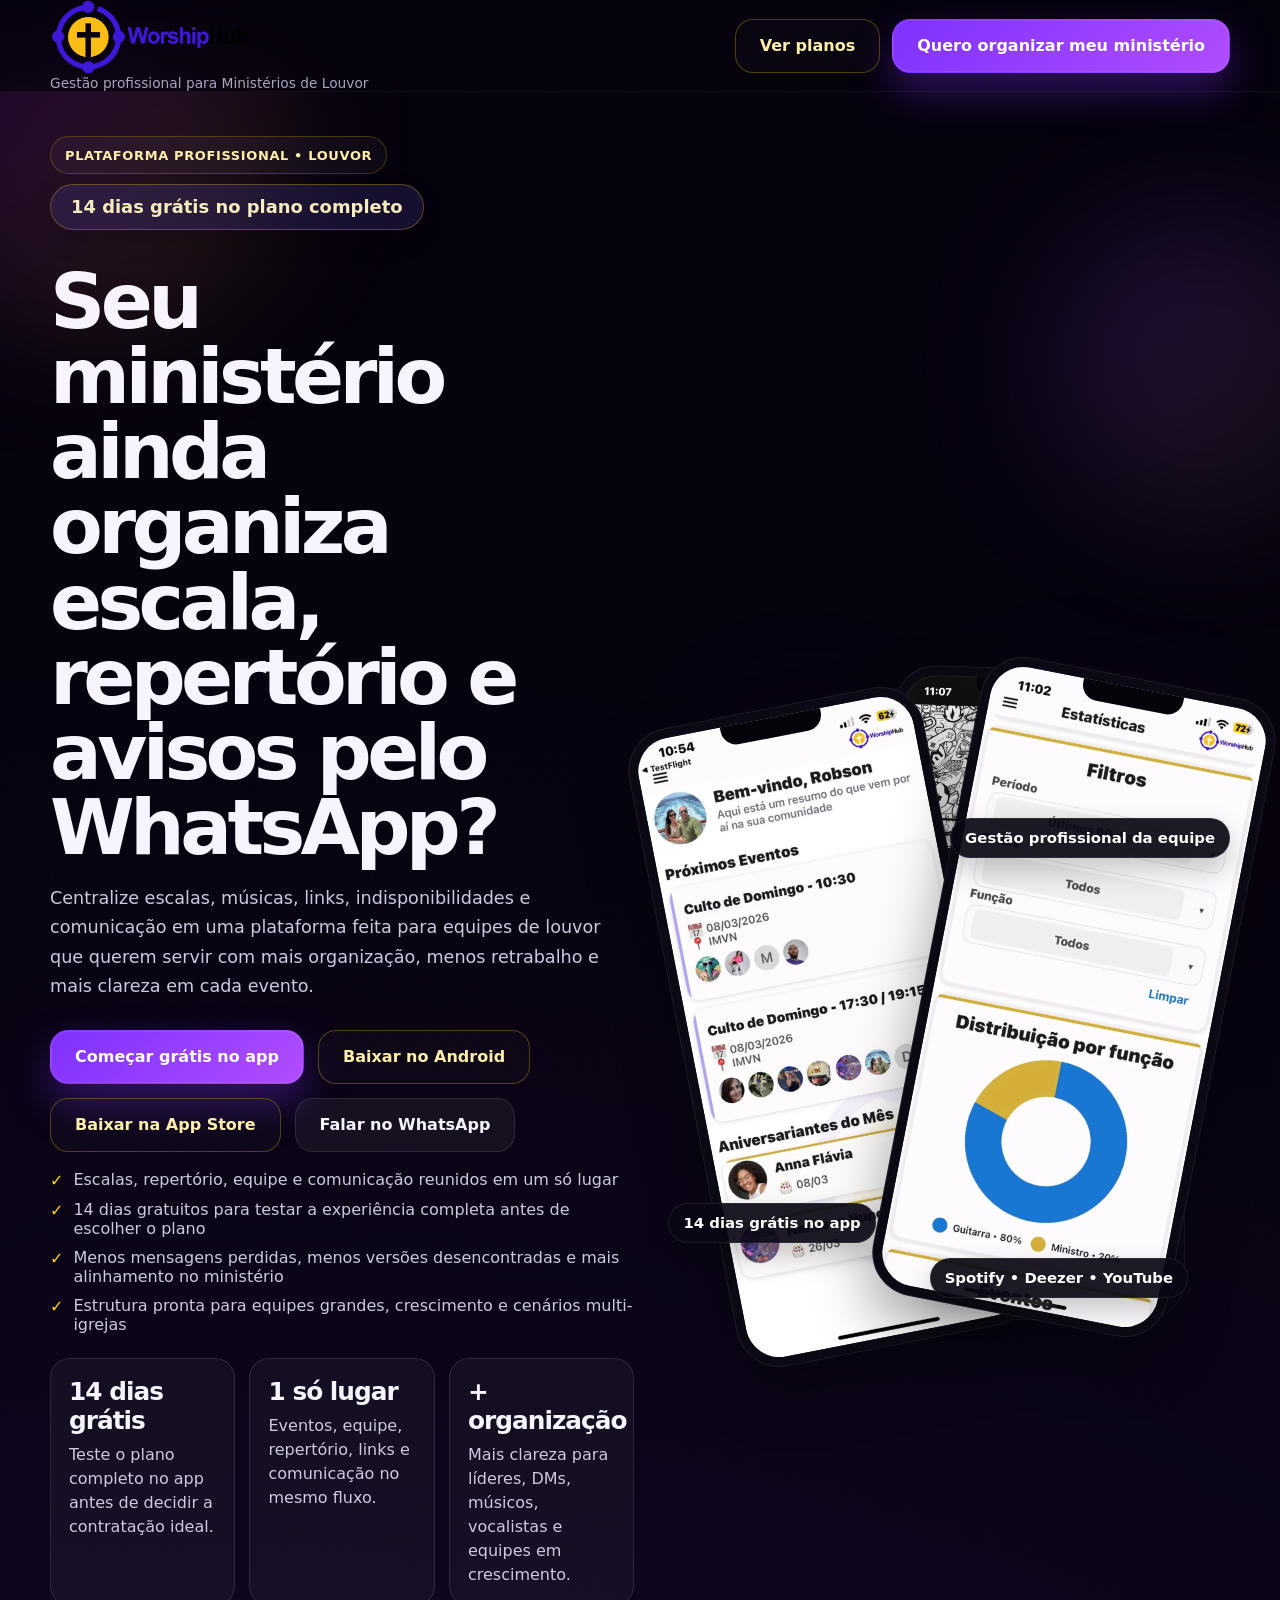
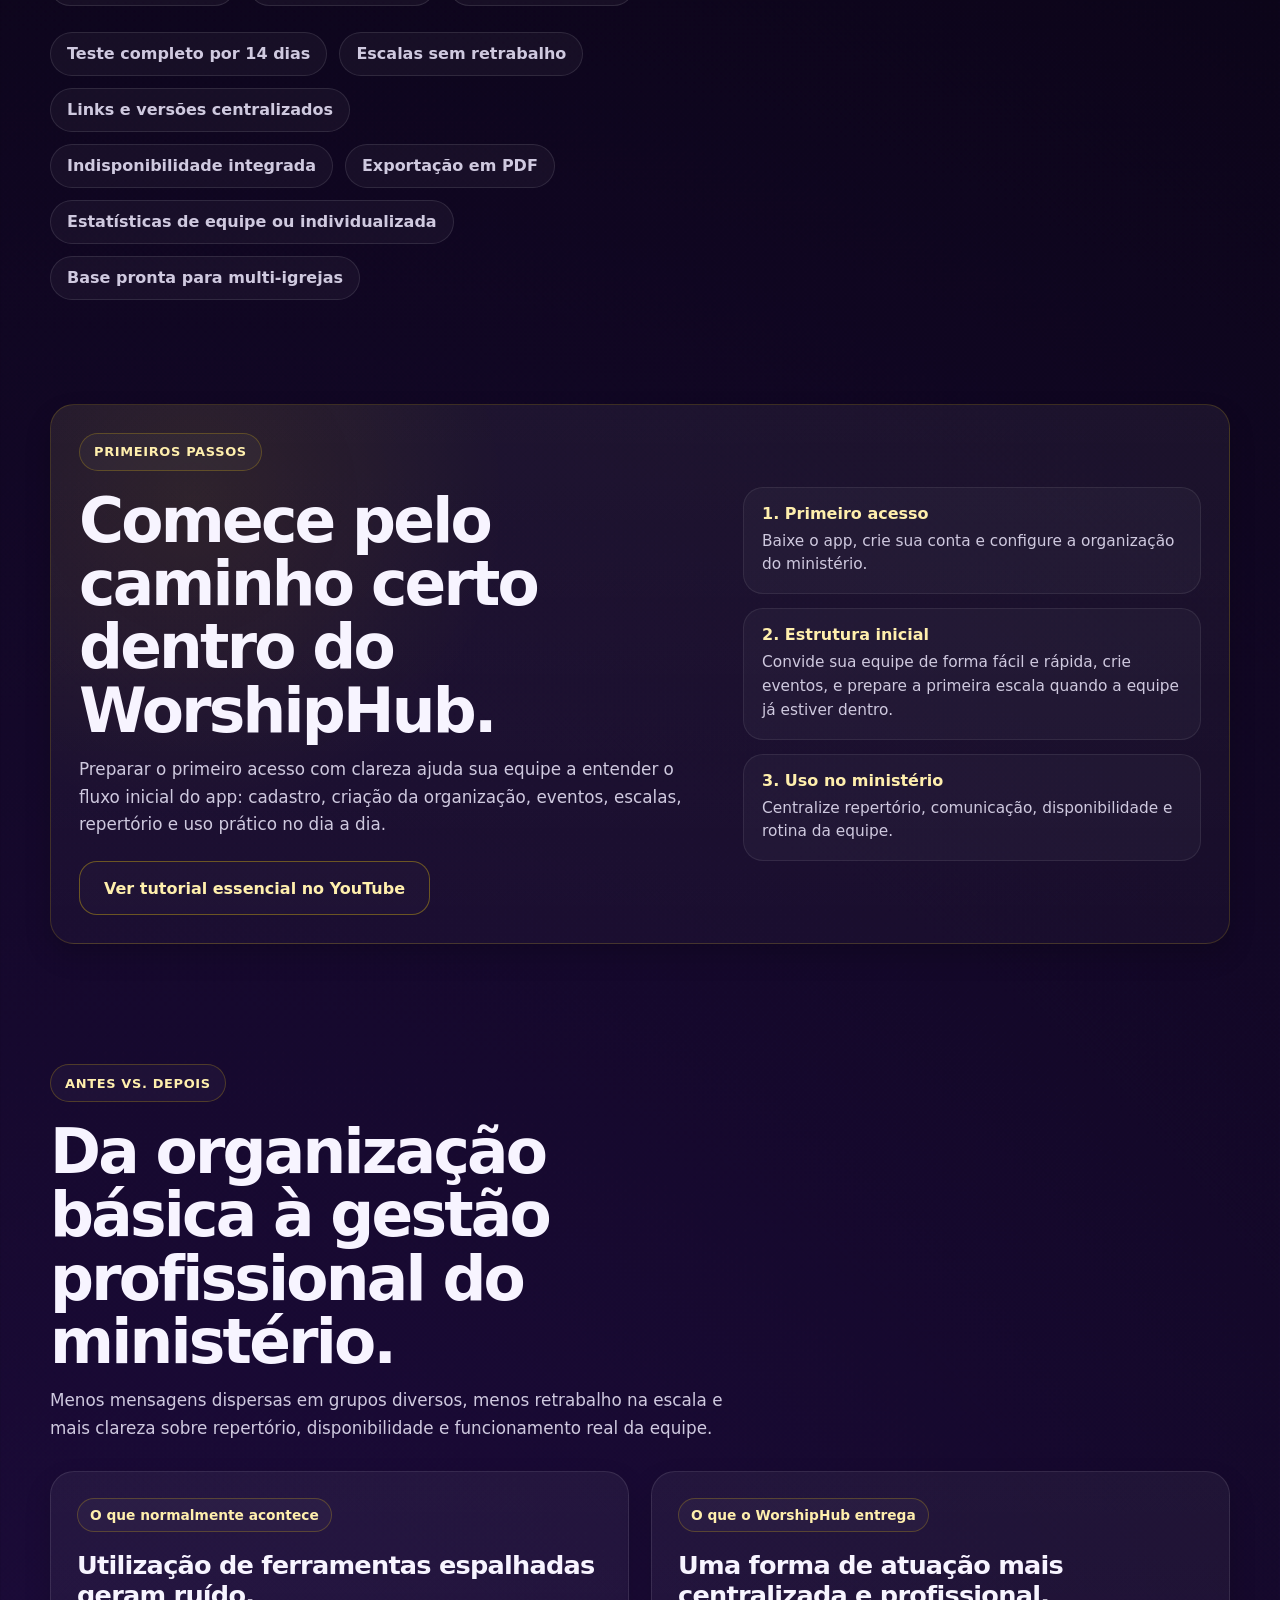
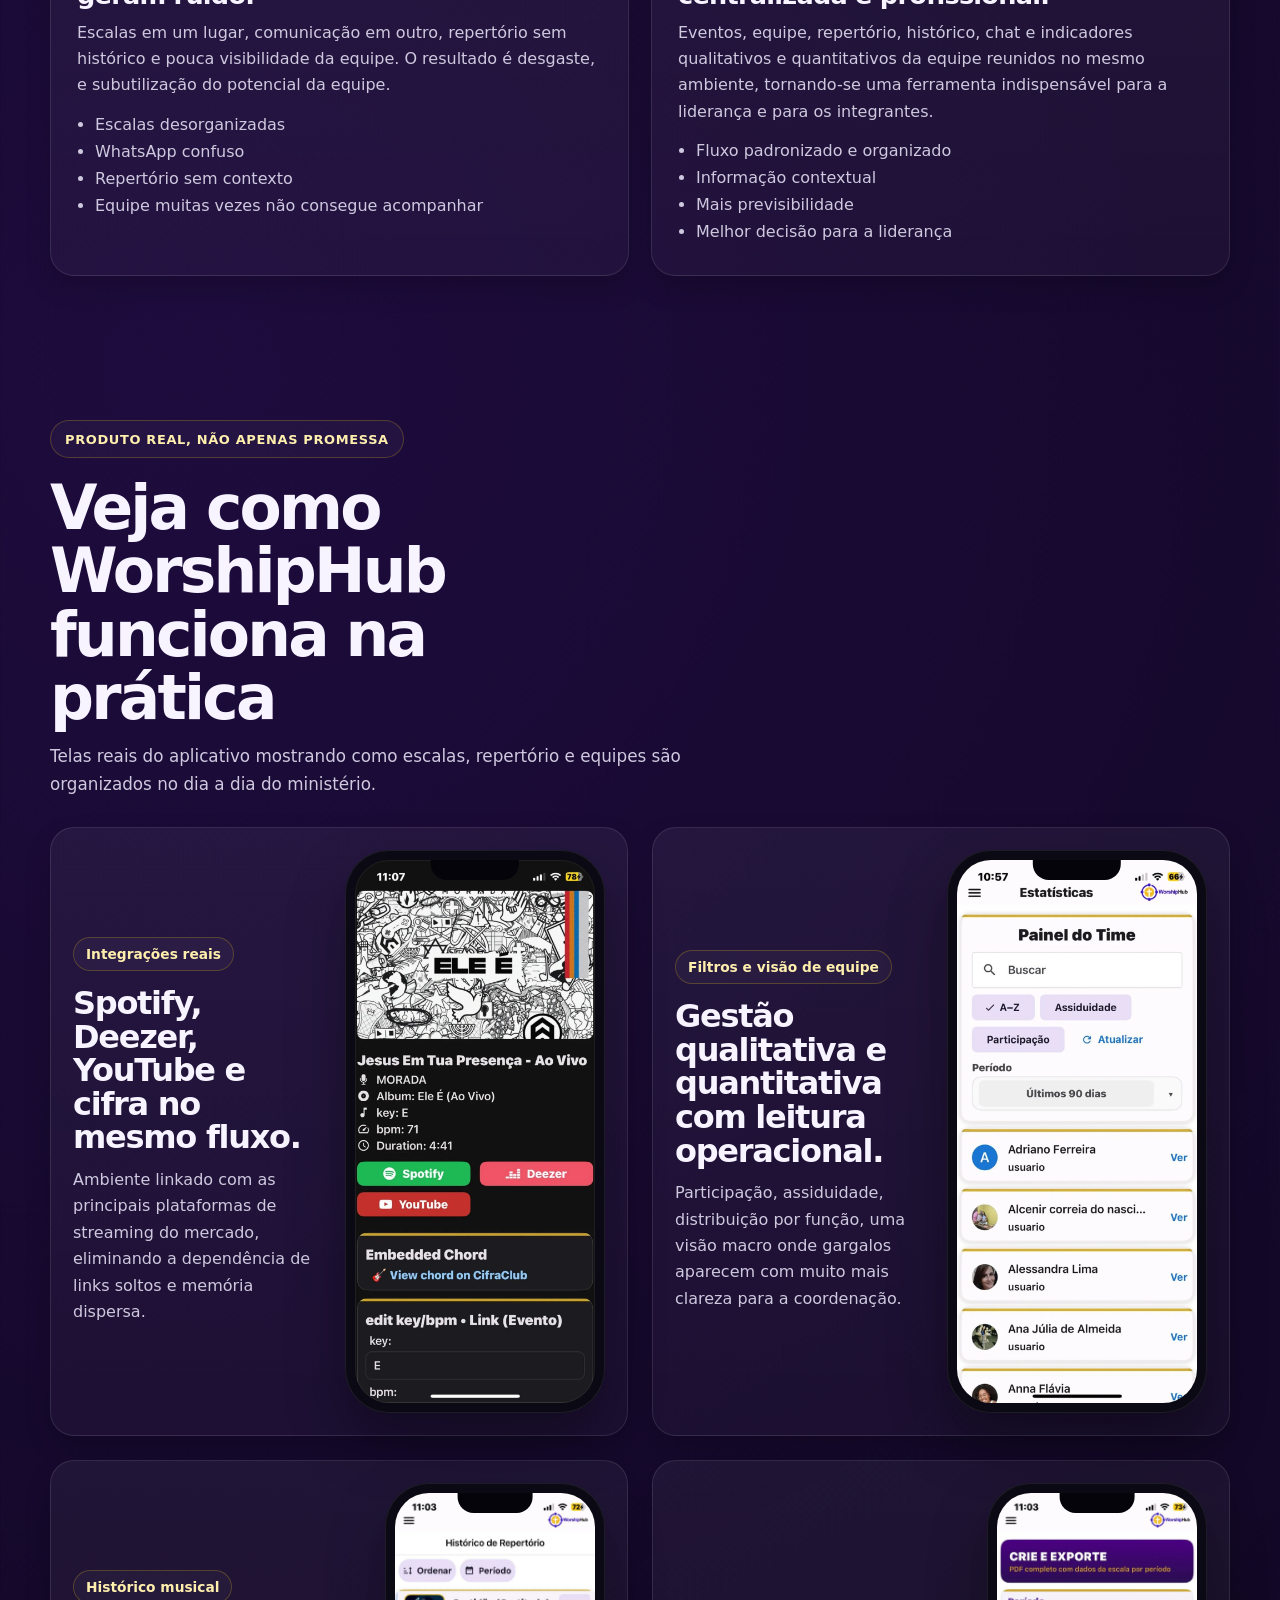
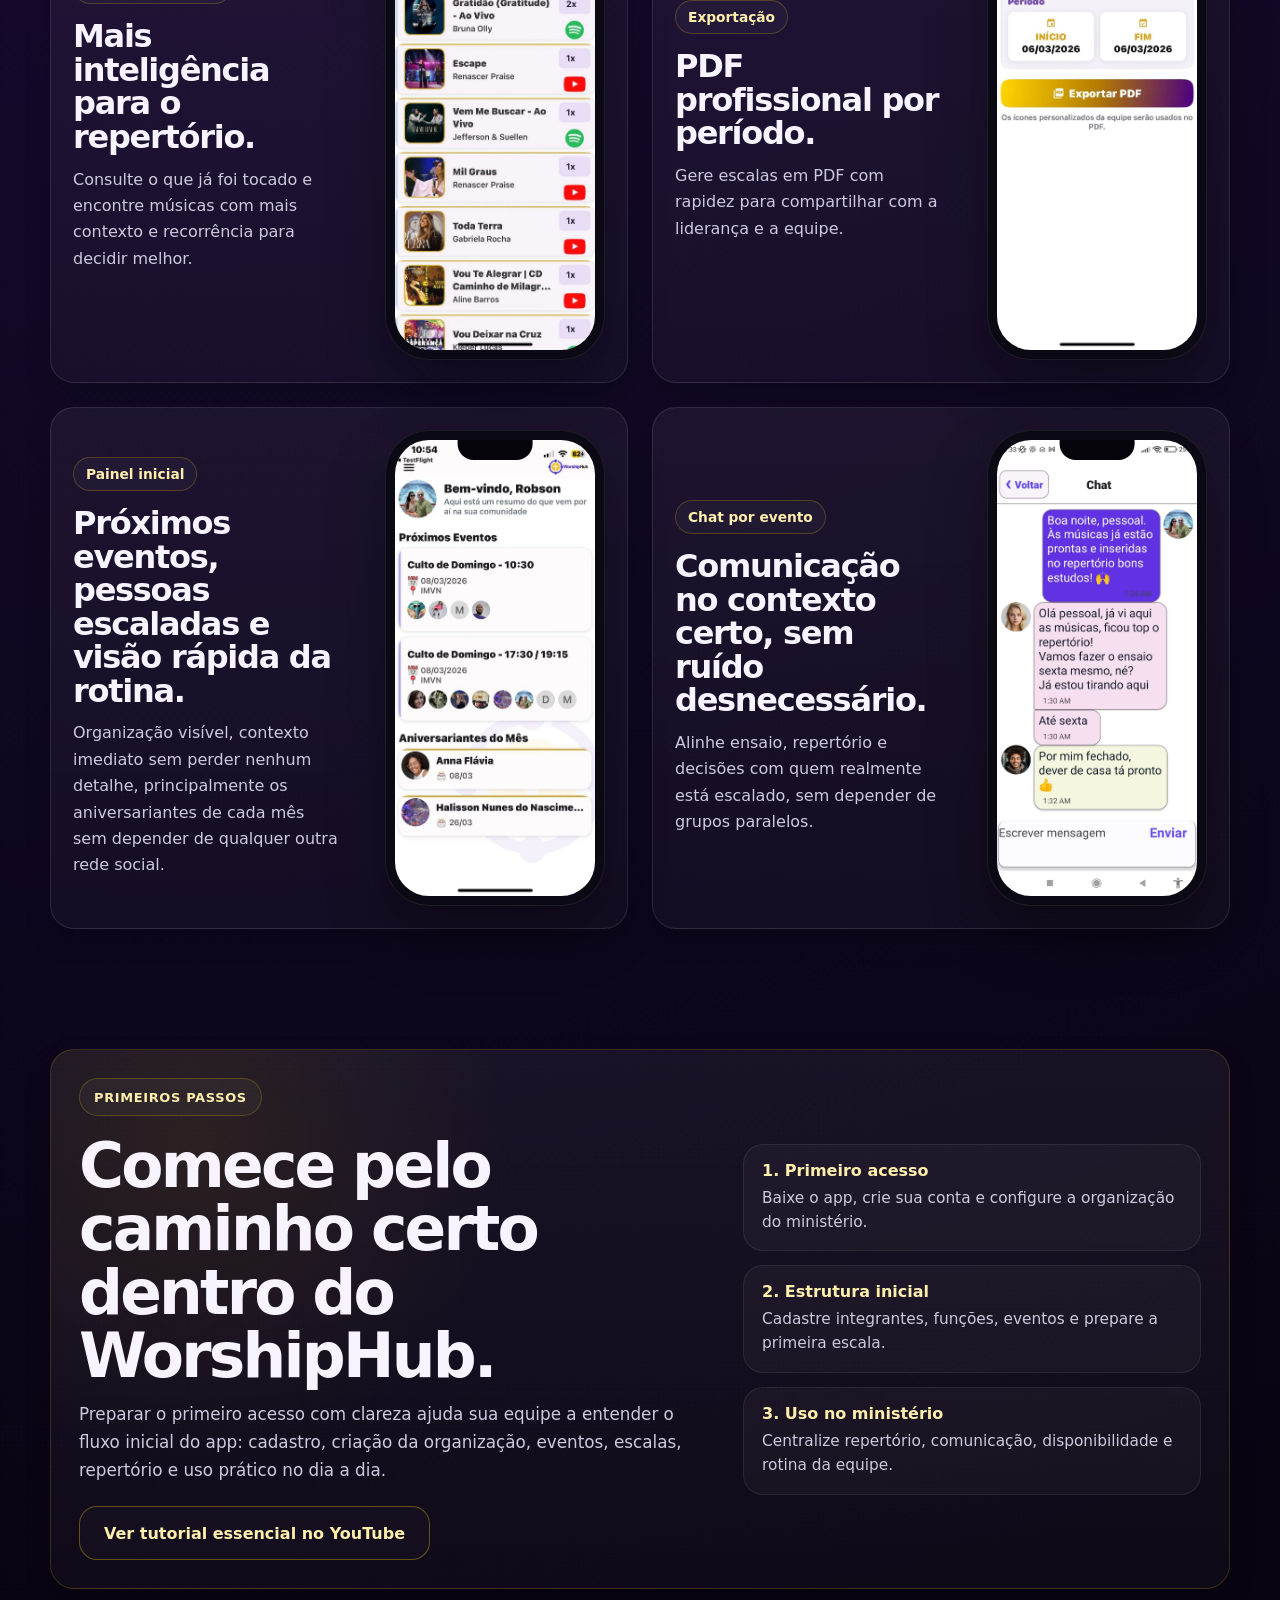
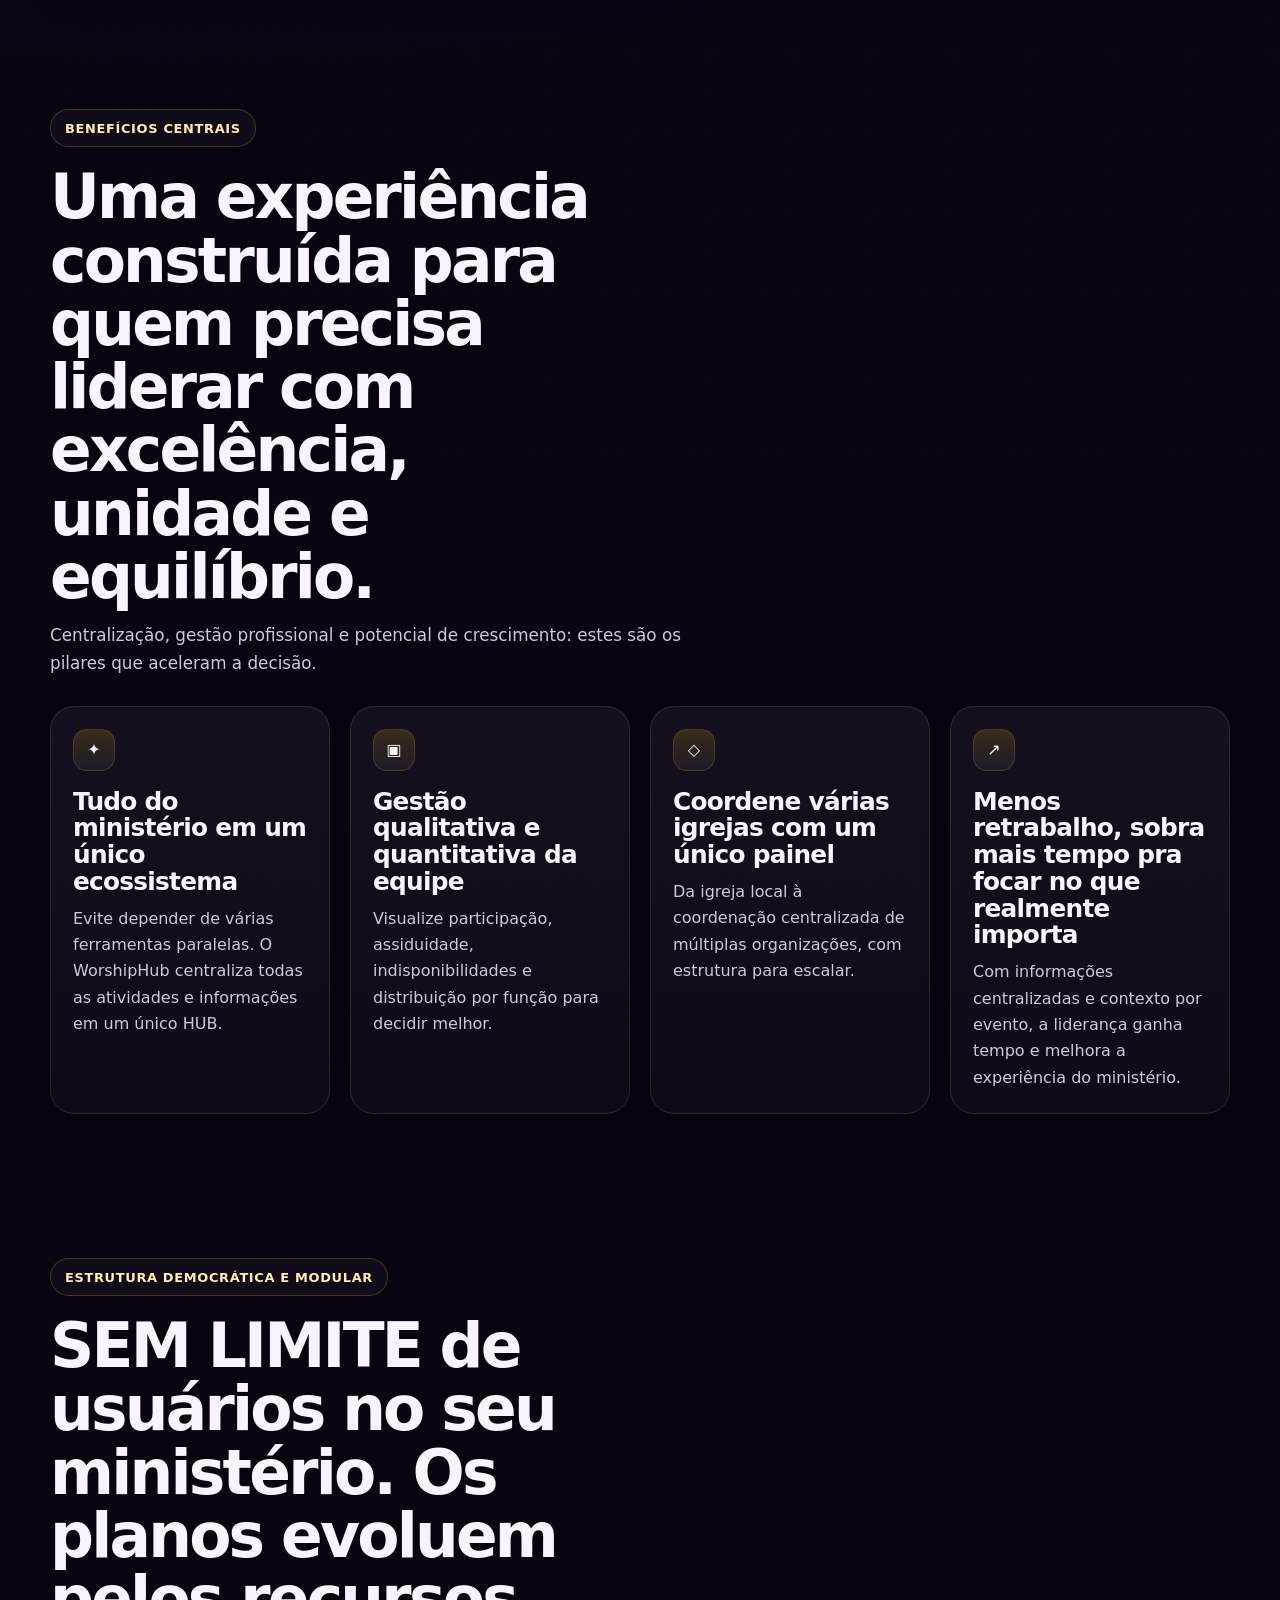
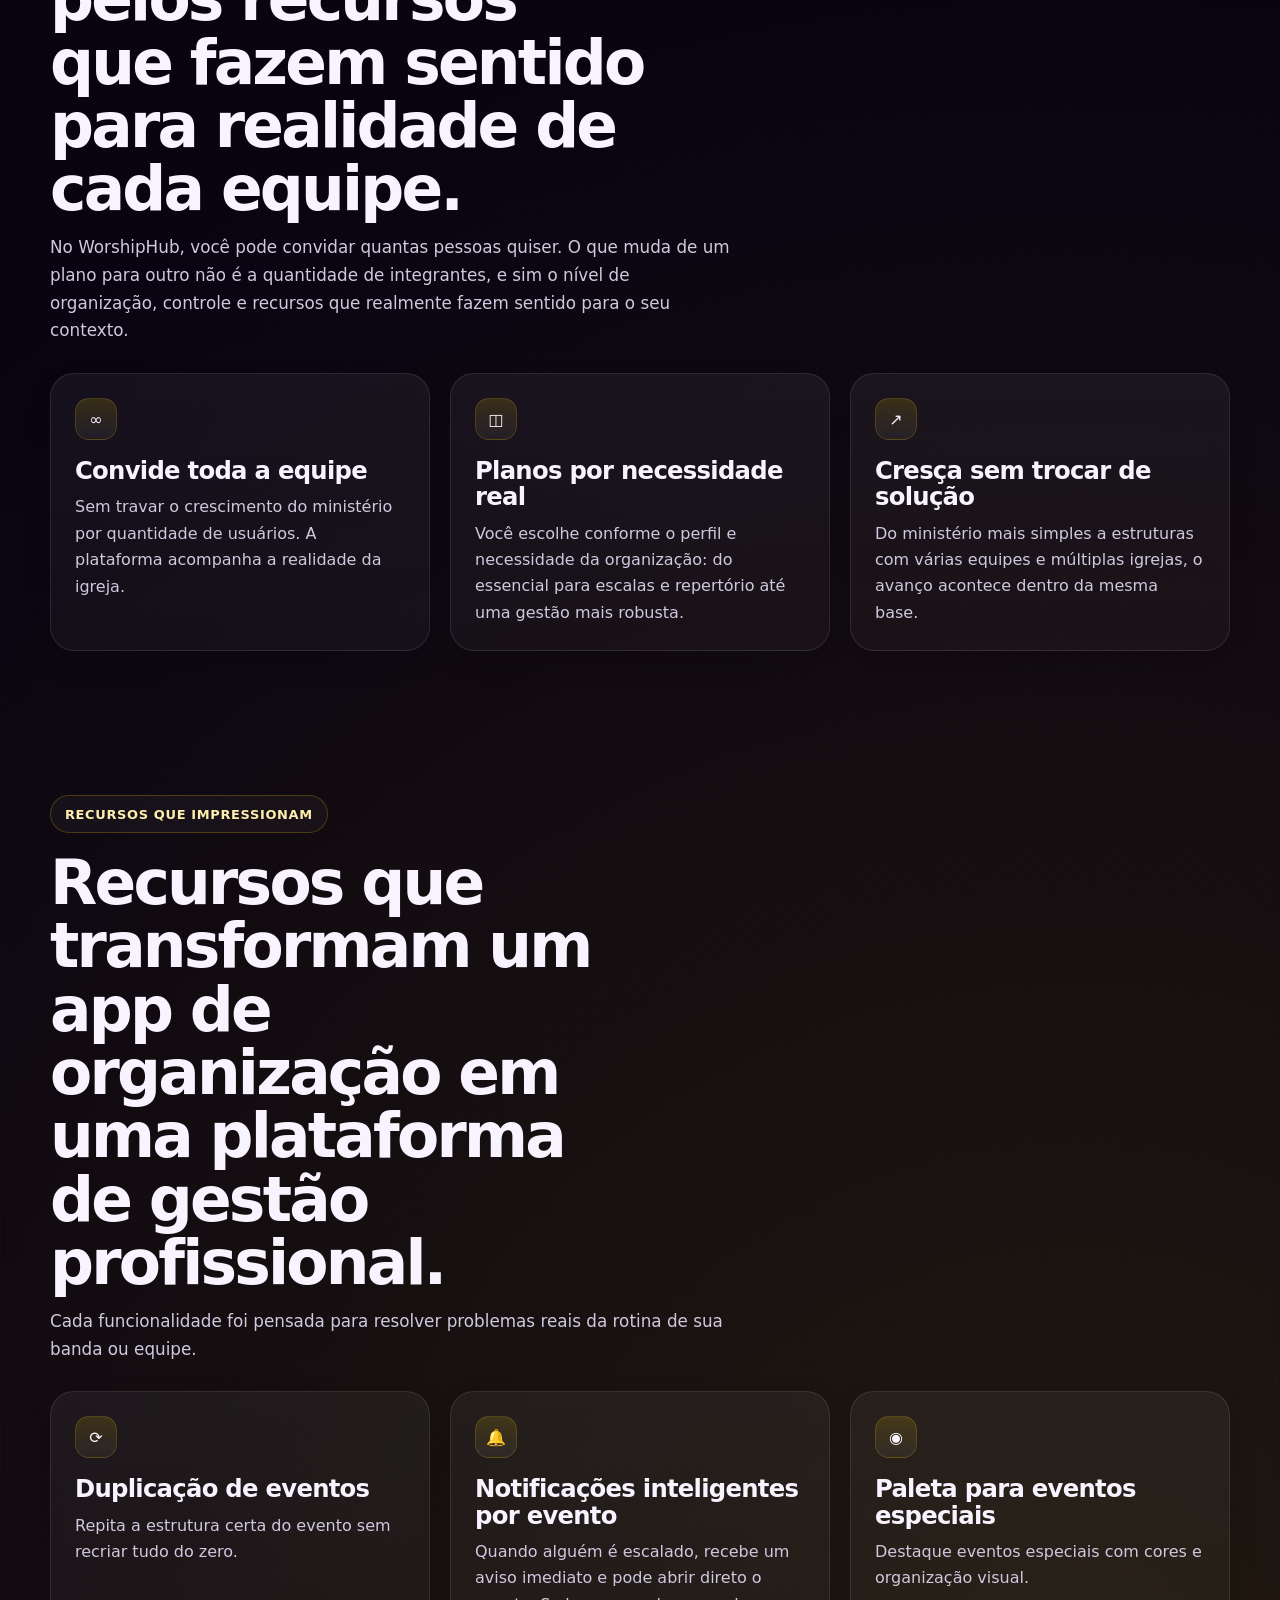
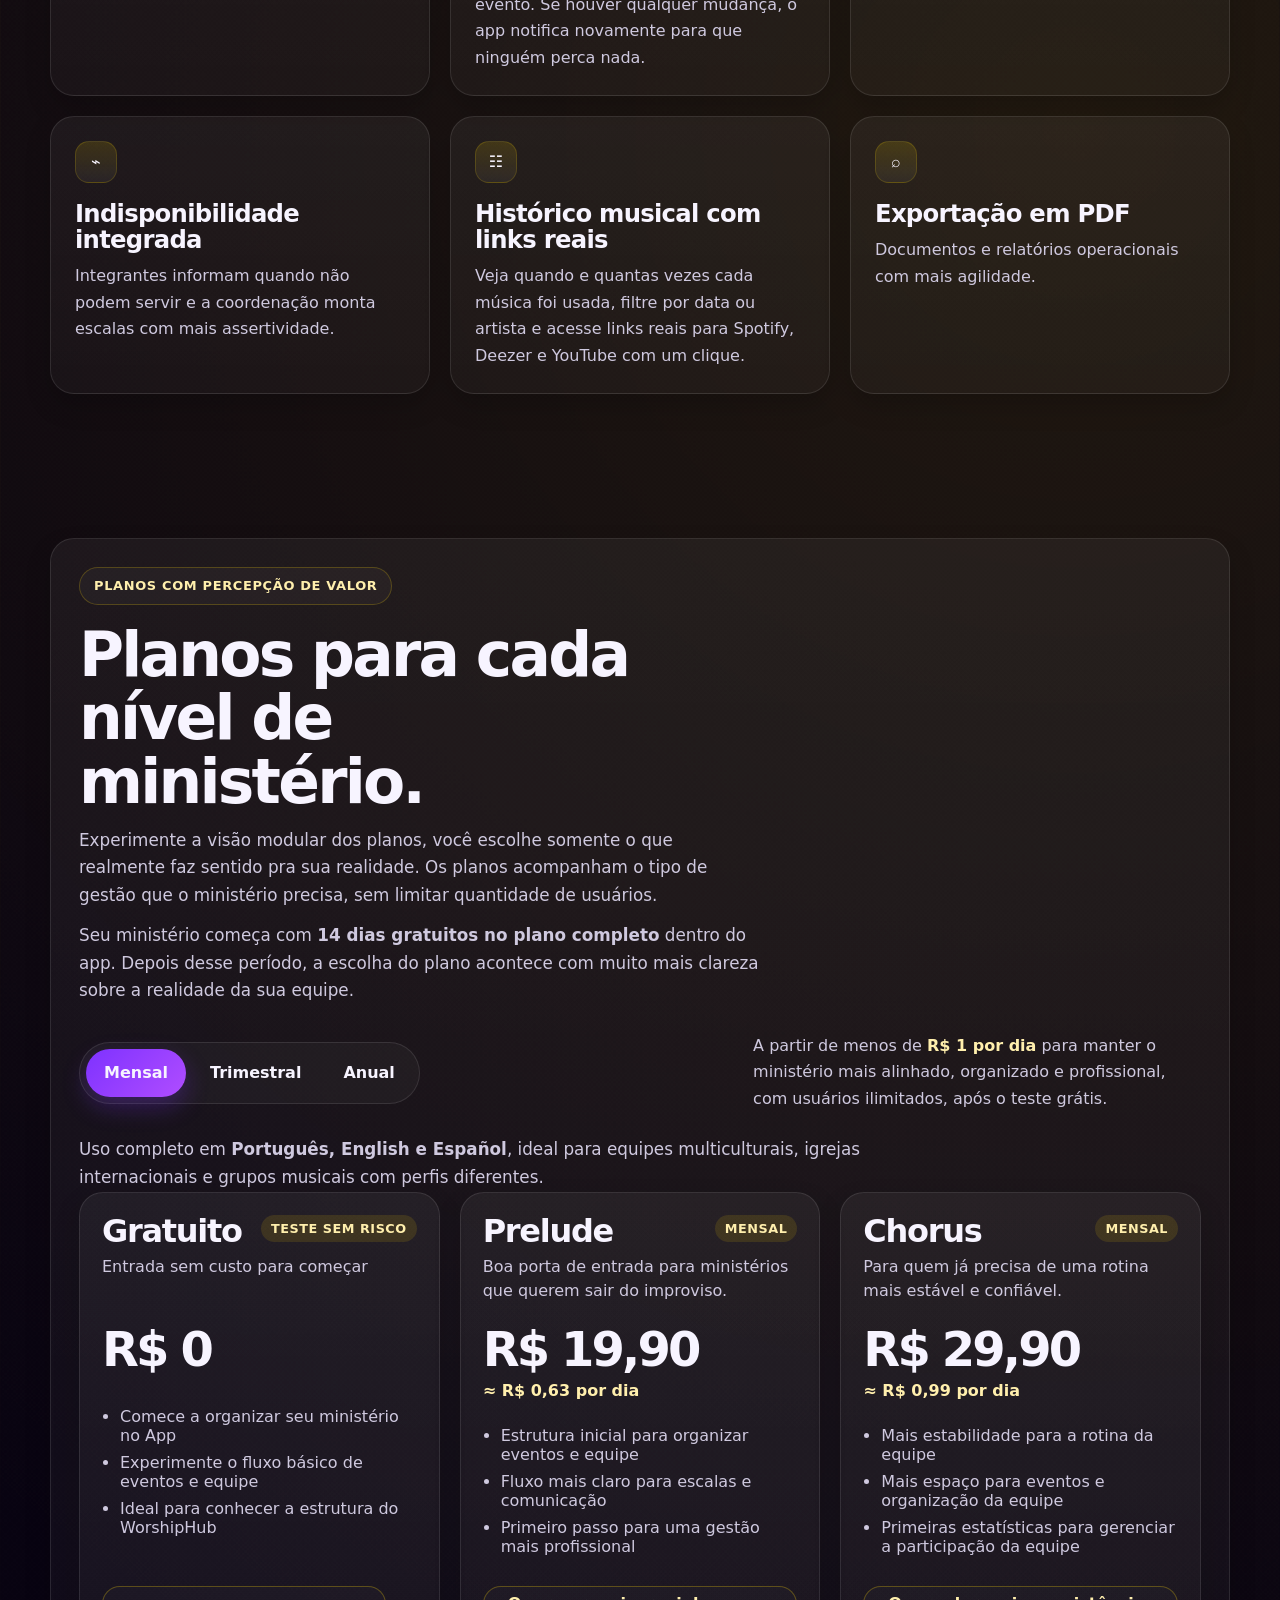
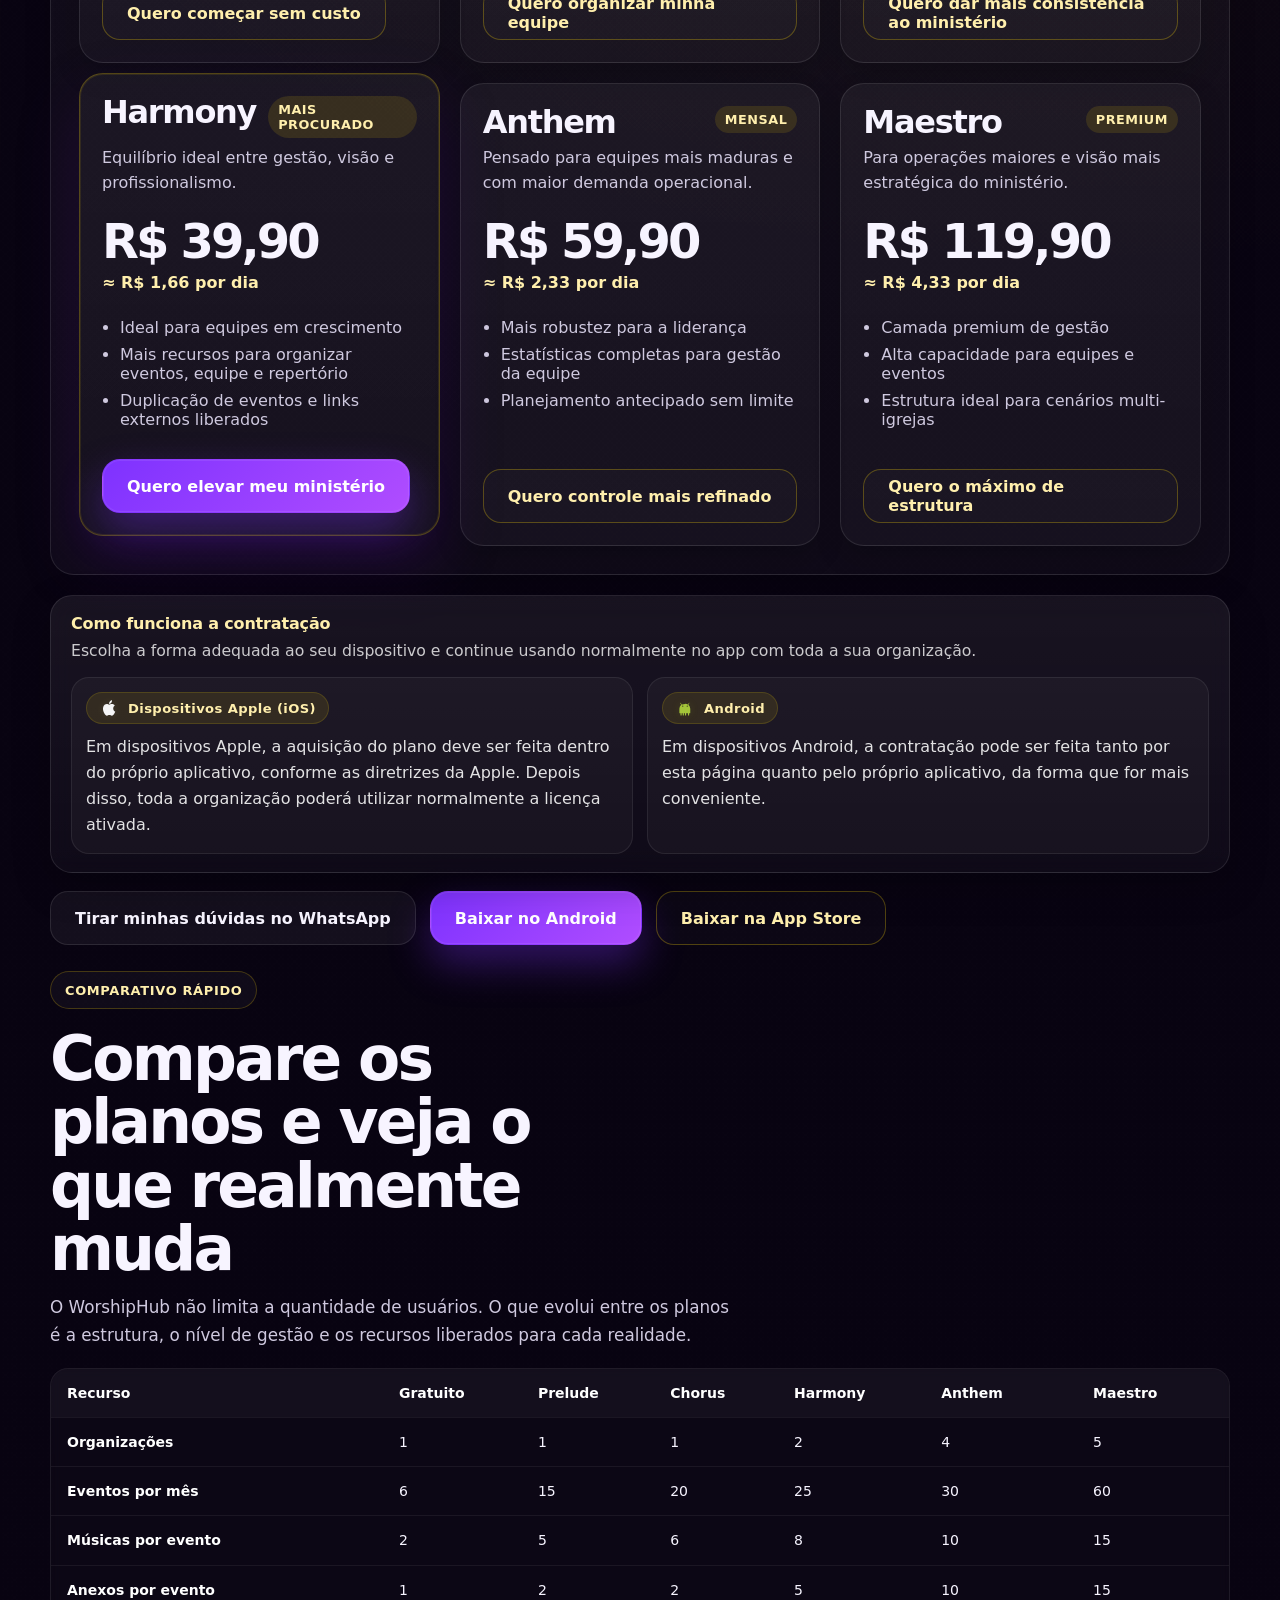
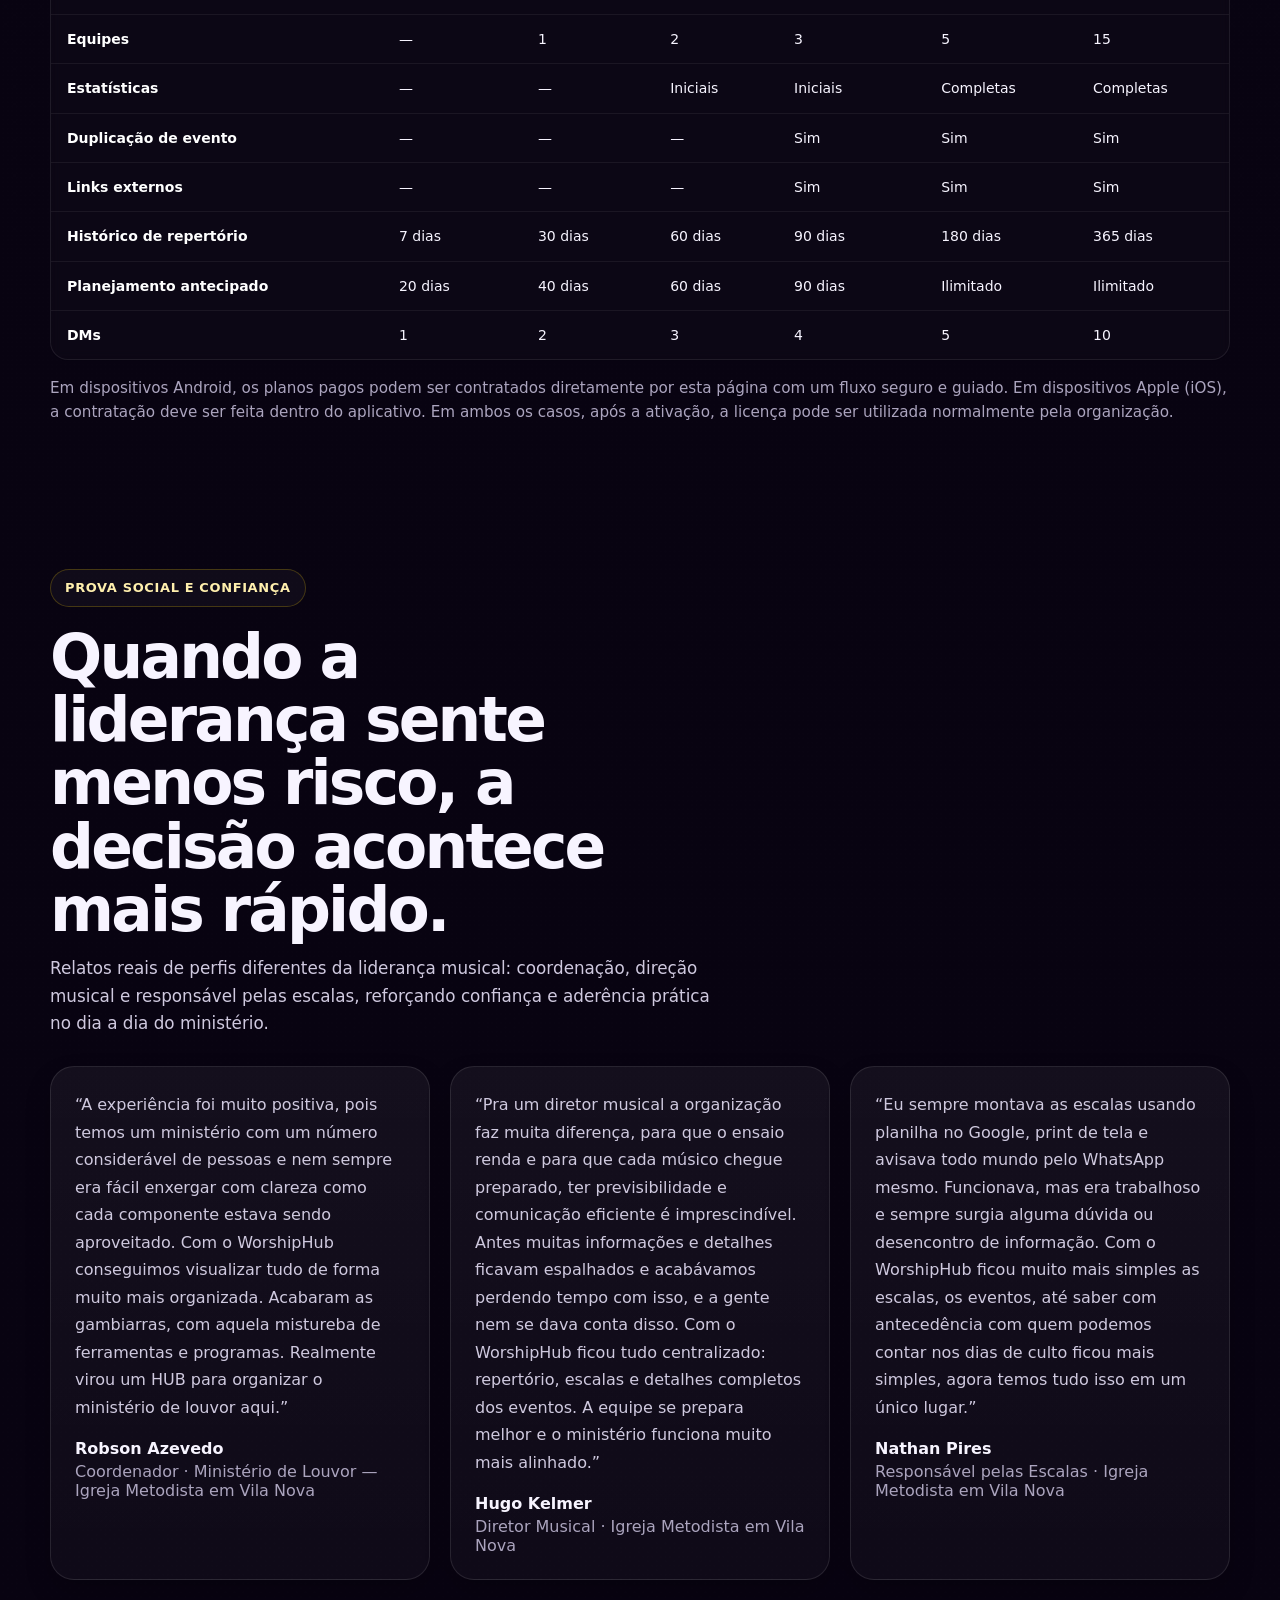
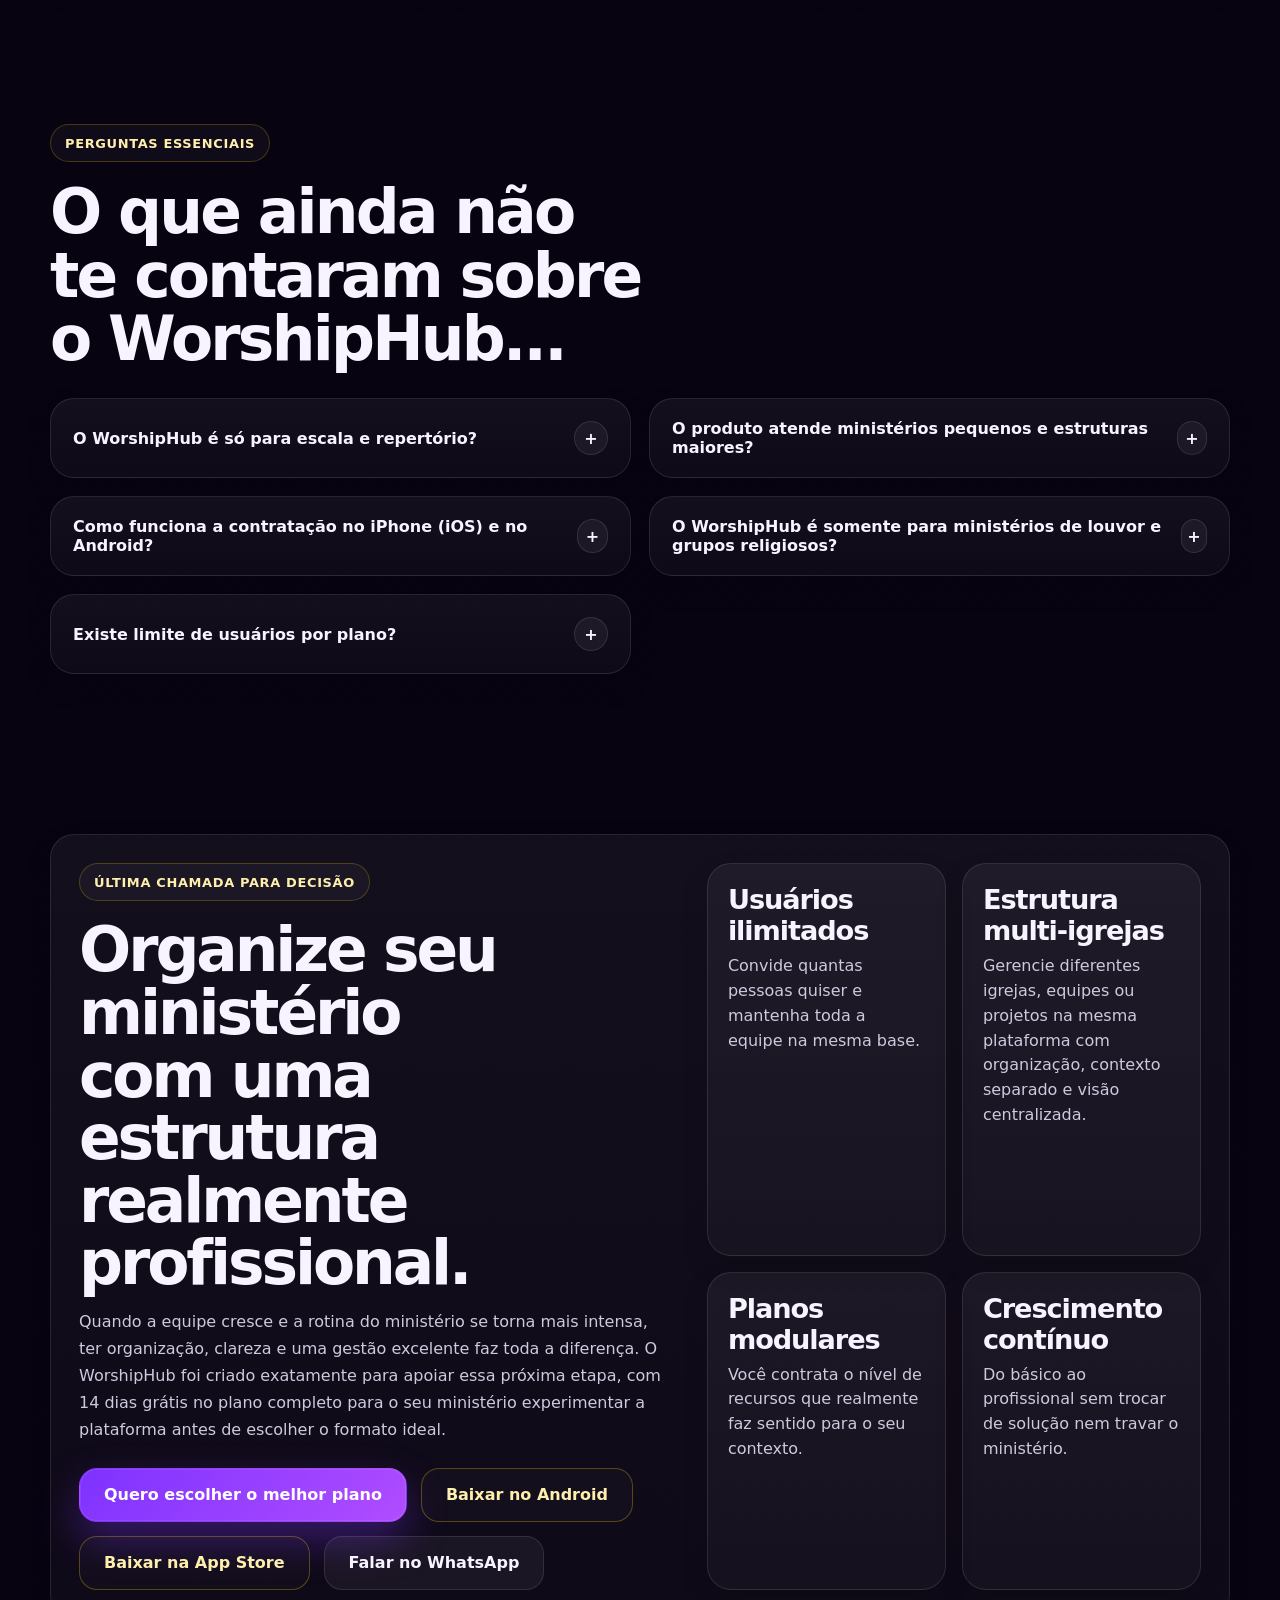
==== index.html @ 69cd02fe "Update index.html" ====
<!DOCTYPE html>
<html lang="pt-BR">
<head>
  <meta charset="UTF-8">
  <meta name="viewport" content="width=device-width,initial-scale=1">
  <title>WorshipHub — Plataforma de Gestão profissional para Ministérios de Louvor e Bandas</title>
  <meta name="description" content="Organize escalas, repertório e sua equipe de louvor em uma única plataforma profissional. Menos WhatsApp confuso, menos retrabalho e uma gestão mais assertiva da equipe.">
  <meta name="theme-color" content="#07030f">
  <meta property="og:title" content="WorshipHub — Plataforma profissional para Ministérios de Louvor e Bandas">
  <meta property="og:description" content="Organize escalas, repertório e sua equipe de louvor em uma única plataforma profissional.">
  <meta property="og:type" content="website">
  <meta property="og:image" content="./assets/branding/logo-horizontal.webp">
  <meta name="twitter:card" content="summary_large_image">
  <link rel="icon" href="./favicon.png">
<link rel="preload" href="./assets/branding/logo-horizontal.webp" as="image" type="image/webp">
<link rel="stylesheet" href="./styles.css">
  <!-- Google tag (gtag.js) -->
<script>
  window.dataLayer = window.dataLayer || [];
  function gtag(){dataLayer.push(arguments);}
  window.__whGaLoaded = false;

  function loadGoogleAnalytics(){
    if (window.__whGaLoaded) return;
    window.__whGaLoaded = true;

    var gaScript = document.createElement('script');
    gaScript.async = true;
    gaScript.src = 'https://www.googletagmanager.com/gtag/js?id=G-JRXHJWWSSD';
    document.head.appendChild(gaScript);

    gtag('js', new Date());
    gtag('config', 'G-JRXHJWWSSD');
  }

  function scheduleGoogleAnalytics(){
    if ('requestIdleCallback' in window) {
      requestIdleCallback(function () {
        window.setTimeout(loadGoogleAnalytics, 4500);
      }, { timeout: 8000 });
    } else {
      window.setTimeout(loadGoogleAnalytics, 5000);
    }
  }

  window.addEventListener('load', scheduleGoogleAnalytics, { once: true });
</script>
  
  <!-- Microsoft Clarity -->
<script type="text/javascript">
(function(){
  var clarityLoaded = false;

  function loadClarity(){
    if (clarityLoaded) return;
    clarityLoaded = true;

    (function(c,l,a,r,i,t,y){
      c[a]=c[a]||function(){(c[a].q=c[a].q||[]).push(arguments)};
      t=l.createElement(r);t.async=1;t.src="https://www.clarity.ms/tag/"+i;
      y=l.getElementsByTagName(r)[0];y.parentNode.insertBefore(t,y);
    })(window, document, "clarity", "script", "wcagbrmi97");
  }

  function scheduleClarity(){
    if ('requestIdleCallback' in window) {
      requestIdleCallback(function () {
        window.setTimeout(loadClarity, 9000);
      }, { timeout: 12000 });
    } else {
      window.setTimeout(loadClarity, 10000);
    }
  }

  window.addEventListener('load', scheduleClarity, { once: true });
})();
</script>

</head>
<body>
  <div class="page-shell">
    <div class="ambient"></div>
    <div class="noise"></div>

    <header class="topbar">
      <div class="container topbar-inner">
        <a class="brand" href="#top" aria-label="WorshipHub">
          <div class="brand-mark">
            <img src="./assets/branding/logo-icon.webp" alt="Logo WorshipHub" width="70" height="70">
          </div>
          <div class="brand-text">
            <img class="brand-wordmark" src="./assets/branding/logo-horizontal.webp" alt="WorshipHub" width="240" height="45">
            <div class="brand-subtitle">Gestão profissional para Ministérios de Louvor</div>
          </div>
        </a>
        <nav class="nav-actions">
          <a class="btn btn-secondary" href="#planos">Ver planos</a>
          <a class="btn btn-primary" href="#planos">Quero organizar meu ministério</a>
        </nav>
      </div>
    </header>

    <main id="top">
      <section class="section hero">
        <div class="container hero-grid">
          <div class="hero-copy reveal visible">
  <span class="eyebrow">Plataforma profissional • Louvor</span>
<div style="display:inline-flex; align-items:center; gap:8px; padding:12px 20px; margin:10px 0 16px; border-radius:999px; background:rgba(108,92,231,.16); border:1px solid rgba(201,162,39,.38); color:#f6ebbd; font-weight:800; font-size:1.12rem; line-height:1.1; box-shadow:0 10px 24px rgba(0,0,0,.18);">14 dias grátis no plano completo</div>
<h1>Seu ministério ainda organiza escala, repertório e avisos pelo WhatsApp?</h1>
<p>Centralize escalas, músicas, links, indisponibilidades e comunicação em uma plataforma feita para equipes de louvor que querem servir com mais organização, menos retrabalho e mais clareza em cada evento.</p>

  <div class="hero-actions">
  <a class="btn btn-primary" href="#planos">Começar grátis no app</a>
  <a class="btn btn-secondary js-download-app" href="https://play.google.com/store/apps/details?id=com.robsonazevedo.worshiphub&pcampaignid=web_share">Baixar no Android</a>
  <a class="btn btn-secondary js-download-app-ios" href="https://apps.apple.com/us/app/worshiphub/id6754579246" target="_blank" rel="noopener">Baixar na App Store</a>
  <a class="btn btn-ghost js-whatsapp" href="#" target="_blank" rel="noopener">Falar no WhatsApp</a>
</div>
  <ul class="proof-list">
  <li>Escalas, repertório, equipe e comunicação reunidos em um só lugar</li>
  <li>14 dias gratuitos para testar a experiência completa antes de escolher o plano</li>
  <li>Menos mensagens perdidas, menos versões desencontradas e mais alinhamento no ministério</li>
  <li>Estrutura pronta para equipes grandes, crescimento e cenários multi-igrejas</li>
</ul>

<div class="mini-stat-row">
  <div class="mini-stat">
    <strong>14 dias grátis</strong>
    <span>Teste o plano completo no app antes de decidir a contratação ideal.</span>
  </div>
  <div class="mini-stat">
    <strong>1 só lugar</strong>
    <span>Eventos, equipe, repertório, links e comunicação no mesmo fluxo.</span>
  </div>
  <div class="mini-stat">
    <strong>+ organização</strong>
    <span>Mais clareza para líderes, DMs, músicos, vocalistas e equipes em crescimento.</span>
  </div>
</div>

<div class="pill-row">
  <span class="pill">Teste completo por 14 dias</span>
  <span class="pill">Escalas sem retrabalho</span>
  <span class="pill">Links e versões centralizados</span>
  <span class="pill">Indisponibilidade integrada</span>
  <span class="pill">Exportação em PDF</span>
  <span class="pill">Estatísticas de equipe ou individualizada</span>
  <span class="pill">Base pronta para multi-igrejas</span>
</div>
</div>

          <div class="hero-visual reveal visible">
            <div class="hero-orb"></div>
            <div class="hero-orb two"></div>
            <span class="float-chip one">14 dias grátis no app</span>
            <span class="float-chip two">Gestão profissional da equipe</span>
            <span class="float-chip three">Spotify • Deezer • YouTube</span>
            <div class="phone-stack">
              <div class="device music">
                <div class="device-screen">
                  <picture>
                    <source srcset="./assets/screens/music-details.webp" type="image/webp">
                    <img src="./assets/screens/music-details.webp" alt="Tela de detalhes da música" width="540" height="1080" loading="lazy" decoding="async">
                  </picture>
                </div>
              </div>
              <div class="device home">
                <div class="device-screen">
                  <picture>
                    <source srcset="./assets/screens/home.webp" type="image/webp">
                    <img src="./assets/screens/home.webp" alt="Tela inicial do WorshipHub" width="540" height="1080" loading="lazy" decoding="async">
                  </picture>
                </div>
              </div>
              <div class="device stats">
                <div class="device-screen">
                  <picture>
                    <source srcset="./assets/screens/stats-chart.webp" type="image/webp">
                    <img src="./assets/screens/stats-chart.webp" alt="Tela de estatísticas do WorshipHub" width="540" height="1080" loading="lazy" decoding="async">
                  </picture>
                </div>
              </div>
            </div>
          </div>
        </div>
      </section>

            <section class="section section-tight starter-section" aria-labelledby="starter-title">
        <div class="container reveal">
          <article class="card starter-card">
            <div class="starter-copy">
              <span class="eyebrow">Primeiros passos</span>
              <h2 class="section-title" id="starter-title">Comece pelo caminho certo dentro do WorshipHub.</h2>
              <p class="section-lead">
                Preparar o primeiro acesso com clareza ajuda sua equipe a entender o fluxo inicial do app:
                cadastro, criação da organização, eventos, escalas, repertório e uso prático no dia a dia.
              </p>

              <div class="starter-actions">
                <a
                  class="btn btn-secondary starter-btn"
                  href="https://youtube.com/playlist?list=PLmSiJuuaYFi0Y4gF2hgBQ3VcqSdpHK9Tw&si=0ssSc-FnZ9UWHf15"
                  target="_blank"
                  rel="noopener"
                  aria-label="Abrir playlist de primeiros passos do WorshipHub no YouTube"
                >
                  Ver tutorial essencial no YouTube
                </a>
              </div>
            </div>

            <div class="starter-steps" aria-label="Resumo dos primeiros passos no WorshipHub">
              <div class="starter-step">
                <strong>1. Primeiro acesso</strong>
                <span>Baixe o app, crie sua conta e configure a organização do ministério.</span>
              </div>
              <div class="starter-step">
                <strong>2. Estrutura inicial</strong>
                <span>Convide sua equipe de forma fácil e rápida, crie eventos, e prepare a primeira escala quando a equipe já estiver dentro.</span>
              </div>
              <div class="starter-step">
                <strong>3. Uso no ministério</strong>
                <span>Centralize repertório, comunicação, disponibilidade e rotina da equipe.</span>
              </div>
            </div>
          </article>
        </div>
      </section>
      
      <section class="section section-tight">
        <div class="container reveal">
          <div class="block-head">
            <span class="eyebrow">Antes vs. depois</span>
            <h2 class="section-title">Da organização básica à gestão profissional do ministério.</h2>
            <p class="section-lead">Menos mensagens dispersas em grupos diversos, menos retrabalho na escala e mais clareza sobre repertório, disponibilidade e funcionamento real da equipe.</p>
          </div>

          <div class="compare">
            <article class="card compare-card">
              <span class="compare-tag">O que normalmente acontece</span>
              <h3>Utilização de ferramentas espalhadas geram ruído.</h3>
              <p>Escalas em um lugar, comunicação em outro, repertório sem histórico e pouca visibilidade da equipe. O resultado é desgaste, e subutilização do potencial da equipe.</p>
              <ul>
                <li>Escalas desorganizadas</li>
                <li>WhatsApp confuso</li>
                <li>Repertório sem contexto</li>
                <li>Equipe muitas vezes não consegue acompanhar</li>
              </ul>
            </article>
            <article class="card compare-card">
              <span class="compare-tag">O que o WorshipHub entrega</span>
              <h3>Uma forma de atuação mais centralizada e profissional.</h3>
              <p>Eventos, equipe, repertório, histórico, chat e indicadores qualitativos e quantitativos da equipe reunidos no mesmo ambiente, tornando-se uma ferramenta indispensável para a liderança e para os integrantes.</p>
              <ul>
                <li>Fluxo padronizado e organizado</li>
                <li>Informação contextual</li>
                <li>Mais previsibilidade</li>
                <li>Melhor decisão para a liderança</li>
              </ul>
            </article>
          </div>
        </div>
      </section>

      <section class="section section-tight">
        <div class="container reveal">
          <div class="block-head">
            <span class="eyebrow">Produto real, não apenas promessa</span>
            <h2 class="section-title">Veja como WorshipHub funciona na prática</h2>
            <p class="section-lead">Telas reais do aplicativo mostrando como escalas, repertório e equipes são organizados no dia a dia do ministério.</p>
          </div>

          <div class="product-gallery">
            <article class="card gallery-card">
              <div class="gallery-copy">
                <span class="compare-tag">Integrações reais</span>
                <h3>Spotify, Deezer, YouTube e cifra no mesmo fluxo.</h3>
                <p>Ambiente linkado com as principais plataformas de streaming do mercado, eliminando a dependência de links soltos e memória dispersa.</p>
              </div>
              <div class="gallery-device">
                <div class="device">
                  <div class="device-screen">
                    <picture>
                      <source srcset="./assets/screens/music-details.webp" type="image/webp">
                      <img src="./assets/screens/music-details.webp" alt="Tela de integrações musicais do app" loading="lazy" decoding="async">
                    </picture>
                  </div>
                </div>
              </div>
            </article>

            <article class="card gallery-card">
              <div class="gallery-copy">
                <span class="compare-tag">Filtros e visão de equipe</span>
                <h3>Gestão qualitativa e quantitativa com leitura operacional.</h3>
                <p>Participação, assiduidade, distribuição por função, uma visão macro onde gargalos aparecem com muito mais clareza para a coordenação.</p>
              </div>
              <div class="gallery-device">
                <div class="device">
                  <div class="device-screen">
                    <picture>
                      <source srcset="./assets/screens/team-stats.webp" type="image/webp">
                      <img src="./assets/screens/team-stats.webp" alt="Tela de painel do time" loading="lazy" decoding="async">
                    </picture>
                  </div>
                </div>
              </div>
            </article>
          </div>

          <div class="gallery-grid-mini">
            <article class="card gallery-card">
              <div class="gallery-copy">
                <span class="compare-tag">Histórico musical</span>
                <h3>Mais inteligência para o repertório.</h3>
                <p>Consulte o que já foi tocado e encontre músicas com mais contexto e recorrência para decidir melhor.</p>
              </div>
              <div class="gallery-device">
                <div class="device">
                  <div class="device-screen">
                    <picture>
                      <source srcset="./assets/screens/repertoire-history.webp" type="image/webp">
                      <img src="./assets/screens/repertoire-history.webp" alt="Tela de histórico de repertório" loading="lazy" decoding="async">
                    </picture>
                  </div>
                </div>
              </div>
            </article>

            <article class="card gallery-card">
              <div class="gallery-copy">
                <span class="compare-tag">Exportação</span>
                <h3>PDF profissional por período.</h3>
                <p>Gere escalas em PDF com rapidez para compartilhar com a liderança e a equipe.</p>
              </div>
              <div class="gallery-device">
                <div class="device">
                  <div class="device-screen">
                    <picture>
                      <source srcset="./assets/screens/export-pdf.webp" type="image/webp">
                      <img src="./assets/screens/export-pdf.webp" alt="Tela de exportação em PDF" loading="lazy" decoding="async">
                    </picture>
                  </div>
                </div>
              </div>
            </article>

            <article class="card gallery-card">
              <div class="gallery-copy">
                <span class="compare-tag">Painel inicial</span>
                <h3>Próximos eventos, pessoas escaladas e visão rápida da rotina.</h3>
                <p>Organização visível, contexto imediato sem perder nenhum detalhe, principalmente os aniversariantes de cada mês sem depender de qualquer outra rede social.</p>
              </div>
              <div class="gallery-device">
                <div class="device">
                  <div class="device-screen">
                    <picture>
                      <source srcset="./assets/screens/home.webp" type="image/webp">
                      <img src="./assets/screens/home.png" alt="Tela inicial do app">
                    </picture>
                  </div>
                </div>
              </div>
            </article>

            <article class="card gallery-card">
              <div class="gallery-copy">
                <span class="compare-tag">Chat por evento</span>
                <h3>Comunicação no contexto certo, sem ruído desnecessário.</h3>
                <p>Alinhe ensaio, repertório e decisões com quem realmente está escalado, sem depender de grupos paralelos.</p>
              </div>
              <div class="gallery-device">
                <div class="device">
                  <div class="device-screen">
                    <picture>
                      <source srcset="./assets/screens/event-chat.webp" type="image/webp">
                      <img src="./assets/screens/event-chat.webp" alt="Tela de chat por evento" loading="lazy" decoding="async">
                    </picture>
                  </div>
                </div>
              </div>
            </article>
          </div>
        </div>
      </section>

           <section class="section section-tight starter-section" aria-labelledby="starter-title">
        <div class="container reveal">
          <article class="card starter-card">
            <div class="starter-copy">
              <span class="eyebrow">Primeiros passos</span>
              <h2 class="section-title" id="starter-title">Comece pelo caminho certo dentro do WorshipHub.</h2>
              <p class="section-lead">
                Preparar o primeiro acesso com clareza ajuda sua equipe a entender o fluxo inicial do app:
                cadastro, criação da organização, eventos, escalas, repertório e uso prático no dia a dia.
              </p>

              <div class="starter-actions">
                <a
                  class="btn btn-secondary starter-btn"
                  href="https://youtube.com/playlist?list=PLmSiJuuaYFi0Y4gF2hgBQ3VcqSdpHK9Tw&si=0ssSc-FnZ9UWHf15"
                  target="_blank"
                  rel="noopener"
                  aria-label="Abrir playlist de primeiros passos do WorshipHub no YouTube"
                >
                  Ver tutorial essencial no YouTube
                </a>
              </div>
            </div>

            <div class="starter-steps" aria-label="Resumo dos primeiros passos no WorshipHub">
              <div class="starter-step">
                <strong>1. Primeiro acesso</strong>
                <span>Baixe o app, crie sua conta e configure a organização do ministério.</span>
              </div>
              <div class="starter-step">
                <strong>2. Estrutura inicial</strong>
                <span>Cadastre integrantes, funções, eventos e prepare a primeira escala.</span>
              </div>
              <div class="starter-step">
                <strong>3. Uso no ministério</strong>
                <span>Centralize repertório, comunicação, disponibilidade e rotina da equipe.</span>
              </div>
            </div>
          </article>
        </div>
      </section>

      <section class="section section-tight">
        <div class="container reveal">
          <div class="block-head">
            <span class="eyebrow">Benefícios centrais</span>
            <h2 class="section-title">Uma experiência construída para quem precisa liderar com excelência, unidade e equilíbrio.</h2>
            <p class="section-lead">Centralização, gestão profissional e potencial de crescimento: estes são os pilares que aceleram a decisão.</p>
          </div>
          <div class="benefits-grid">
            <article class="card benefit-card">
  <div class="icon-badge">✦</div>
  <h3>Tudo do ministério em um único ecossistema</h3>
  <p>Evite depender de várias ferramentas paralelas. O WorshipHub centraliza todas as atividades e informações em um único HUB.</p>
           </article>
            <article class="card benefit-card">
              <div class="icon-badge">▣</div>
              <h3>Gestão qualitativa e quantitativa da equipe</h3>
              <p>Visualize participação, assiduidade, indisponibilidades e distribuição por função para decidir melhor.</p>
            </article>
            <article class="card benefit-card">
              <div class="icon-badge">◇</div>
              <h3>Coordene várias igrejas com um único painel</h3>
              <p>Da igreja local à coordenação centralizada de múltiplas organizações, com estrutura para escalar.</p>
            </article>
            <article class="card benefit-card">
              <div class="icon-badge">↗</div>
              <h3>Menos retrabalho, sobra mais tempo pra focar no que realmente importa</h3>
              <p>Com informações centralizadas e contexto por evento, a liderança ganha tempo e melhora a experiência do ministério.</p>
            </article>
          </div>
        </div>
      </section>

      <section class="section section-tight">
        <div class="container reveal">
          <div class="block-head">
            <span class="eyebrow">Estrutura democrática e modular</span>
            <h2 class="section-title">SEM LIMITE de usuários no seu ministério. Os planos evoluem pelos recursos que fazem sentido para realidade de cada equipe.</h2>
            <p class="section-lead">No WorshipHub, você pode convidar quantas pessoas quiser. O que muda de um plano para outro não é a quantidade de integrantes, e sim o nível de organização, controle e recursos que realmente fazem sentido para o seu contexto.</p>
          </div>

          <div class="feature-grid">
            <article class="card feature-card">
              <div class="icon-badge">∞</div>
              <h3>Convide toda a equipe</h3>
              <p>Sem travar o crescimento do ministério por quantidade de usuários. A plataforma acompanha a realidade da igreja.</p>
            </article>
            <article class="card feature-card">
              <div class="icon-badge">◫</div>
              <h3>Planos por necessidade real</h3>
              <p>Você escolhe conforme o perfil e necessidade da organização: do essencial para escalas e repertório até uma gestão mais robusta.</p>
            </article>
            <article class="card feature-card">
              <div class="icon-badge">↗</div>
              <h3>Cresça sem trocar de solução</h3>
              <p>Do ministério mais simples a estruturas com várias equipes e múltiplas igrejas, o avanço acontece dentro da mesma base.</p>
            </article>
          </div>
        </div>
      </section>

      <section class="section section-tight">
        <div class="container reveal">
          <div class="block-head">
            <span class="eyebrow">Recursos que impressionam</span>
            <h2 class="section-title">Recursos que transformam um app de organização em uma plataforma de gestão profissional.</h2>
            <p class="section-lead">Cada funcionalidade foi pensada para resolver problemas reais da rotina de sua banda ou equipe.</p>
          </div>

          <div class="feature-grid">
            <article class="card feature-card">
              <div class="icon-badge">⟳</div>
              <h3>Duplicação de eventos</h3>
              <p>Repita a estrutura certa do evento sem recriar tudo do zero.</p>
            </article>
            <article class="card feature-card">
  <div class="icon-badge">🔔</div>
  <h3>Notificações inteligentes por evento</h3>
  <p>Quando alguém é escalado, recebe um aviso imediato e pode abrir direto o evento. Se houver qualquer mudança, o app notifica novamente para que ninguém perca nada.</p>
            </article>
            <article class="card feature-card">
              <div class="icon-badge">◉</div>
              <h3>Paleta para eventos especiais</h3>
              <p>Destaque eventos especiais com cores e organização visual.</p>
            </article>
            <article class="card feature-card">
              <div class="icon-badge">⌁</div>
              <h3>Indisponibilidade integrada</h3>
              <p>Integrantes informam quando não podem servir e a coordenação monta escalas com mais assertividade.</p>
            </article>
            <article class="card feature-card">
              <div class="icon-badge">☷</div>
              <h3>Histórico musical com links reais</h3>
              <p>Veja quando e quantas vezes cada música foi usada, filtre por data ou artista e acesse links reais para Spotify, Deezer e YouTube com um clique.</p>
            </article>
            <article class="card feature-card">
              <div class="icon-badge">⌕</div>
              <h3>Exportação em PDF</h3>
              <p>Documentos e relatórios operacionais com mais agilidade.</p>
            </article>
          </div>
        </div>
      </section>

      <section class="section section-tight" id="planos">
        <div class="container reveal">
          <div class="card pricing-panel">
            <div class="block-head">
              <span class="eyebrow">Planos com percepção de valor</span>
              <h2 class="section-title">Planos para cada nível de ministério.</h2>
              <p class="section-lead">Experimente a visão modular dos planos, você escolhe somente o que realmente faz sentido pra sua realidade. Os planos acompanham o tipo de gestão que o ministério precisa, sem limitar quantidade de usuários.</p>
              <p class="section-lead" style="margin-top:12px;">Seu ministério começa com <strong>14 dias gratuitos no plano completo</strong> dentro do app. Depois desse período, a escolha do plano acontece com muito mais clareza sobre a realidade da sua equipe.</p>
            </div>

            <div class="pricing-toolbar">
              <div class="billing-toggle" aria-label="Período de cobrança">
                <button class="active" data-billing="monthly" type="button">Mensal</button>
                <button data-billing="quarterly" type="button">Trimestral</button>
                <button data-billing="yearly" type="button">Anual</button>
              </div>
              <div class="pricing-copy">A partir de menos de <strong style="color:var(--gold-2)">R$ 1 por dia</strong> para manter o ministério mais alinhado, organizado e profissional, com usuários ilimitados, após o teste grátis.</div>
            </div>
<p class="section-lead" style="max-width:820px; margin:14px 0 0;">
              Uso completo em <strong>Português, English e Español</strong>, ideal para equipes multiculturais, igrejas internacionais e grupos musicais com perfis diferentes.
            </p>
            
            <div class="pricing-grid">
              <article class="card plan-card" data-plan="free">
                <div class="plan-top">
                  <h3 class="plan-name">Gratuito</h3>
                  <span class="plan-tag" data-role="badge">Teste sem risco</span>
                </div>
                <p class="plan-desc" data-role="period">Entrada sem custo para começar</p>
                <div class="price-main" data-role="price">R$ 0</div>
                <div class="price-day" data-role="day"></div>
                <ul class="plan-points">
                  <li>Comece a organizar seu ministério no App</li>
                  <li>Experimente o fluxo básico de eventos e equipe</li>
                  <li>Ideal para conhecer a estrutura do WorshipHub</li>
                </ul>
                <div class="plan-footer">
                  <a class="btn btn-secondary" data-role="cta" href="#">Quero começar sem custo</a>
                </div>
              </article>

              <article class="card plan-card" data-plan="prelude">
                <div class="plan-top">
                  <h3 class="plan-name">Prelude</h3>
                  <span class="plan-tag" data-role="badge">Mensal</span>
                </div>
                <p class="plan-desc" data-role="period">Ideal para ministérios e bandas que querem organizar escalas e comunicação sem depender de ferramentas e programas diversos</p>
                <div class="price-main" data-role="price">R$ 19,00</div>
                <div class="price-day" data-role="day">≈ R$ 0,63 por dia</div>
                <ul class="plan-points">
                  <li>Estrutura inicial para organizar eventos e equipe</li>
                  <li>Fluxo mais claro para escalas e comunicação</li>
                  <li>Primeiro passo para uma gestão mais profissional</li>
                </ul>
                <div class="plan-footer">
                  <a class="btn btn-secondary" data-role="cta" href="#">Quero organizar minha equipe</a>
                </div>
              </article>

              <article class="card plan-card" data-plan="chorus">
                <div class="plan-top">
                  <h3 class="plan-name">Chorus</h3>
                  <span class="plan-tag" data-role="badge">Mensal</span>
                </div>
                <p class="plan-desc" data-role="period">Para equipes que já possuem escala com mais volume e precisam mais controle sobre eventos e repertório.</p>
                <div class="price-main" data-role="price">R$ 29,90</div>
                <div class="price-day" data-role="day">≈ R$ 0,99 por dia</div>
                <ul class="plan-points">
                  <li>Mais estabilidade para a rotina da equipe</li>
                  <li>Mais espaço para eventos e organização da equipe</li>
                  <li>Primeiras estatísticas para gerenciar a participação da equipe</li>
                </ul>
                <div class="plan-footer">
                  <a class="btn btn-secondary" data-role="cta" href="#">Quero fortalecer meu ministério</a>
                </div>
              </article>

              <article class="card plan-card popular" data-plan="harmony">
                <div class="plan-top">
                  <h3 class="plan-name">Harmony</h3>
                  <span class="plan-tag" data-role="badge">Mais procurado</span>
                </div>
                <p class="plan-desc" data-role="period">O plano mais escolhido para equipes que querem visão completa da equipe, escalas e repertório.</p>
                <div class="price-main" data-role="price">R$ 49,90</div>
                <div class="price-day" data-role="day">≈ R$ 1,66 por dia</div>
                <ul class="plan-points">
                  <li>Ideal para equipes em crescimento</li>
                  <li>Mais recursos para organizar eventos, equipe e repertório</li>
                  <li>Duplicação de eventos e links externos liberados</li>
                </ul>
                <div class="plan-footer">
                  <a class="btn btn-primary" data-role="cta" href="#">Quero elevar meu ministério</a>
                </div>
              </article>

              <article class="card plan-card" data-plan="anthem">
                <div class="plan-top">
                  <h3 class="plan-name">Anthem</h3>
                  <span class="plan-tag" data-role="badge">Mensal</span>
                </div>
                <p class="plan-desc" data-role="period">Pensado para equipes mais maduras e com maior demanda operacional.</p>
                <div class="price-main" data-role="price">R$ 69,90</div>
                <div class="price-day" data-role="day">≈ R$ 2,33 por dia</div>
                <ul class="plan-points">
                  <li>Mais robustez para a liderança</li>
                  <li>Estatísticas completas para gestão da equipe</li>
                  <li>Planejamento antecipado sem limite</li>
                </ul>
                <div class="plan-footer">
                  <a class="btn btn-secondary" data-role="cta" href="#">Quero controle mais refinado</a>
                </div>
              </article>

              <article class="card plan-card" data-plan="maestro">
                <div class="plan-top">
                  <h3 class="plan-name">Maestro</h3>
                  <span class="plan-tag" data-role="badge">Premium</span>
                </div>
                <p class="plan-desc" data-role="period">Para ministérios maiores que desejam controle completo e organização sistêmica, além de uma visão estratégica da equipe.</p>
                <div class="price-main" data-role="price">R$ 129,90</div>
                <div class="price-day" data-role="day">≈ R$ 4,33 por dia</div>
                <ul class="plan-points">
                  <li>Camada premium de gestão</li>
                  <li>Alta capacidade para equipes e eventos</li>
                  <li>Estrutura ideal para cenários multi-igrejas</li>
                </ul>
                <div class="plan-footer">
                  <a class="btn btn-secondary" data-role="cta" href="#">Quero o máximo de estrutura</a>
                </div>
              </article>
            </div>

</div>

<div class="platform-note card">
  <div class="platform-note-head">
    <strong>Como funciona a contratação</strong>
    <span>Escolha a forma adequada ao seu dispositivo e continue usando normalmente no app com toda a sua organização.</span>
  </div>

  <div class="platform-note-grid">
    <article class="platform-note-item">
      <span class="platform-badge platform-badge-with-icon">
<span class="platform-badge-icon apple" aria-hidden="true">
  <svg viewBox="0 0 24 24" width="18" height="18" fill="currentColor">
    <path d="M17.569 12.6254C17.597 15.7344 20.2929 16.7705 20.3223 16.7834C20.2995 16.8563 19.891 18.2487 18.9218 19.6876C18.0839 20.9312 17.2133 22.168 15.8447 22.1933C14.4995 22.2181 14.0672 21.3995 12.5286 21.3995C10.9905 21.3995 10.5102 22.168 9.23742 22.2181C7.91686 22.2683 6.90856 20.8987 6.06318 19.6595C4.3387 17.135 3.02063 12.5199 4.79205 9.35028C5.67236 7.77591 7.24577 6.77606 8.95311 6.75193C10.2494 6.72731 11.4727 7.62838 12.2643 7.62838C13.0554 7.62838 14.5418 6.54448 16.1048 6.70362C16.7594 6.73107 18.5978 6.97029 19.7785 8.70025C19.6834 8.75994 17.5465 10.0178 17.569 12.6254ZM15.0827 5.06131C15.7841 4.20328 16.2582 3.00997 16.1299 1.8208C15.1198 1.86104 13.8998 2.50715 13.1759 3.36566C12.5235 4.12791 11.9527 5.34385 12.1064 6.50936C13.2322 6.5964 14.3816 5.91997 15.0827 5.06131Z"/>
  </svg>
</span>
        <span>Dispositivos Apple (iOS)</span>
      </span>
      <p>Em dispositivos Apple, a aquisição do plano deve ser feita dentro do próprio aplicativo, conforme as diretrizes da Apple. Depois disso, toda a organização poderá utilizar normalmente a licença ativada.</p>
    </article>

    <article class="platform-note-item">
      <span class="platform-badge platform-badge-with-icon">
        <span class="platform-badge-icon android" aria-hidden="true">
  <svg viewBox="0 0 24 24" width="18" height="18" fill="currentColor">
    <path d="M7.523 7.302l-1.16-2.01a.35.35 0 10-.607.35l1.18 2.044A7.88 7.88 0 004.5 13v5.25c0 .414.336.75.75.75h.75v2.25a.75.75 0 101.5 0V19h1.5v2.25a.75.75 0 101.5 0V19h1.5v2.25a.75.75 0 101.5 0V19H16v2.25a.75.75 0 101.5 0V19h.75a.75.75 0 00.75-.75V13a7.88 7.88 0 00-2.436-5.314l1.18-2.044a.35.35 0 10-.606-.35l-1.161 2.01A7.85 7.85 0 0012 6.5c-1.446 0-2.8.39-3.977.802zM9 10.25a.75.75 0 110-1.5.75.75 0 010 1.5zm6 0a.75.75 0 110-1.5.75.75 0 010 1.5z"/>
  </svg>
</span>
        <span>Android</span>
      </span>
      <p>Em dispositivos Android, a contratação pode ser feita tanto por esta página quanto pelo próprio aplicativo, da forma que for mais conveniente.</p>
    </article>
  </div>
</div>
<div class="pricing-bottom-actions">
  <a class="btn btn-ghost js-whatsapp" href="#" target="_blank" rel="noopener">Tirar minhas dúvidas no WhatsApp</a>
  <a class="btn btn-primary js-download-app" href="https://play.google.com/store/apps/details?id=com.robsonazevedo.worshiphub&pcampaignid=web_share">Baixar no Android</a>
  <a class="btn btn-secondary js-download-app-ios" href="https://apps.apple.com/us/app/worshiphub/id6754579246" target="_blank" rel="noopener">Baixar na App Store</a>
</div>
                          <div class="plan-compare-block">
              <div class="plan-compare-hero">
                <div class="plan-compare-head">
                  <span class="eyebrow">Comparativo rápido</span>
                  <h3 class="section-title plan-compare-title">Compare os planos e veja o que realmente muda</h3>
                  <p class="section-lead plan-compare-lead">
                    O WorshipHub não limita a quantidade de usuários. O que evolui entre os planos é a estrutura, o nível de gestão e os recursos liberados para cada realidade.
                  </p>
                </div>

                <div class="plan-compare-table-wrap">
                <table class="plan-compare-table">
                  <thead>
                    <tr>
                      <th>Recurso</th>
                      <th>Gratuito</th>
                      <th>Prelude</th>
                      <th>Chorus</th>
                      <th class="plan-col-featured">
                        <div class="featured-head">
                          <span>Harmony</span>
                        </div>
                      </th>
                      <th>Anthem</th>
                      <th>Maestro</th>
                    </tr>
                  </thead>
                  <tbody>
                    <tr>
                      <td>Organizações</td>
                      <td><span class="td-value">1</span></td>
                      <td><span class="td-value">1</span></td>
                      <td><span class="td-value">1</span></td>
                      <td class="plan-col-featured"><span class="td-value td-featured">2</span></td>
                      <td><span class="td-value">4</span></td>
                      <td><span class="td-value">5</span></td>
                    </tr>
                    <tr>
                      <td>Eventos por mês</td>
                      <td><span class="td-value">6</span></td>
                      <td><span class="td-value">15</span></td>
                      <td><span class="td-value">20</span></td>
                      <td class="plan-col-featured"><span class="td-value td-featured">25</span></td>
                      <td><span class="td-value">30</span></td>
                      <td><span class="td-value">60</span></td>
                    </tr>
                    <tr>
                      <td>Músicas por evento</td>
                      <td><span class="td-value">2</span></td>
                      <td><span class="td-value">5</span></td>
                      <td><span class="td-value">6</span></td>
                      <td class="plan-col-featured"><span class="td-value td-featured">8</span></td>
                      <td><span class="td-value">10</span></td>
                      <td><span class="td-value">15</span></td>
                    </tr>
                    <tr>
                      <td>Anexos por evento</td>
                      <td><span class="td-value">1</span></td>
                      <td><span class="td-value">2</span></td>
                      <td><span class="td-value">2</span></td>
                      <td class="plan-col-featured"><span class="td-value td-featured">5</span></td>
                      <td><span class="td-value">10</span></td>
                      <td><span class="td-value">15</span></td>
                    </tr>
                    <tr>
                      <td>Equipes</td>
                      <td><span class="td-value td-muted">—</span></td>
                      <td><span class="td-value">1</span></td>
                      <td><span class="td-value">2</span></td>
                      <td class="plan-col-featured"><span class="td-value td-featured">3</span></td>
                      <td><span class="td-value">5</span></td>
                      <td><span class="td-value">15</span></td>
                    </tr>
                    <tr>
                      <td>Estatísticas</td>
                      <td><span class="td-state td-no">—</span></td>
                      <td><span class="td-state td-no">—</span></td>
                      <td><span class="td-state td-soft">Iniciais</span></td>
                      <td class="plan-col-featured"><span class="td-state td-featured-state">Iniciais</span></td>
                      <td><span class="td-state td-yes">Completas</span></td>
                      <td><span class="td-state td-yes">Completas</span></td>
                    </tr>
                    <tr>
                      <td>Duplicação de evento</td>
                      <td><span class="td-state td-no">—</span></td>
                      <td><span class="td-state td-no">—</span></td>
                      <td><span class="td-state td-no">—</span></td>
                      <td class="plan-col-featured"><span class="td-state td-featured-state">Sim</span></td>
                      <td><span class="td-state td-yes">Sim</span></td>
                      <td><span class="td-state td-yes">Sim</span></td>
                    </tr>
                    <tr>
                      <td>Links externos</td>
                      <td><span class="td-state td-no">—</span></td>
                      <td><span class="td-state td-no">—</span></td>
                      <td><span class="td-state td-no">—</span></td>
                      <td class="plan-col-featured"><span class="td-state td-featured-state">Sim</span></td>
                      <td><span class="td-state td-yes">Sim</span></td>
                      <td><span class="td-state td-yes">Sim</span></td>
                    </tr>
                    <tr>
                      <td>Histórico de repertório</td>
                      <td><span class="td-value">7 dias</span></td>
                      <td><span class="td-value">30 dias</span></td>
                      <td><span class="td-value">60 dias</span></td>
                      <td class="plan-col-featured"><span class="td-value td-featured">90 dias</span></td>
                      <td><span class="td-value">180 dias</span></td>
                      <td><span class="td-value">365 dias</span></td>
                    </tr>
                    <tr>
                      <td>Planejamento antecipado</td>
                      <td><span class="td-value">20 dias</span></td>
                      <td><span class="td-value">40 dias</span></td>
                      <td><span class="td-value">60 dias</span></td>
                      <td class="plan-col-featured"><span class="td-value td-featured">90 dias</span></td>
                      <td><span class="td-value">Ilimitado</span></td>
                      <td><span class="td-value">Ilimitado</span></td>
                    </tr>
                    <tr>
                      <td>DMs</td>
                      <td><span class="td-value">1</span></td>
                      <td><span class="td-value">2</span></td>
                      <td><span class="td-value">3</span></td>
                      <td class="plan-col-featured"><span class="td-value td-featured">4</span></td>
                      <td><span class="td-value">5</span></td>
                      <td><span class="td-value">10</span></td>
                    </tr>
                  </tbody>
                </table>
              </div>
            </div>
  <p class="pricing-note">
  Em dispositivos Android, os planos pagos podem ser contratados diretamente por esta página com um fluxo seguro e guiado.
  Em dispositivos Apple (iOS), a contratação deve ser feita dentro do aplicativo. Em ambos os casos, após a ativação, a licença pode ser utilizada normalmente pela organização.
</p>
          </div>
        </div>
      </section>

      <section class="section section-tight">
        <div class="container reveal">
          <div class="block-head">
            <span class="eyebrow">Prova social e confiança</span>
            <h2 class="section-title">Quando a liderança sente menos risco, a decisão acontece mais rápido.</h2>
            <p class="section-lead">Relatos reais de perfis diferentes da liderança musical: coordenação, direção musical e responsável pelas escalas, reforçando confiança e aderência prática no dia a dia do ministério.</p>
          </div>

<div class="social-grid">
  <article class="card quote-card">
    <p>“A experiência foi muito positiva, pois temos um ministério com um número considerável de pessoas e nem sempre era fácil enxergar com clareza como cada componente estava sendo aproveitado. Com o WorshipHub conseguimos visualizar tudo de forma muito mais organizada. Acabaram as gambiarras, com aquela mistureba de ferramentas e programas. Realmente virou um HUB para organizar o ministério de louvor aqui.”</p>
    <strong>Robson Azevedo</strong>
    <span>Coordenador · Ministério de Louvor — Igreja Metodista em Vila Nova</span>
  </article>

  <article class="card quote-card">
    <p>“Pra um diretor musical a organização faz muita diferença, para que o ensaio renda e para que cada músico chegue preparado, ter previsibilidade e comunicação eficiente é imprescindível. Antes muitas informações e detalhes ficavam espalhados e acabávamos perdendo tempo com isso, e a gente nem se dava conta disso. Com o WorshipHub ficou tudo centralizado: repertório, escalas e detalhes completos dos eventos. A equipe se prepara melhor e o ministério funciona muito mais alinhado.”</p>
    <strong>Hugo Kelmer</strong>
    <span>Diretor Musical · Igreja Metodista em Vila Nova</span>
  </article>

  <article class="card quote-card">
    <p>“Eu sempre montava as escalas usando planilha no Google, print de tela e avisava todo mundo pelo WhatsApp mesmo. Funcionava, mas era trabalhoso e sempre surgia alguma dúvida ou desencontro de informação. Com o WorshipHub ficou muito mais simples as escalas, os eventos, até saber com antecedência com quem podemos contar nos dias de culto ficou mais simples, agora temos tudo isso em um único lugar.”</p>
    <strong>Nathan Pires</strong>
    <span>Responsável pelas Escalas · Igreja Metodista em Vila Nova</span>
  </article>
</div>
        </div>
      </section>

      <section class="section section-tight">
        <div class="container reveal">
          <div class="block-head">
            <span class="eyebrow">Perguntas essenciais</span>
            <h2 class="section-title">O que ainda não te contaram sobre o WorshipHub...</h2>
          </div>

          <div class="faq-grid">
            <article class="card faq-item">
              <button class="faq-trigger" type="button">
                <span>O WorshipHub é só para escala e repertório?</span>
                <span class="faq-icon">+</span>
              </button>
              <div class="faq-content">
                Não. A proposta é ser uma plataforma profissional de gestão do ministério, reunindo equipe, eventos, comunicação, repertório, histórico e visão operacional em um único ambiente.
              </div>
            </article>
                        <article class="card faq-item">
              <button class="faq-trigger" type="button">
                <span>O produto atende ministérios pequenos e estruturas maiores?</span>
                <span class="faq-icon">+</span>
              </button>
              <div class="faq-content">
                Sim. A lógica do produto atende desde equipes mais simples até contextos mais robustos, inclusive com visão preparada para multi-igrejas. Além disso, a experiência do app está disponível integralmente em <strong>Português, English e Español</strong>.
              </div>
            </article>
            <article class="card faq-item">
  <button class="faq-trigger" type="button">
    <span>Como funciona a contratação no iPhone (iOS) e no Android?</span>
    <span class="faq-icon">+</span>
  </button>
  <div class="faq-content">
    <strong>Usuários de iPhone (iOS)</strong> devem adquirir o plano dentro do próprio aplicativo, conforme as diretrizes da Apple.
    <br><br>
    <strong>Usuários de Android</strong> podem contratar tanto pelo site quanto pelo próprio aplicativo, da forma que for mais conveniente.
    <br><br>
    Depois da ativação do plano, os demais usuários da organização podem utilizar normalmente a licença, independentemente do sistema operacional.
  </div>
</article>
            <article class="card faq-item">
              <button class="faq-trigger" type="button">
                <span>O WorshipHub é somente para ministérios de louvor e grupos religiosos?</span>
                <span class="faq-icon">+</span>
              </button>
              <div class="faq-content">
                Não. A plataforma foi pensada para elevar profissionalmente o nível de organização de qualquer grupo ou banda musical, seja qual estilo for. As integrações, telas e recursos servem pra qualquer banda ou equipe musical sem distinção de utilização.
              </div>
            </article>
            <article class="card faq-item">
              <button class="faq-trigger" type="button">
                <span>Existe limite de usuários por plano?</span>
                <span class="faq-icon">+</span>
              </button>
              <div class="faq-content">
                Não. O WorshipHub não limita o número de usuários. Os planos evoluem conforme os recursos e o nível de gestão que fazem sentido para cada ministério.
              </div>
            </article>
          </div>
        </div>
      </section>

      <section class="section final-cta">
        <div class="container reveal">
          <div class="card final-wrap">
            <div class="final-copy">
              <span class="eyebrow">Última chamada para decisão</span>
              <h2>Organize seu ministério com uma estrutura realmente profissional.</h2>
              <p>Quando a equipe cresce e a rotina do ministério se torna mais intensa, ter organização, clareza e uma gestão excelente faz toda a diferença. 
                O WorshipHub foi criado exatamente para apoiar essa próxima etapa, com 14 dias grátis no plano completo para o seu ministério experimentar a plataforma antes de escolher o formato ideal.</p>
              <div class="final-actions">
  <a class="btn btn-primary" href="#planos">Quero escolher o melhor plano</a>
  <a class="btn btn-secondary js-download-app" href="https://play.google.com/store/apps/details?id=com.robsonazevedo.worshiphub&pcampaignid=web_share">Baixar no Android</a>
  <a class="btn btn-secondary js-download-app-ios" href="https://apps.apple.com/us/app/worshiphub/id6754579246" target="_blank" rel="noopener">Baixar na App Store</a>
  <a class="btn btn-ghost js-whatsapp" href="#" target="_blank" rel="noopener">Falar no WhatsApp</a>
</div>
            </div>
            <div class="final-points">
              <article class="card final-point">
                <strong>Usuários ilimitados</strong>
                <span>Convide quantas pessoas quiser e mantenha toda a equipe na mesma base.</span>
              </article>
                            <article class="card final-point">
                <strong>Estrutura multi-igrejas</strong>
                <span>Gerencie diferentes igrejas, equipes ou projetos na mesma plataforma com organização, contexto separado e visão centralizada.</span>
              </article>
              <article class="card final-point">
                <strong>Planos modulares</strong>
                <span>Você contrata o nível de recursos que realmente faz sentido para o seu contexto.</span>
              </article>
              <article class="card final-point">
                <strong>Crescimento contínuo</strong>
                <span>Do básico ao profissional sem trocar de solução nem travar o ministério.</span>
              </article>
            </div>
          </div>
        </div>
      </section>
    </main>

    <div class="purchase-modal" id="purchaseModal" aria-hidden="true">
      <div class="purchase-modal-backdrop" data-close-purchase-modal></div>

      <div class="purchase-modal-dialog" role="dialog" aria-modal="true" aria-labelledby="purchaseModalTitle">
        <button class="purchase-modal-close" type="button" data-close-purchase-modal aria-label="Fechar">
          ×
        </button>

<div class="purchase-modal-head">
  <span class="eyebrow">Contratação segura</span>
  <h3 id="purchaseModalTitle">Continue sua contratação</h3>
  <p id="purchaseModalSubtitle">
    Escolha abaixo se você já possui conta ou se ainda vai criar seu acesso para continuar a contratação do plano.
  </p>
</div>

        <div class="purchase-plan-summary" id="purchasePlanSummary">
          <div class="purchase-plan-summary-name" id="purchasePlanName">Plano selecionado</div>
          <div class="purchase-plan-summary-meta" id="purchasePlanMeta">Cobrança</div>
        </div>

<div class="purchase-platform-note">
  <div class="platform-note-head">
    <strong>Importante sobre a contratação</strong>
    <span>O acesso ao app continua normal após a ativação da licença, respeitando a forma de compra do seu dispositivo.</span>
  </div>

  <div class="platform-note-grid">
    <article class="platform-note-item">
      <span class="platform-badge">Dispositivos Apple (iOS)</span>
      <p>Em dispositivos Apple, a aquisição do plano deve ser feita dentro do próprio aplicativo. Depois disso, os usuários da organização poderão utilizar normalmente a licença ativada.</p>
    </article>

    <article class="platform-note-item">
      <span class="platform-badge">Android</span>
      <p>Em dispositivos Android, a contratação pode ser feita pelo site ou pelo próprio aplicativo, da forma que for mais conveniente.</p>
    </article>
  </div>
</div>        
<div class="purchase-alert" id="purchaseAlert" hidden></div>

        <div class="purchase-tabs">
  <button class="purchase-tab active" type="button" data-auth-mode="login">Entrar na minha conta</button>
  <button class="purchase-tab" type="button" data-auth-mode="register">Criar nova conta</button>
</div>

        <form class="purchase-form" id="purchaseForm">
          <div class="purchase-fields-grid">
            <div class="field-group" id="fieldGroupName" hidden>
              <label for="purchaseName">Seu nome</label>
              <input id="purchaseName" name="name" type="text" autocomplete="name" />
            </div>

            <div class="field-group">
              <label for="purchaseEmail">E-mail</label>
              <input id="purchaseEmail" name="email" type="email" autocomplete="email" required />
            </div>

            <div class="field-group">
              <label for="purchasePassword">Senha</label>
              <input id="purchasePassword" name="password" type="password" autocomplete="current-password" required />
            </div>

            <div class="field-group" id="fieldGroupOrgName" hidden>
              <label for="purchaseOrgName">Nome da organização</label>
              <input id="purchaseOrgName" name="orgName" type="text" />
            </div>
          </div>

          <div class="purchase-anchor-box" id="purchaseAnchorBox" hidden>
            <div class="purchase-anchor-head">
              <strong>Escolha a organização âncora</strong>
              <p>
                Como você possui mais de uma organização, selecione qual delas será a âncora do plano.
              </p>
            </div>

            <div class="purchase-anchor-list" id="purchaseAnchorList"></div>

            <label class="purchase-confirm">
              <input id="purchaseAnchorConfirm" type="checkbox" />
              <span>Entendo que esta definição é tratada como irreversível no autosserviço.</span>
            </label>
          </div>

          <div class="purchase-actions">
            <button class="btn btn-secondary" type="button" data-close-purchase-modal>Cancelar</button>
            <button class="btn btn-primary" id="purchaseSubmitButton" type="submit">Continuar contratação</button>
          </div>
        </form>
      </div>
    </div>

    <footer class="footer">
      <div class="container footer-inner">
        <div>© 2026 WorshipHub. Gestão profissional para ministérios de louvor.</div>
  <div class="footer-links">
  <a class="js-privacy" href="https://worshiphub-support.pages.dev/privacy">Privacidade</a>
  <a class="js-terms" href="https://worshiphub-support.pages.dev/terms">Termos</a>
  <a class="js-whatsapp" href="#" target="_blank" rel="noopener">WhatsApp comercial</a>
</div>
      </div>
    </footer>
  </div>

  <script src="./script.js"></script>
</body>
</html>
---- styles.css ----
:root{
  --bg:#07030f;
  --bg-2:#0b0616;
  --surface:rgba(255,255,255,.05);
  --surface-2:rgba(255,255,255,.03);
  --stroke:rgba(255,255,255,.10);
  --stroke-strong:rgba(255,215,0,.22);
  --text:#f7f4ff;
  --muted:#cfc9df;
  --muted-2:#aba4be;
  --primary:#4B0082;
  --primary-2:#7a2df2;
  --gold:#FFD700;
  --gold-2:#ffefad;
  --success:#8ee3b2;
  --shadow-xl:0 40px 90px rgba(0,0,0,.45);
  --shadow-lg:0 28px 64px rgba(0,0,0,.34);
  --shadow-md:0 18px 40px rgba(0,0,0,.24);
  --radius-xl:34px;
  --radius-lg:24px;
  --radius-md:18px;
  --content:min(1180px, calc(100vw - 32px));
  --ease:cubic-bezier(.2,.8,.2,1);
}
*{box-sizing:border-box}
html{scroll-behavior:smooth}
body{
  margin:0;
  font-family:Roboto,Inter,system-ui,-apple-system,"Segoe UI",sans-serif;
  color:var(--text);
  background:
    radial-gradient(circle at 15% 22%, rgba(103,40,217,.22), transparent 23%),
    radial-gradient(circle at 84% 60%, rgba(255,215,0,.10), transparent 18%),
    linear-gradient(180deg, #06020d 0%, #090412 24%, #080311 100%);
  overflow-x:hidden;
}
img{display:block;max-width:100%;height:auto}
a{text-decoration:none;color:inherit}
button{font:inherit}

.page-shell{position:relative;isolation:isolate}
.ambient,.noise{
  position:fixed; inset:0; pointer-events:none; z-index:-2;
}
.noise{
  opacity:.03;
  background-image:
    radial-gradient(circle at 15% 15%, rgba(255,255,255,.10) 1px, transparent 1px),
    radial-gradient(circle at 70% 35%, rgba(255,255,255,.08) 1px, transparent 1px);
  background-size:24px 24px, 32px 32px;
}
.ambient::before,.ambient::after{
  content:""; position:absolute; border-radius:999px; filter:blur(64px);
  animation:aurora 24s var(--ease) infinite alternate;
}
.ambient::before{
  width:30vw; height:30vw; left:-8vw; top:-4vw;
  background:linear-gradient(135deg, rgba(75,0,130,.42), rgba(255,215,0,.12));
}
.ambient::after{
  width:24vw; height:24vw; right:-6vw; top:24vh;
  background:linear-gradient(135deg, rgba(131,56,236,.24), rgba(255,215,0,.06));
  animation-delay:-7s;
}
@keyframes aurora{
  from{transform:translate3d(0,0,0) scale(1)}
  to{transform:translate3d(6vw,4vh,0) scale(1.15)}
}
.container{width:var(--content);margin-inline:auto}
.section{padding:88px 0; position:relative}
.section-tight{padding:72px 0}
.eyebrow{
  display:inline-flex; align-items:center; min-height:38px; padding:8px 14px;
  border-radius:999px; background:rgba(255,255,255,.035); border:1px solid var(--stroke-strong);
  color:var(--gold-2); font-size:.81rem; font-weight:700; letter-spacing:.05em; text-transform:uppercase;
}
h1,h2,h3,p{margin:0}
.section-title{
  font-size:clamp(2.2rem,4.8vw,4.3rem);
  line-height:1.03; letter-spacing:-.045em; margin:18px 0 14px; max-width:14ch;
}
.section-lead{
  color:var(--muted); max-width:64ch; line-height:1.65; font-size:1.05rem;
}
.block-head{margin-bottom:28px}
.grid-2{display:grid; grid-template-columns:1.08fr .92fr; gap:40px}
.grid-3{display:grid; grid-template-columns:repeat(3, minmax(0,1fr)); gap:24px}
.grid-4{display:grid; grid-template-columns:repeat(4, minmax(0,1fr)); gap:20px}
.card{
  background:linear-gradient(180deg, rgba(255,255,255,.05), rgba(255,255,255,.03));
  border:1px solid var(--stroke);
  border-radius:var(--radius-lg);
  box-shadow:0 12px 26px rgba(0,0,0,.18);
}
.topbar{
  position:sticky; top:0; z-index:80;
  backdrop-filter:blur(10px);
  background:linear-gradient(180deg, rgba(6,2,13,.94), rgba(6,2,13,.74));
  border-bottom:1px solid rgba(255,255,255,.05);
}
.topbar-inner{
  min-height:84px; display:flex; align-items:center; justify-content:space-between; gap:18px;
}
.brand{display:inline-flex; align-items:center; gap:12px; min-width:0}
.brand-mark{
  display:none;
}
.brand-title{font-size:1rem;font-weight:800;letter-spacing:.04em;text-transform:uppercase}
.brand-subtitle{font-size:.86rem;color:var(--muted-2)}
.nav-actions{display:flex; align-items:center; gap:12px}
.btn{
  min-height:54px; padding:0 24px; border-radius:18px; border:1px solid transparent;
  display:inline-flex; align-items:center; justify-content:center; gap:10px;
  font-weight:700; transition:transform .22s var(--ease), box-shadow .22s var(--ease), border-color .22s var(--ease), background .22s var(--ease);
  cursor:pointer;
}
.btn:hover{transform:translateY(-2px)}
.btn-primary{
  background:linear-gradient(135deg, #7e32ff, #b04dff);
  color:white;
  box-shadow:0 18px 40px rgba(126,50,255,.35), 0 0 0 1px rgba(255,255,255,.08) inset;
}
.btn-secondary{
  background:rgba(255,255,255,.02);
  color:var(--gold-2);
  border-color:rgba(255,215,0,.28);
}
.btn-ghost{
  background:rgba(255,255,255,.05); color:var(--text); border-color:var(--stroke);
}
.hero{padding-top:44px; padding-bottom:56px}
.hero-grid{display:grid; grid-template-columns: minmax(0,1.02fr) minmax(420px,.98fr); gap:34px; align-items:center}
.hero-copy h1{
  font-size:clamp(3rem,6vw,6rem);
  line-height:.98; letter-spacing:-.06em; max-width:10.5ch; margin:18px 0 18px;
}
.hero-copy p{font-size:1.1rem; color:var(--muted); line-height:1.68; max-width:60ch}
.hero-actions{display:flex; flex-wrap:wrap; gap:14px; margin:28px 0 18px}
.proof-list{display:grid; gap:10px; margin:0; padding:0; list-style:none; color:var(--muted)}
.proof-list li{display:flex; gap:10px; align-items:flex-start}
.proof-list li::before{content:"✓"; color:var(--gold); font-weight:900; margin-top:1px}
.mini-stat-row{display:grid; grid-template-columns:repeat(3,minmax(0,1fr)); gap:14px; margin-top:24px}
.mini-stat{
  padding:18px; border-radius:20px; background:rgba(255,255,255,.04); border:1px solid var(--stroke);
}
.mini-stat strong{display:block; font-size:1.55rem; letter-spacing:-.04em}
.mini-stat span{display:block; color:var(--muted); line-height:1.5; margin-top:8px}

.hero-visual{
  position:relative; min-height:720px;
}
.hero-visual::before{
  content:""; position:absolute; inset:12% 8% 8% 18%; border-radius:40px;
  background:radial-gradient(circle at 30% 15%, rgba(126,50,255,.14), transparent 32%), linear-gradient(180deg, rgba(255,255,255,.03), rgba(255,255,255,.01));
  border:1px solid rgba(255,255,255,.05);
}
.float-chip{
  position:absolute; z-index:5; padding:10px 14px; border-radius:999px;
  background:rgba(10,7,20,.92); border:1px solid rgba(255,255,255,.08); color:#fff; font-weight:700; font-size:.93rem; box-shadow:0 12px 28px rgba(0,0,0,.22);
}
.float-chip.one{left:0; bottom:135px}
.float-chip.two{right:0; top:160px}
.float-chip.three{right:42px; bottom:80px}
.phone-stack{
  position:absolute; inset:0; display:grid; place-items:center;
}
.device{
  position:absolute;
  width:min(30vw, 300px);
  aspect-ratio: 9/19.5;
  border-radius:44px;
  background:#0b0913;
  box-shadow:0 28px 56px rgba(0,0,0,.34), 0 0 0 1px rgba(255,255,255,.08) inset;
  padding:10px;
  transition:transform .28s var(--ease), box-shadow .28s var(--ease);
  overflow:hidden;
}
.device::before{
  content:""; position:absolute; top:10px; left:50%; transform:translateX(-50%);
  width:34%; height:20px; border-radius:0 0 16px 16px; background:#05040a; z-index:2;
}
.device::after{
  content:""; position:absolute; inset:10px; border-radius:34px; border:1px solid rgba(255,255,255,.06); pointer-events:none;
}
.device-screen{
  position:relative; width:100%; height:100%; border-radius:34px; overflow:hidden;
  background:linear-gradient(180deg,#101010,#0a0a0f);
}
.device-screen img{
  width:100%; height:100%; object-fit:cover; object-position:top center;
  transition:transform .32s var(--ease);
}
.device:hover{box-shadow:0 34px 64px rgba(0,0,0,.40), 0 0 0 1px rgba(255,255,255,.10) inset}
.device:hover .device-screen img{transform:scale(1.02)}
.device.home{left:2%; bottom:26px; transform:rotate(-11deg)}
.device.stats{right:1%; bottom:56px; transform:rotate(11deg)}
.device.music{top:10px; right:17%; width:min(26vw,250px); transform:rotate(2deg)}
.hero-orb{
  position:absolute; width:220px; height:220px; border-radius:50%; filter:blur(72px); opacity:.24;
  background:linear-gradient(135deg, rgba(126,50,255,.8), rgba(255,215,0,.35));
  right:4%; top:7%;
}
.hero-orb.two{left:10%; bottom:14%; width:160px; height:160px; opacity:.14}

.pill-row{display:flex; flex-wrap:wrap; gap:12px; margin-top:26px}
.pill{
  min-height:44px; padding:0 16px; display:inline-flex; align-items:center; border-radius:999px;
  background:rgba(255,255,255,.04); border:1px solid var(--stroke); color:var(--muted); font-weight:700;
}

.split-card{
  padding:26px; display:grid; grid-template-columns:1fr 1fr; gap:18px; margin-top:24px;
}
.split-panel{
  padding:22px; border-radius:22px; background:rgba(255,255,255,.03); border:1px solid rgba(255,255,255,.07);
}
.split-panel h3{font-size:1.55rem; letter-spacing:-.03em; margin:18px 0 12px}
.split-panel p{color:var(--muted); line-height:1.65}
.bullet-list{margin:16px 0 0; padding-left:18px; color:var(--muted)}
.bullet-list li{margin:8px 0}
.compare{
  margin-top:26px; display:grid; grid-template-columns:1fr 1fr; gap:22px;
}
.compare-card{padding:26px}
.compare-tag{display:inline-flex;padding:8px 12px;border-radius:999px;border:1px solid rgba(255,215,0,.22);color:var(--gold-2);font-weight:700;font-size:.86rem;background:rgba(255,255,255,.03)}
.compare-card h3{margin:18px 0 10px;font-size:1.6rem;letter-spacing:-.03em}
.compare-card p{color:var(--muted);line-height:1.65}
.compare-card ul{margin:16px 0 0;padding-left:18px;color:var(--muted)}
.compare-card ul li{margin:8px 0}

.product-gallery{margin-top:28px; display:grid; grid-template-columns:1fr 1fr; gap:24px}
.gallery-card{
  padding:22px; display:grid; grid-template-columns:minmax(220px,.9fr) minmax(240px,.9fr); gap:22px; align-items:center;
}
.gallery-copy h3{font-size:2rem; line-height:1.05; letter-spacing:-.04em; margin:16px 0 12px}
.gallery-copy p{color:var(--muted); line-height:1.65}
.gallery-device{justify-self:end}
.gallery-device .device{position:relative; inset:auto; width:min(28vw,260px); transform:none}
.gallery-grid-mini{display:grid; grid-template-columns:1fr 1fr; gap:24px; margin-top:24px}
.gallery-grid-mini .gallery-card{grid-template-columns:.95fr .85fr}
.gallery-grid-mini .gallery-device .device{width:min(22vw,220px)}

.starter-section{
  padding-top:48px;
  padding-bottom:48px;
}

.starter-card{
  padding:28px;
  display:grid;
  grid-template-columns:minmax(0,1fr) minmax(280px,.72fr);
  gap:28px;
  align-items:center;
  border-color:rgba(255,215,0,.16);
  background:
    radial-gradient(circle at 12% 18%, rgba(255,215,0,.08), transparent 28%),
    linear-gradient(180deg, rgba(255,255,255,.055), rgba(255,255,255,.028));
}

.starter-card .section-title{
  max-width:13ch;
}

.starter-actions{
  display:flex;
  flex-wrap:wrap;
  gap:14px;
  margin-top:22px;
}

.starter-btn{
  border-color:rgba(255,215,0,.34);
}

.starter-steps{
  display:grid;
  gap:14px;
}

.starter-step{
  padding:16px 18px;
  border-radius:20px;
  background:rgba(255,255,255,.035);
  border:1px solid rgba(255,255,255,.08);
}

.starter-step strong{
  display:block;
  color:var(--gold-2);
  font-size:1rem;
  margin-bottom:7px;
}

.starter-step span{
  display:block;
  color:var(--muted);
  line-height:1.55;
  font-size:.96rem;
}

.benefits-grid{margin-top:28px; display:grid; grid-template-columns:repeat(4,minmax(0,1fr)); gap:20px}
.benefit-card{padding:22px}
.icon-badge{
  width:42px; height:42px; border-radius:14px; display:grid; place-items:center; margin-bottom:18px;
  background:linear-gradient(180deg, rgba(255,215,0,.14), rgba(255,255,255,.05)); border:1px solid rgba(255,215,0,.16);
}
.benefit-card h3{font-size:1.55rem; letter-spacing:-.03em; line-height:1.08; margin-bottom:10px}
.benefit-card p{color:var(--muted); line-height:1.65}

.feature-grid{margin-top:28px; display:grid; grid-template-columns:repeat(3, minmax(0,1fr)); gap:20px}
.feature-card{padding:24px}
.feature-card h3{font-size:1.52rem; line-height:1.08; letter-spacing:-.03em; margin-bottom:10px}
.feature-card p{color:var(--muted); line-height:1.65}

.pricing-panel{padding:28px; position:relative}
.pricing-toolbar{
  display:flex; justify-content:space-between; gap:22px; align-items:center; flex-wrap:wrap; margin-bottom:24px;
}
.billing-toggle{
  display:inline-flex; padding:6px; gap:6px; background:rgba(255,255,255,.035); border-radius:999px; border:1px solid var(--stroke);
}
.billing-toggle button{
  border:0; min-height:48px; padding:0 18px; border-radius:999px; background:transparent; color:var(--text); font-weight:800; cursor:pointer;
}
.billing-toggle button.active{background:linear-gradient(135deg,#7e32ff,#b04dff); box-shadow:0 10px 24px rgba(126,50,255,.28)}
.pricing-copy{color:var(--muted); max-width:44ch; line-height:1.65}
.pricing-grid{
  display:grid; grid-template-columns:repeat(3, minmax(0,1fr)); gap:20px; align-items:stretch;
}
.plan-card{padding:22px; display:flex; flex-direction:column; min-height:100%}
.plan-card.popular{
  transform:translateY(-10px);
  border-color:rgba(255,215,0,.26);
  box-shadow:0 28px 64px rgba(75,0,130,.22), 0 0 0 1px rgba(255,215,0,.10) inset;
}
.plan-top{display:flex; justify-content:space-between; align-items:flex-start; gap:12px; margin-bottom:8px}
.plan-name{font-size:2rem; letter-spacing:-.04em; line-height:1.0}
.plan-tag{display:inline-flex; padding:6px 10px; border-radius:999px; background:rgba(255,215,0,.12); color:var(--gold-2); font-size:.8rem; font-weight:800; letter-spacing:.04em; text-transform:uppercase}
.plan-desc{color:var(--muted); line-height:1.55; min-height:3.3em; margin-bottom:18px}
.price-main{font-size:3rem; font-weight:900; letter-spacing:-.06em; line-height:1}
.price-period{color:var(--muted); margin-top:6px; min-height:24px}
.price-day{color:var(--gold-2); font-weight:800; margin-top:8px}
.plan-points{margin:18px 0 22px; padding-left:18px; color:var(--muted)}
.plan-points li{margin:8px 0}
.plan-footer{margin-top:auto}
.pricing-note{margin-top:16px; color:var(--muted-2); font-size:.95rem; line-height:1.6}
.pricing-bottom-actions{display:flex; flex-wrap:wrap; gap:14px; margin-top:18px}

.platform-note,
.purchase-platform-note{
  margin-top:20px;
  padding:18px 20px;
  border-radius:22px;
  background:linear-gradient(180deg, rgba(255,255,255,.07), rgba(255,255,255,.03));
  border:1px solid rgba(255,255,255,.10);
  box-shadow:0 14px 38px rgba(0,0,0,.22);
  backdrop-filter:blur(12px);
}

.platform-note-head,
.purchase-platform-note .platform-note-head{
  display:grid;
  gap:6px;
  margin-bottom:14px;
}

.platform-note-head strong,
.purchase-platform-note .platform-note-head strong{
  color:var(--gold-2);
  font-size:1rem;
  letter-spacing:-.01em;
}

.platform-note-head span,
.purchase-platform-note .platform-note-head span{
  color:rgba(255,255,255,.78);
  line-height:1.55;
  font-size:.98rem;
}

.platform-note-grid{
  display:grid;
  grid-template-columns:repeat(2, minmax(0,1fr));
  gap:14px;
}

.platform-note-item{
  padding:14px 14px 15px;
  border-radius:18px;
  background:rgba(255,255,255,.035);
  border:1px solid rgba(255,255,255,.08);
}

.platform-badge{
  display:inline-flex;
  align-items:center;
  min-height:32px;
  padding:0 12px;
  border-radius:999px;
  background:rgba(255,215,0,.10);
  color:var(--gold-2);
  border:1px solid rgba(255,215,0,.14);
  font-size:.82rem;
  font-weight:800;
  letter-spacing:.03em;
  margin-bottom:10px;
}

.platform-badge-with-icon{
  gap:9px;
}

.platform-badge-icon{
  display:inline-flex;
  align-items:center;
  justify-content:center;
  width:20px;
  height:20px;
  flex:0 0 20px;
  line-height:1;
}

.platform-badge-icon svg{
  display:block;
  width:18px;
  height:18px;
}

.platform-badge-icon.apple{
  color:#f5f5f7;
  filter:drop-shadow(0 0 4px rgba(255,255,255,.08));
}

.platform-badge-icon.android{
  color:#A4C639;
  filter:drop-shadow(0 0 4px rgba(164,198,57,.10));
}

.platform-note-item p{
  color:rgba(255,255,255,.88);
  line-height:1.62;
  margin:0;
}

.purchase-platform-note{
  margin-top:16px;
  margin-bottom:4px;
}
.social-grid{display:grid; grid-template-columns:repeat(3,minmax(0,1fr)); gap:20px; margin-top:26px}
.quote-card{padding:24px}
.quote-card p{line-height:1.72; color:var(--muted); margin-bottom:18px}
.quote-card strong{display:block; font-size:1rem}
.quote-card span{display:block; color:var(--muted-2); margin-top:4px}

.faq-grid{display:grid; grid-template-columns:1fr 1fr; gap:18px; margin-top:26px}
.faq-item{padding:0; overflow:hidden}
.faq-trigger{
  width:100%; background:none; border:0; color:var(--text); text-align:left; cursor:pointer;
  min-height:78px; display:flex; justify-content:space-between; align-items:center; gap:12px; padding:0 22px;
  font-weight:800; font-size:1rem;
}
.faq-icon{
  width:34px;height:34px;border-radius:999px;display:grid;place-items:center;background:rgba(255,255,255,.05);border:1px solid var(--stroke);font-weight:900;
}
.faq-content{
  max-height:0; overflow:hidden; transition:max-height .3s var(--ease), padding .3s var(--ease);
  color:var(--muted); line-height:1.68; padding:0 22px;
}
.faq-item.open .faq-content{padding:0 22px 22px; max-height:220px}
.faq-item.open .faq-icon{background:rgba(255,215,0,.12); color:var(--gold-2)}
.faq-item.open .faq-trigger{color:var(--text)}

.final-cta .final-wrap{
  padding:28px; display:grid; grid-template-columns:1.1fr .9fr; gap:24px; align-items:stretch;
}
.final-copy h2{
  font-size:clamp(2.2rem,4.8vw,4.9rem); line-height:1.02; letter-spacing:-.05em; margin:18px 0 14px; max-width:10ch;
}
.final-copy p{color:var(--muted); line-height:1.68; max-width:58ch}
.final-actions{display:flex; gap:14px; flex-wrap:wrap; margin-top:24px}
.final-points{display:grid; grid-template-columns:1fr 1fr; gap:16px}
.final-point{padding:20px}
.final-point strong{display:block; font-size:1.7rem; letter-spacing:-.04em}
.final-point span{display:block; color:var(--muted); line-height:1.55; margin-top:8px}

.footer{
  padding:28px 0 40px; border-top:1px solid rgba(255,255,255,.05); margin-top:18px;
}
.footer-inner{display:flex; justify-content:space-between; gap:18px; flex-wrap:wrap; color:var(--muted-2)}
.footer-links{display:flex; gap:16px; flex-wrap:wrap}
.footer-links a:hover{color:var(--gold-2)}

.reveal{opacity:0; transform:translateY(26px); transition:opacity .7s var(--ease), transform .7s var(--ease)}
.reveal.visible{opacity:1; transform:none}

@media (max-width: 1160px){
  .hero-grid,.grid-2,.final-cta .final-wrap,.starter-card{grid-template-columns:1fr}
  .hero-visual{min-height:580px}
  .hero-copy h1{max-width:12ch}
  .device.home{left:8%; bottom:16px}
  .device.stats{right:8%}
  .device.music{right:24%}
  .benefits-grid{grid-template-columns:repeat(2,1fr)}
  .feature-grid,.pricing-grid,.social-grid{grid-template-columns:repeat(2,1fr)}
  .product-gallery,.gallery-grid-mini,.faq-grid,.compare,.split-card{grid-template-columns:1fr}
  .gallery-card,.gallery-grid-mini .gallery-card{grid-template-columns:1fr}
  .gallery-device{justify-self:start}
}
@media (max-width: 760px){
  .topbar-inner{min-height:82px}
  .brand-mark{width:58px;height:58px}
  .brand-wordmark{max-width:170px}
  .brand-subtitle{display:none}
  .nav-actions .btn-secondary{display:none}
  .section{padding:70px 0}
  .hero{padding-top:26px}
  .hero-copy h1,.section-title,.final-copy h2{font-size:clamp(2.4rem,12vw,4rem)}
  .hero-copy p,.section-lead{font-size:1rem}
  .mini-stat-row,.benefits-grid,.feature-grid,.pricing-grid,.social-grid,.final-points{grid-template-columns:1fr}
  
  .hero-actions,
  .final-actions,
  .pricing-bottom-actions{
    flex-direction:column;
    align-items:stretch;
  }

  .hero-actions .btn,
  .final-actions .btn,
  .pricing-bottom-actions .btn{
    width:100%;
    justify-content:center;
  }

  .ambient,
  .noise{
    display:none;
  }

  .topbar{
    backdrop-filter:none;
    background:rgba(6,2,13,.96);
  }

  .hero-visual{
    min-height:460px;
  }

  .hero-visual::before,
  .hero-orb{
    display:none;
  }

  .device{
    width:min(58vw,260px);
    box-shadow:0 16px 30px rgba(0,0,0,.24);
    transition:none;
  }

  .device-screen img{
    transition:none;
  }

  .device.music{top:0; right:18%; width:min(44vw,200px)}
  .device.home{left:2%; bottom:12px}
  .device.stats{right:1%; bottom:38px}
  .float-chip{display:none}
  .pricing-panel,.final-cta .final-wrap{padding:22px}
  .billing-toggle{width:100%}
  .billing-toggle button{flex:1}
  .gallery-device .device,.gallery-grid-mini .gallery-device .device{width:min(64vw,280px)}
  .split-card,.compare-card,.gallery-card,.quote-card,.faq-trigger,.benefit-card,.feature-card,.plan-card{padding-left:20px;padding-right:20px}

  .starter-card{
    padding:22px;
  }

  .starter-actions{
    flex-direction:column;
    align-items:stretch;
  }

  .starter-actions .btn{
    width:100%;
    justify-content:center;
  }
}
.brand-text img{max-width:200px}
.gallery-device .device-screen img{object-position:top center}

.plan-compare-block{
  margin-top: 26px;
}

.plan-compare-table-wrap{
  margin-top: 18px;
  overflow-x: auto;
  border: 1px solid rgba(255,255,255,.08);
  border-radius: 18px;
  background: rgba(255,255,255,.02);
  backdrop-filter: blur(6px);
}

.plan-compare-table{
  width: 100%;
  min-width: 980px;
  border-collapse: collapse;
}

.plan-compare-table th,
.plan-compare-table td{
  padding: 14px 16px;
  text-align: left;
  border-bottom: 1px solid rgba(255,255,255,.06);
  font-size: 14px;
  line-height: 1.45;
}

.plan-compare-table thead th{
  font-weight: 800;
  color: #fff;
  background: rgba(255,255,255,.03);
}

.plan-compare-table tbody td:first-child{
  font-weight: 700;
  color: #fff;
}

.plan-compare-table tbody tr:last-child td{
  border-bottom: none;
}

.purchase-modal{
  position:fixed;
  inset:0;
  z-index:120;
  display:none;
}

.purchase-modal.is-open{
  display:block;
}

.purchase-modal-backdrop{
  position:absolute;
  inset:0;
  background:rgba(3,2,8,.78);
  backdrop-filter:blur(6px);
}
.purchase-modal-dialog{
  position:relative;
  width:min(760px, calc(100vw - 28px));
  max-height:min(90vh, 920px);
  overflow:auto;
  margin:4.5vh auto 0;
  padding:28px;
  border-radius:28px;
  background:linear-gradient(180deg, rgba(14,10,24,.98), rgba(10,7,18,.98));
  border:1px solid rgba(255,255,255,.08);
  box-shadow:0 40px 120px rgba(0,0,0,.55);
}

.purchase-modal-close{
  position:absolute;
  top:14px;
  right:14px;
  width:42px;
  height:42px;
  border:none;
  border-radius:14px;
  cursor:pointer;
  background:rgba(255,255,255,.05);
  color:#fff;
  font-size:1.5rem;
}

.purchase-modal-head h3{
  font-size:clamp(1.8rem, 3vw, 2.6rem);
  letter-spacing:-.04em;
  margin:16px 0 10px;
}

.purchase-modal-head p{
  color:var(--muted);
  line-height:1.6;
}

.purchase-plan-summary{
  margin-top:22px;
  padding:18px 20px;
  border-radius:22px;
  background:rgba(255,255,255,.04);
  border:1px solid var(--stroke);
}

.purchase-plan-summary-name{
  font-size:1.15rem;
  font-weight:800;
}

.purchase-plan-summary-meta{
  margin-top:6px;
  color:var(--muted);
}

.purchase-alert{
  margin-top:18px;
  padding:14px 16px;
  border-radius:18px;
  border:1px solid rgba(255,215,0,.18);
  background:rgba(255,255,255,.04);
  color:#fff;
  line-height:1.55;
}

.purchase-tabs{
  display:flex;
  gap:10px;
  margin-top:22px;
  flex-wrap:wrap;
}

.purchase-tab{
  min-height:46px;
  padding:0 18px;
  border-radius:14px;
  border:1px solid var(--stroke);
  background:rgba(255,255,255,.04);
  color:var(--text);
  cursor:pointer;
  font-weight:700;
  transition:background .2s ease, border-color .2s ease, color .2s ease, transform .2s ease;
}

.purchase-tab.active{
  background:linear-gradient(135deg, #7e32ff, #b04dff);
  border-color:transparent;
  color:#fff;
}

.purchase-tab:not(.active):hover{
  background:rgba(255,255,255,.07);
  border-color:rgba(255,215,0,.18);
}

.purchase-form{
  margin-top:22px;
}

.purchase-form[data-mode="login"] .purchase-fields-grid{
  display:grid;
  grid-template-columns:repeat(2, minmax(0,1fr));
  gap:16px;
}

.purchase-form[data-mode="register"] .purchase-fields-grid{
  display:grid;
  grid-template-columns:repeat(2, minmax(0,1fr));
  gap:16px;
}

.purchase-fields-grid{
  display:grid;
  grid-template-columns:repeat(2, minmax(0,1fr));
  gap:16px;
}

.field-group{
  display:flex;
  flex-direction:column;
  gap:8px;
}

.field-group[hidden]{
  display:none !important;
}

.field-group label{
  font-weight:700;
  color:var(--text);
}

.field-group input{
  min-height:54px;
  border-radius:16px;
  border:1px solid var(--stroke);
  background:rgba(255,255,255,.03);
  color:#fff;
  padding:0 16px;
  outline:none;
}

.field-group input:focus{
  border-color:rgba(255,215,0,.28);
  box-shadow:0 0 0 3px rgba(255,215,0,.08);
}

.purchase-anchor-box{
  margin-top:22px;
  padding:20px;
  border-radius:22px;
  background:rgba(255,255,255,.04);
  border:1px solid var(--stroke);
}

.purchase-anchor-head p{
  margin-top:8px;
  color:var(--muted);
  line-height:1.6;
}

.purchase-anchor-list{
  display:grid;
  gap:12px;
  margin-top:16px;
}

.purchase-anchor-option{
  display:flex;
  align-items:flex-start;
  gap:12px;
  padding:14px 16px;
  border-radius:18px;
  border:1px solid var(--stroke);
  background:rgba(255,255,255,.03);
}

.purchase-anchor-option strong{
  display:block;
  margin-bottom:4px;
}

.purchase-anchor-option span{
  color:var(--muted);
  line-height:1.45;
}

.purchase-confirm{
  display:flex;
  gap:10px;
  align-items:flex-start;
  margin-top:16px;
  color:var(--muted);
  line-height:1.5;
}

.purchase-actions{
  display:flex;
  gap:12px;
  justify-content:flex-end;
  flex-wrap:wrap;
  margin-top:24px;
}

@media (max-width: 720px){
  .purchase-modal-dialog{
    width:min(100vw - 18px, 760px);
    margin:2vh auto 0;
    padding:22px 18px;
  }

  .platform-note-grid{
    grid-template-columns:1fr;
  }

  .purchase-fields-grid{
    grid-template-columns:1fr;
  }

  .purchase-actions{
    justify-content:stretch;
  }

  .purchase-actions .btn{
    width:100%;
  }
}
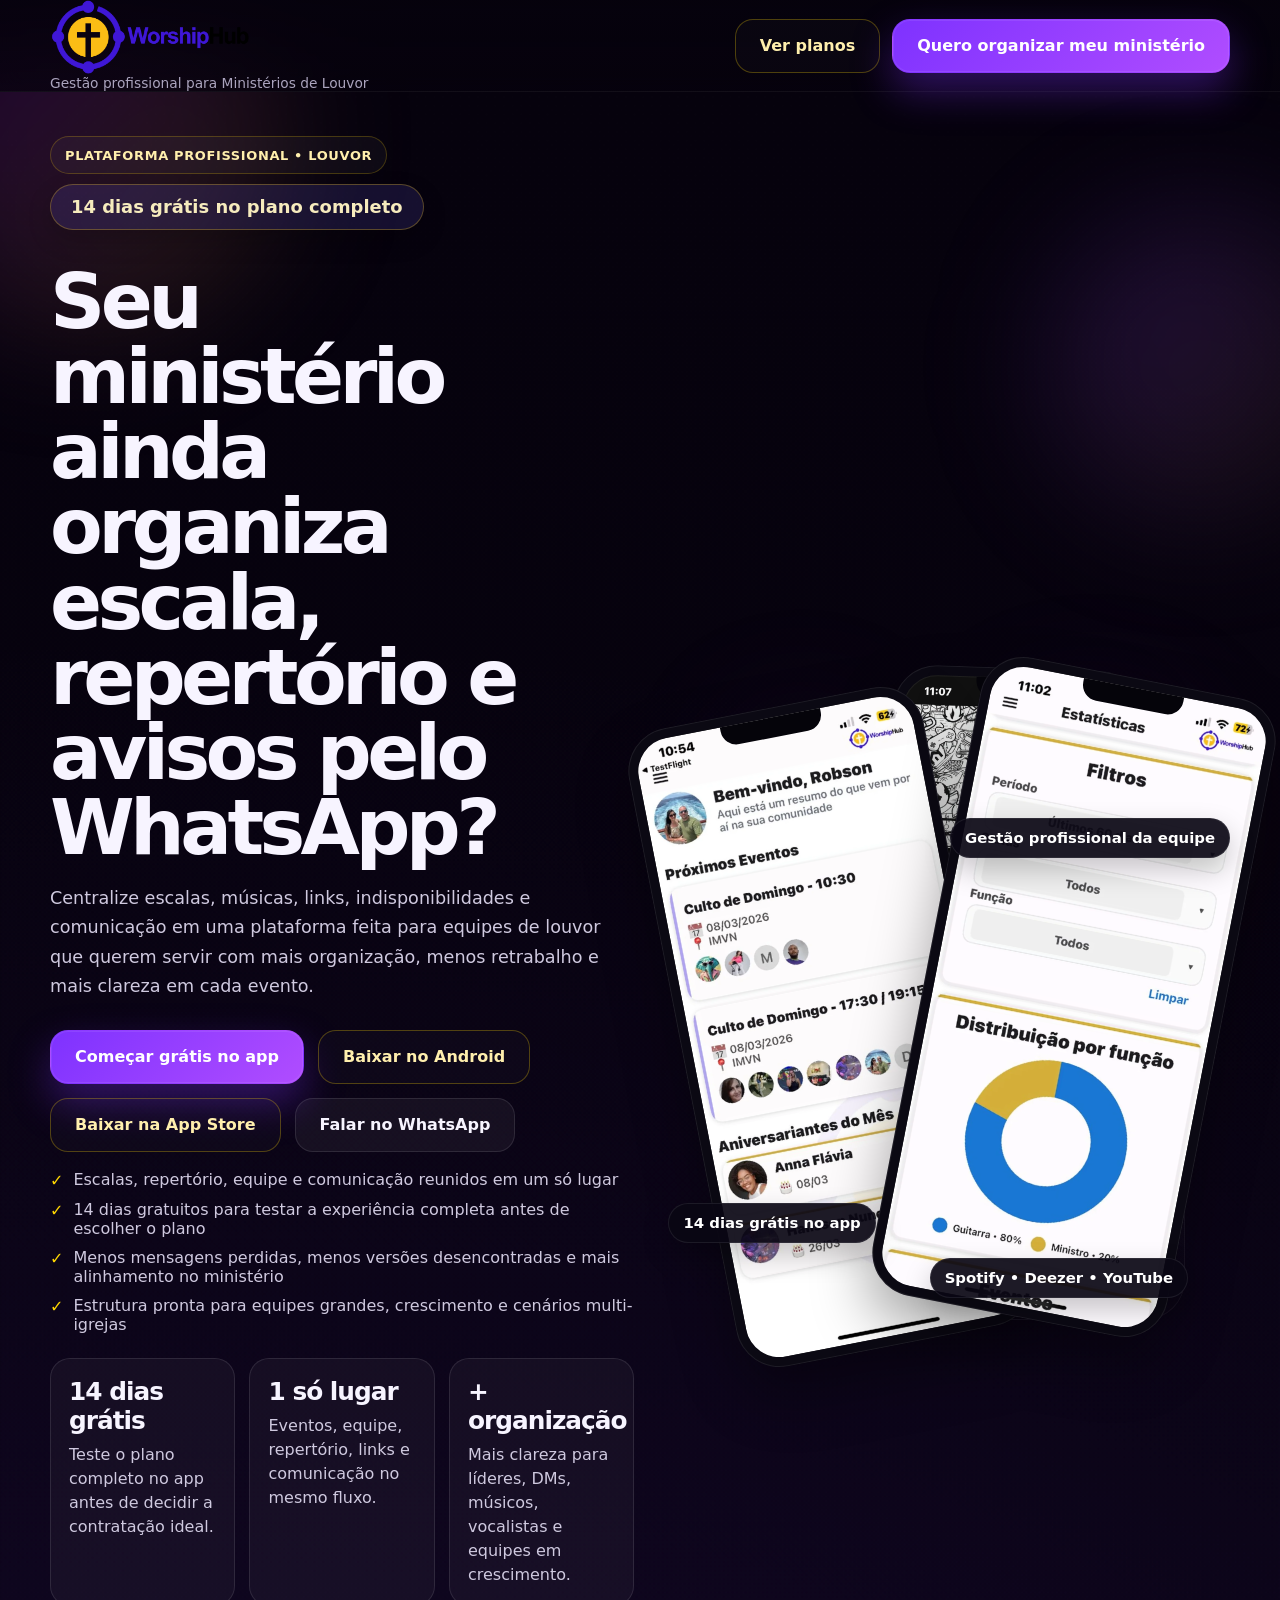
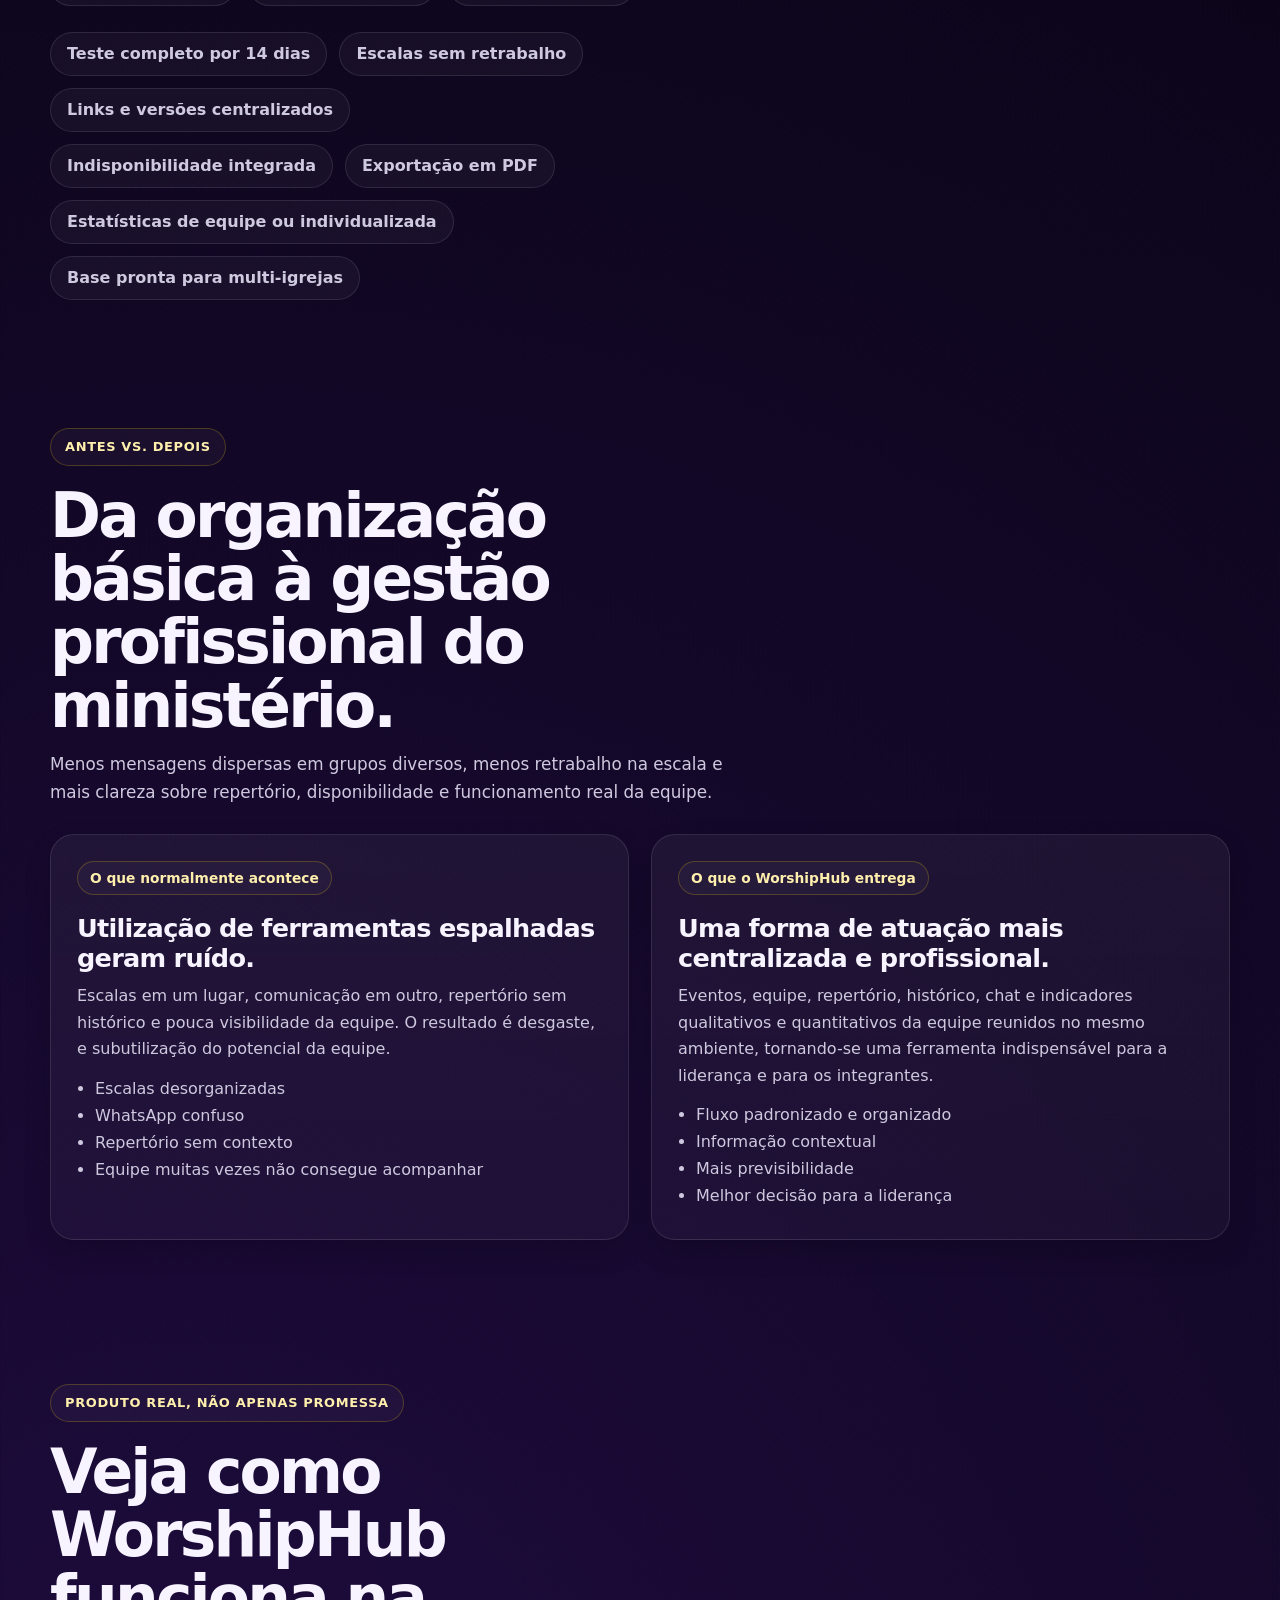
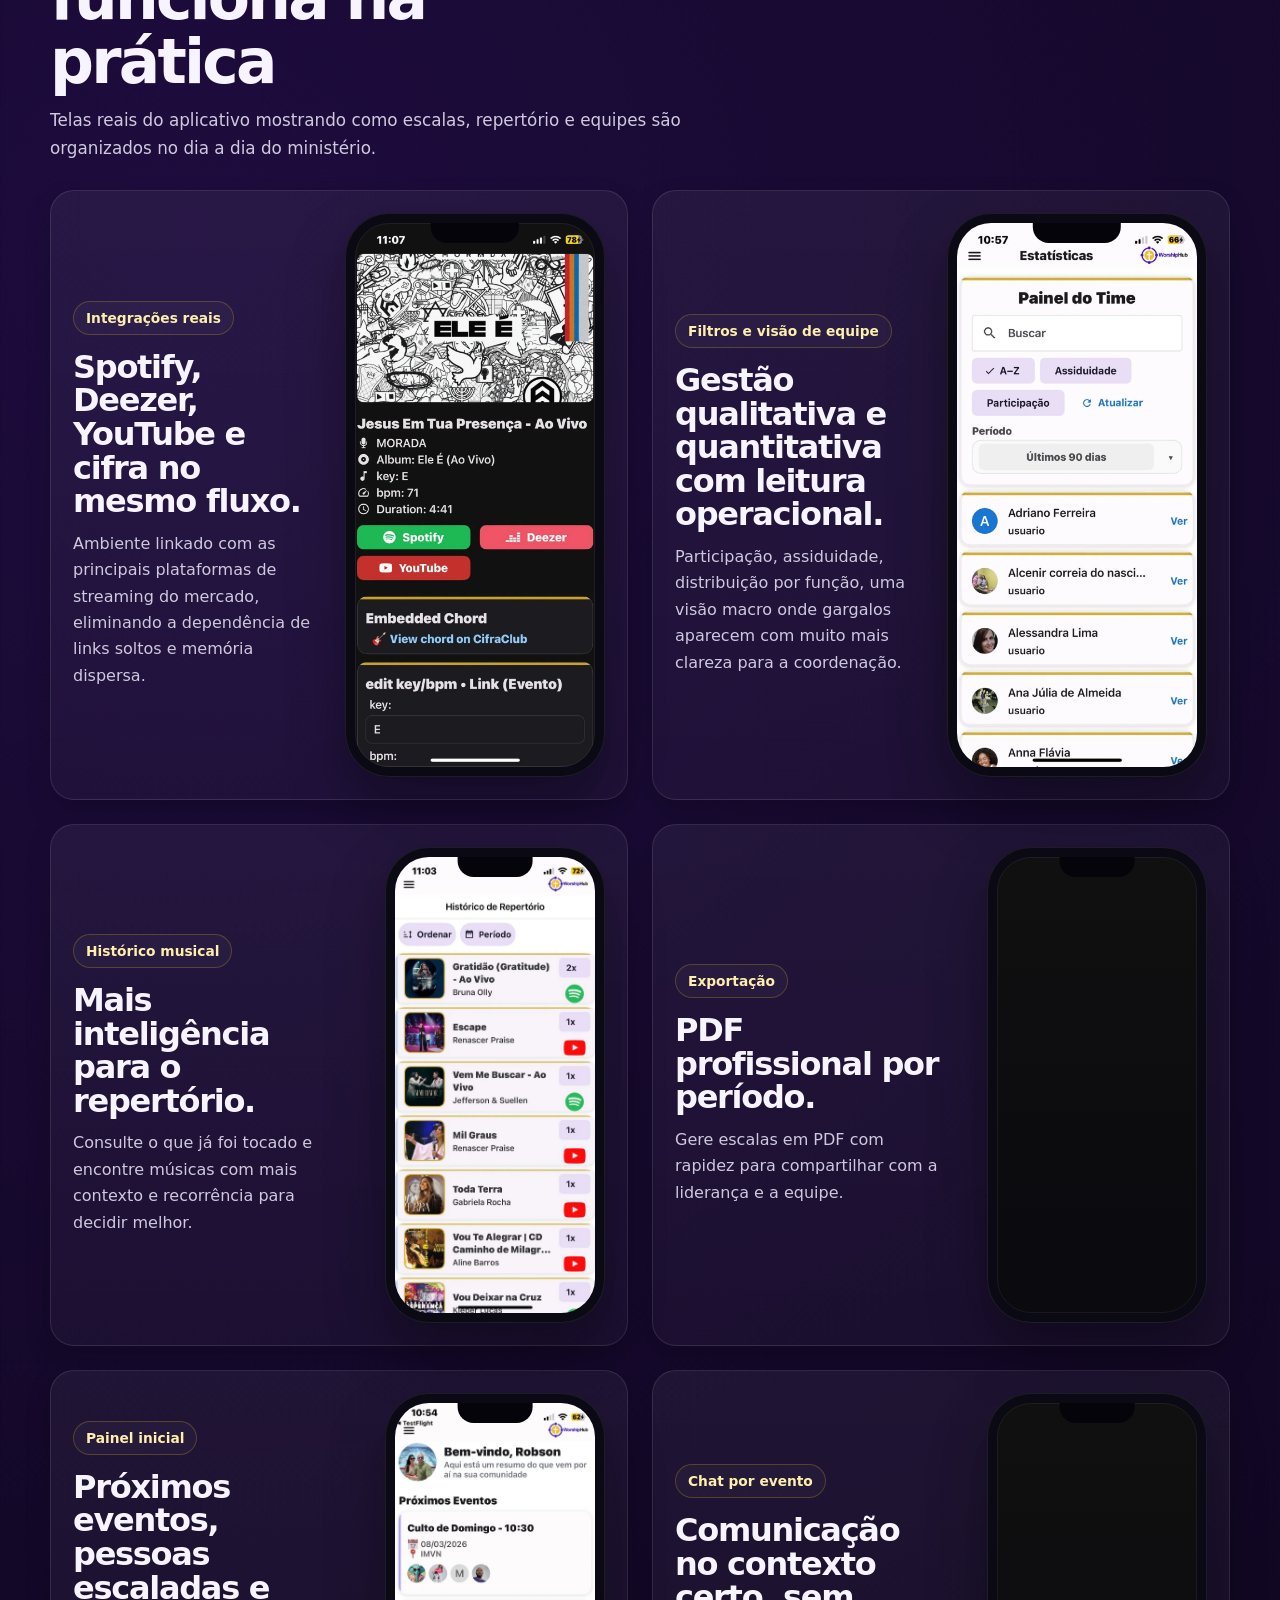
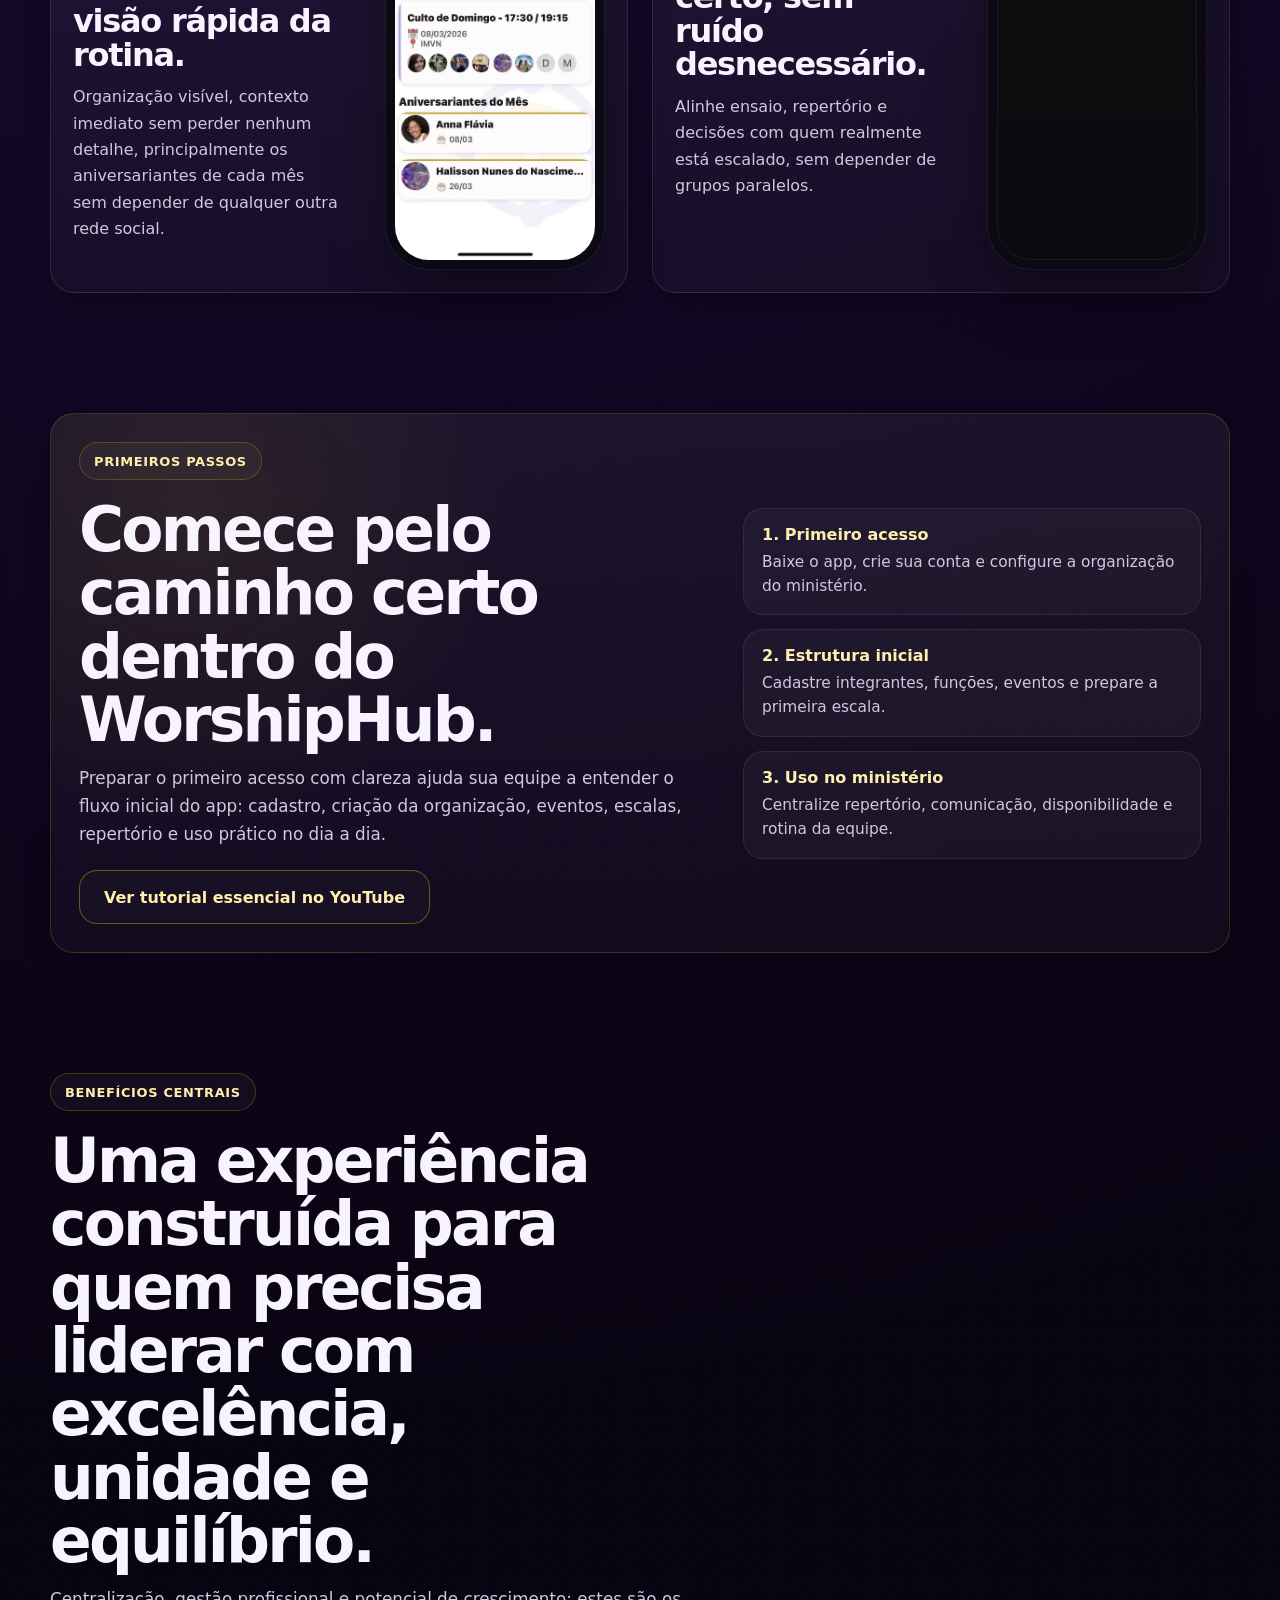
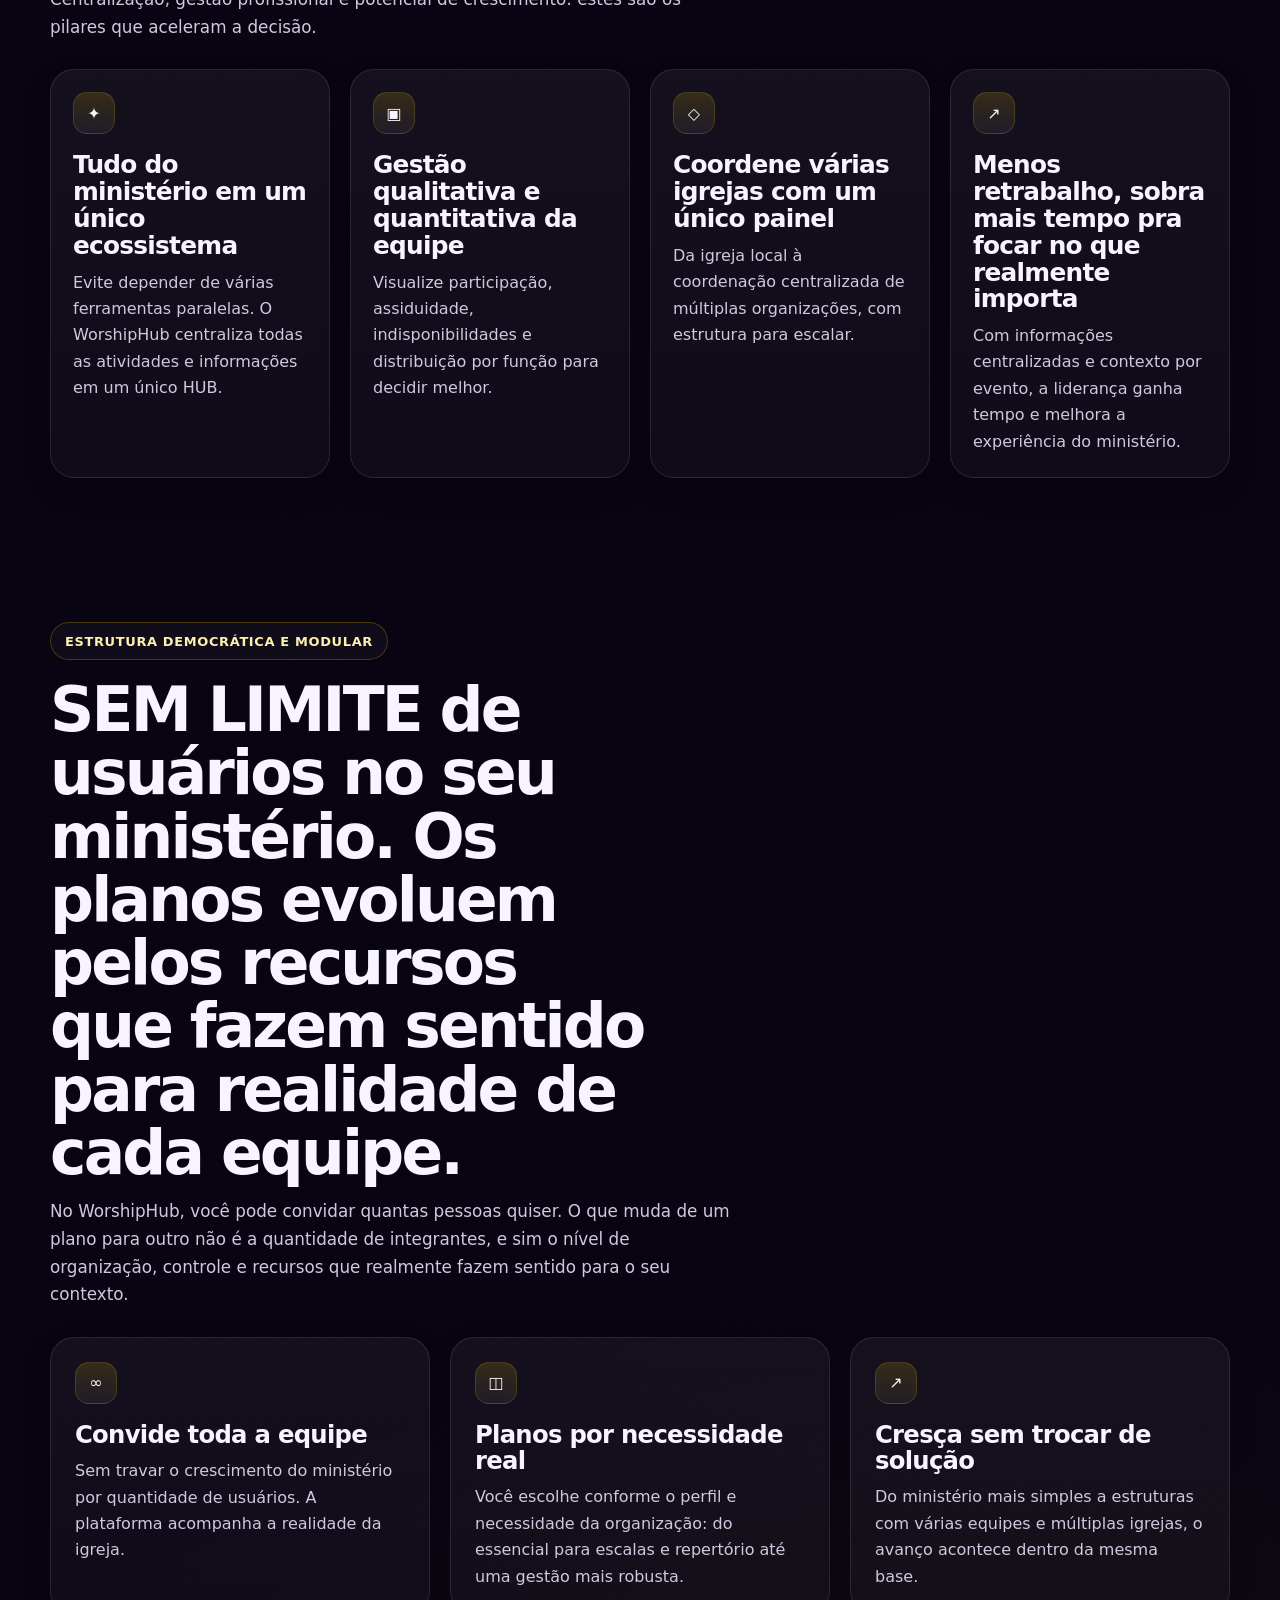
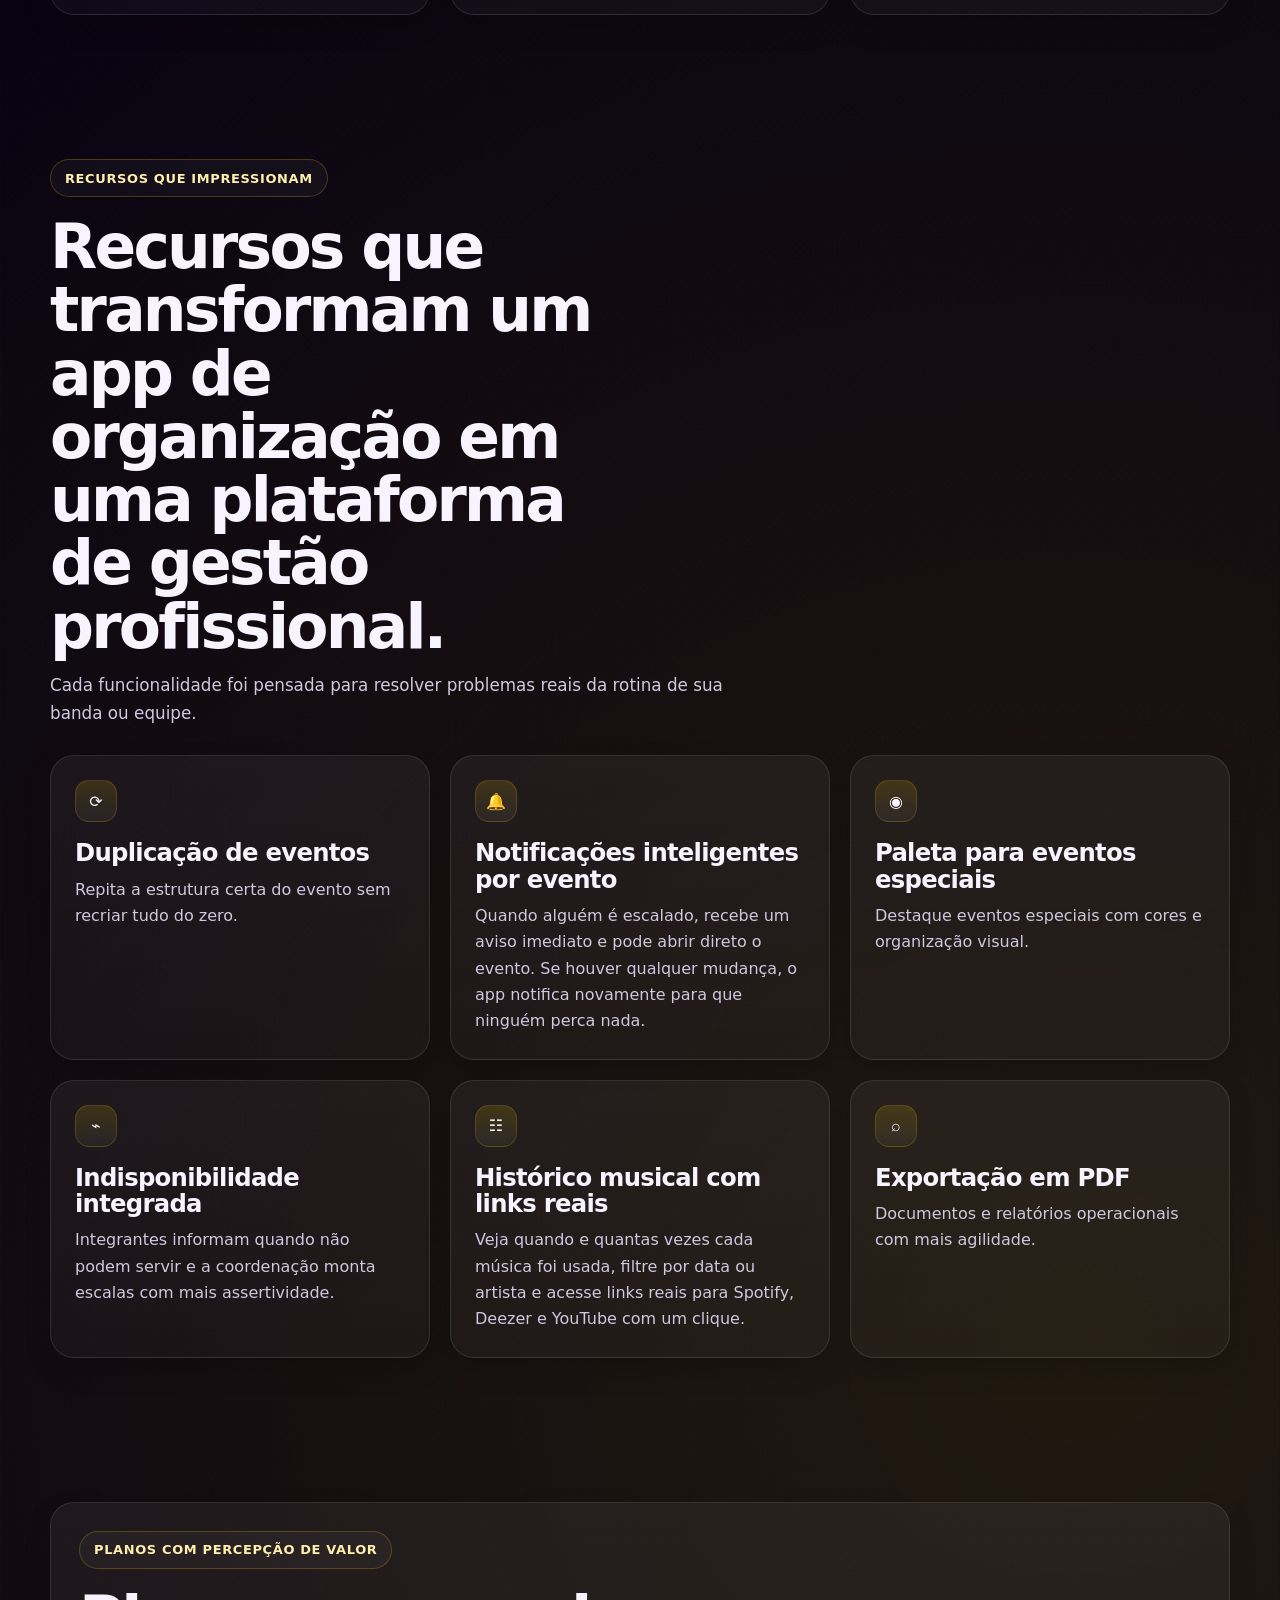
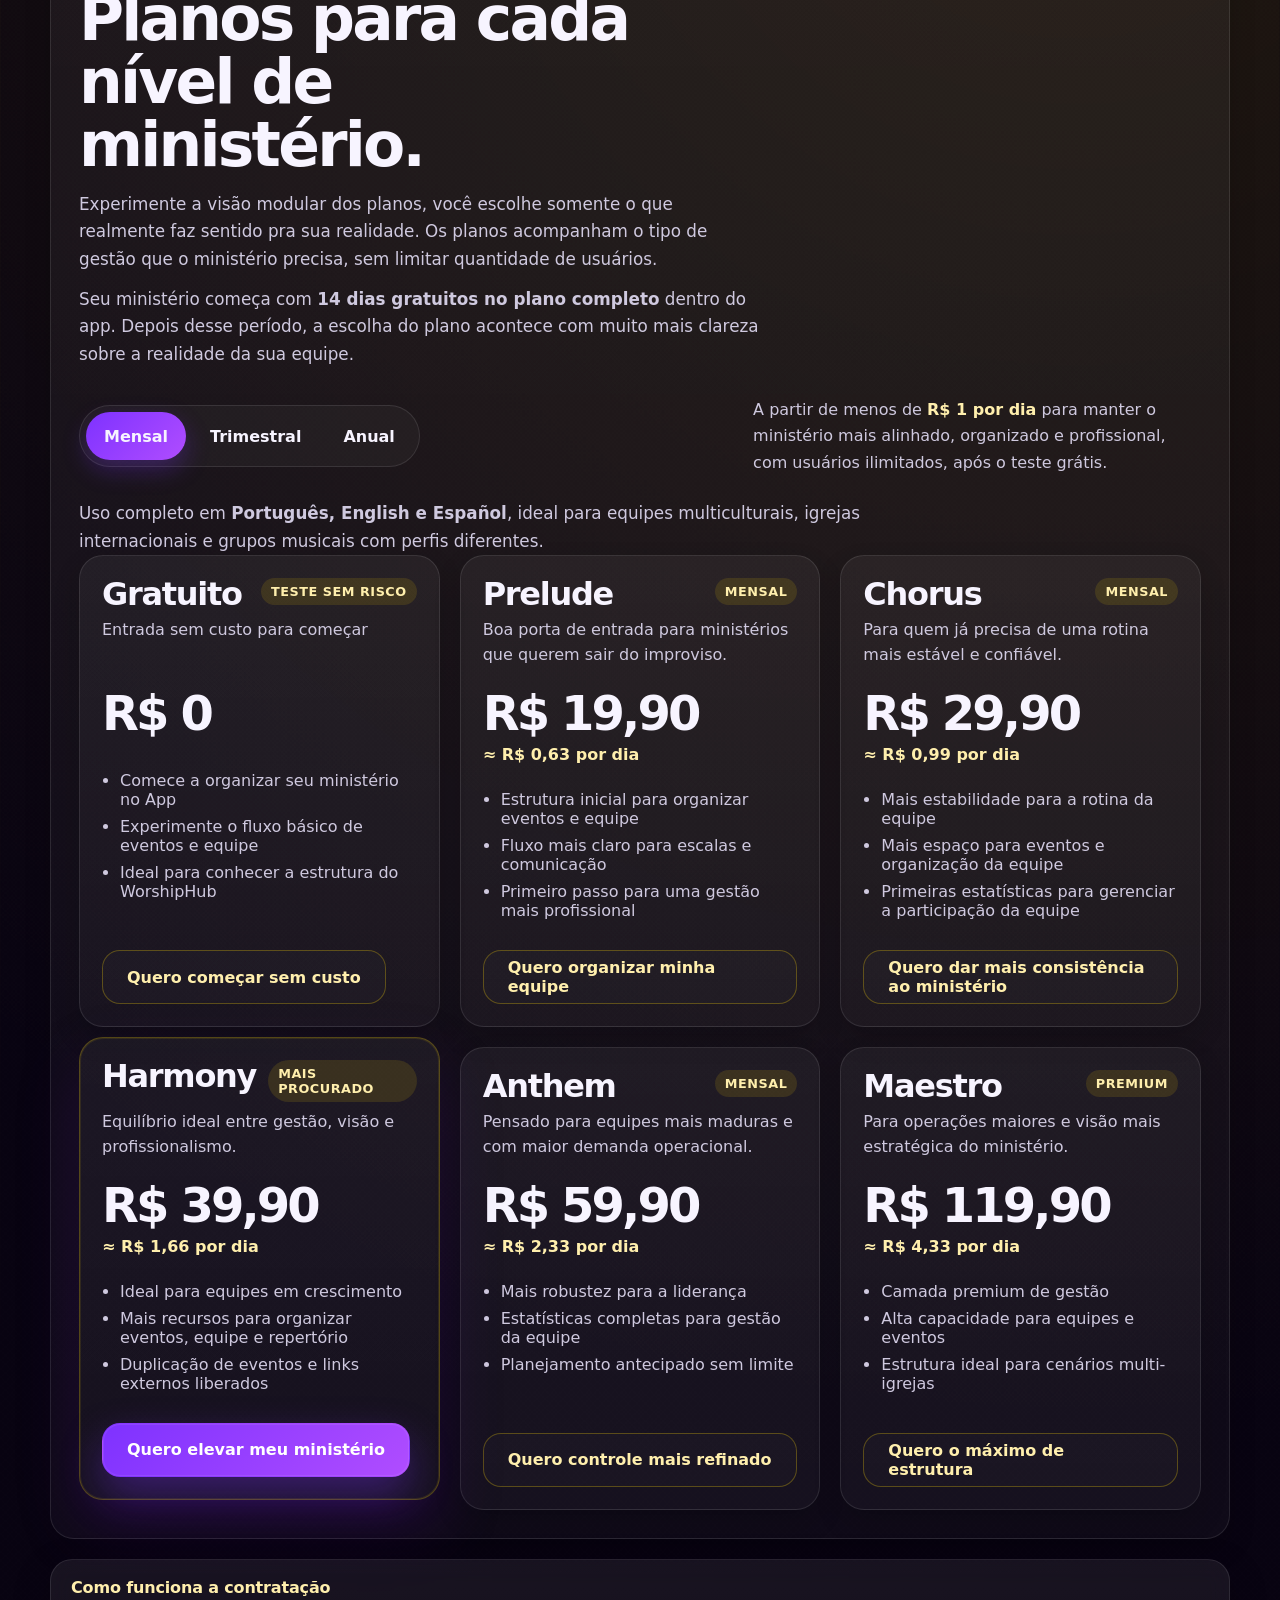
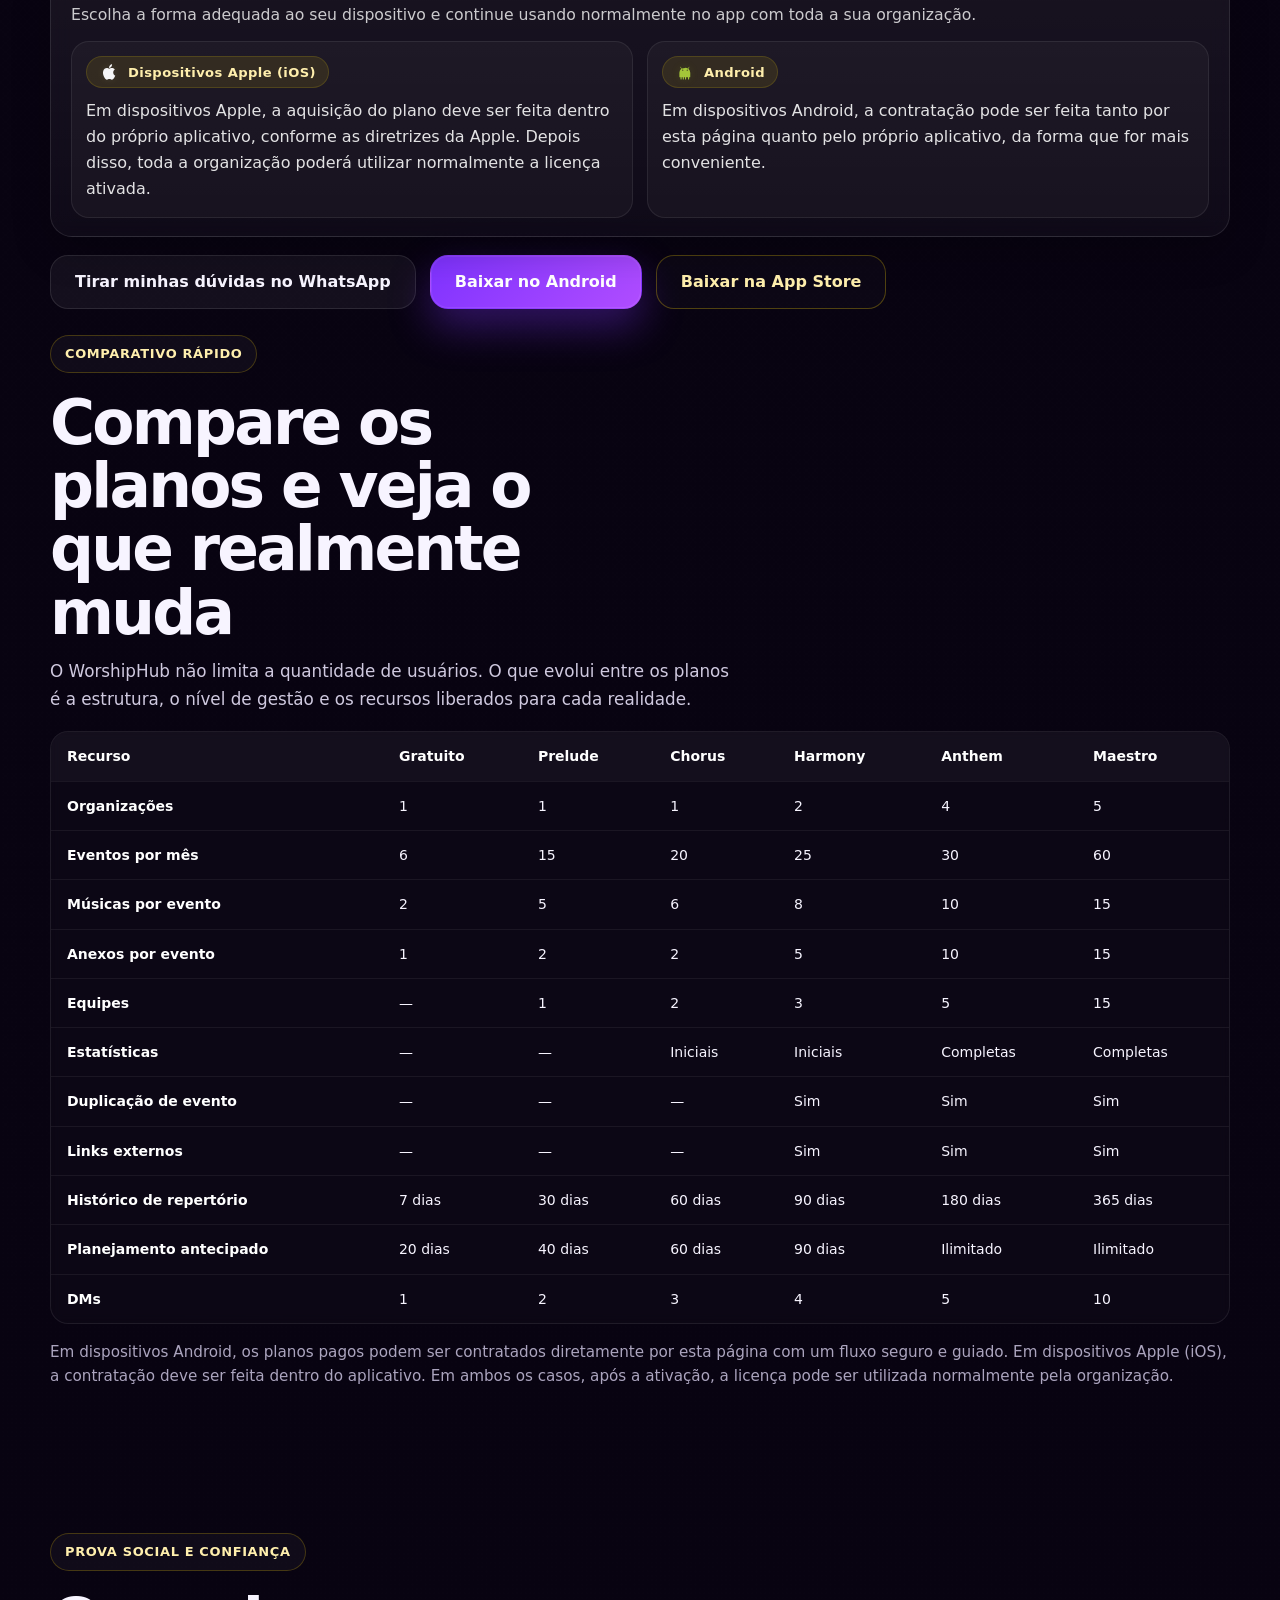
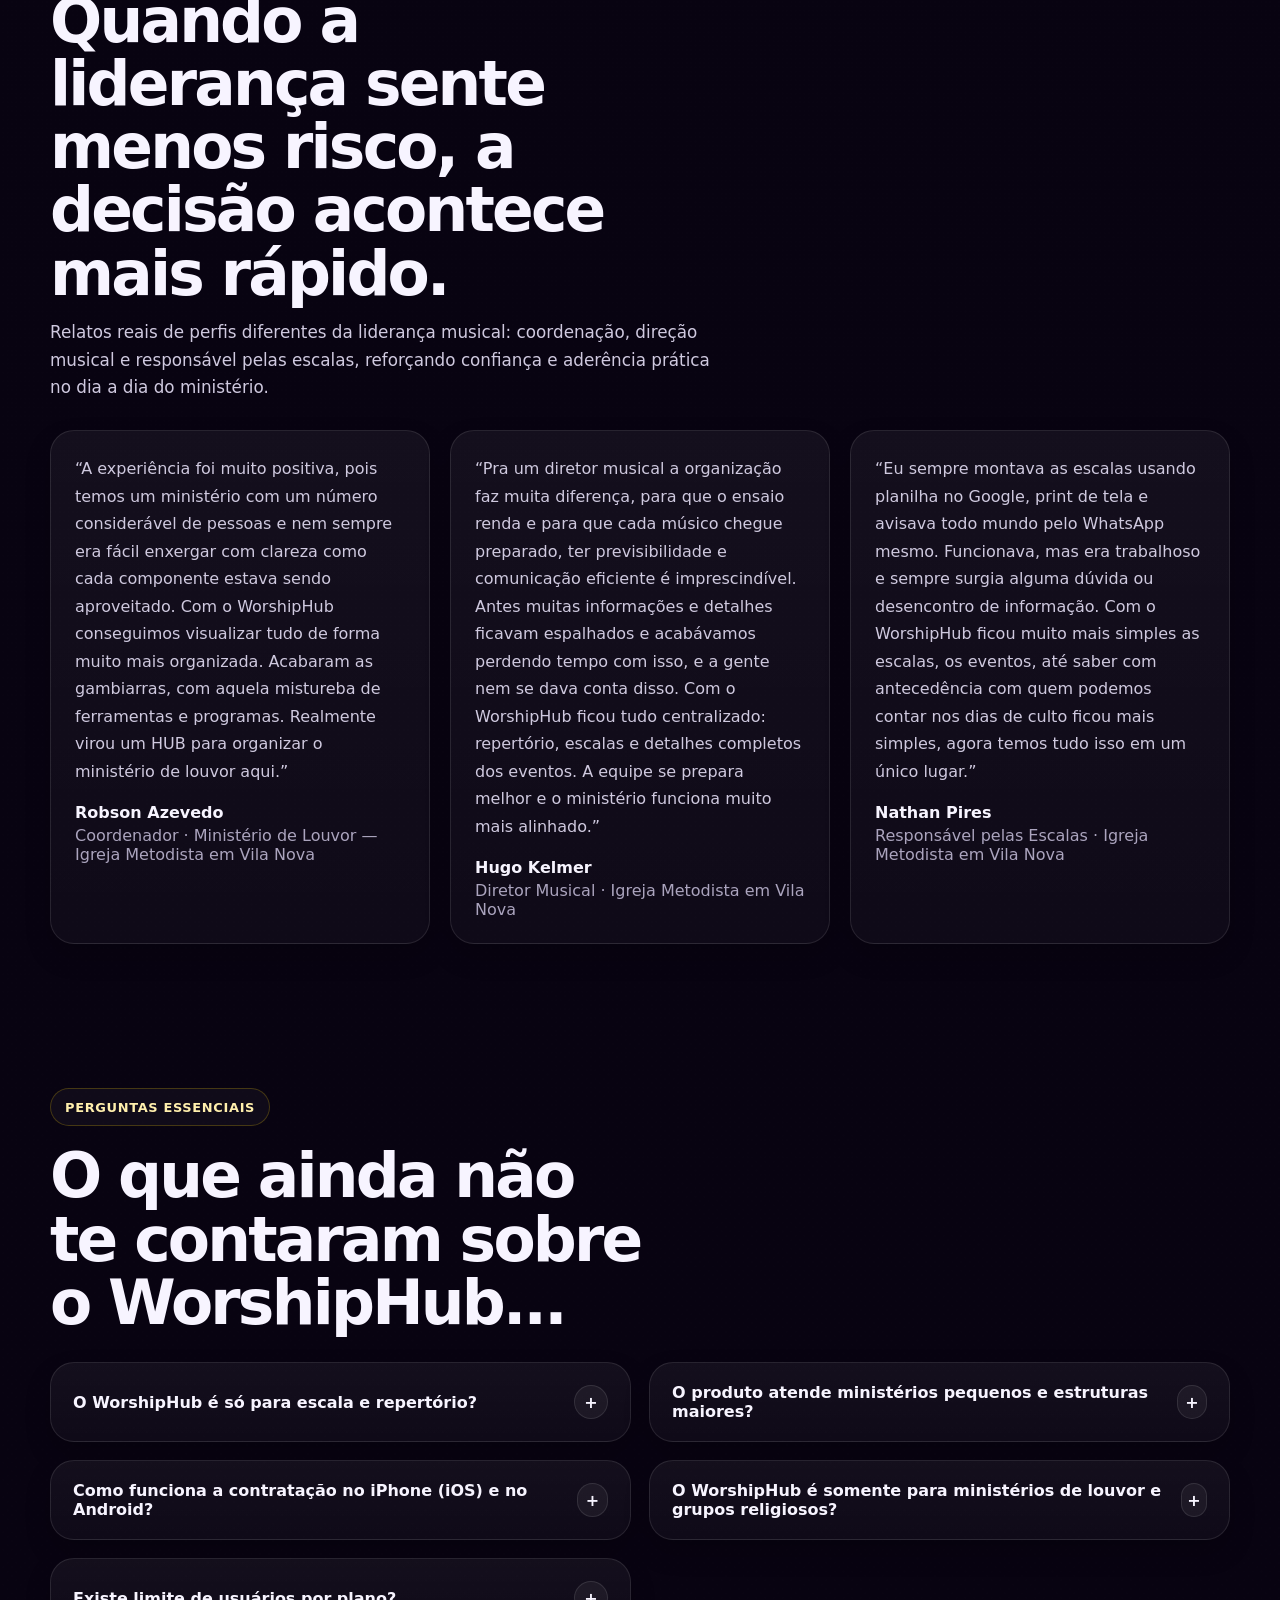
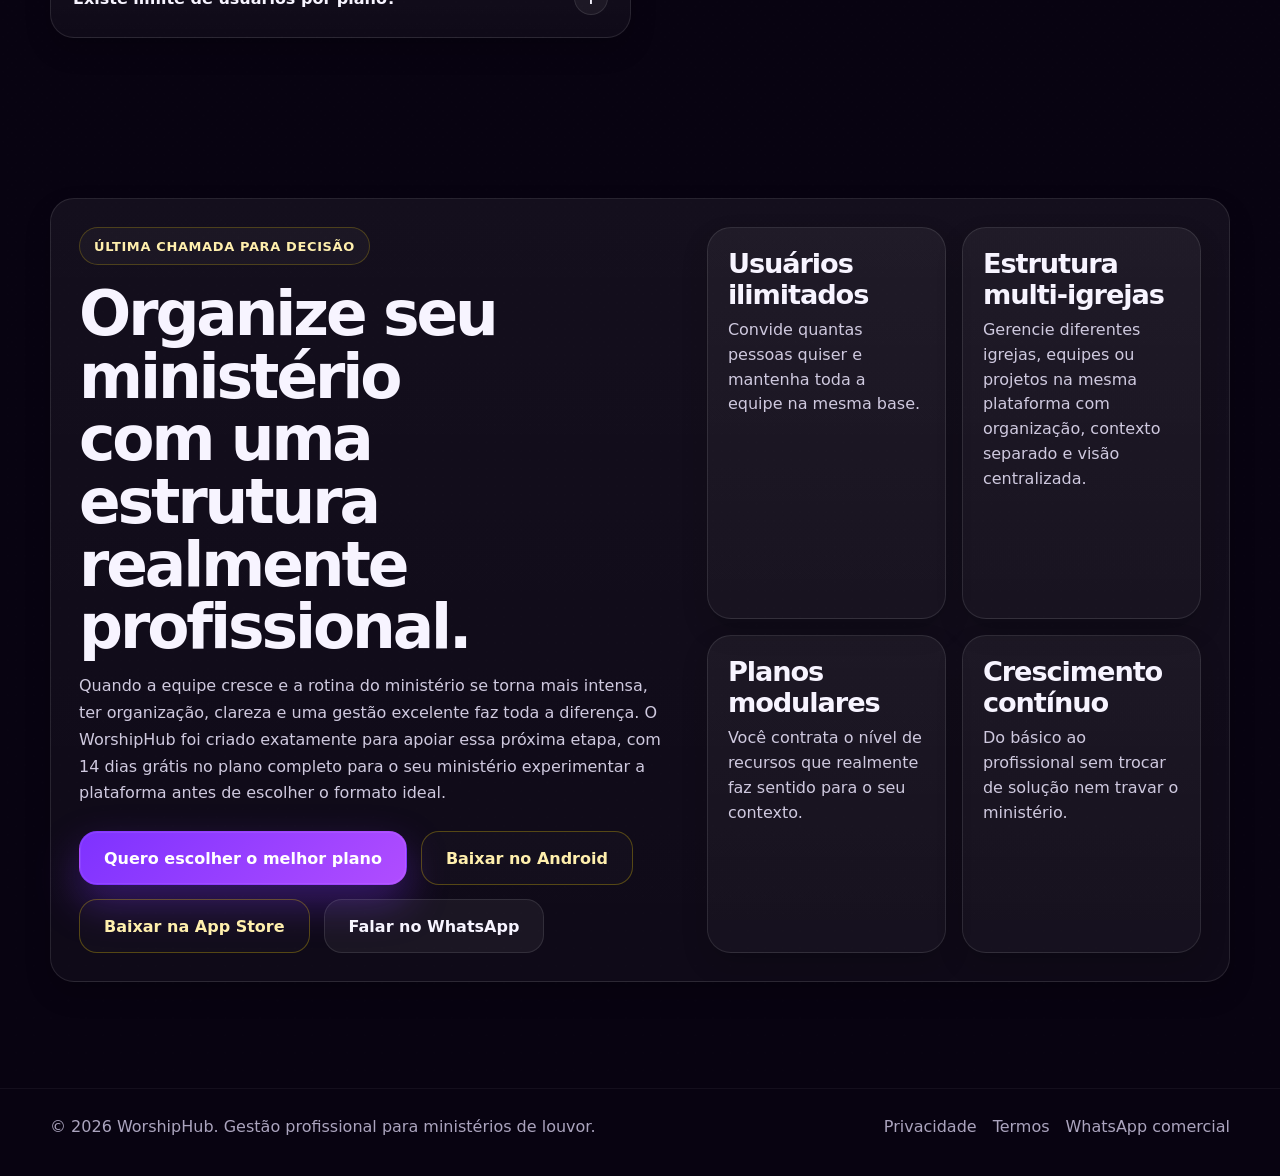
==== commit 746e95dc: "Update index.html" ====
--- a/index.html
+++ b/index.html
@@ -183,49 +183,7 @@
           </div>
         </div>
       </section>
-
-            <section class="section section-tight starter-section" aria-labelledby="starter-title">
-        <div class="container reveal">
-          <article class="card starter-card">
-            <div class="starter-copy">
-              <span class="eyebrow">Primeiros passos</span>
-              <h2 class="section-title" id="starter-title">Comece pelo caminho certo dentro do WorshipHub.</h2>
-              <p class="section-lead">
-                Preparar o primeiro acesso com clareza ajuda sua equipe a entender o fluxo inicial do app:
-                cadastro, criação da organização, eventos, escalas, repertório e uso prático no dia a dia.
-              </p>
-
-              <div class="starter-actions">
-                <a
-                  class="btn btn-secondary starter-btn"
-                  href="https://youtube.com/playlist?list=PLmSiJuuaYFi0Y4gF2hgBQ3VcqSdpHK9Tw&si=0ssSc-FnZ9UWHf15"
-                  target="_blank"
-                  rel="noopener"
-                  aria-label="Abrir playlist de primeiros passos do WorshipHub no YouTube"
-                >
-                  Ver tutorial essencial no YouTube
-                </a>
-              </div>
-            </div>
-
-            <div class="starter-steps" aria-label="Resumo dos primeiros passos no WorshipHub">
-              <div class="starter-step">
-                <strong>1. Primeiro acesso</strong>
-                <span>Baixe o app, crie sua conta e configure a organização do ministério.</span>
-              </div>
-              <div class="starter-step">
-                <strong>2. Estrutura inicial</strong>
-                <span>Convide sua equipe de forma fácil e rápida, crie eventos, e prepare a primeira escala quando a equipe já estiver dentro.</span>
-              </div>
-              <div class="starter-step">
-                <strong>3. Uso no ministério</strong>
-                <span>Centralize repertório, comunicação, disponibilidade e rotina da equipe.</span>
-              </div>
-            </div>
-          </article>
-        </div>
-      </section>
-      
+          
       <section class="section section-tight">
         <div class="container reveal">
           <div class="block-head">
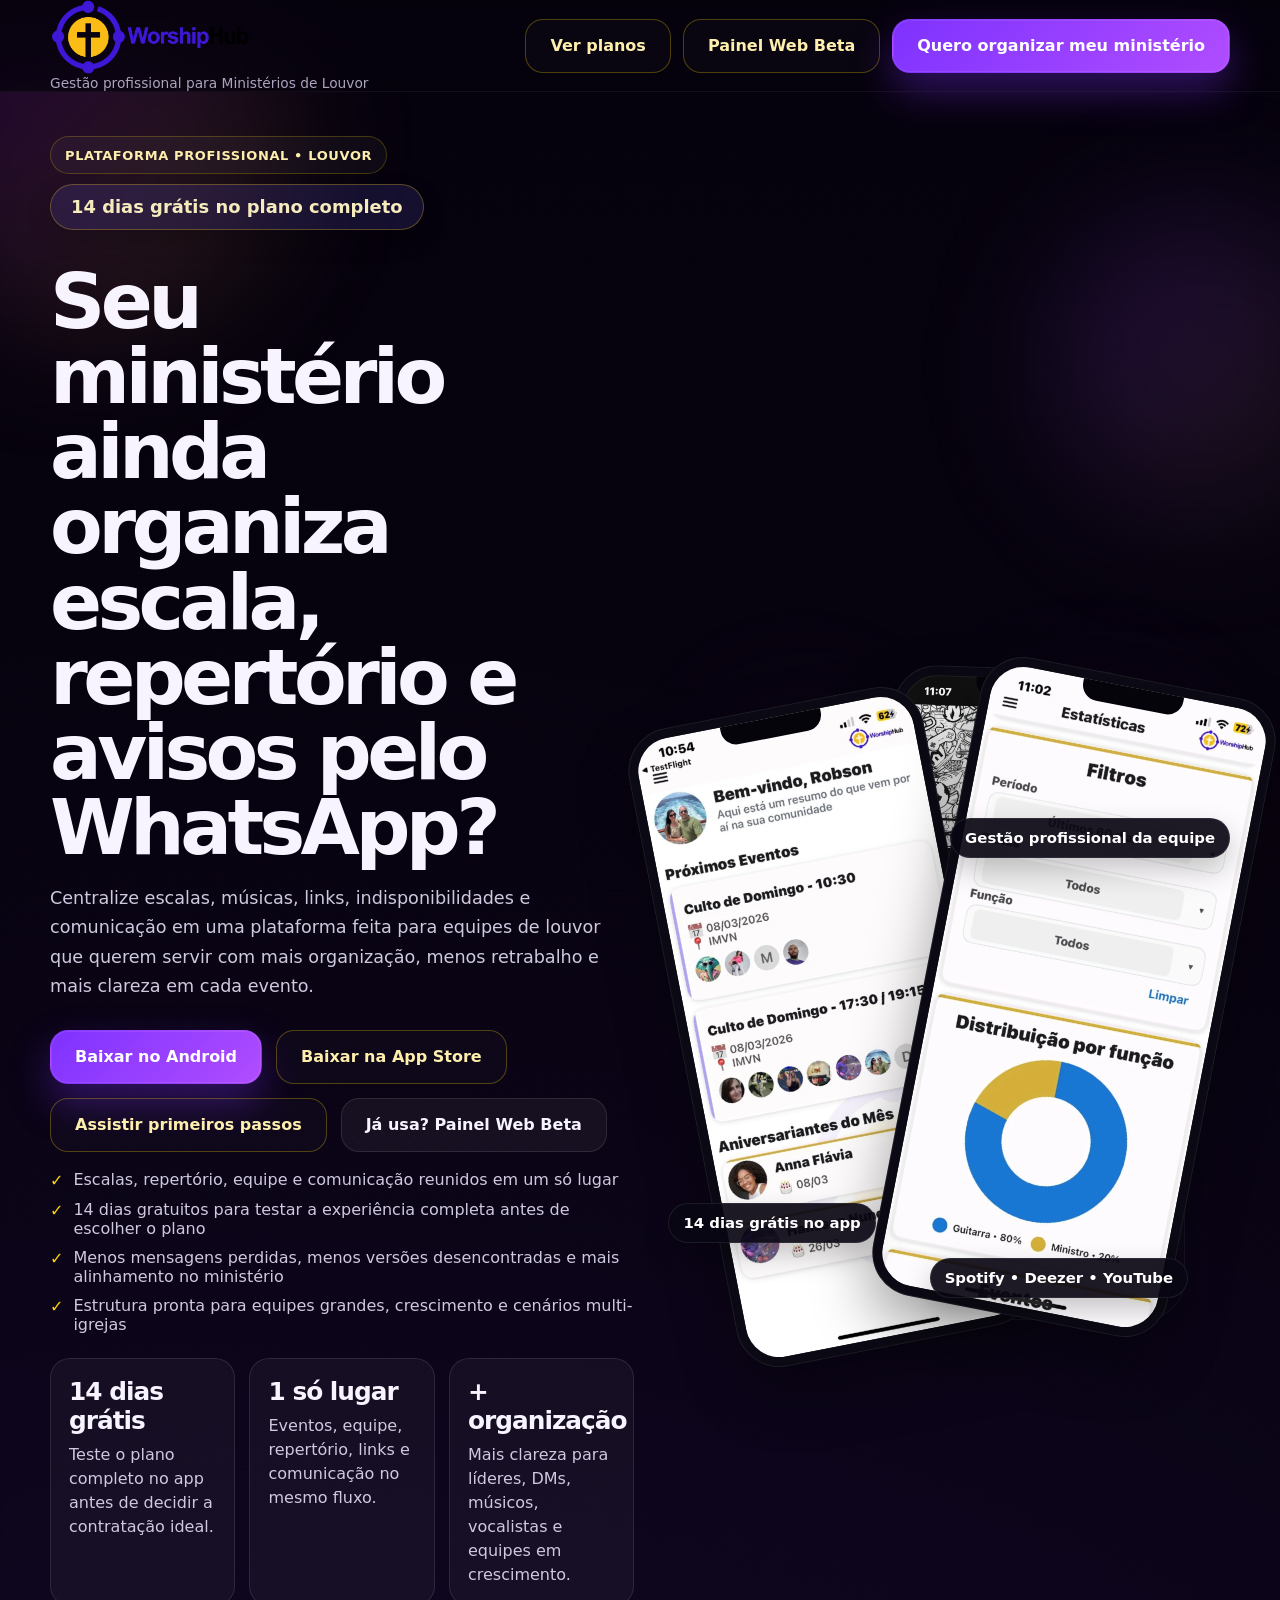
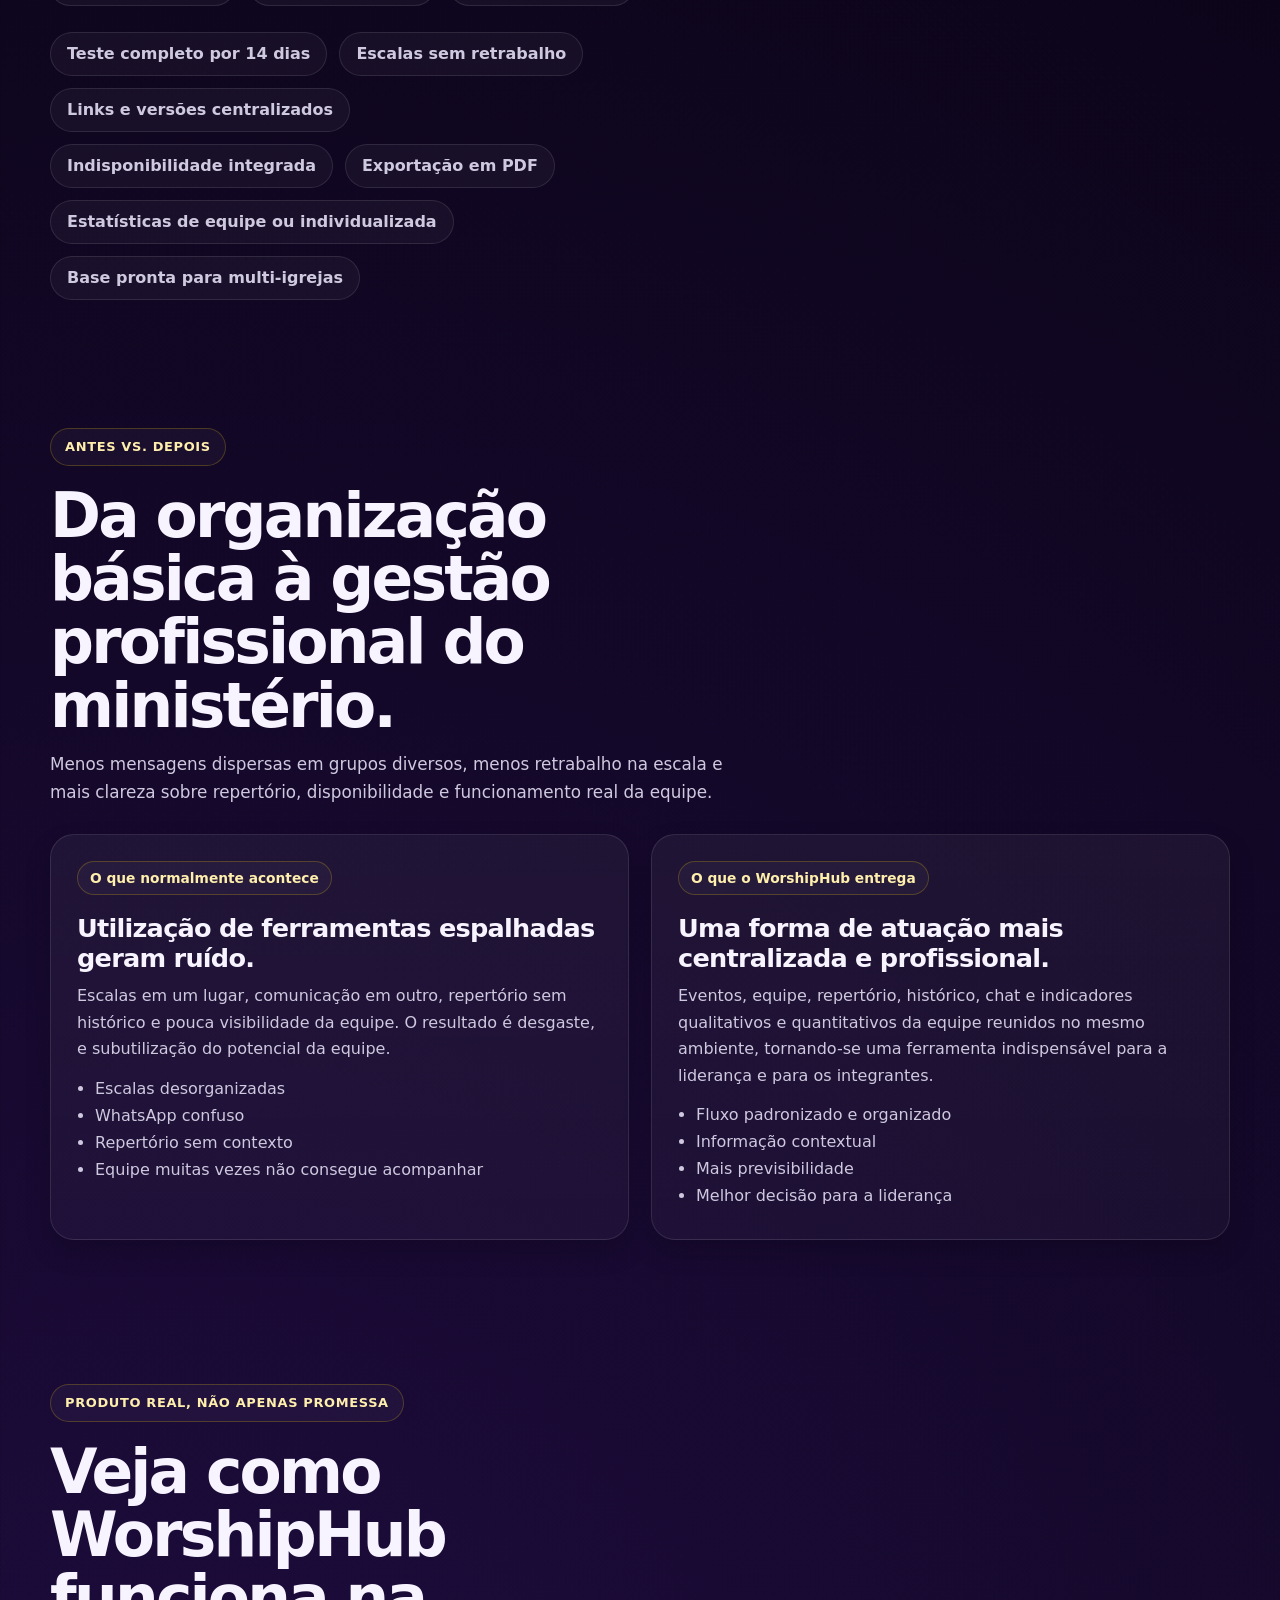
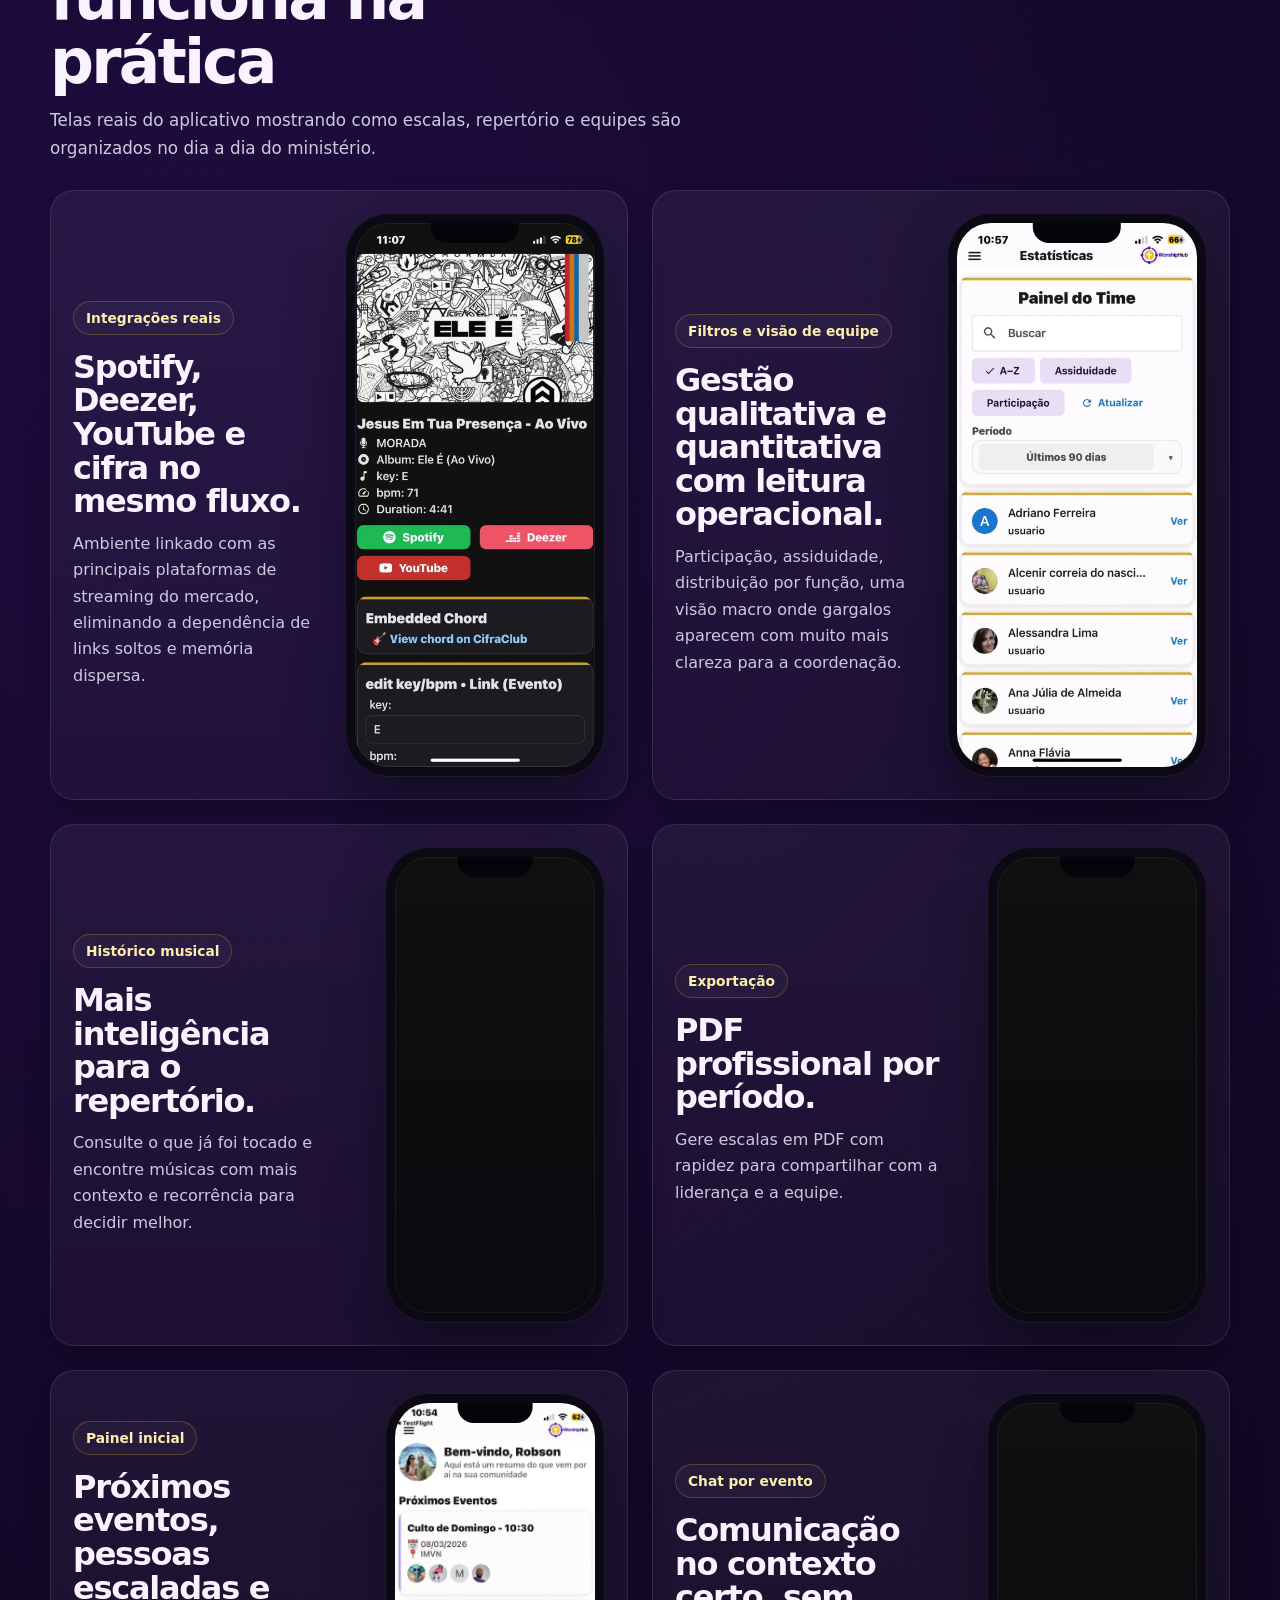
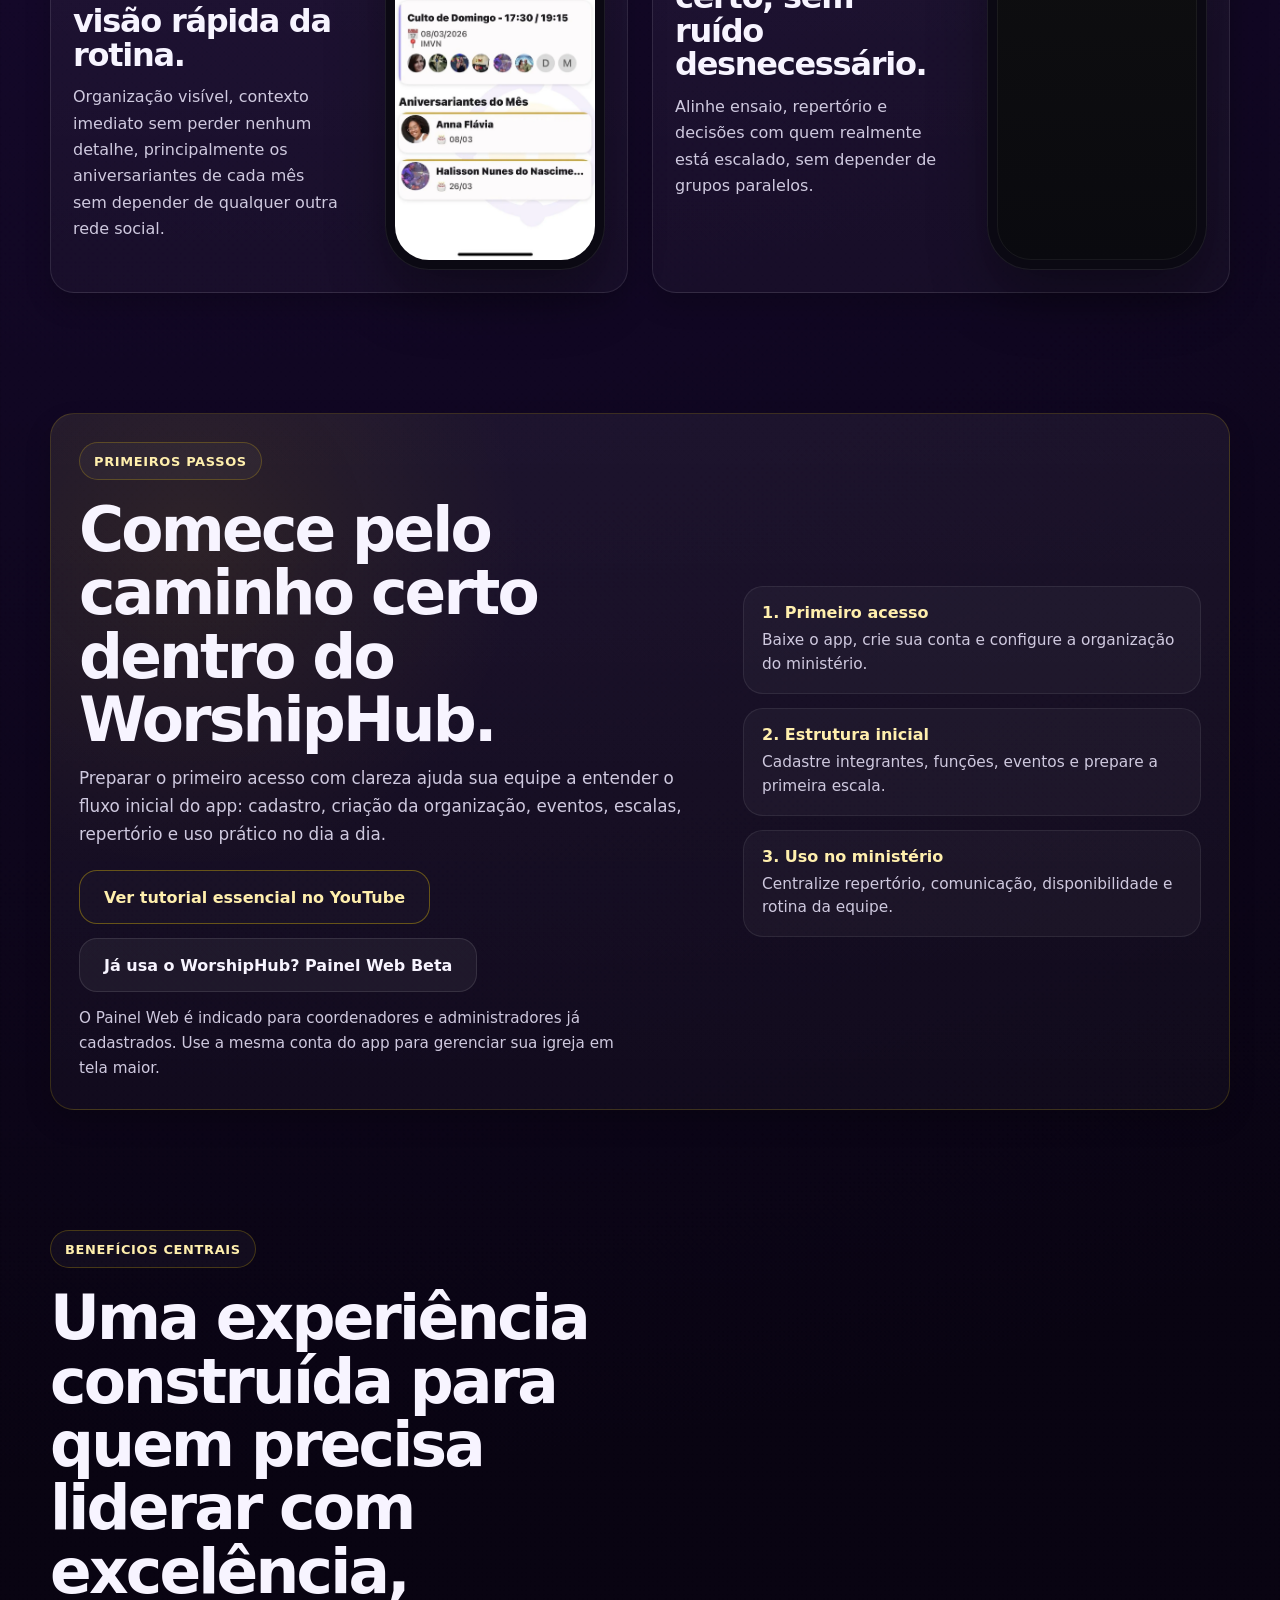
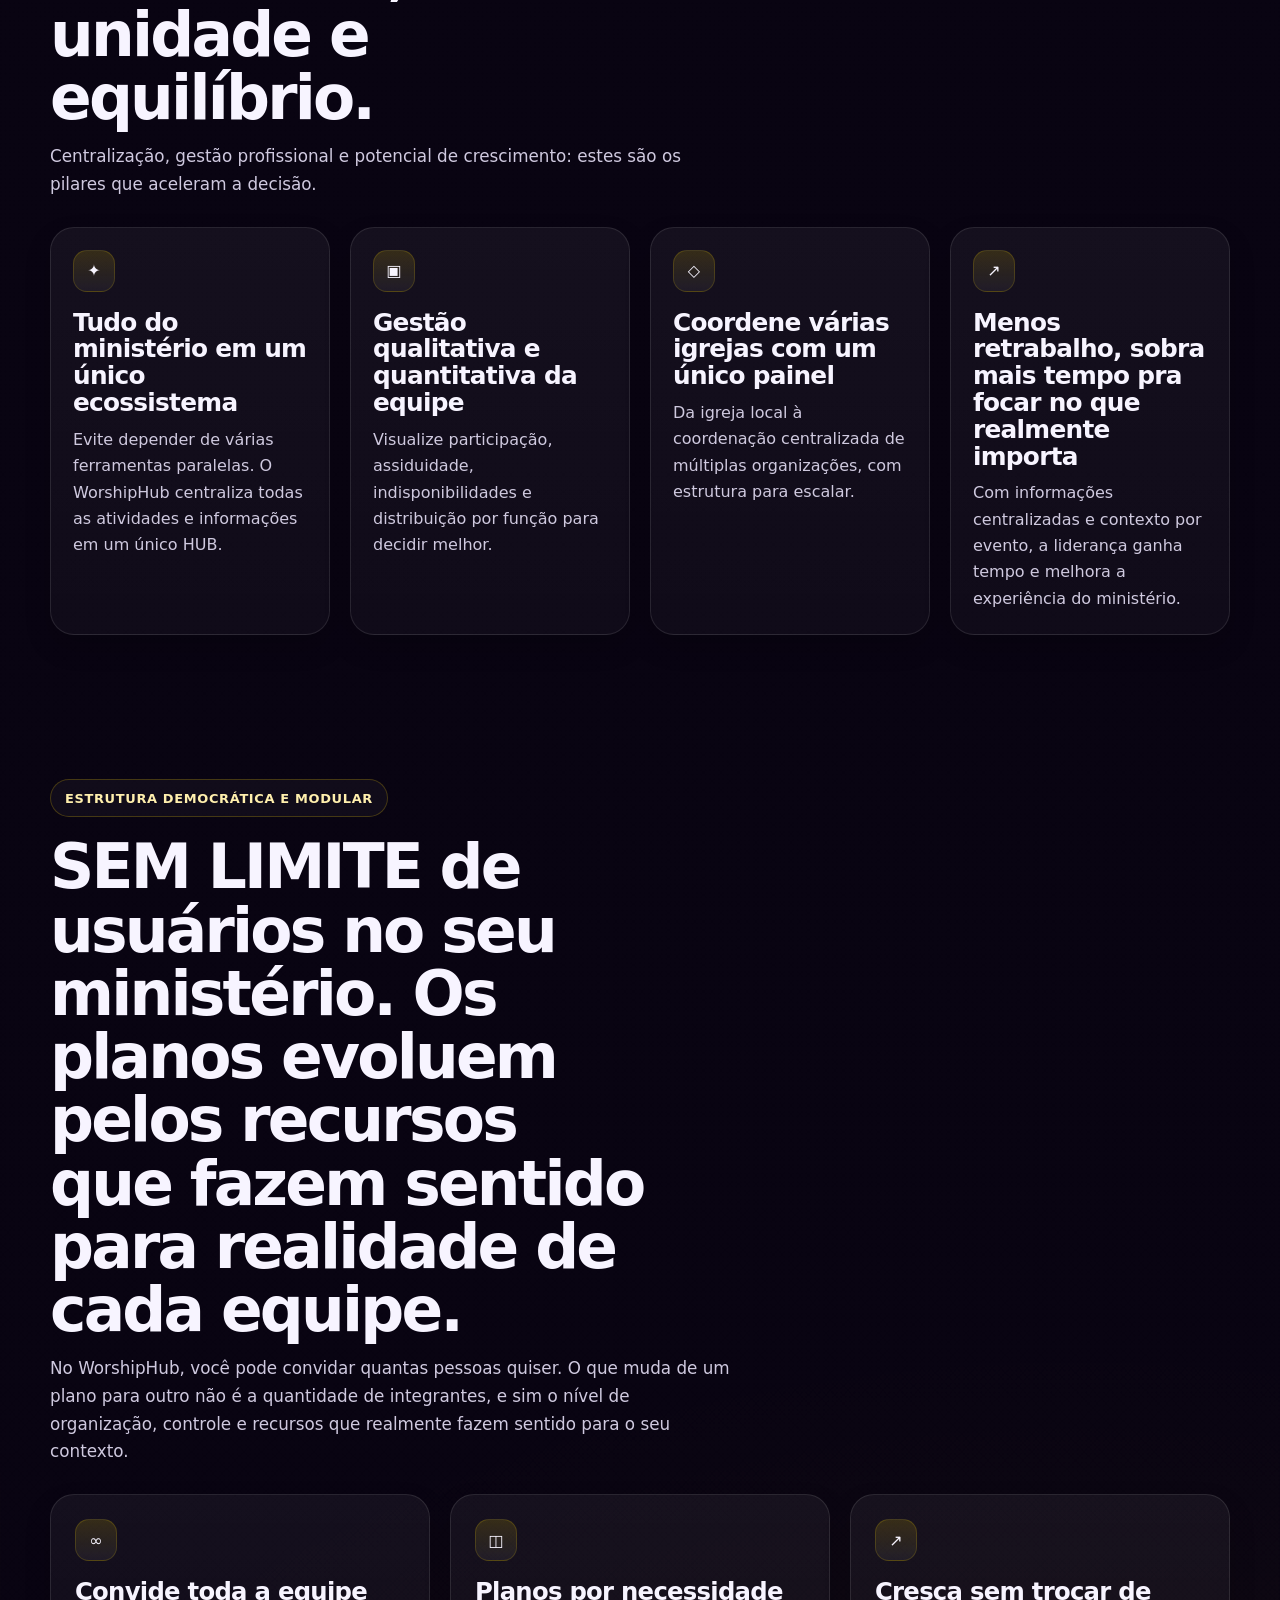
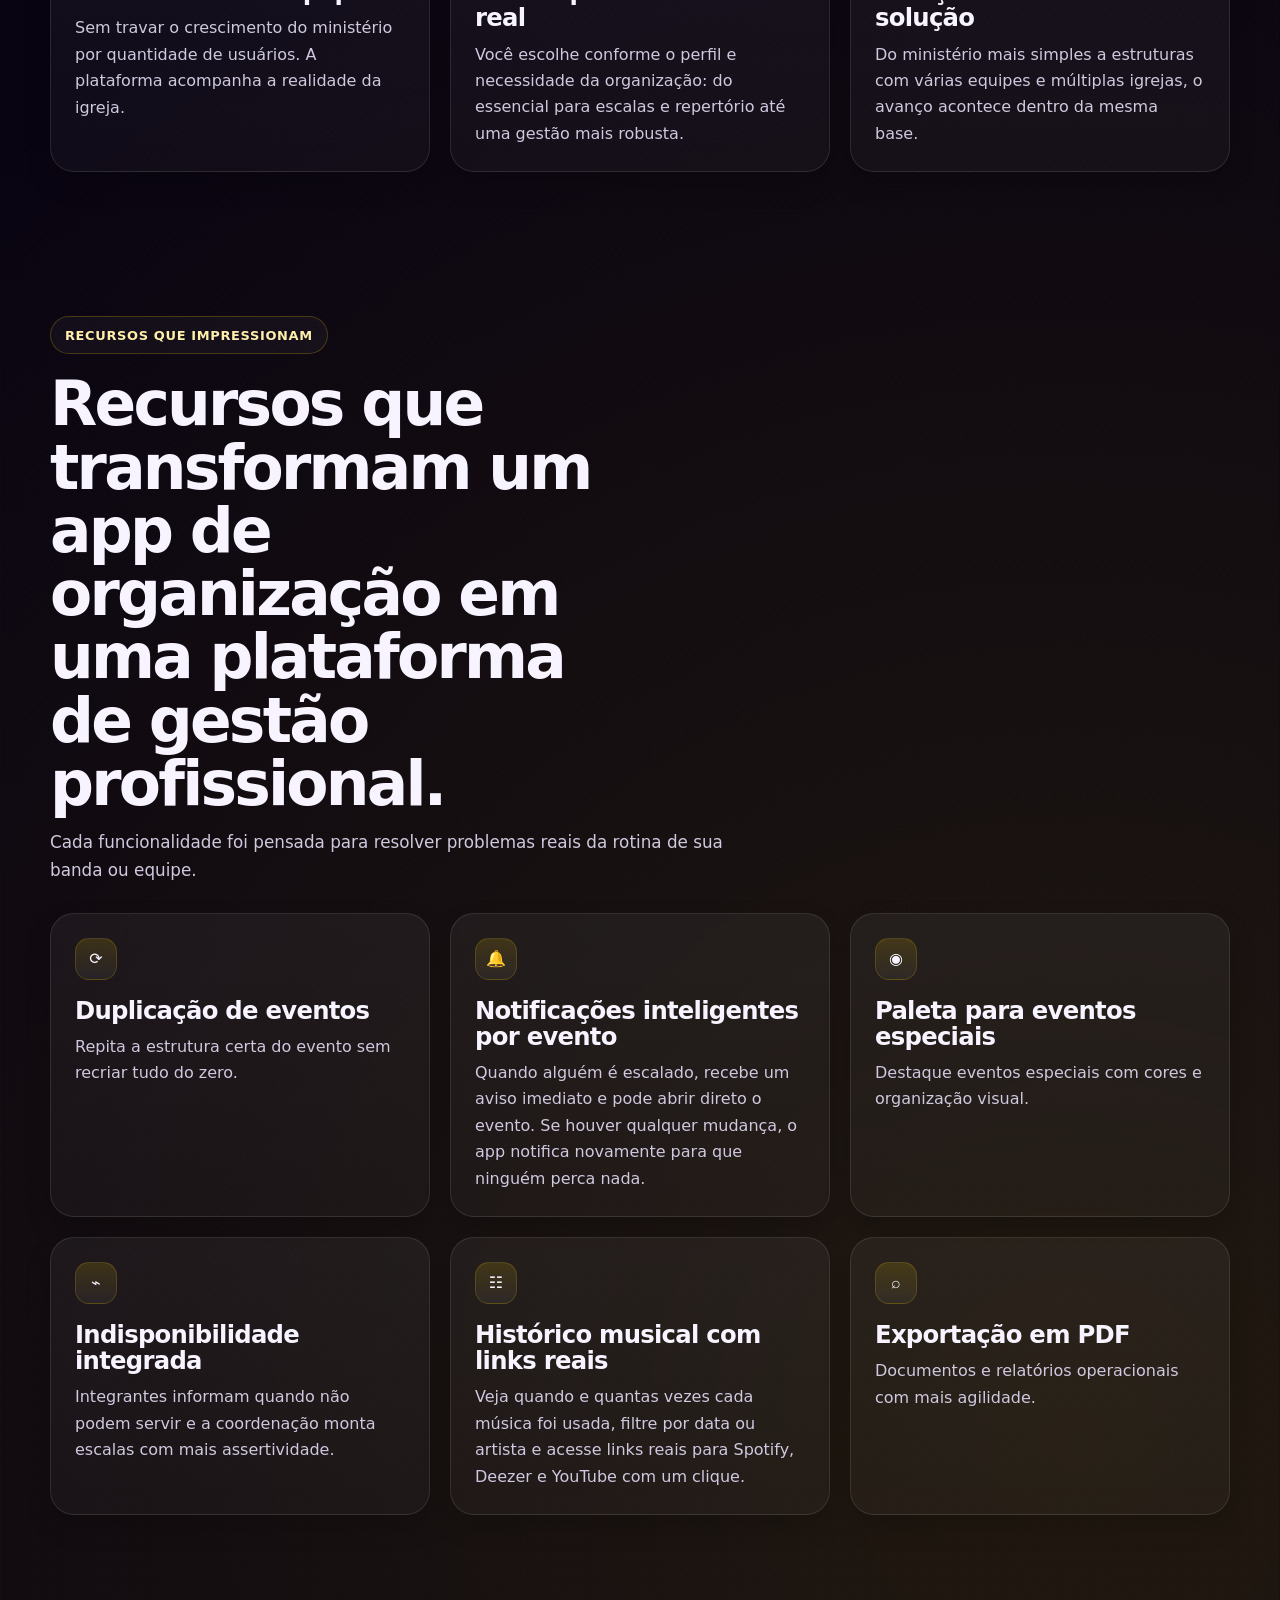
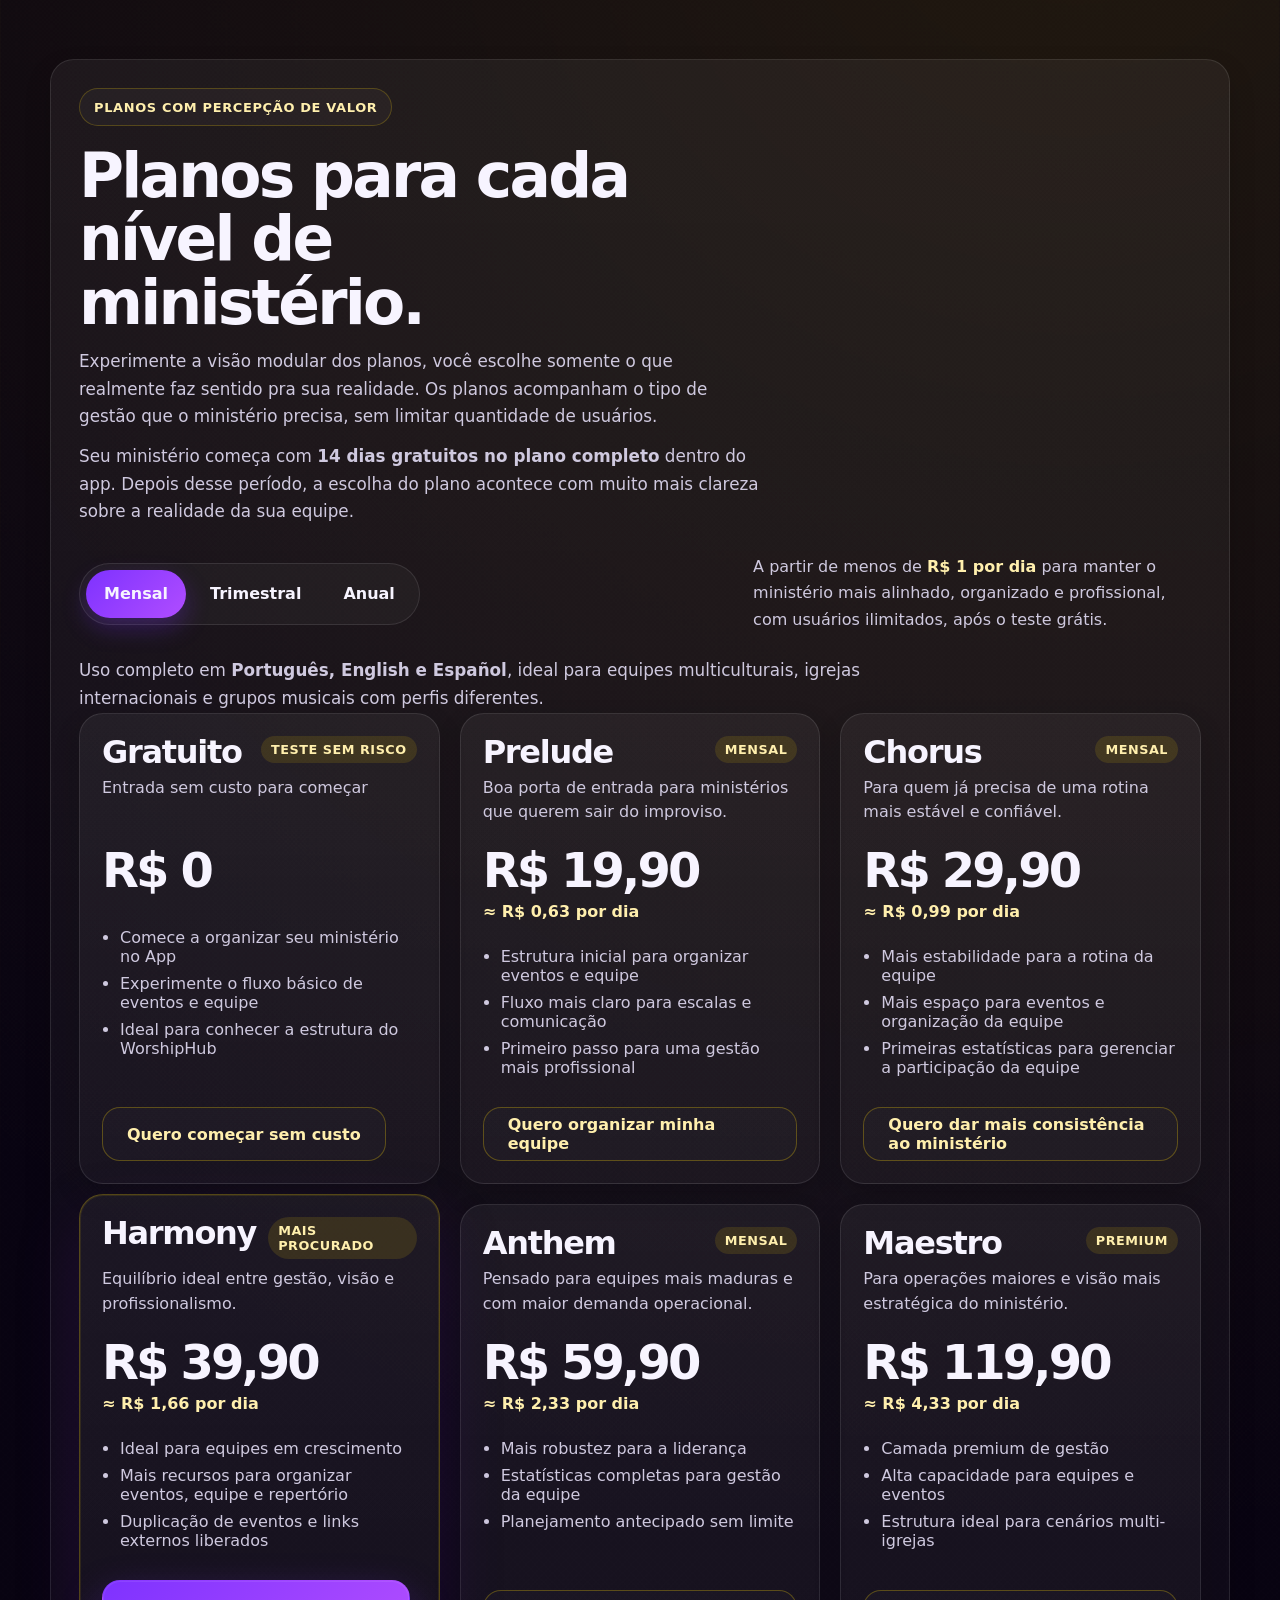
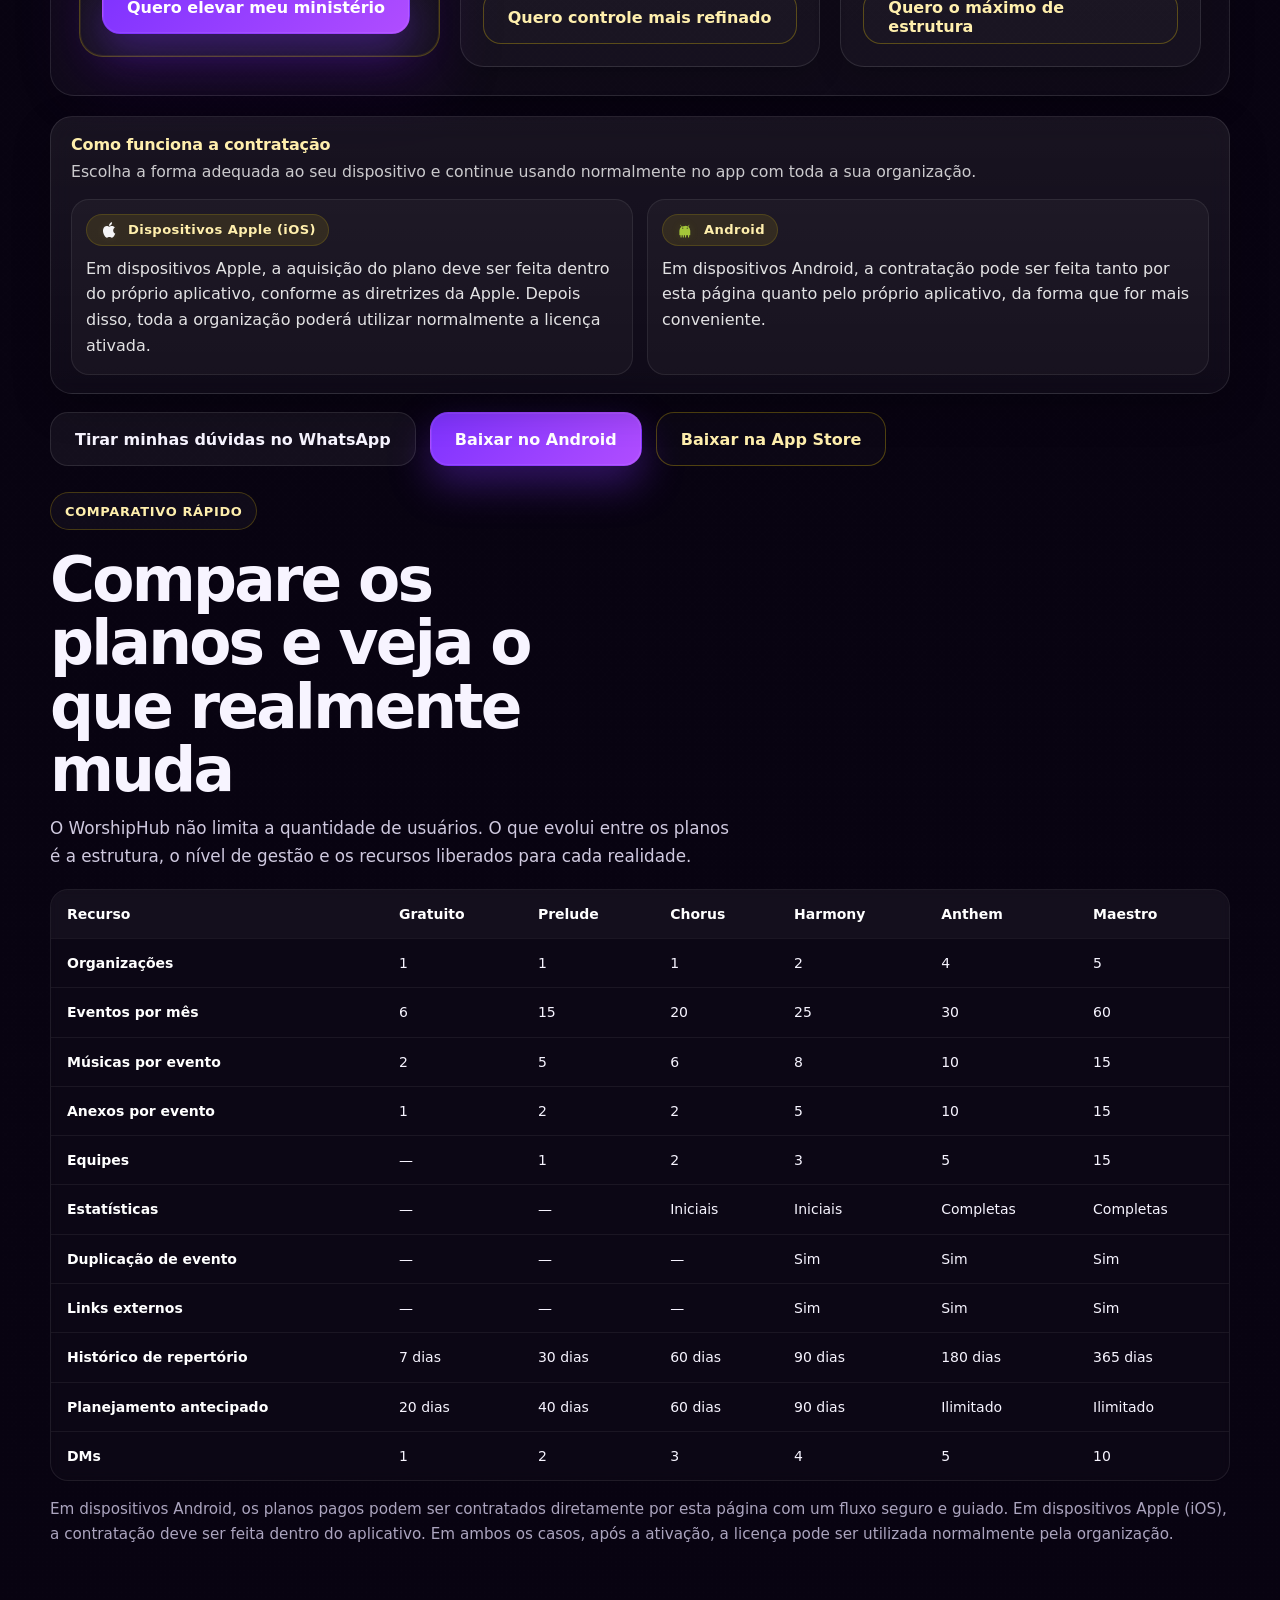
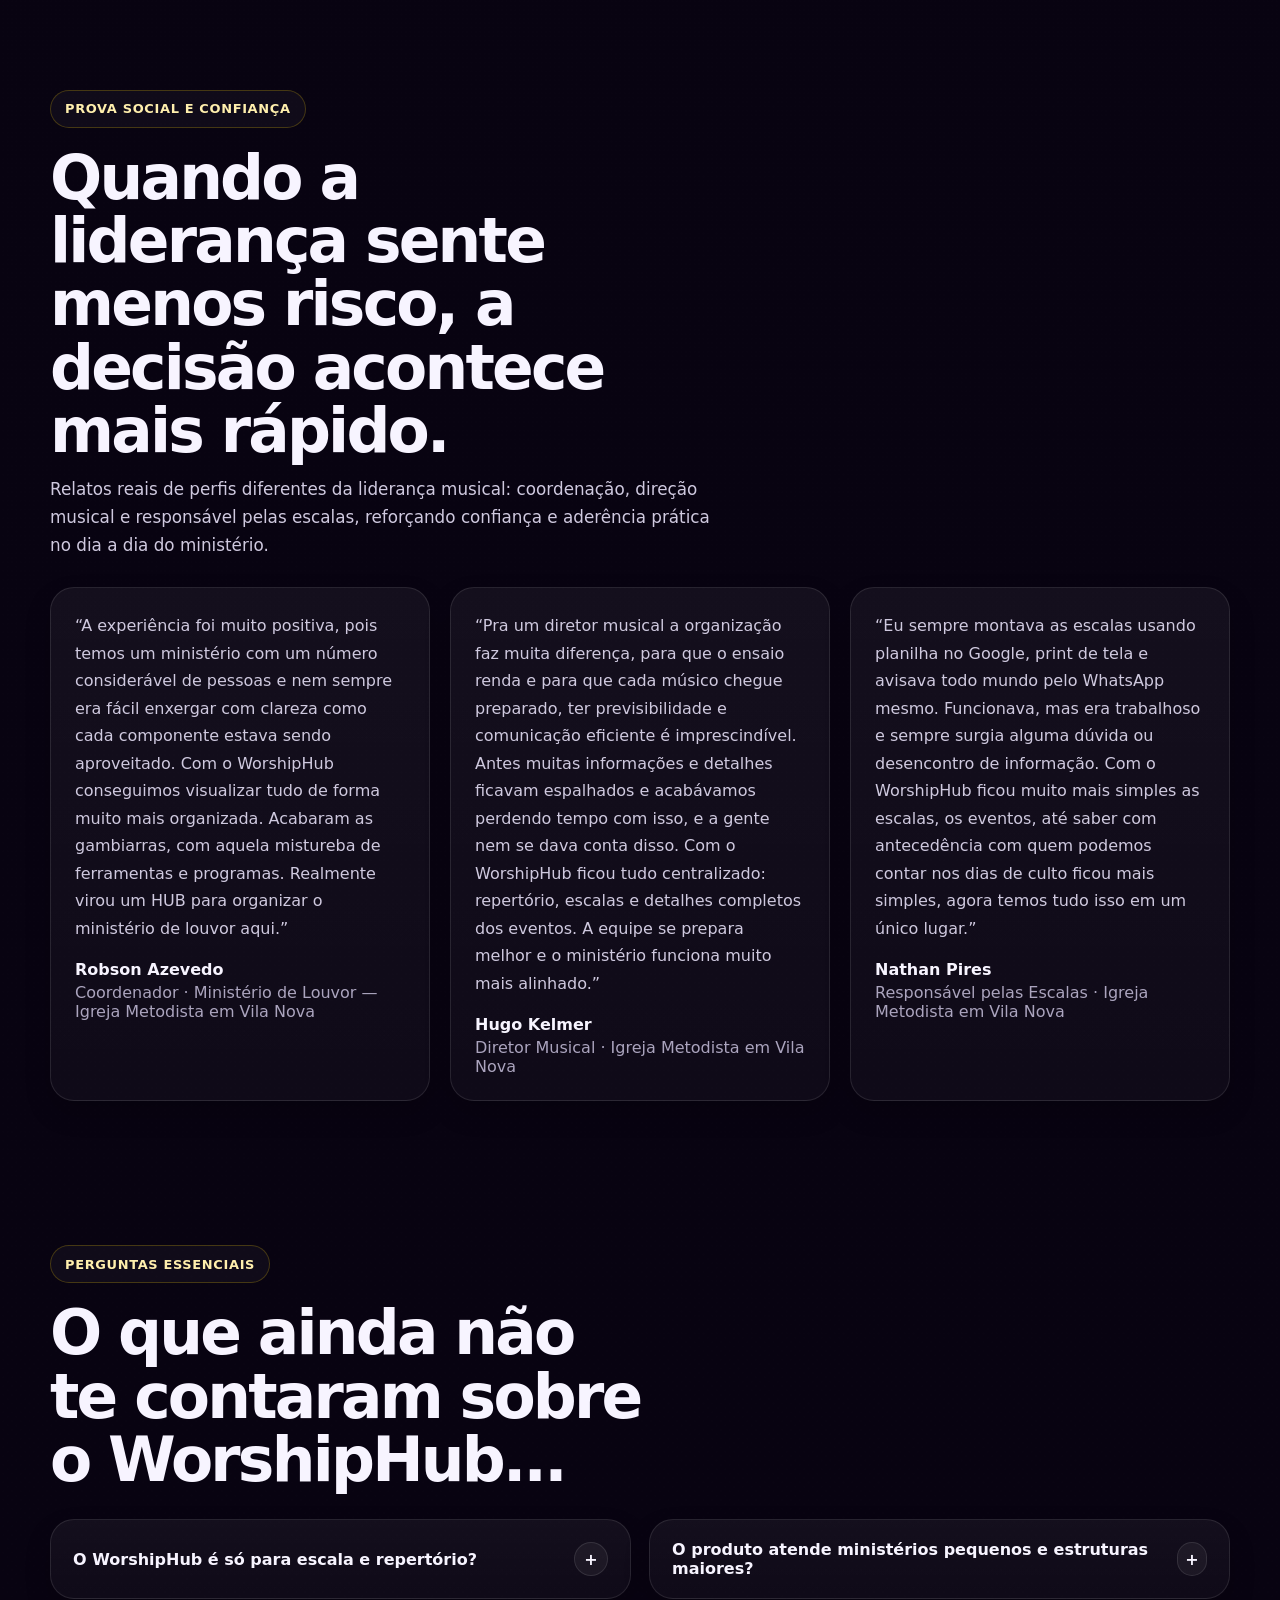
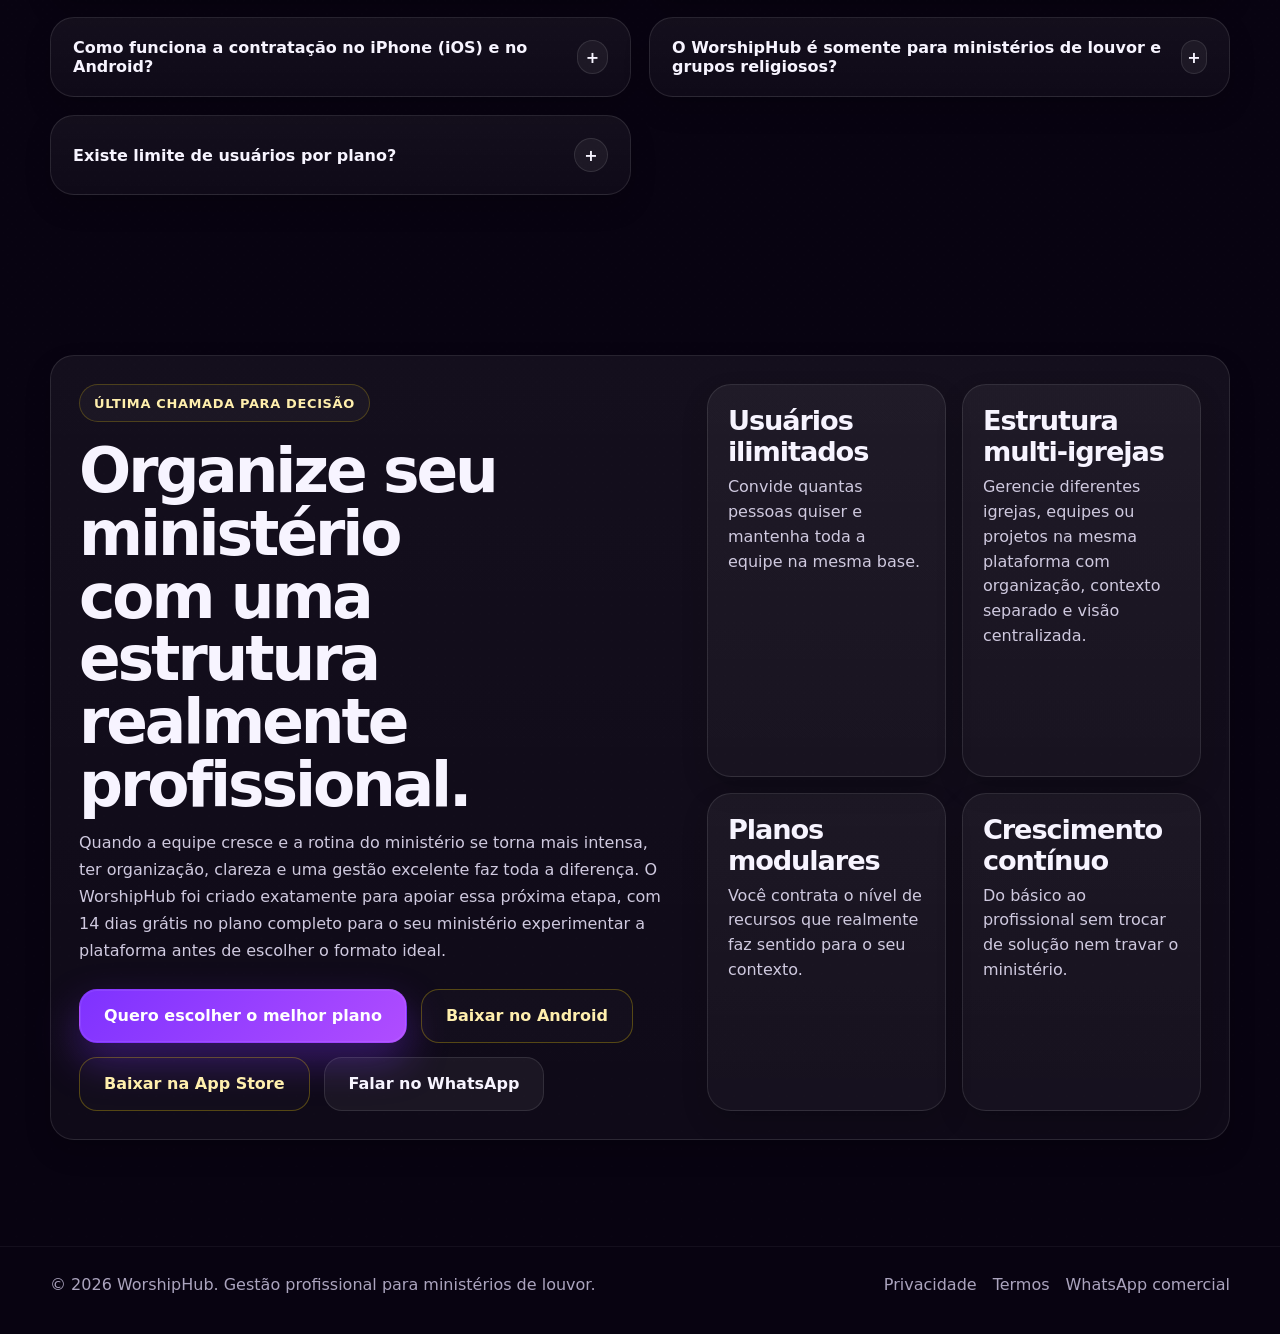
==== commit ac65eb8b: "Update index.html" ====
--- a/index.html
+++ b/index.html
@@ -93,8 +93,9 @@
             <div class="brand-subtitle">Gestão profissional para Ministérios de Louvor</div>
           </div>
         </a>
-        <nav class="nav-actions">
+                <nav class="nav-actions">
           <a class="btn btn-secondary" href="#planos">Ver planos</a>
+          <a class="btn btn-secondary" href="https://app.worshiphub-recover.org/" target="_blank" rel="noopener">Painel Web Beta</a>
           <a class="btn btn-primary" href="#planos">Quero organizar meu ministério</a>
         </nav>
       </div>
@@ -110,10 +111,10 @@
 <p>Centralize escalas, músicas, links, indisponibilidades e comunicação em uma plataforma feita para equipes de louvor que querem servir com mais organização, menos retrabalho e mais clareza em cada evento.</p>
 
   <div class="hero-actions">
-  <a class="btn btn-primary" href="#planos">Começar grátis no app</a>
-  <a class="btn btn-secondary js-download-app" href="https://play.google.com/store/apps/details?id=com.robsonazevedo.worshiphub&pcampaignid=web_share">Baixar no Android</a>
+  <a class="btn btn-primary js-download-app" href="https://play.google.com/store/apps/details?id=com.robsonazevedo.worshiphub&pcampaignid=web_share">Baixar no Android</a>
   <a class="btn btn-secondary js-download-app-ios" href="https://apps.apple.com/us/app/worshiphub/id6754579246" target="_blank" rel="noopener">Baixar na App Store</a>
-  <a class="btn btn-ghost js-whatsapp" href="#" target="_blank" rel="noopener">Falar no WhatsApp</a>
+  <a class="btn btn-secondary" href="https://youtube.com/playlist?list=PLmSiJuuaYFi0Y4gF2hgBQ3VcqSdpHK9Tw&si=0ssSc-FnZ9UWHf15" target="_blank" rel="noopener">Assistir primeiros passos</a>
+  <a class="btn btn-ghost" href="https://app.worshiphub-recover.org/" target="_blank" rel="noopener">Já usa? Painel Web Beta</a>
 </div>
   <ul class="proof-list">
   <li>Escalas, repertório, equipe e comunicação reunidos em um só lugar</li>
@@ -362,7 +363,22 @@
                 >
                   Ver tutorial essencial no YouTube
                 </a>
-              </div>
+
+                <a
+                  class="btn btn-ghost"
+                  href="https://app.worshiphub-recover.org/"
+                  target="_blank"
+                  rel="noopener"
+                  aria-label="Acessar Painel Web Beta do WorshipHub"
+                >
+                  Já usa o WorshipHub? Painel Web Beta
+                </a>
+              </div>
+
+              <p class="section-lead" style="margin-top:14px;font-size:.95rem;max-width:58ch;">
+                O Painel Web é indicado para coordenadores e administradores já cadastrados.
+                Use a mesma conta do app para gerenciar sua igreja em tela maior.
+              </p>
             </div>
 
             <div class="starter-steps" aria-label="Resumo dos primeiros passos no WorshipHub">
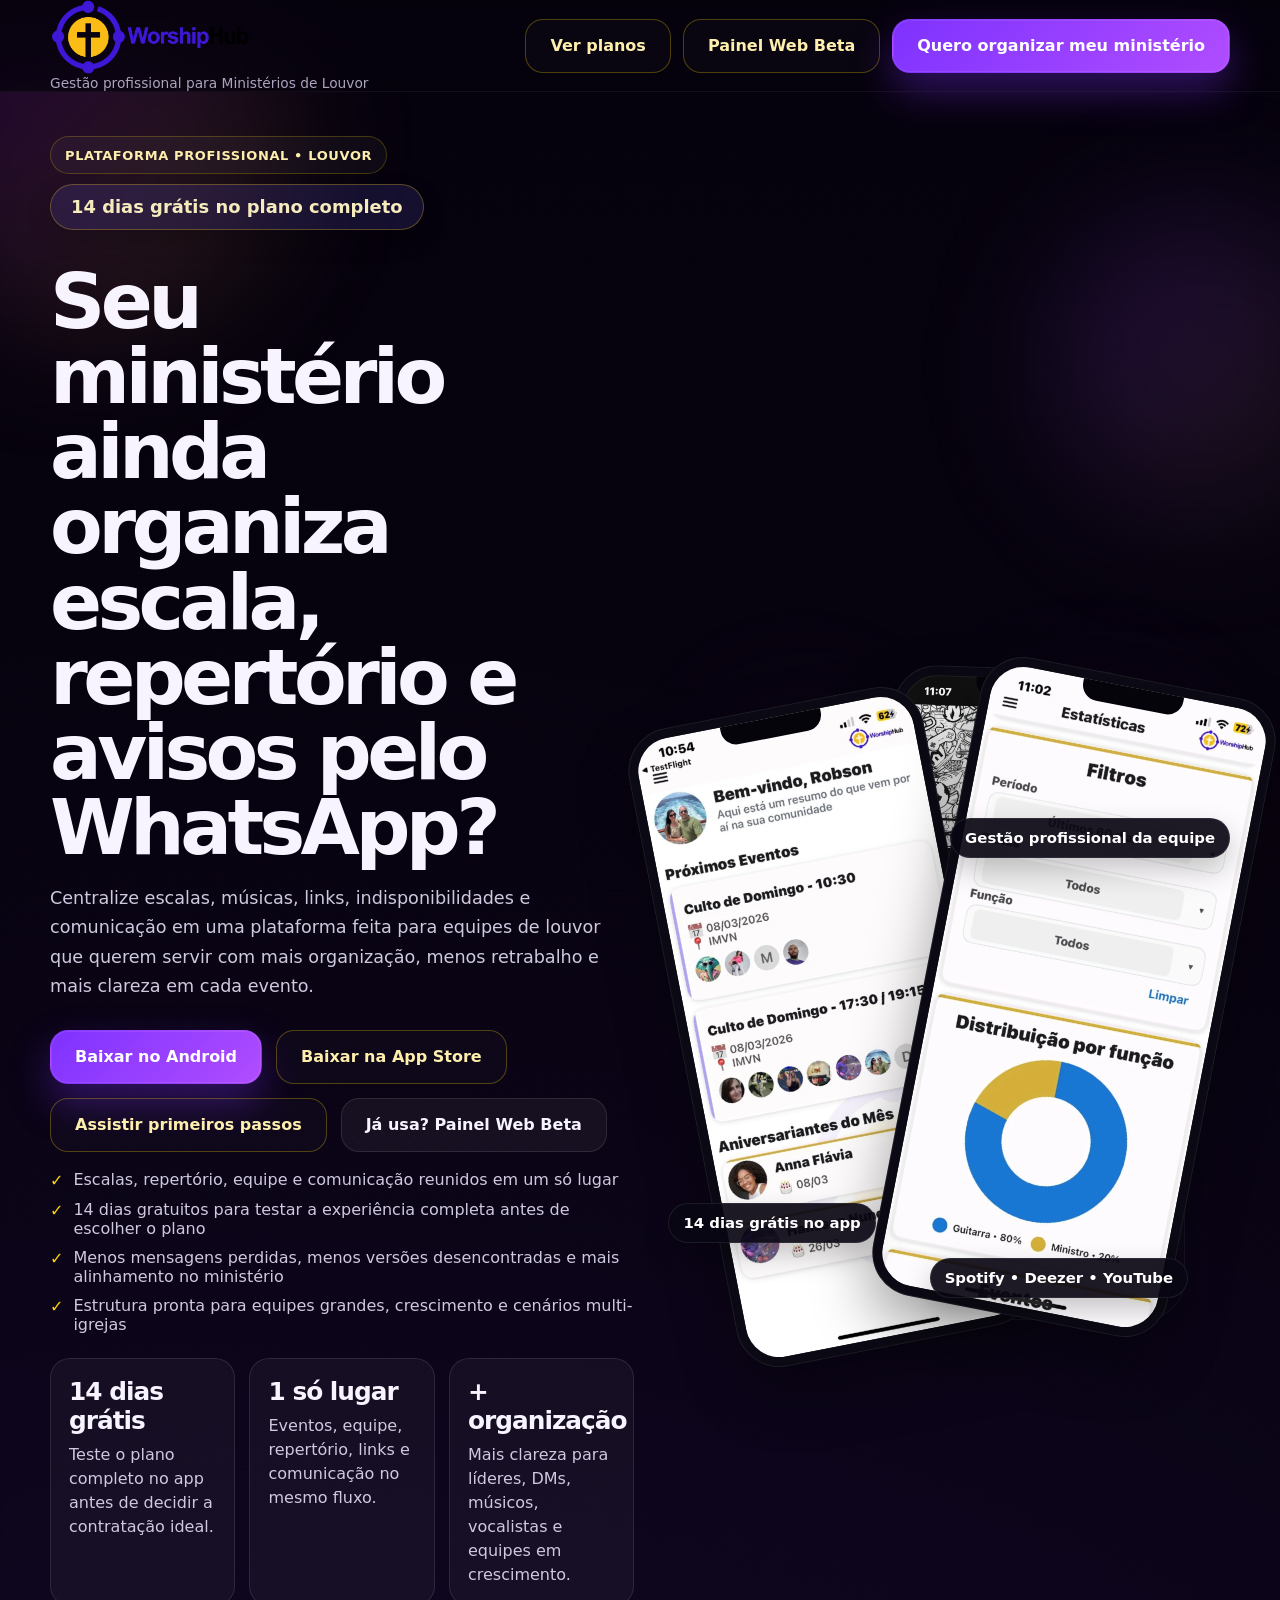
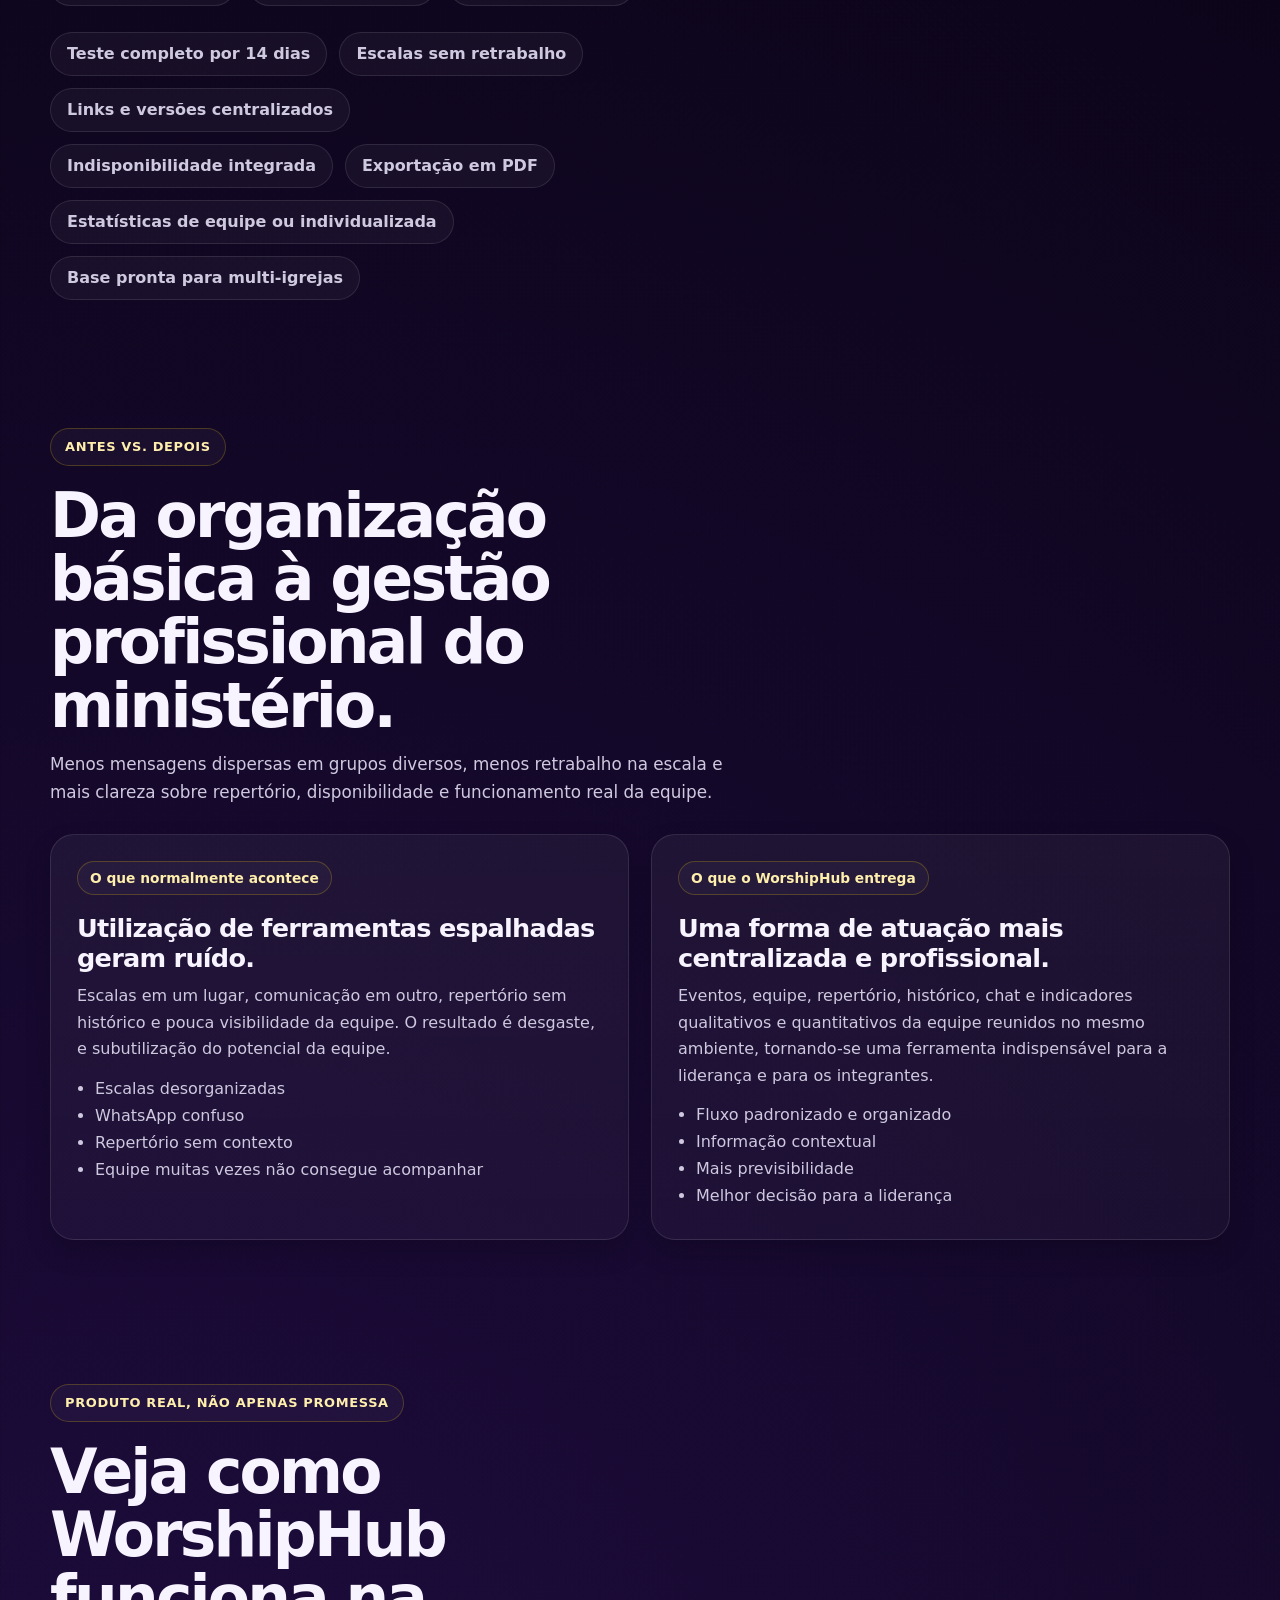
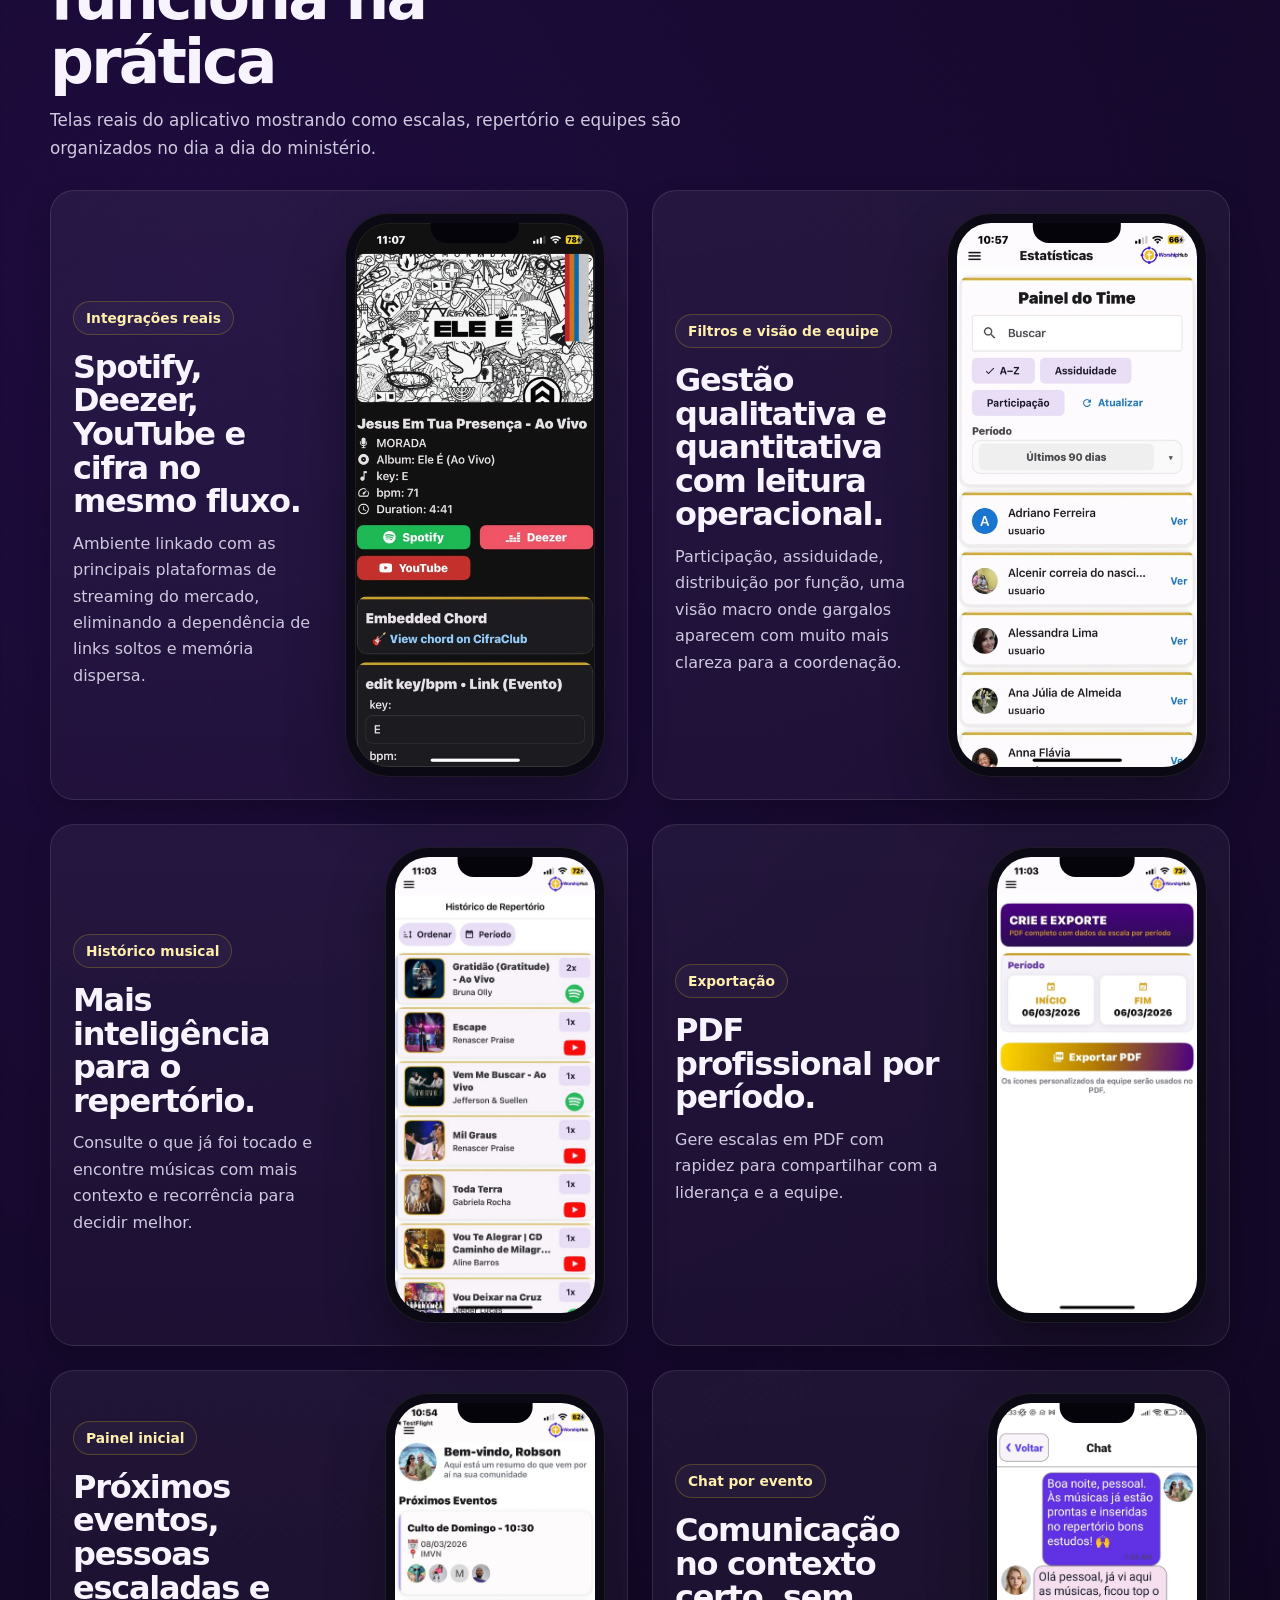
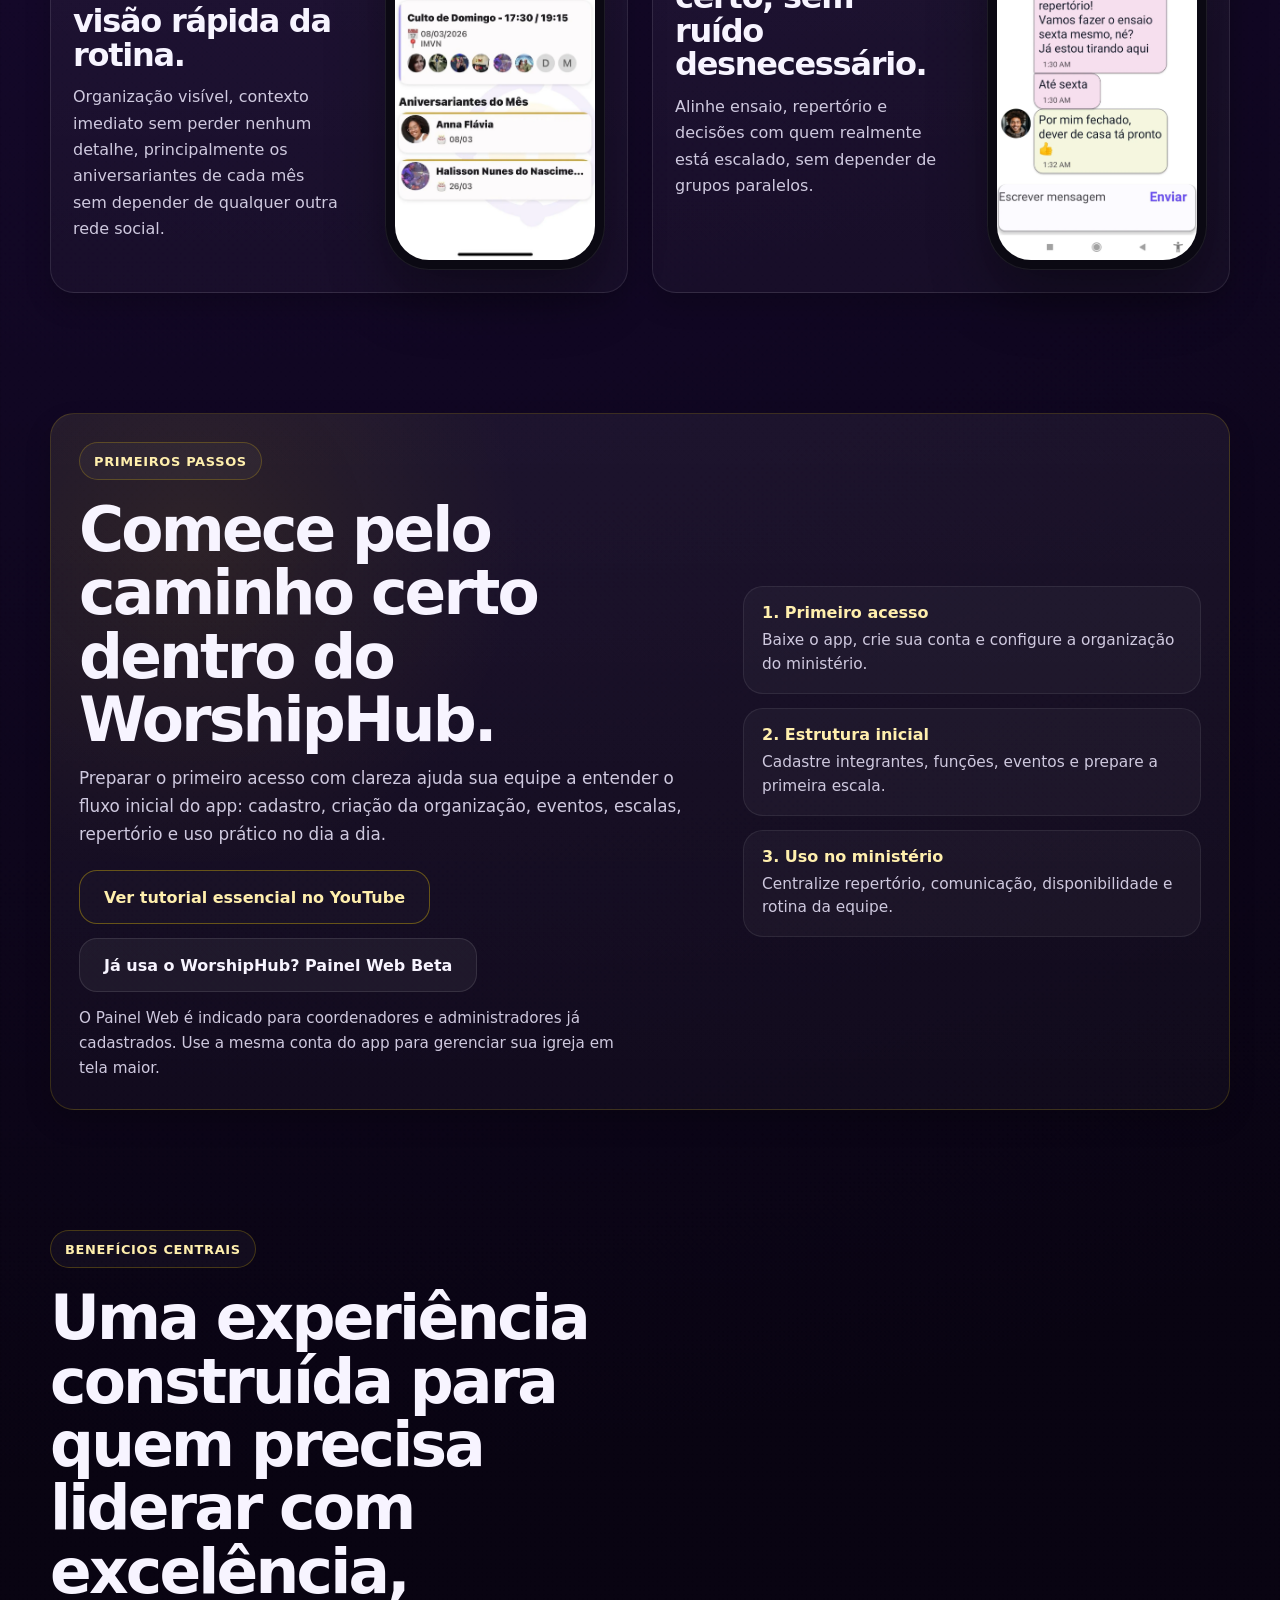
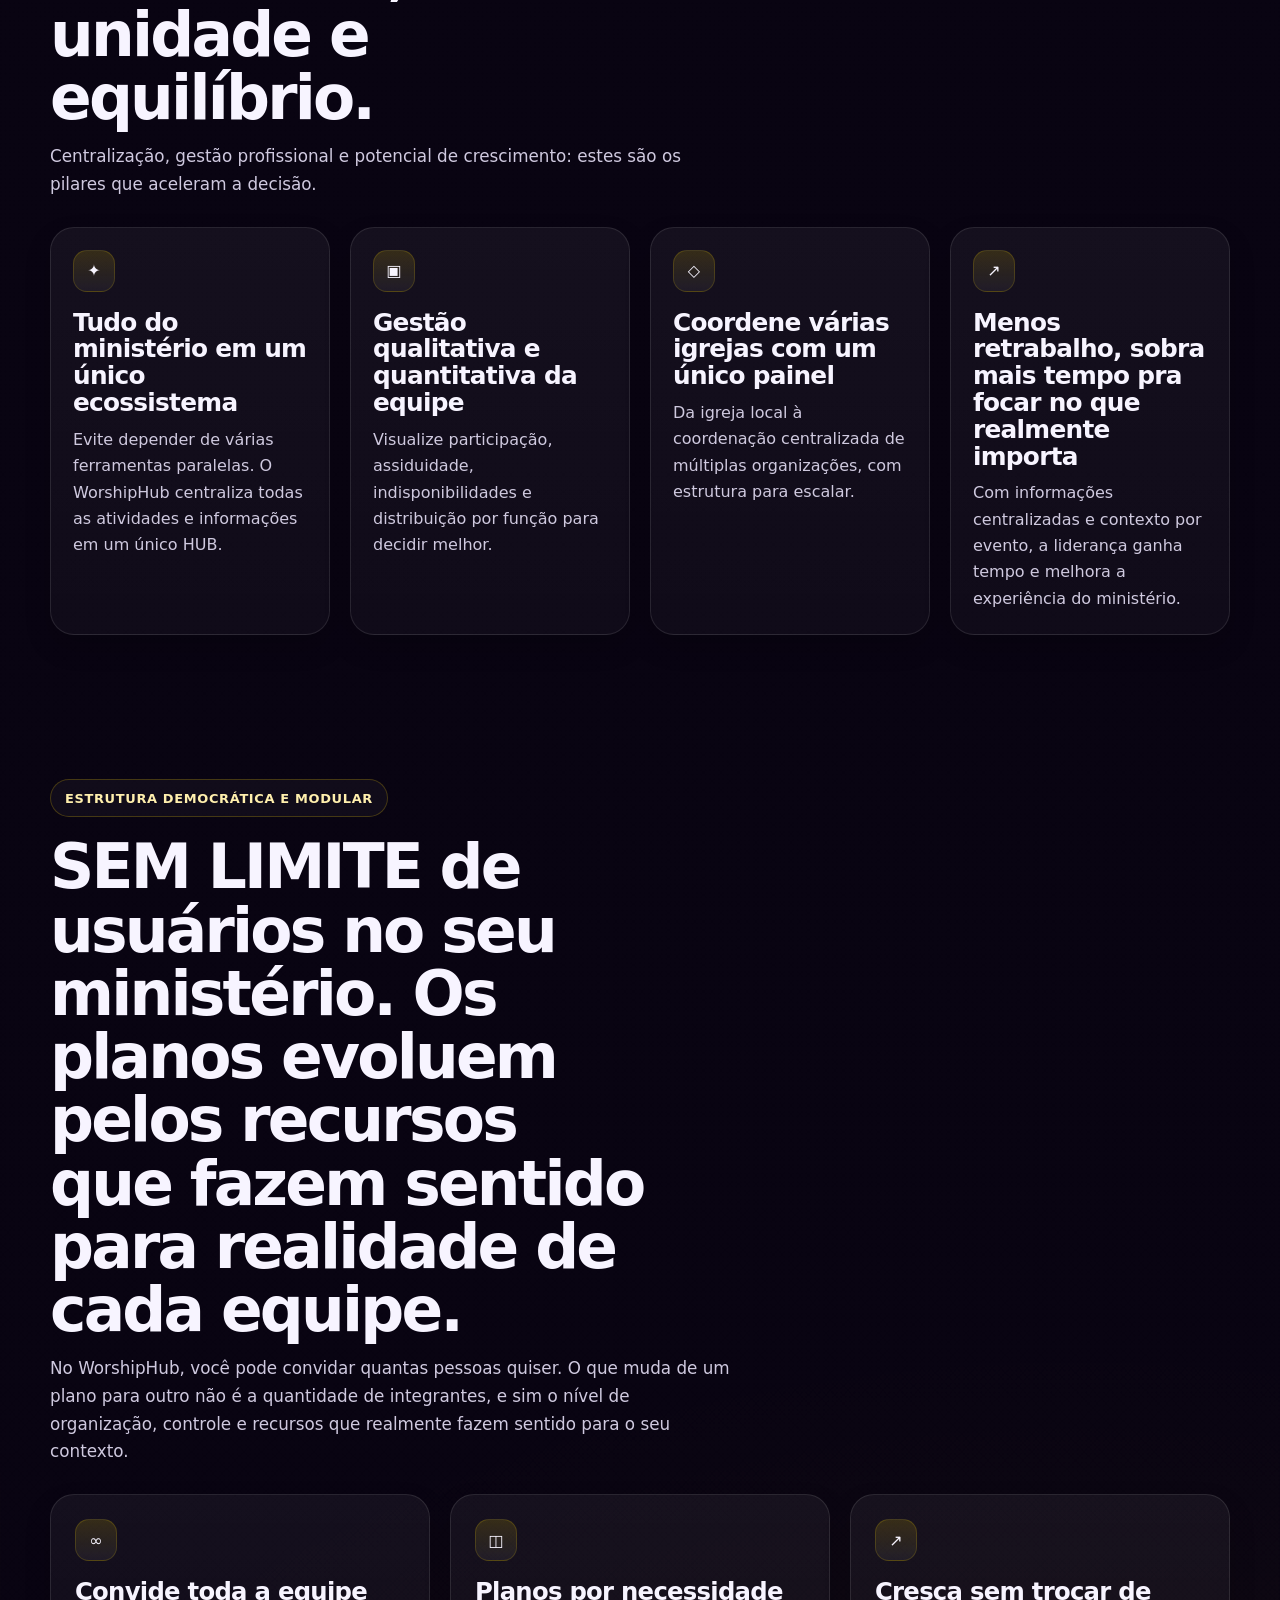
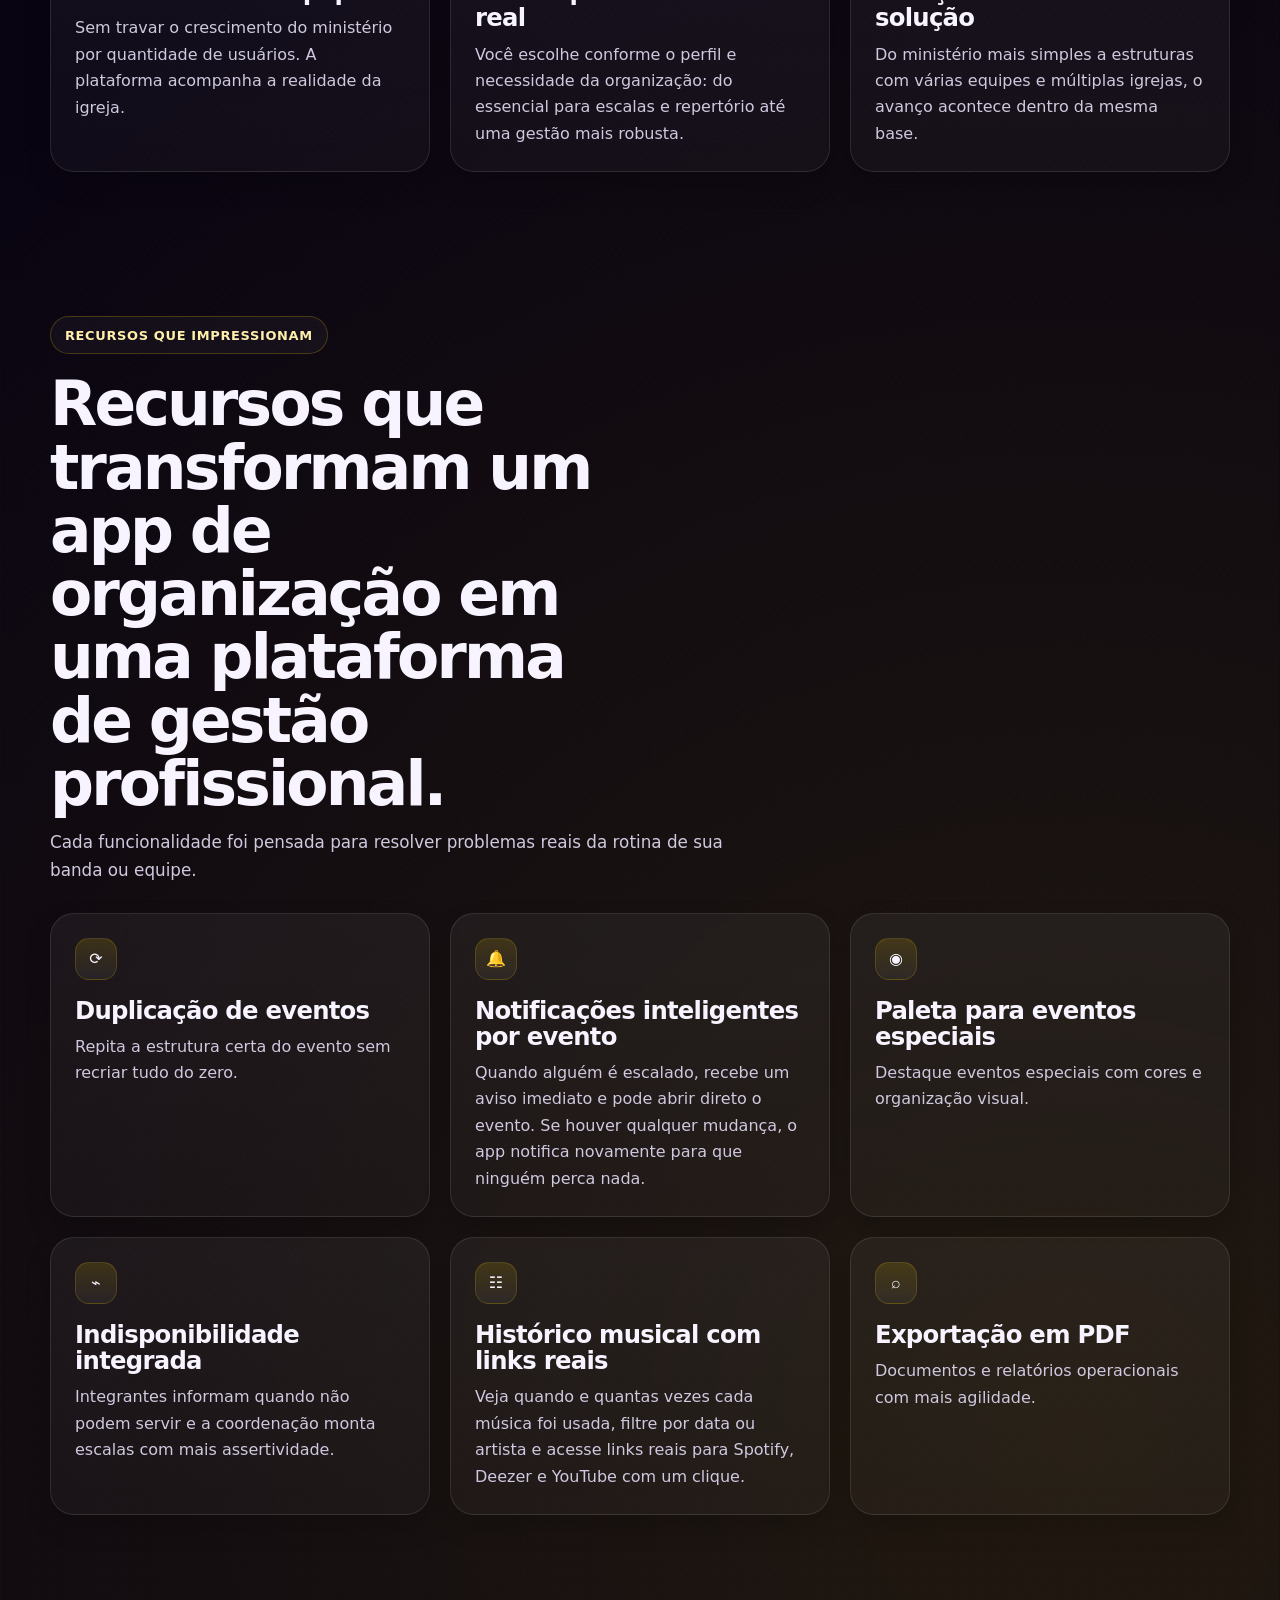
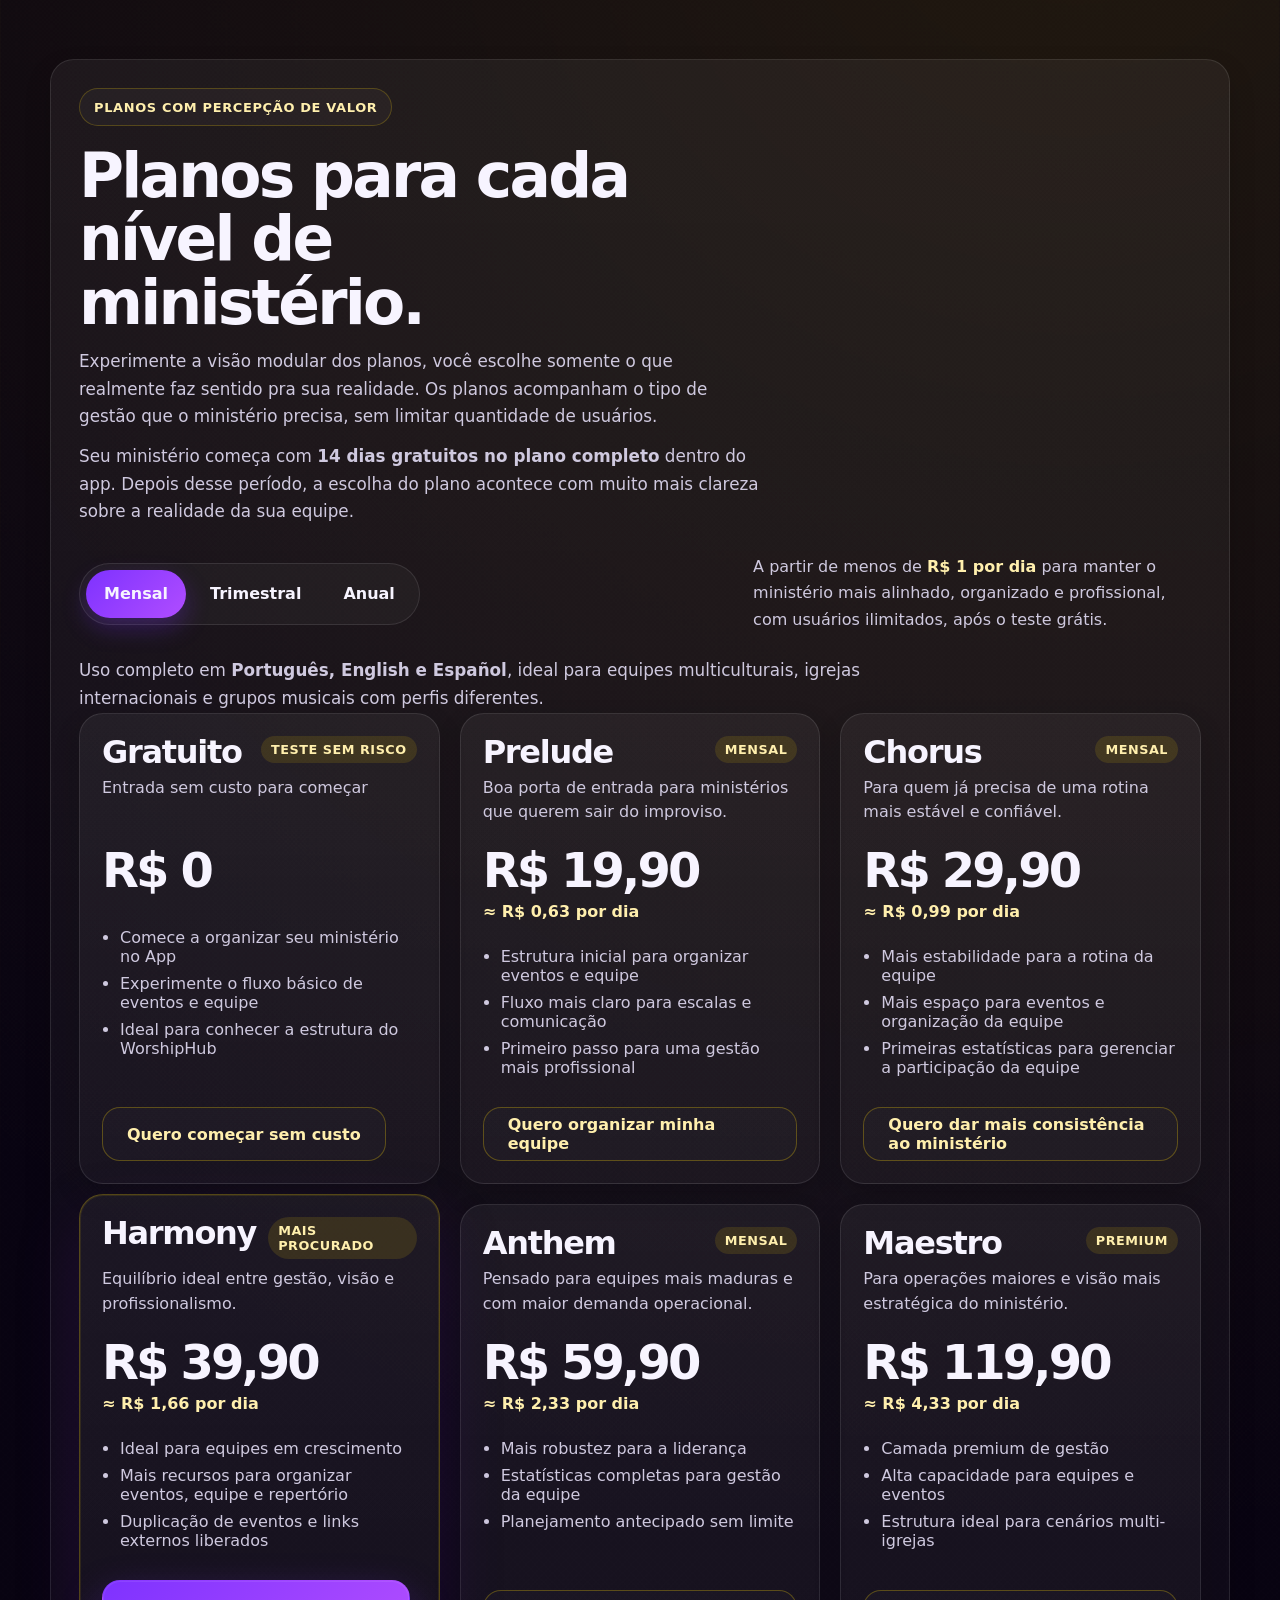
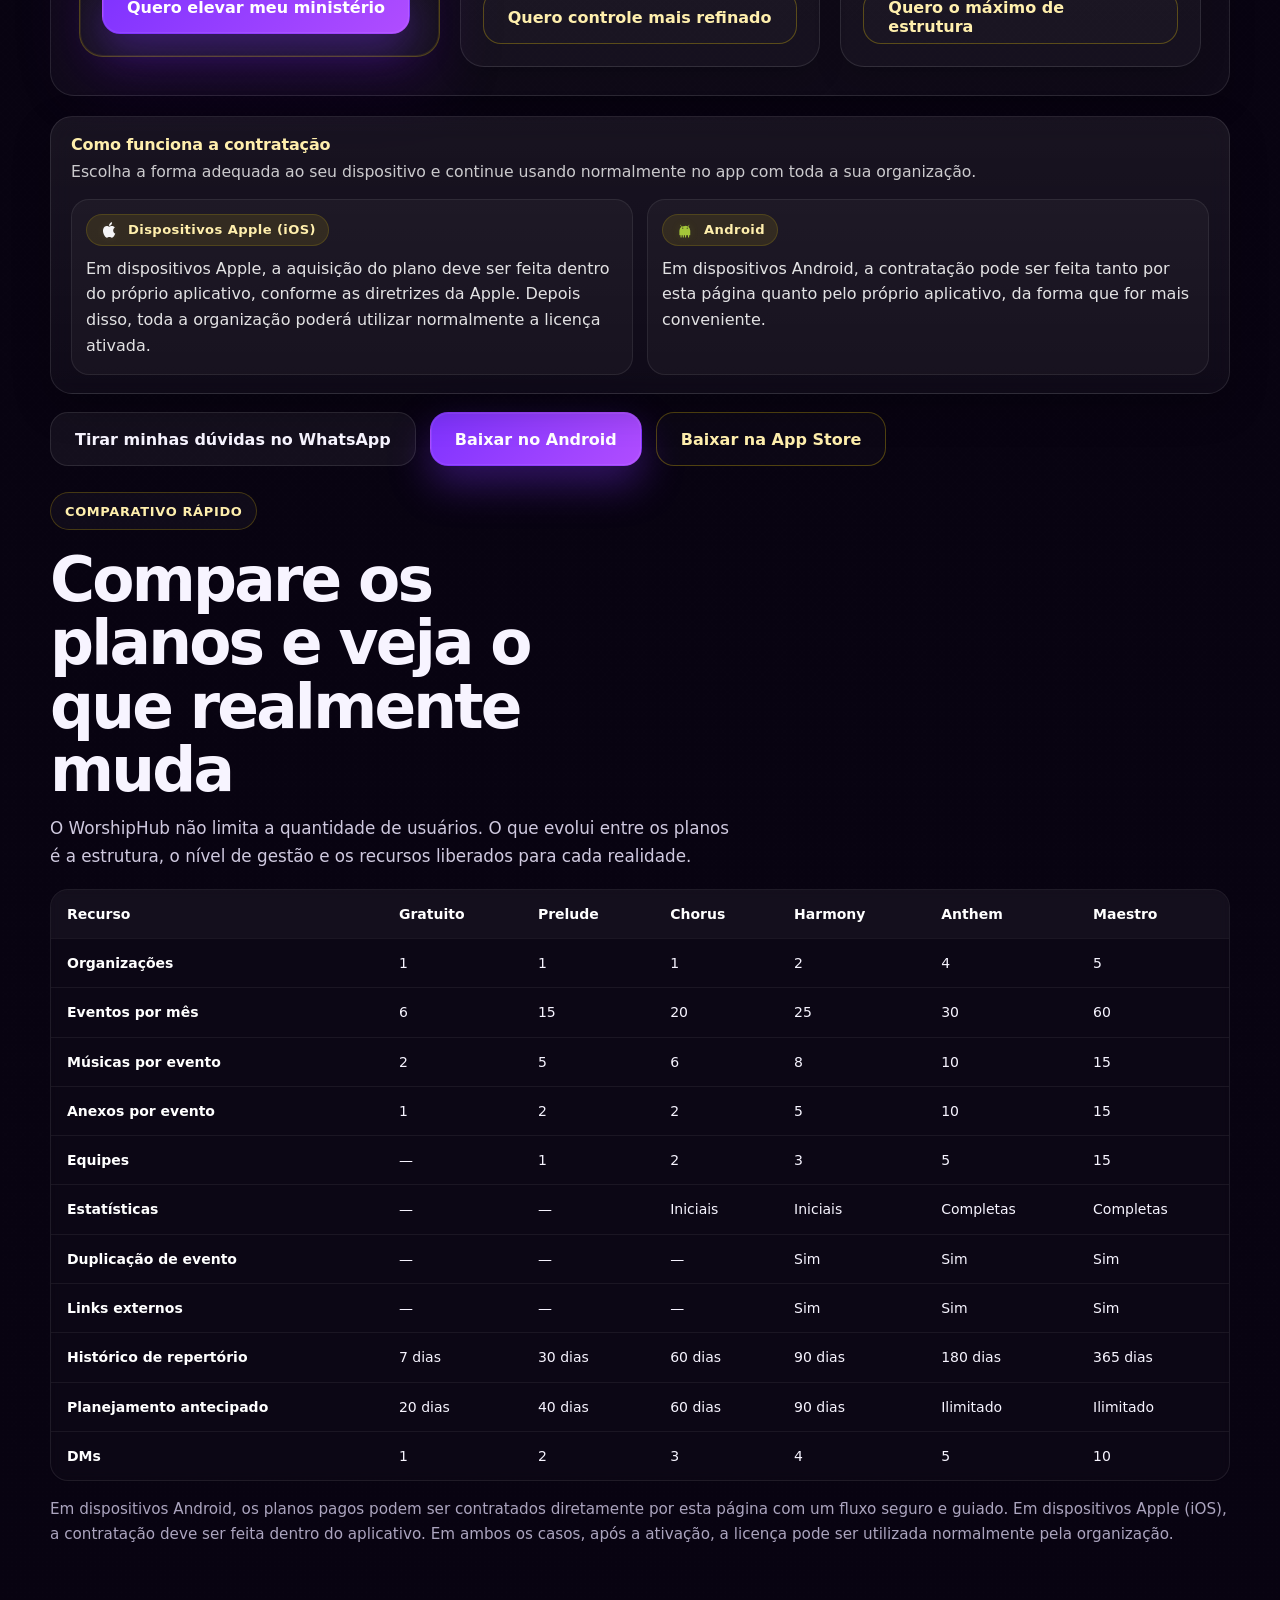
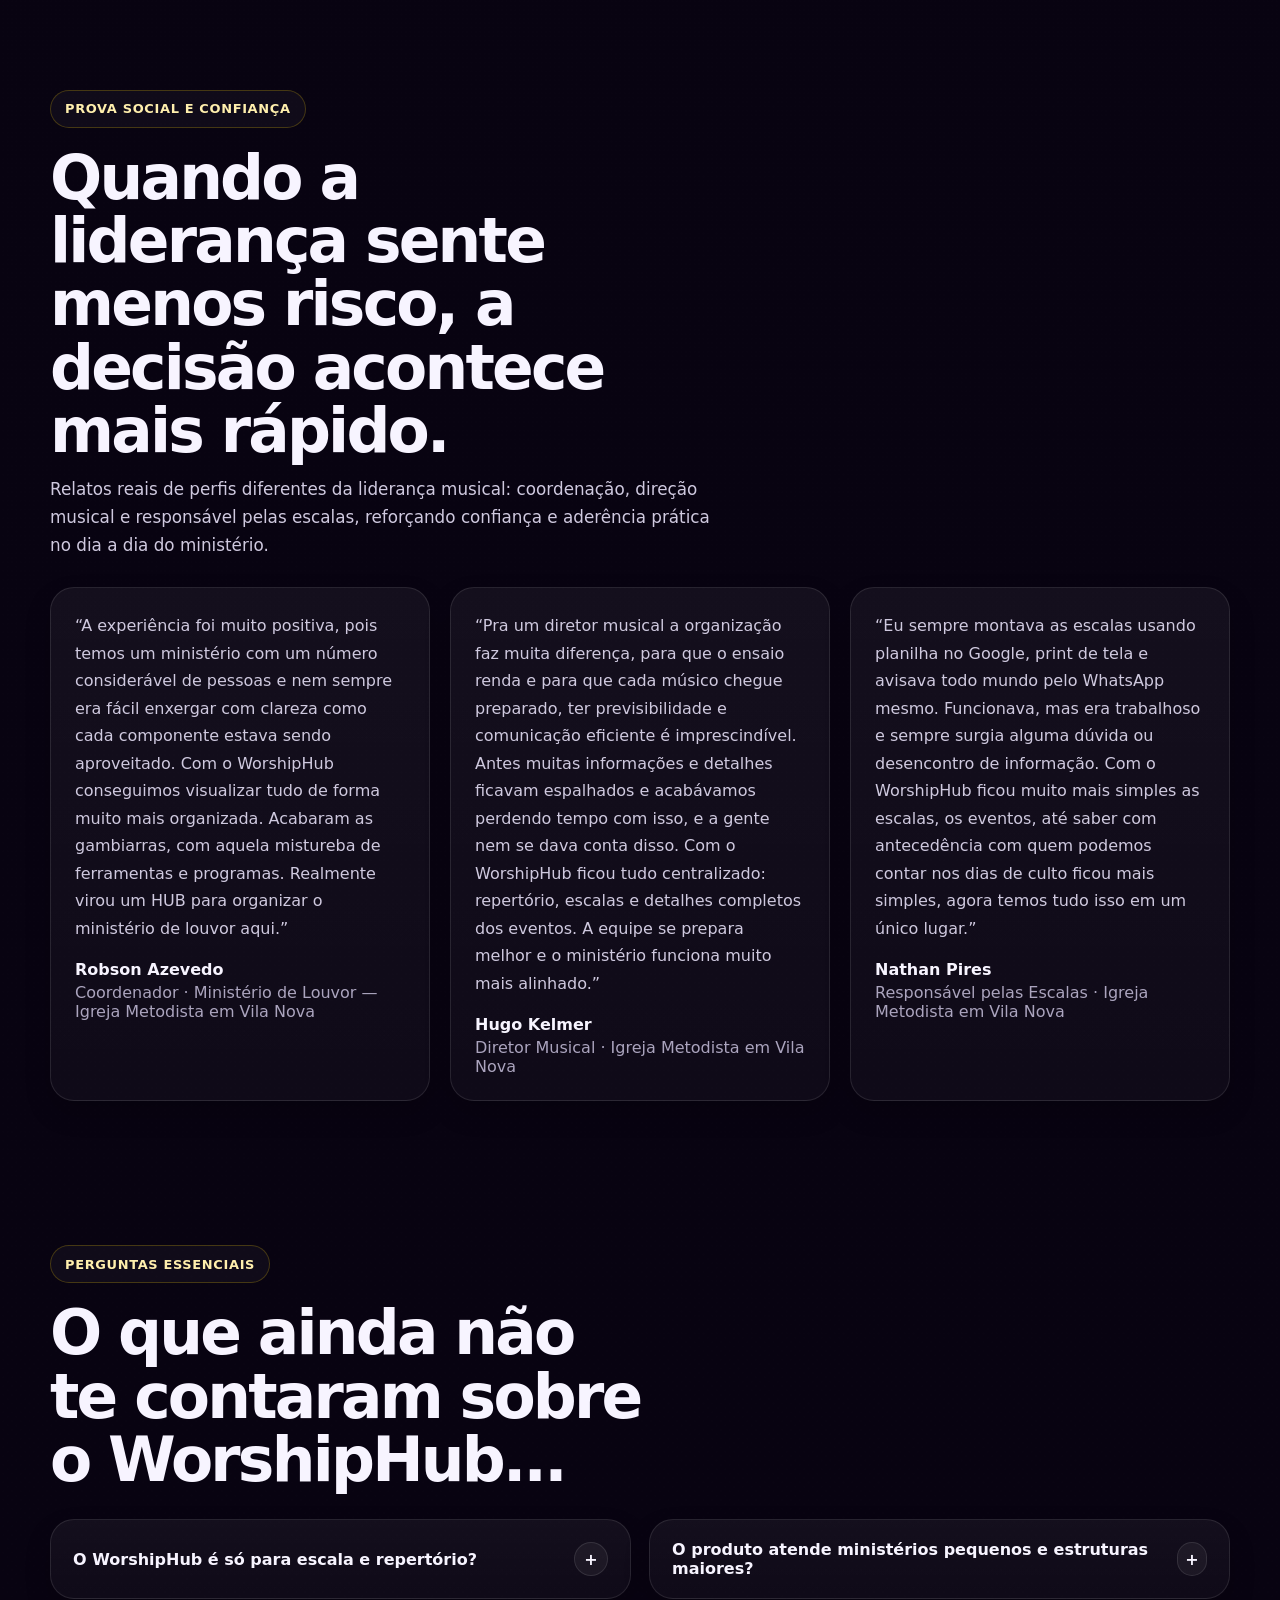
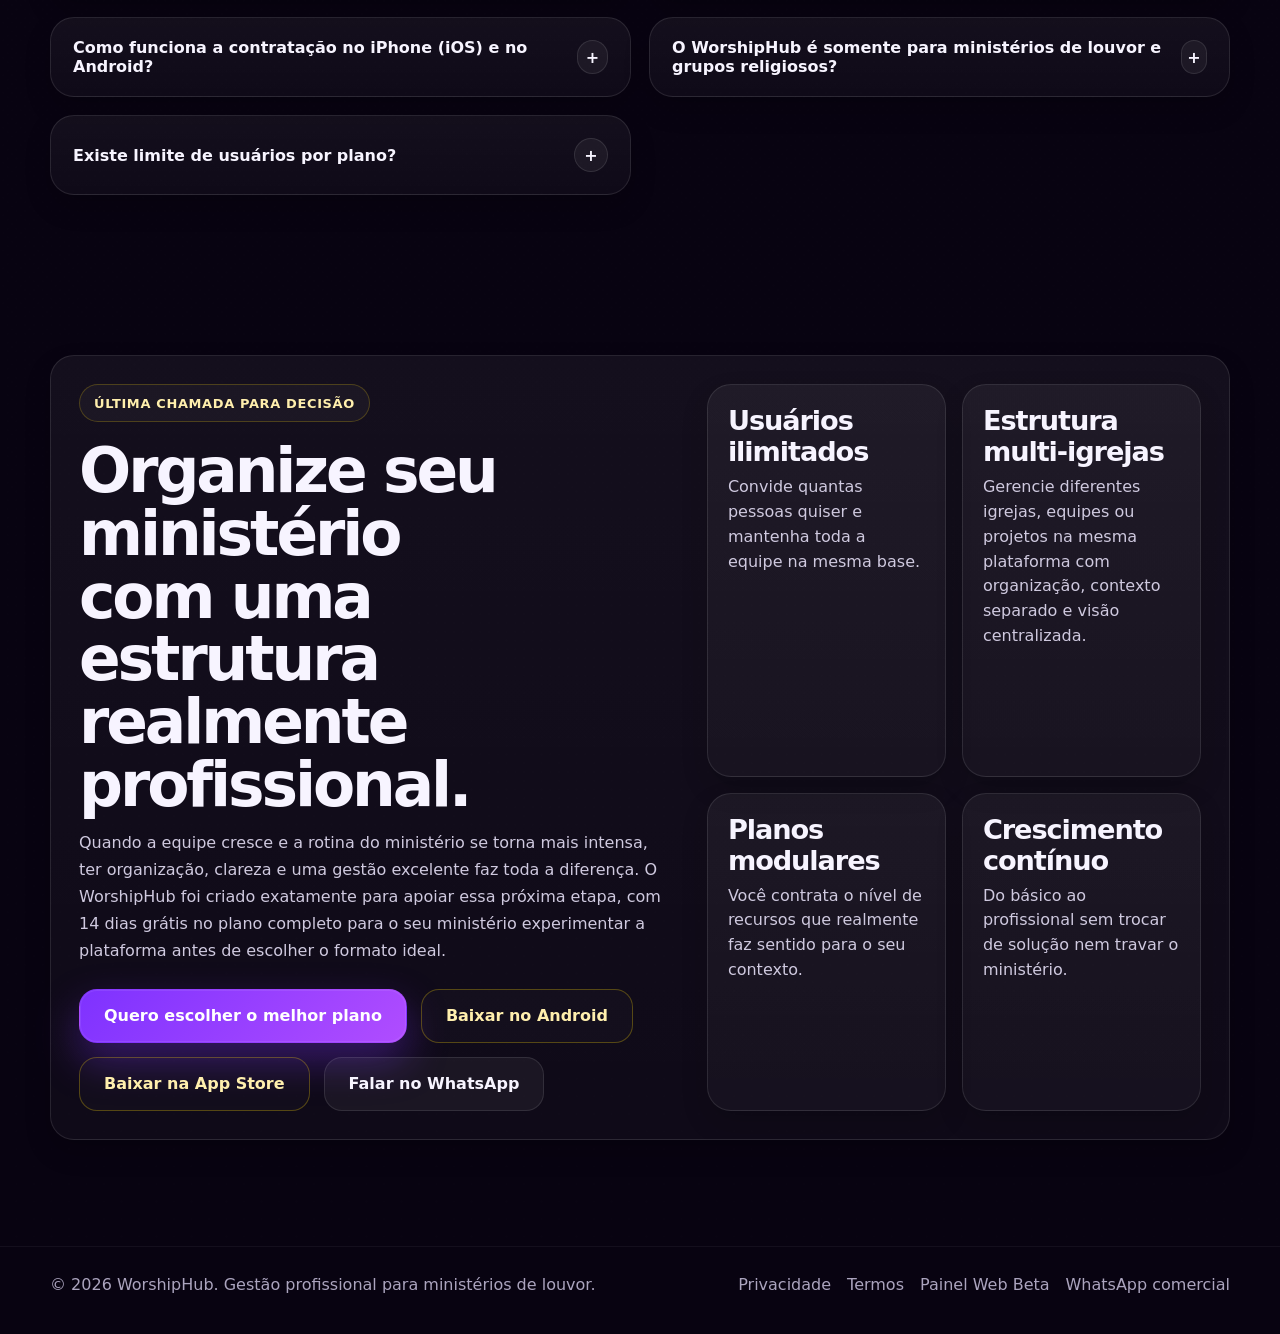
==== commit f261c47b: "Update index.html" ====
--- a/index.html
+++ b/index.html
@@ -1040,6 +1040,7 @@
   <div class="footer-links">
   <a class="js-privacy" href="https://worshiphub-support.pages.dev/privacy">Privacidade</a>
   <a class="js-terms" href="https://worshiphub-support.pages.dev/terms">Termos</a>
+  <a href="https://app.worshiphub-recover.org/" target="_blank" rel="noopener">Painel Web Beta</a>
   <a class="js-whatsapp" href="#" target="_blank" rel="noopener">WhatsApp comercial</a>
 </div>
       </div>
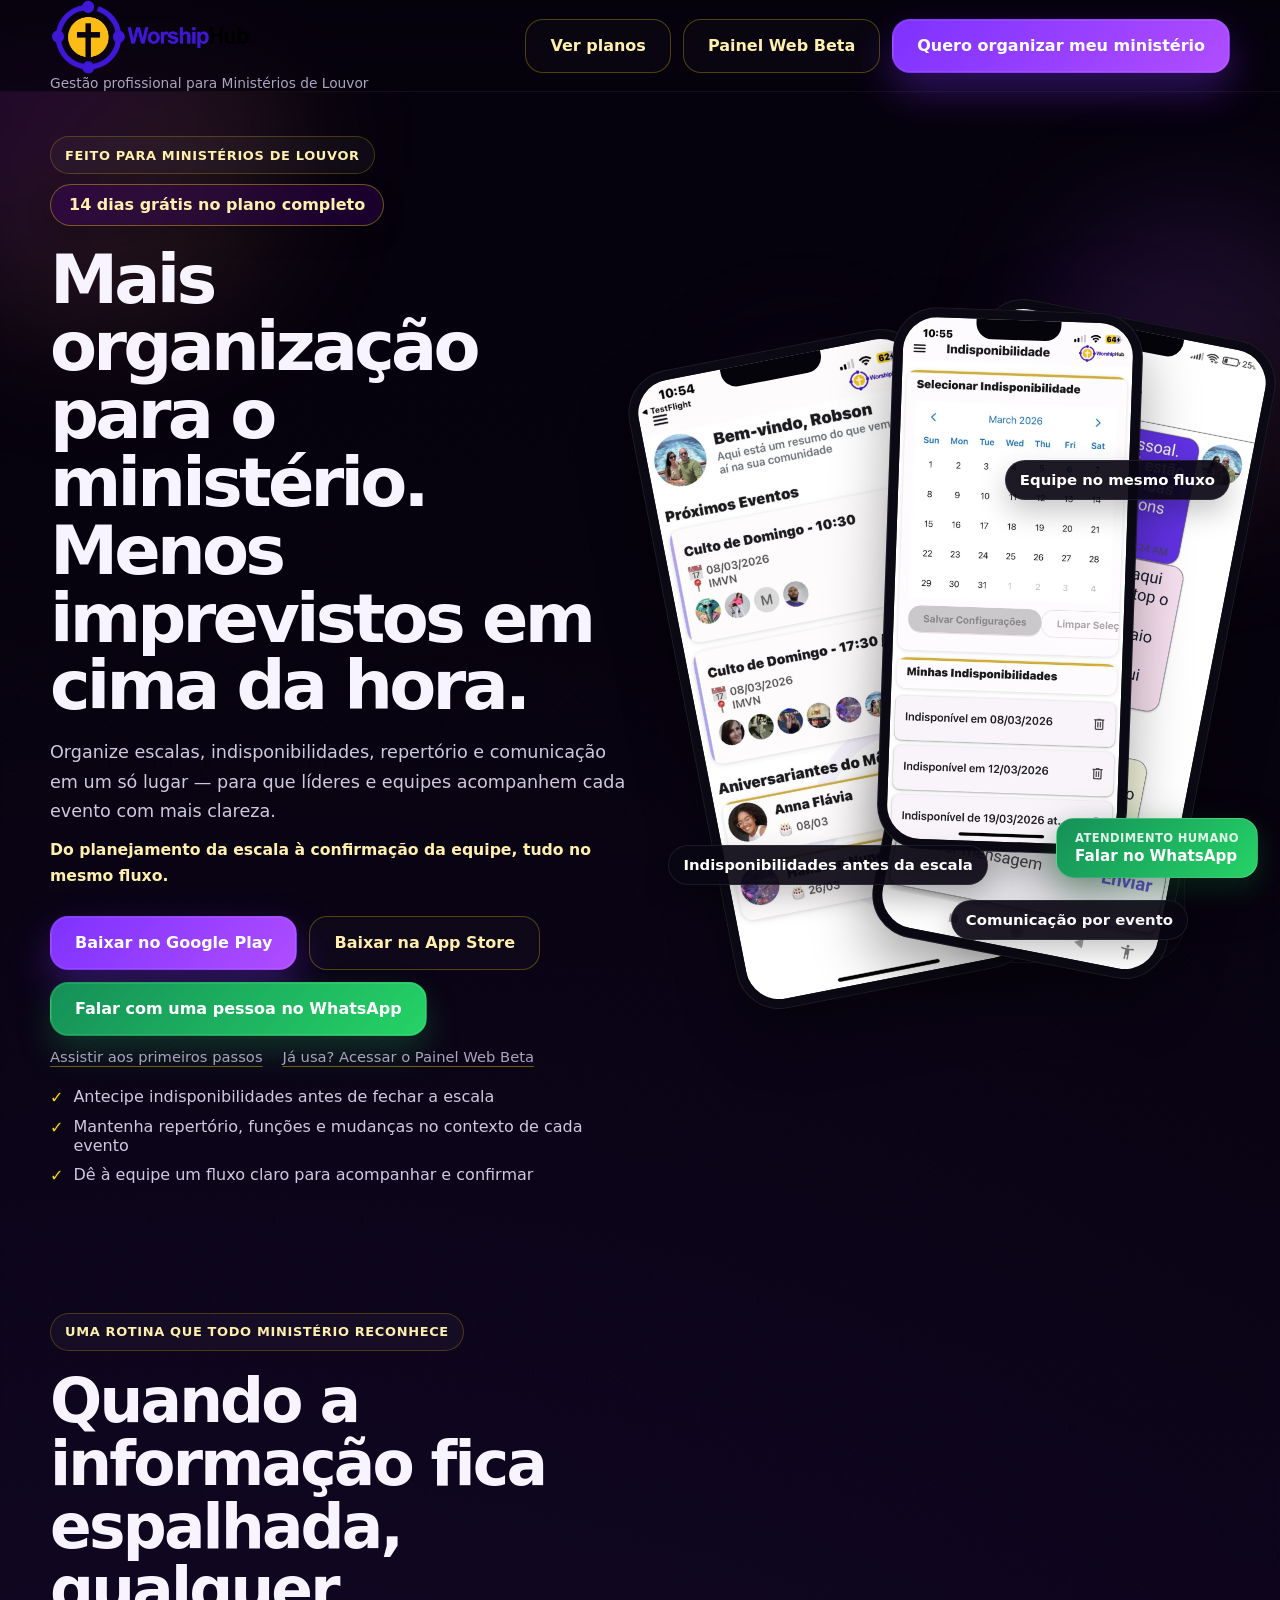
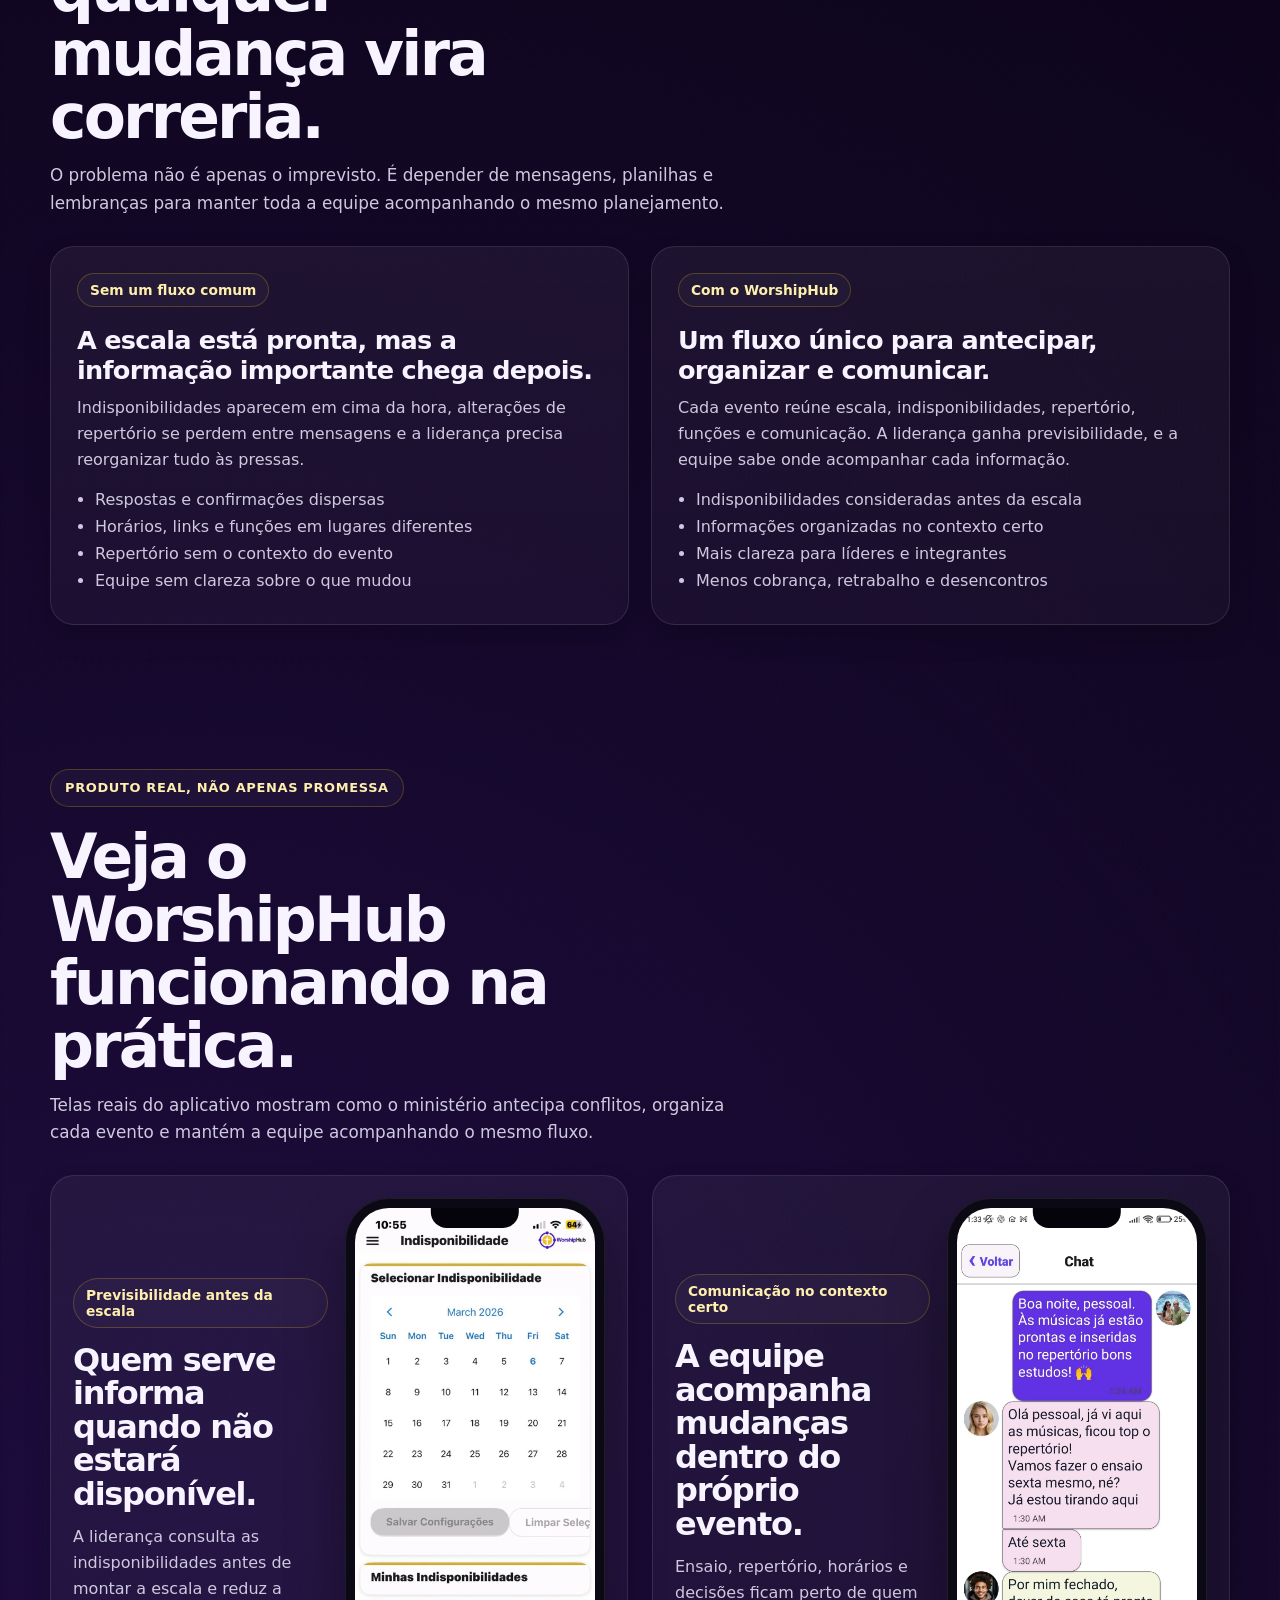
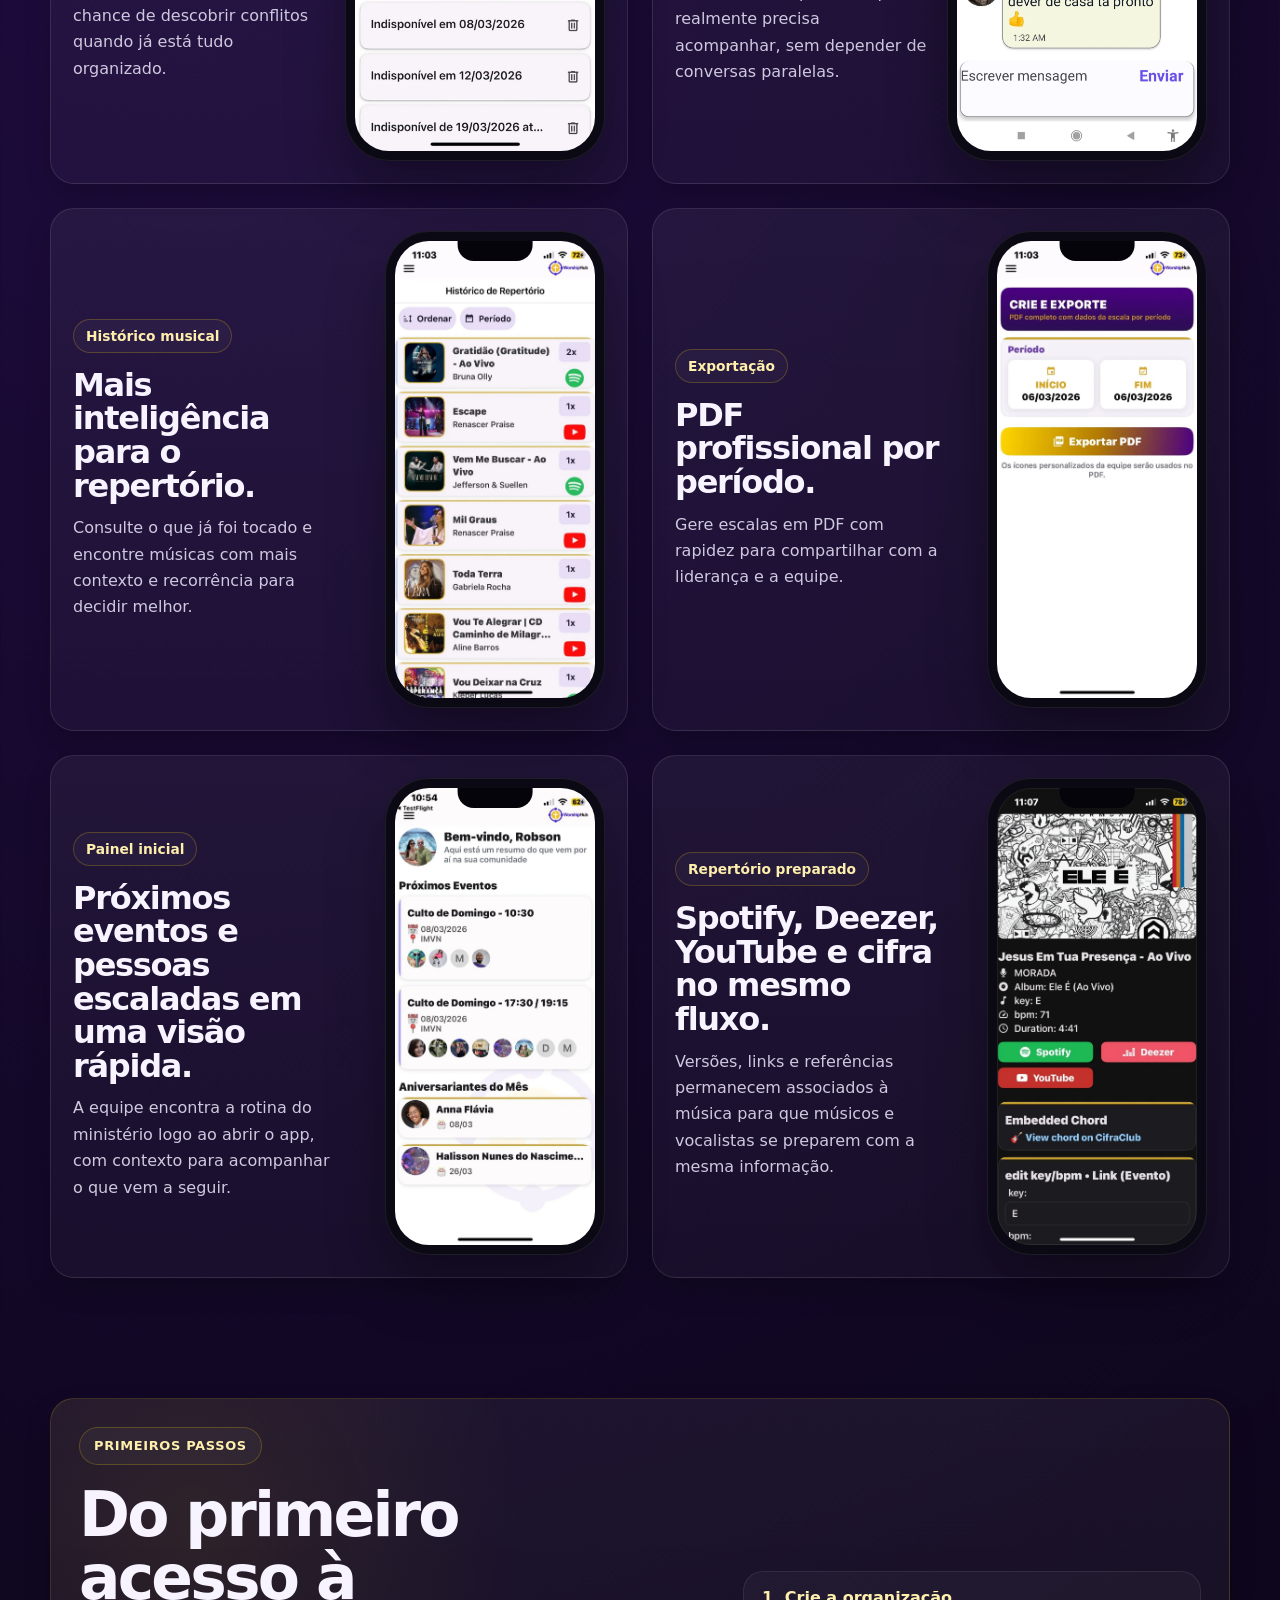
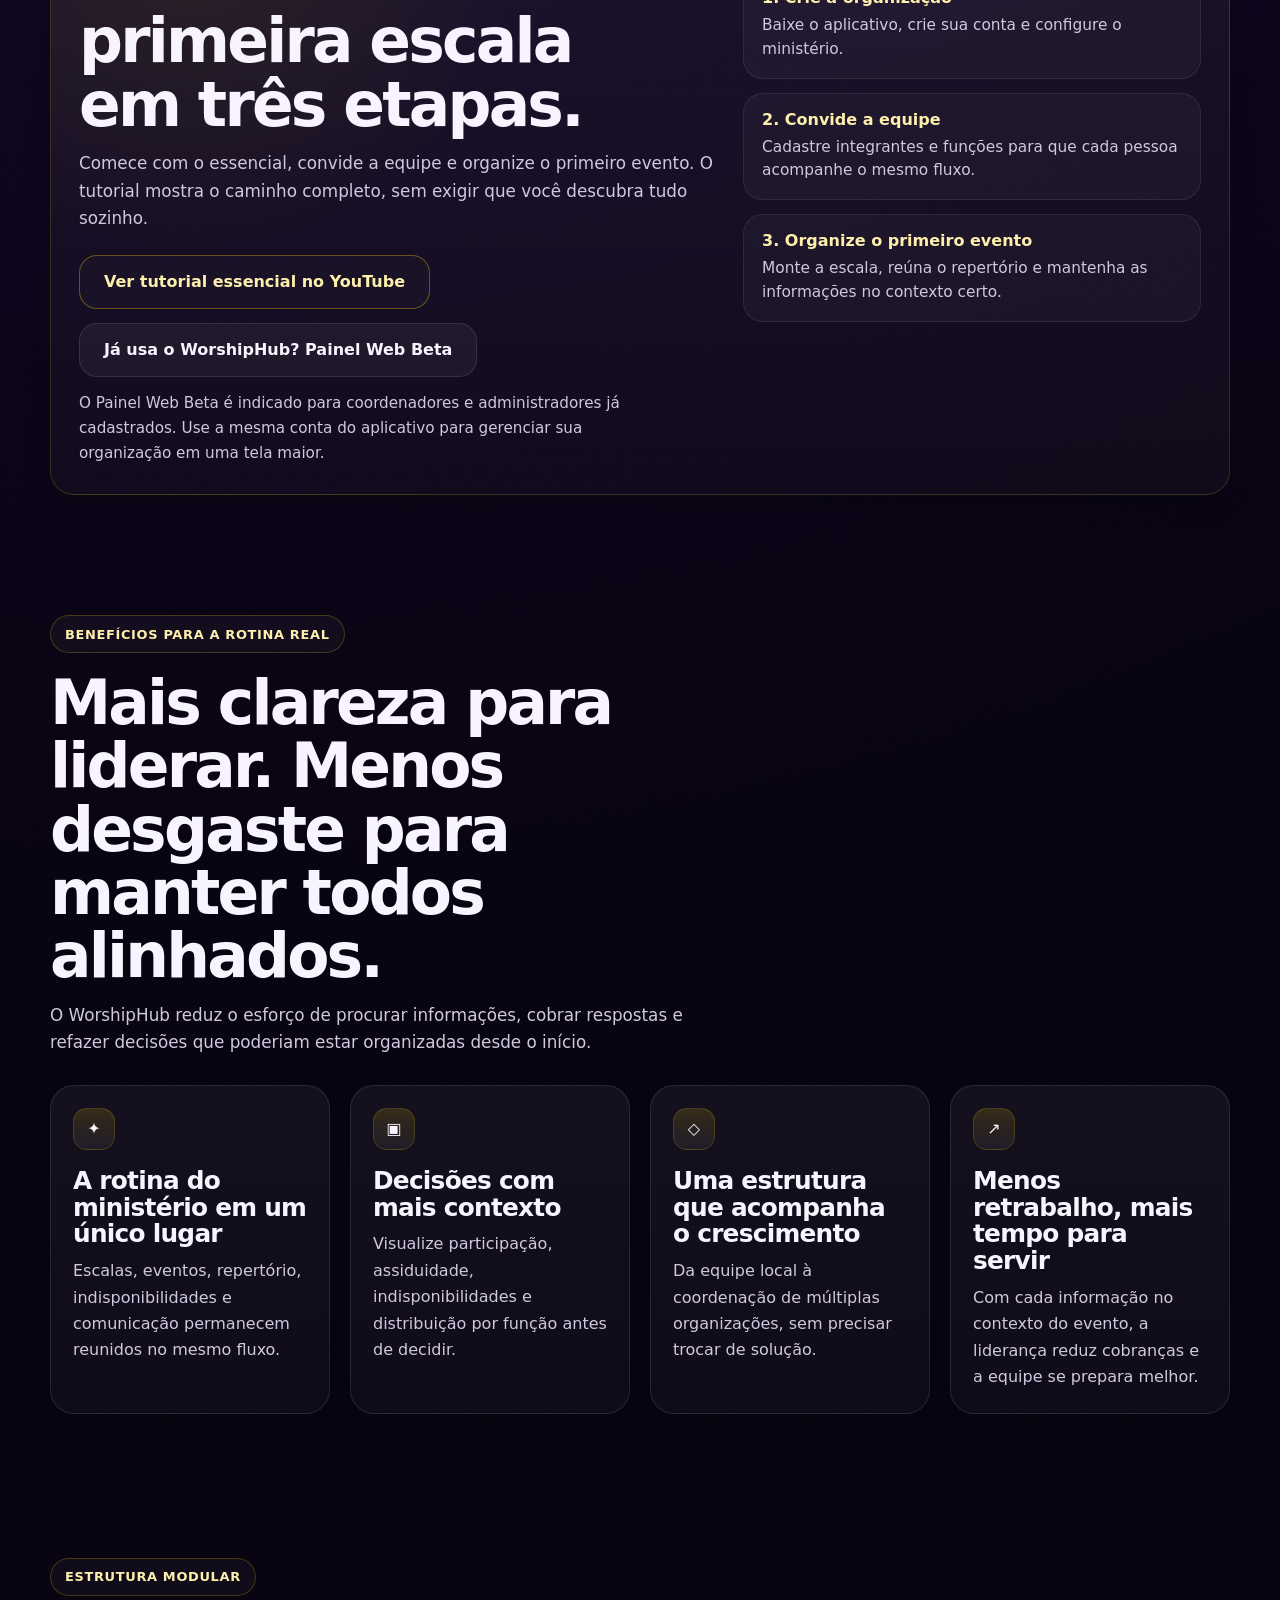
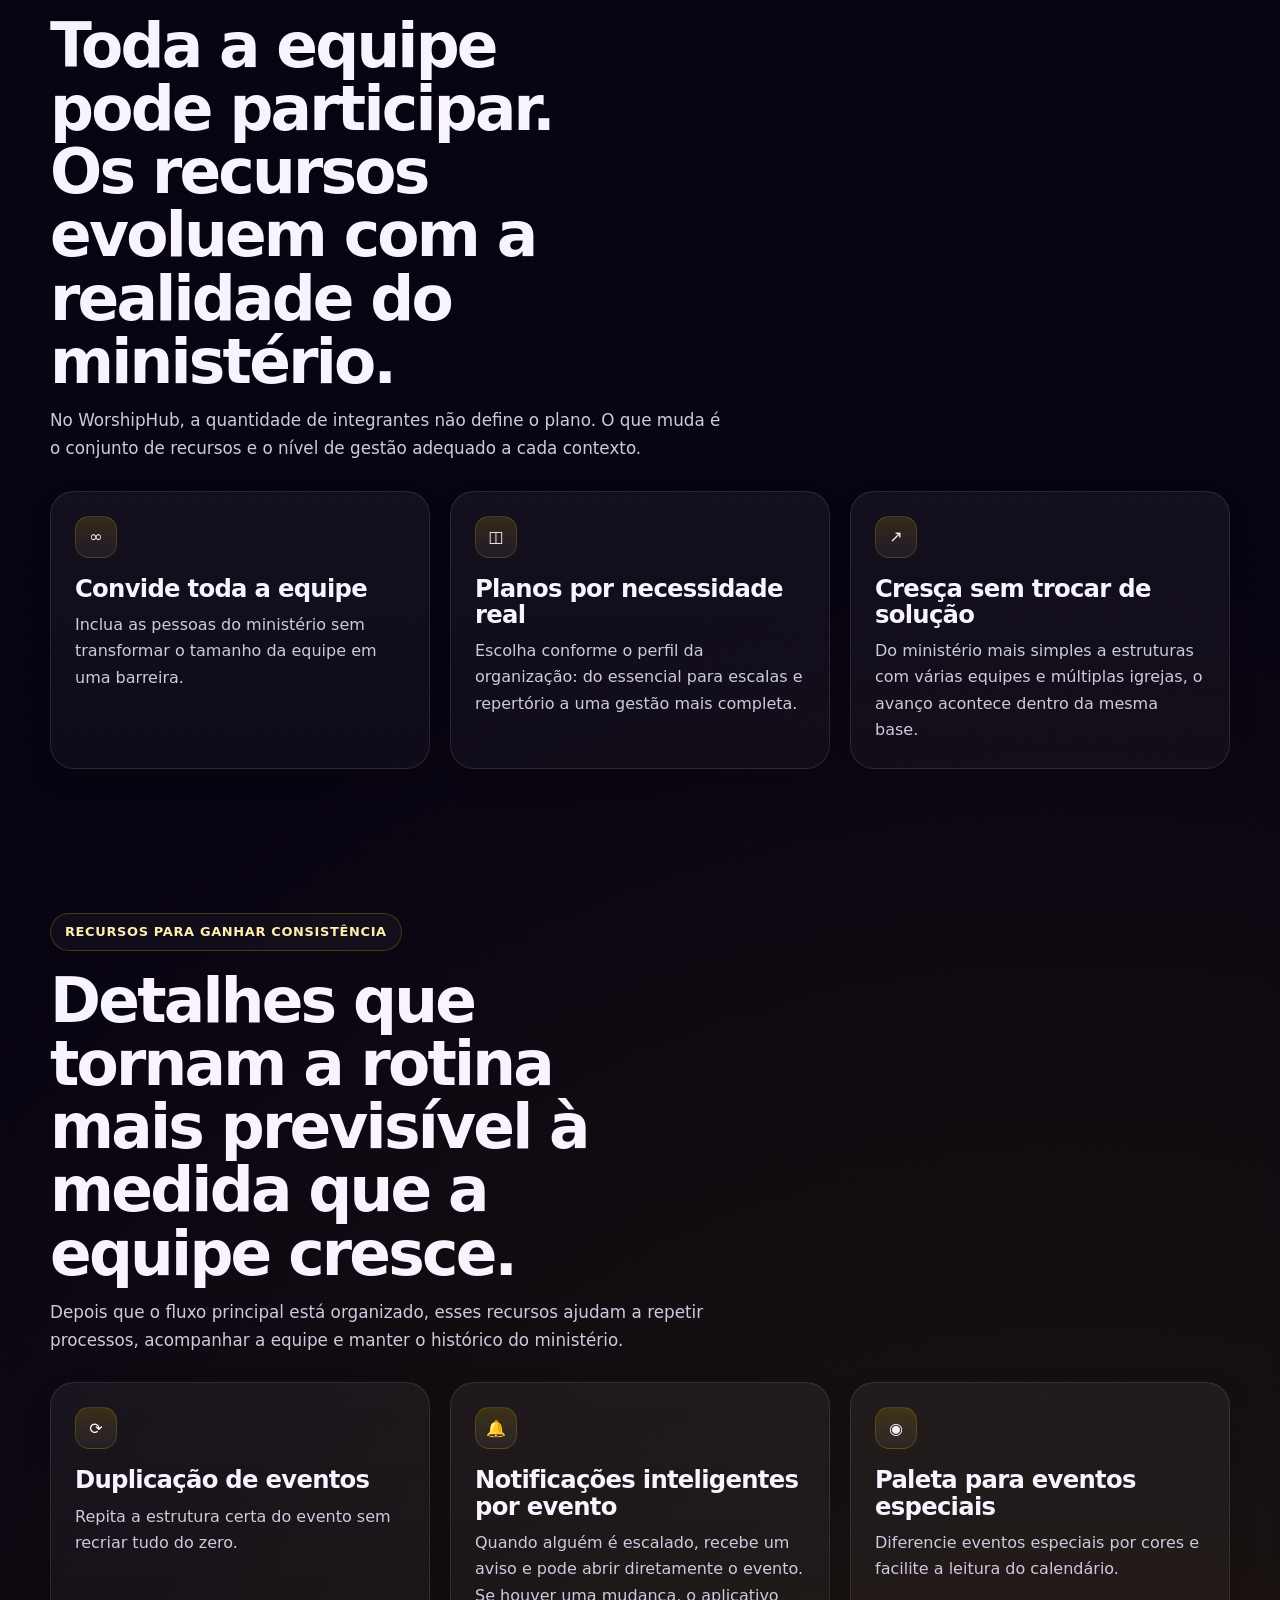
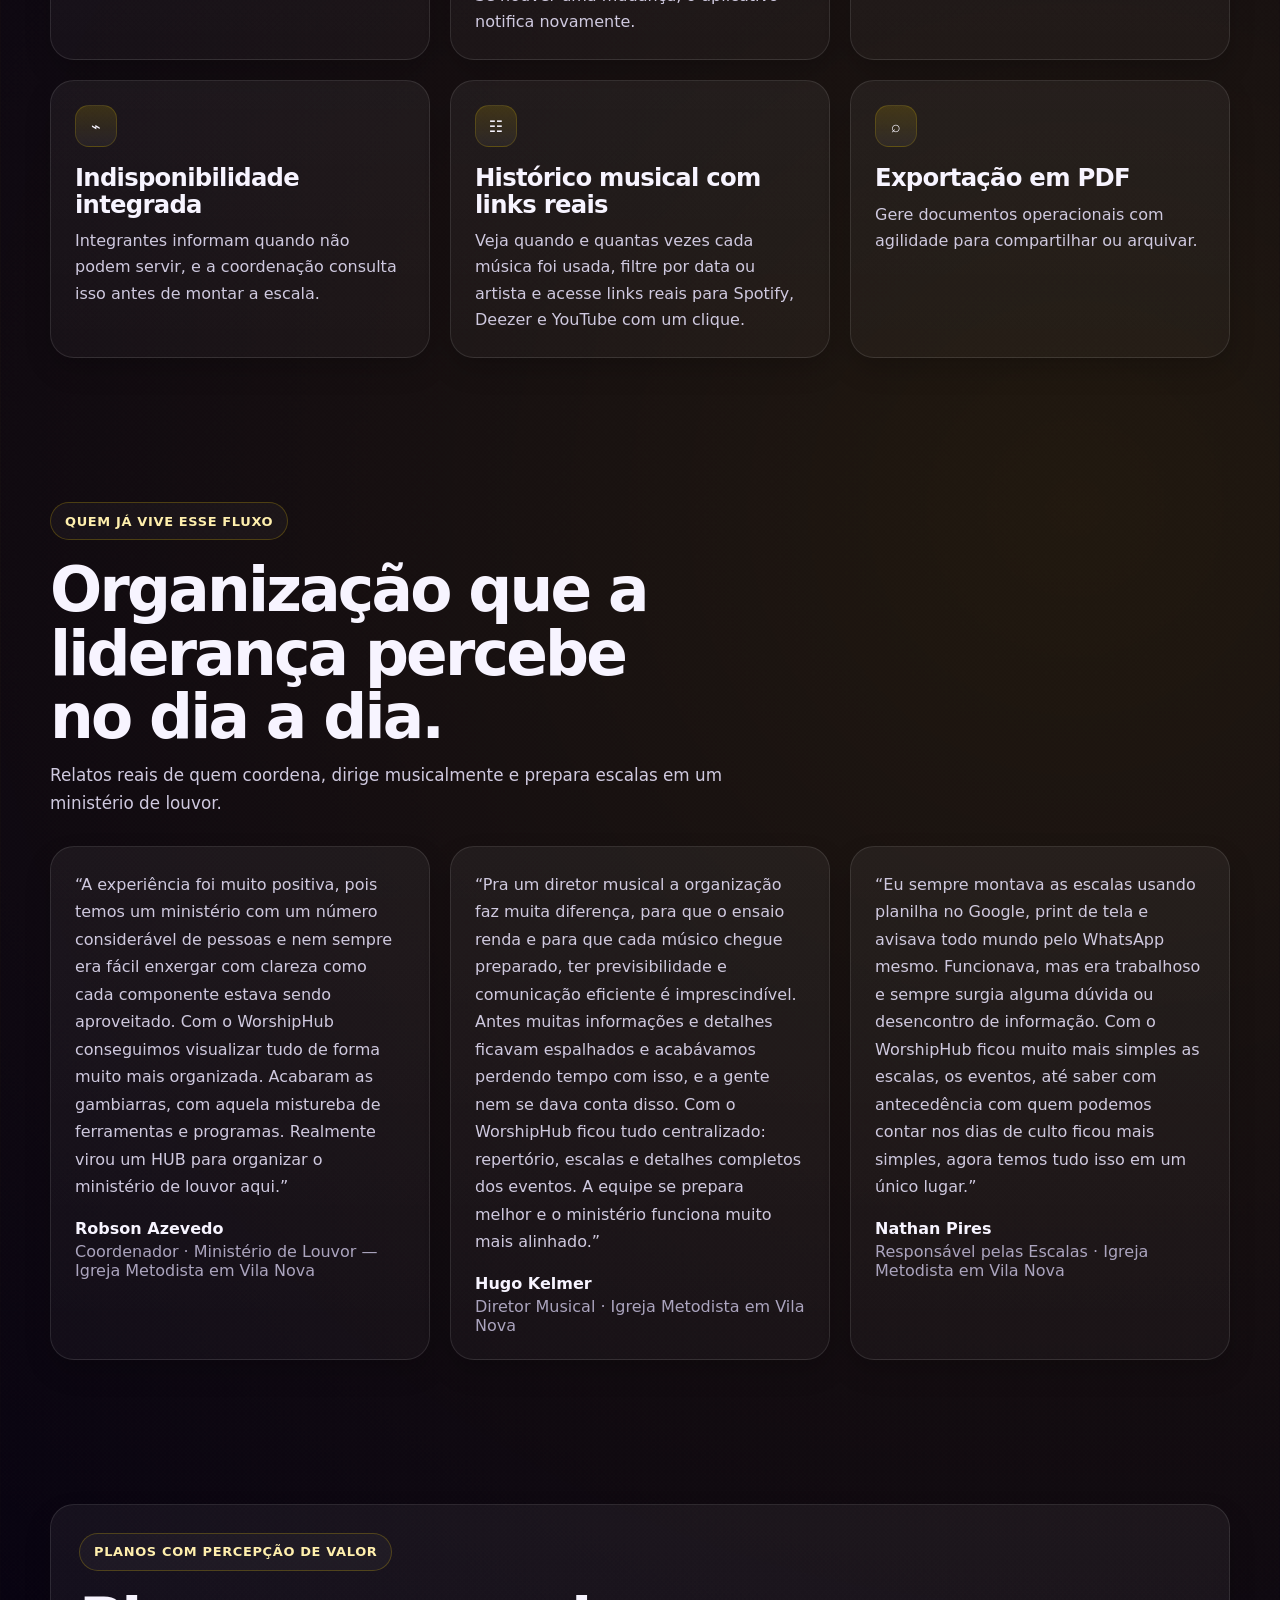
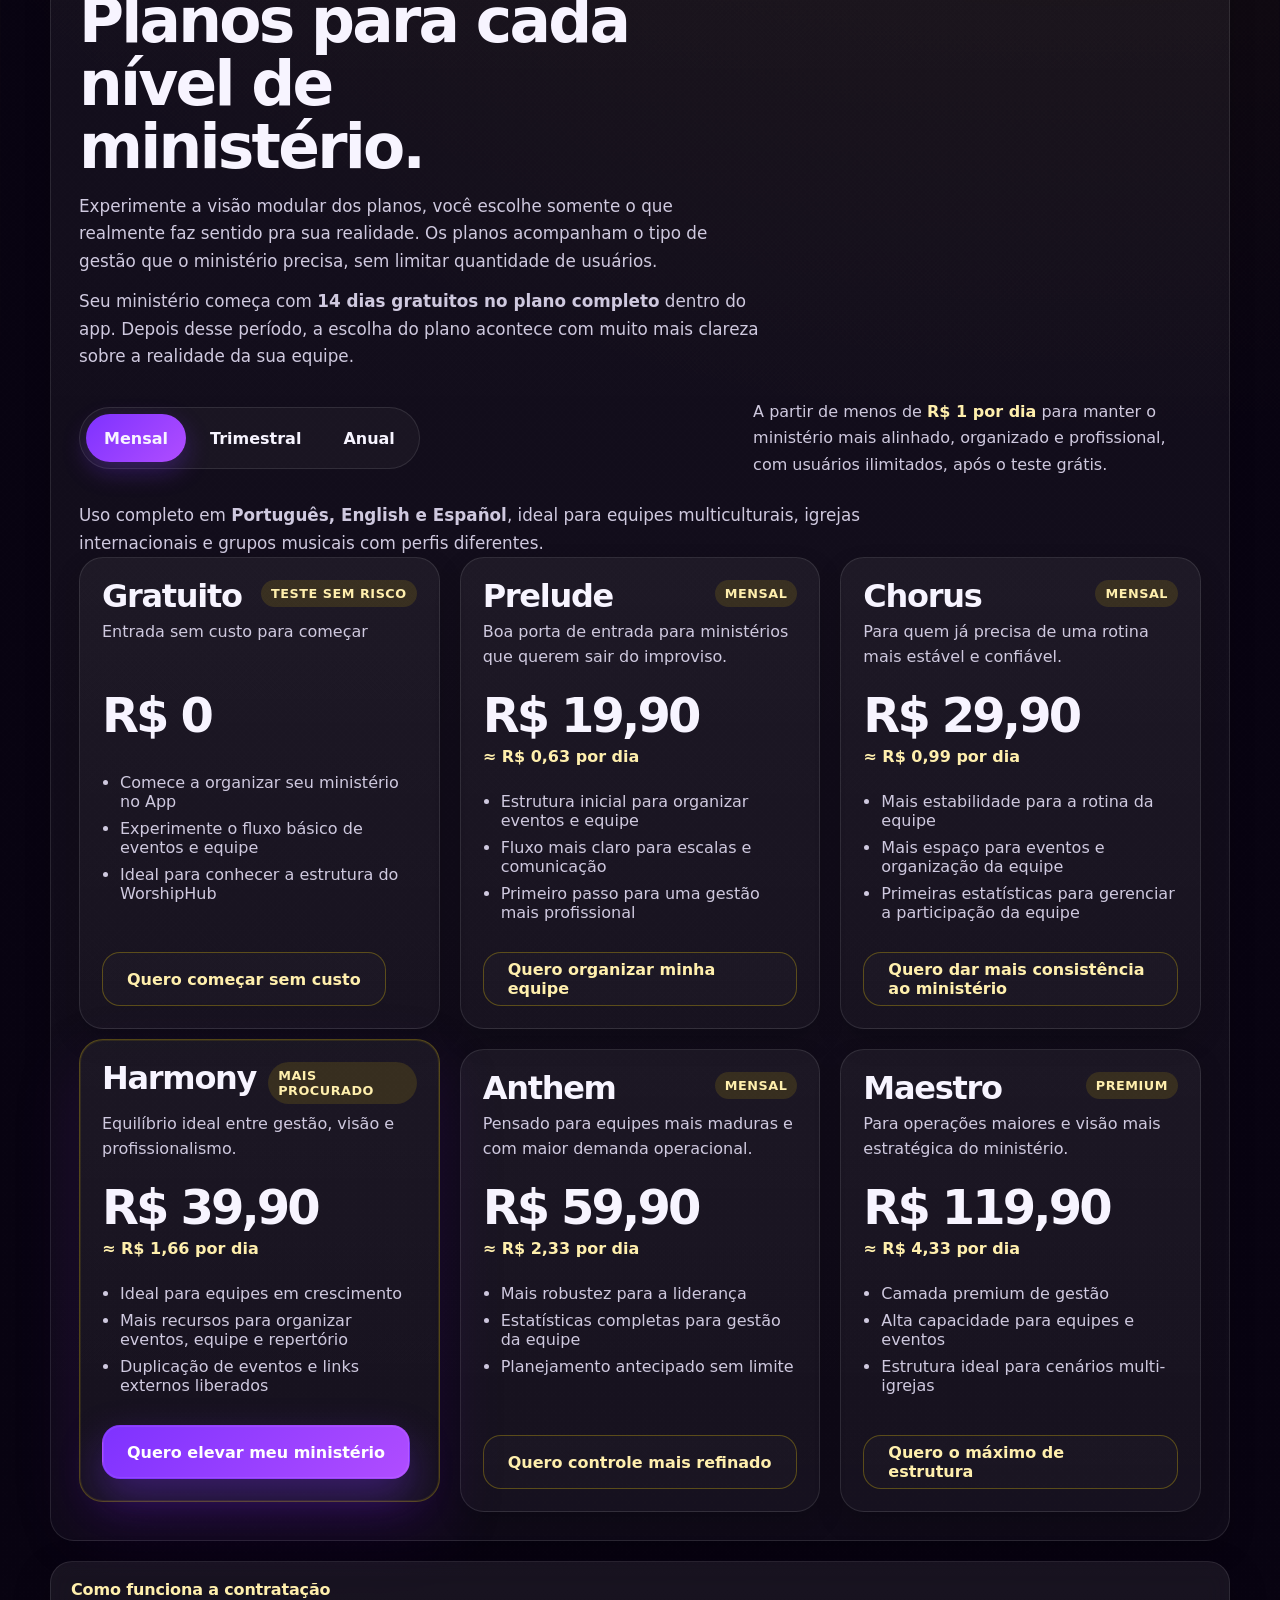
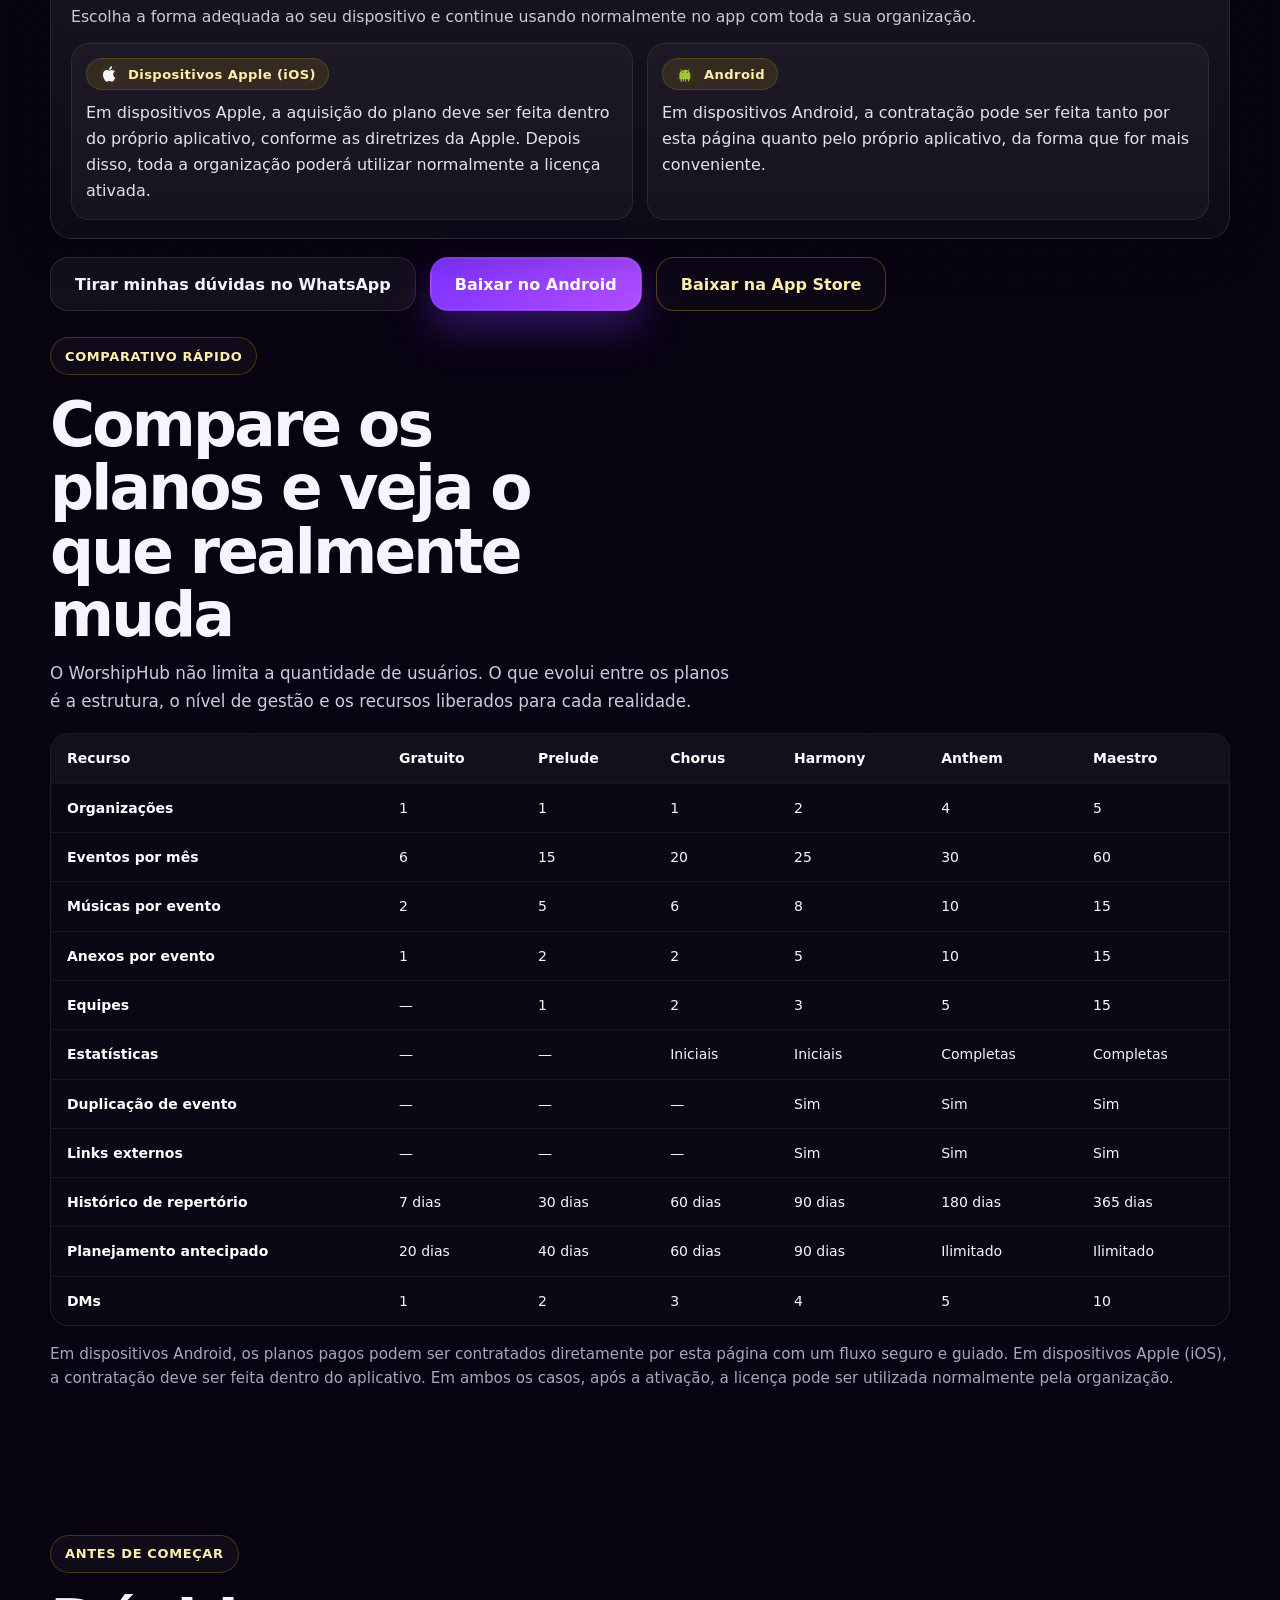
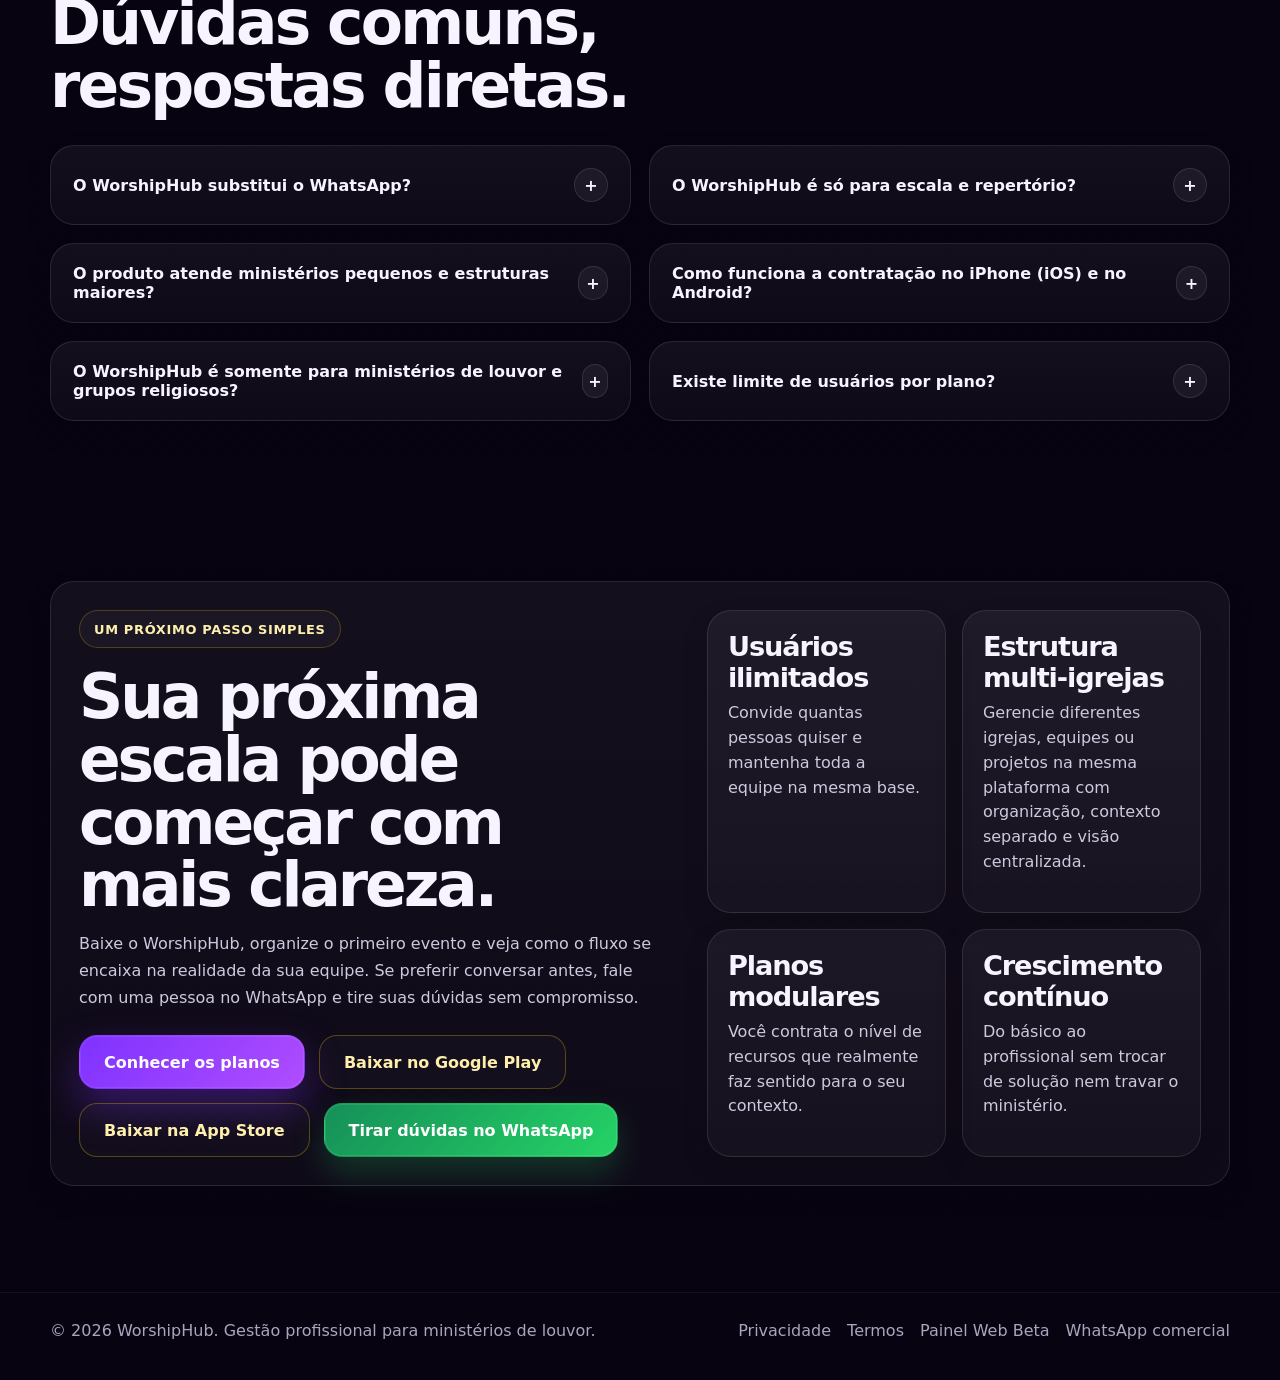
==== commit ac5b14c0: "Add files via upload" ====
--- a/index.html
+++ b/index.html
@@ -3,11 +3,11 @@
 <head>
   <meta charset="UTF-8">
   <meta name="viewport" content="width=device-width,initial-scale=1">
-  <title>WorshipHub — Plataforma de Gestão profissional para Ministérios de Louvor e Bandas</title>
-  <meta name="description" content="Organize escalas, repertório e sua equipe de louvor em uma única plataforma profissional. Menos WhatsApp confuso, menos retrabalho e uma gestão mais assertiva da equipe.">
+  <title>WorshipHub — Organização para Ministérios de Louvor</title>
+  <meta name="description" content="Organize escalas, indisponibilidades, repertório e comunicação em um só lugar. Mais clareza para o ministério e menos imprevistos em cima da hora.">
   <meta name="theme-color" content="#07030f">
-  <meta property="og:title" content="WorshipHub — Plataforma profissional para Ministérios de Louvor e Bandas">
-  <meta property="og:description" content="Organize escalas, repertório e sua equipe de louvor em uma única plataforma profissional.">
+  <meta property="og:title" content="WorshipHub — Organização para Ministérios de Louvor">
+  <meta property="og:description" content="Mais organização para o ministério. Menos imprevistos em cima da hora.">
   <meta property="og:type" content="website">
   <meta property="og:image" content="./assets/branding/logo-horizontal.webp">
   <meta name="twitter:card" content="summary_large_image">
@@ -105,23 +105,28 @@
       <section class="section hero">
         <div class="container hero-grid">
           <div class="hero-copy reveal visible">
-  <span class="eyebrow">Plataforma profissional • Louvor</span>
-<div style="display:inline-flex; align-items:center; gap:8px; padding:12px 20px; margin:10px 0 16px; border-radius:999px; background:rgba(108,92,231,.16); border:1px solid rgba(201,162,39,.38); color:#f6ebbd; font-weight:800; font-size:1.12rem; line-height:1.1; box-shadow:0 10px 24px rgba(0,0,0,.18);">14 dias grátis no plano completo</div>
-<h1>Seu ministério ainda organiza escala, repertório e avisos pelo WhatsApp?</h1>
-<p>Centralize escalas, músicas, links, indisponibilidades e comunicação em uma plataforma feita para equipes de louvor que querem servir com mais organização, menos retrabalho e mais clareza em cada evento.</p>
+  <span class="eyebrow">Feito para ministérios de louvor</span>
+  <div class="trial-badge">14 dias grátis no plano completo</div>
+  <h1>Mais organização para o ministério. Menos imprevistos em cima da hora.</h1>
+  <p>Organize escalas, indisponibilidades, repertório e comunicação em um só lugar — para que líderes e equipes acompanhem cada evento com mais clareza.</p>
+  <p class="hero-support-line">Do planejamento da escala à confirmação da equipe, tudo no mesmo fluxo.</p>
 
   <div class="hero-actions">
-  <a class="btn btn-primary js-download-app" href="https://play.google.com/store/apps/details?id=com.robsonazevedo.worshiphub&pcampaignid=web_share">Baixar no Android</a>
-  <a class="btn btn-secondary js-download-app-ios" href="https://apps.apple.com/us/app/worshiphub/id6754579246" target="_blank" rel="noopener">Baixar na App Store</a>
-  <a class="btn btn-secondary" href="https://youtube.com/playlist?list=PLmSiJuuaYFi0Y4gF2hgBQ3VcqSdpHK9Tw&si=0ssSc-FnZ9UWHf15" target="_blank" rel="noopener">Assistir primeiros passos</a>
-  <a class="btn btn-ghost" href="https://app.worshiphub-recover.org/" target="_blank" rel="noopener">Já usa? Painel Web Beta</a>
-</div>
+    <div class="hero-primary-actions">
+      <a class="btn btn-primary js-download-app" href="https://play.google.com/store/apps/details?id=com.robsonazevedo.worshiphub&pcampaignid=web_share">Baixar no Google Play</a>
+      <a class="btn btn-secondary js-download-app-ios" href="https://apps.apple.com/us/app/worshiphub/id6754579246" target="_blank" rel="noopener">Baixar na App Store</a>
+      <a class="btn btn-whatsapp js-whatsapp" href="#" target="_blank" rel="noopener">Falar com uma pessoa no WhatsApp</a>
+    </div>
+    <div class="hero-secondary-links" aria-label="Outros acessos do WorshipHub">
+      <a href="https://youtube.com/playlist?list=PLmSiJuuaYFi0Y4gF2hgBQ3VcqSdpHK9Tw&si=0ssSc-FnZ9UWHf15" target="_blank" rel="noopener">Assistir aos primeiros passos</a>
+      <a href="https://app.worshiphub-recover.org/" target="_blank" rel="noopener">Já usa? Acessar o Painel Web Beta</a>
+    </div>
+  </div>
   <ul class="proof-list">
-  <li>Escalas, repertório, equipe e comunicação reunidos em um só lugar</li>
-  <li>14 dias gratuitos para testar a experiência completa antes de escolher o plano</li>
-  <li>Menos mensagens perdidas, menos versões desencontradas e mais alinhamento no ministério</li>
-  <li>Estrutura pronta para equipes grandes, crescimento e cenários multi-igrejas</li>
-</ul>
+    <li>Antecipe indisponibilidades antes de fechar a escala</li>
+    <li>Mantenha repertório, funções e mudanças no contexto de cada evento</li>
+    <li>Dê à equipe um fluxo claro para acompanhar e confirmar</li>
+  </ul>
 
 <div class="mini-stat-row">
   <div class="mini-stat">
@@ -152,31 +157,31 @@
           <div class="hero-visual reveal visible">
             <div class="hero-orb"></div>
             <div class="hero-orb two"></div>
-            <span class="float-chip one">14 dias grátis no app</span>
-            <span class="float-chip two">Gestão profissional da equipe</span>
-            <span class="float-chip three">Spotify • Deezer • YouTube</span>
+            <span class="float-chip one">Indisponibilidades antes da escala</span>
+            <span class="float-chip two">Equipe no mesmo fluxo</span>
+            <span class="float-chip three">Comunicação por evento</span>
             <div class="phone-stack">
-              <div class="device music">
-                <div class="device-screen">
-                  <picture>
-                    <source srcset="./assets/screens/music-details.webp" type="image/webp">
-                    <img src="./assets/screens/music-details.webp" alt="Tela de detalhes da música" width="540" height="1080" loading="lazy" decoding="async">
-                  </picture>
-                </div>
-              </div>
               <div class="device home">
                 <div class="device-screen">
                   <picture>
                     <source srcset="./assets/screens/home.webp" type="image/webp">
-                    <img src="./assets/screens/home.webp" alt="Tela inicial do WorshipHub" width="540" height="1080" loading="lazy" decoding="async">
+                    <img src="./assets/screens/home.webp" alt="Tela inicial do WorshipHub com a rotina do ministério" width="540" height="1080" loading="lazy" decoding="async">
                   </picture>
                 </div>
               </div>
               <div class="device stats">
                 <div class="device-screen">
                   <picture>
-                    <source srcset="./assets/screens/stats-chart.webp" type="image/webp">
-                    <img src="./assets/screens/stats-chart.webp" alt="Tela de estatísticas do WorshipHub" width="540" height="1080" loading="lazy" decoding="async">
+                    <source srcset="./assets/screens/event-chat.webp" type="image/webp">
+                    <img src="./assets/screens/event-chat.webp" alt="Tela de comunicação no contexto de um evento" width="540" height="1080" loading="lazy" decoding="async">
+                  </picture>
+                </div>
+              </div>
+              <div class="device music">
+                <div class="device-screen">
+                  <picture>
+                    <source srcset="./assets/screens/unavailability.webp" type="image/webp">
+                    <img src="./assets/screens/unavailability.webp" alt="Tela para informar indisponibilidade antes da escala" width="540" height="1080" fetchpriority="high" decoding="async">
                   </picture>
                 </div>
               </div>
@@ -188,32 +193,32 @@
       <section class="section section-tight">
         <div class="container reveal">
           <div class="block-head">
-            <span class="eyebrow">Antes vs. depois</span>
-            <h2 class="section-title">Da organização básica à gestão profissional do ministério.</h2>
-            <p class="section-lead">Menos mensagens dispersas em grupos diversos, menos retrabalho na escala e mais clareza sobre repertório, disponibilidade e funcionamento real da equipe.</p>
+            <span class="eyebrow">Uma rotina que todo ministério reconhece</span>
+            <h2 class="section-title">Quando a informação fica espalhada, qualquer mudança vira correria.</h2>
+            <p class="section-lead">O problema não é apenas o imprevisto. É depender de mensagens, planilhas e lembranças para manter toda a equipe acompanhando o mesmo planejamento.</p>
           </div>
 
           <div class="compare">
             <article class="card compare-card">
-              <span class="compare-tag">O que normalmente acontece</span>
-              <h3>Utilização de ferramentas espalhadas geram ruído.</h3>
-              <p>Escalas em um lugar, comunicação em outro, repertório sem histórico e pouca visibilidade da equipe. O resultado é desgaste, e subutilização do potencial da equipe.</p>
+              <span class="compare-tag">Sem um fluxo comum</span>
+              <h3>A escala está pronta, mas a informação importante chega depois.</h3>
+              <p>Indisponibilidades aparecem em cima da hora, alterações de repertório se perdem entre mensagens e a liderança precisa reorganizar tudo às pressas.</p>
               <ul>
-                <li>Escalas desorganizadas</li>
-                <li>WhatsApp confuso</li>
-                <li>Repertório sem contexto</li>
-                <li>Equipe muitas vezes não consegue acompanhar</li>
+                <li>Respostas e confirmações dispersas</li>
+                <li>Horários, links e funções em lugares diferentes</li>
+                <li>Repertório sem o contexto do evento</li>
+                <li>Equipe sem clareza sobre o que mudou</li>
               </ul>
             </article>
             <article class="card compare-card">
-              <span class="compare-tag">O que o WorshipHub entrega</span>
-              <h3>Uma forma de atuação mais centralizada e profissional.</h3>
-              <p>Eventos, equipe, repertório, histórico, chat e indicadores qualitativos e quantitativos da equipe reunidos no mesmo ambiente, tornando-se uma ferramenta indispensável para a liderança e para os integrantes.</p>
+              <span class="compare-tag">Com o WorshipHub</span>
+              <h3>Um fluxo único para antecipar, organizar e comunicar.</h3>
+              <p>Cada evento reúne escala, indisponibilidades, repertório, funções e comunicação. A liderança ganha previsibilidade, e a equipe sabe onde acompanhar cada informação.</p>
               <ul>
-                <li>Fluxo padronizado e organizado</li>
-                <li>Informação contextual</li>
-                <li>Mais previsibilidade</li>
-                <li>Melhor decisão para a liderança</li>
+                <li>Indisponibilidades consideradas antes da escala</li>
+                <li>Informações organizadas no contexto certo</li>
+                <li>Mais clareza para líderes e integrantes</li>
+                <li>Menos cobrança, retrabalho e desencontros</li>
               </ul>
             </article>
           </div>
@@ -224,23 +229,23 @@
         <div class="container reveal">
           <div class="block-head">
             <span class="eyebrow">Produto real, não apenas promessa</span>
-            <h2 class="section-title">Veja como WorshipHub funciona na prática</h2>
-            <p class="section-lead">Telas reais do aplicativo mostrando como escalas, repertório e equipes são organizados no dia a dia do ministério.</p>
+            <h2 class="section-title">Veja o WorshipHub funcionando na prática.</h2>
+            <p class="section-lead">Telas reais do aplicativo mostram como o ministério antecipa conflitos, organiza cada evento e mantém a equipe acompanhando o mesmo fluxo.</p>
           </div>
 
           <div class="product-gallery">
             <article class="card gallery-card">
               <div class="gallery-copy">
-                <span class="compare-tag">Integrações reais</span>
-                <h3>Spotify, Deezer, YouTube e cifra no mesmo fluxo.</h3>
-                <p>Ambiente linkado com as principais plataformas de streaming do mercado, eliminando a dependência de links soltos e memória dispersa.</p>
+                <span class="compare-tag">Previsibilidade antes da escala</span>
+                <h3>Quem serve informa quando não estará disponível.</h3>
+                <p>A liderança consulta as indisponibilidades antes de montar a escala e reduz a chance de descobrir conflitos quando já está tudo organizado.</p>
               </div>
               <div class="gallery-device">
                 <div class="device">
                   <div class="device-screen">
                     <picture>
-                      <source srcset="./assets/screens/music-details.webp" type="image/webp">
-                      <img src="./assets/screens/music-details.webp" alt="Tela de integrações musicais do app" loading="lazy" decoding="async">
+                      <source srcset="./assets/screens/unavailability.webp" type="image/webp">
+                      <img src="./assets/screens/unavailability.webp" alt="Tela de indisponibilidades do WorshipHub" loading="lazy" decoding="async">
                     </picture>
                   </div>
                 </div>
@@ -249,16 +254,16 @@
 
             <article class="card gallery-card">
               <div class="gallery-copy">
-                <span class="compare-tag">Filtros e visão de equipe</span>
-                <h3>Gestão qualitativa e quantitativa com leitura operacional.</h3>
-                <p>Participação, assiduidade, distribuição por função, uma visão macro onde gargalos aparecem com muito mais clareza para a coordenação.</p>
+                <span class="compare-tag">Comunicação no contexto certo</span>
+                <h3>A equipe acompanha mudanças dentro do próprio evento.</h3>
+                <p>Ensaio, repertório, horários e decisões ficam perto de quem realmente precisa acompanhar, sem depender de conversas paralelas.</p>
               </div>
               <div class="gallery-device">
                 <div class="device">
                   <div class="device-screen">
                     <picture>
-                      <source srcset="./assets/screens/team-stats.webp" type="image/webp">
-                      <img src="./assets/screens/team-stats.webp" alt="Tela de painel do time" loading="lazy" decoding="async">
+                      <source srcset="./assets/screens/event-chat.webp" type="image/webp">
+                      <img src="./assets/screens/event-chat.webp" alt="Tela de comunicação por evento do WorshipHub" loading="lazy" decoding="async">
                     </picture>
                   </div>
                 </div>
@@ -306,15 +311,15 @@
             <article class="card gallery-card">
               <div class="gallery-copy">
                 <span class="compare-tag">Painel inicial</span>
-                <h3>Próximos eventos, pessoas escaladas e visão rápida da rotina.</h3>
-                <p>Organização visível, contexto imediato sem perder nenhum detalhe, principalmente os aniversariantes de cada mês sem depender de qualquer outra rede social.</p>
+                <h3>Próximos eventos e pessoas escaladas em uma visão rápida.</h3>
+                <p>A equipe encontra a rotina do ministério logo ao abrir o app, com contexto para acompanhar o que vem a seguir.</p>
               </div>
               <div class="gallery-device">
                 <div class="device">
                   <div class="device-screen">
                     <picture>
                       <source srcset="./assets/screens/home.webp" type="image/webp">
-                      <img src="./assets/screens/home.png" alt="Tela inicial do app">
+                      <img src="./assets/screens/home.webp" alt="Tela inicial do WorshipHub" loading="lazy" decoding="async">
                     </picture>
                   </div>
                 </div>
@@ -323,16 +328,16 @@
 
             <article class="card gallery-card">
               <div class="gallery-copy">
-                <span class="compare-tag">Chat por evento</span>
-                <h3>Comunicação no contexto certo, sem ruído desnecessário.</h3>
-                <p>Alinhe ensaio, repertório e decisões com quem realmente está escalado, sem depender de grupos paralelos.</p>
+                <span class="compare-tag">Repertório preparado</span>
+                <h3>Spotify, Deezer, YouTube e cifra no mesmo fluxo.</h3>
+                <p>Versões, links e referências permanecem associados à música para que músicos e vocalistas se preparem com a mesma informação.</p>
               </div>
               <div class="gallery-device">
                 <div class="device">
                   <div class="device-screen">
                     <picture>
-                      <source srcset="./assets/screens/event-chat.webp" type="image/webp">
-                      <img src="./assets/screens/event-chat.webp" alt="Tela de chat por evento" loading="lazy" decoding="async">
+                      <source srcset="./assets/screens/music-details.webp" type="image/webp">
+                      <img src="./assets/screens/music-details.webp" alt="Tela de detalhes da música e integrações" loading="lazy" decoding="async">
                     </picture>
                   </div>
                 </div>
@@ -347,10 +352,10 @@
           <article class="card starter-card">
             <div class="starter-copy">
               <span class="eyebrow">Primeiros passos</span>
-              <h2 class="section-title" id="starter-title">Comece pelo caminho certo dentro do WorshipHub.</h2>
+              <h2 class="section-title" id="starter-title">Do primeiro acesso à primeira escala em três etapas.</h2>
               <p class="section-lead">
-                Preparar o primeiro acesso com clareza ajuda sua equipe a entender o fluxo inicial do app:
-                cadastro, criação da organização, eventos, escalas, repertório e uso prático no dia a dia.
+                Comece com o essencial, convide a equipe e organize o primeiro evento.
+                O tutorial mostra o caminho completo, sem exigir que você descubra tudo sozinho.
               </p>
 
               <div class="starter-actions">
@@ -376,23 +381,23 @@
               </div>
 
               <p class="section-lead" style="margin-top:14px;font-size:.95rem;max-width:58ch;">
-                O Painel Web é indicado para coordenadores e administradores já cadastrados.
-                Use a mesma conta do app para gerenciar sua igreja em tela maior.
+                O Painel Web Beta é indicado para coordenadores e administradores já cadastrados.
+                Use a mesma conta do aplicativo para gerenciar sua organização em uma tela maior.
               </p>
             </div>
 
             <div class="starter-steps" aria-label="Resumo dos primeiros passos no WorshipHub">
               <div class="starter-step">
-                <strong>1. Primeiro acesso</strong>
-                <span>Baixe o app, crie sua conta e configure a organização do ministério.</span>
+                <strong>1. Crie a organização</strong>
+                <span>Baixe o aplicativo, crie sua conta e configure o ministério.</span>
               </div>
               <div class="starter-step">
-                <strong>2. Estrutura inicial</strong>
-                <span>Cadastre integrantes, funções, eventos e prepare a primeira escala.</span>
+                <strong>2. Convide a equipe</strong>
+                <span>Cadastre integrantes e funções para que cada pessoa acompanhe o mesmo fluxo.</span>
               </div>
               <div class="starter-step">
-                <strong>3. Uso no ministério</strong>
-                <span>Centralize repertório, comunicação, disponibilidade e rotina da equipe.</span>
+                <strong>3. Organize o primeiro evento</strong>
+                <span>Monte a escala, reúna o repertório e mantenha as informações no contexto certo.</span>
               </div>
             </div>
           </article>
@@ -402,30 +407,30 @@
       <section class="section section-tight">
         <div class="container reveal">
           <div class="block-head">
-            <span class="eyebrow">Benefícios centrais</span>
-            <h2 class="section-title">Uma experiência construída para quem precisa liderar com excelência, unidade e equilíbrio.</h2>
-            <p class="section-lead">Centralização, gestão profissional e potencial de crescimento: estes são os pilares que aceleram a decisão.</p>
+            <span class="eyebrow">Benefícios para a rotina real</span>
+            <h2 class="section-title">Mais clareza para liderar. Menos desgaste para manter todos alinhados.</h2>
+            <p class="section-lead">O WorshipHub reduz o esforço de procurar informações, cobrar respostas e refazer decisões que poderiam estar organizadas desde o início.</p>
           </div>
           <div class="benefits-grid">
             <article class="card benefit-card">
   <div class="icon-badge">✦</div>
-  <h3>Tudo do ministério em um único ecossistema</h3>
-  <p>Evite depender de várias ferramentas paralelas. O WorshipHub centraliza todas as atividades e informações em um único HUB.</p>
+  <h3>A rotina do ministério em um único lugar</h3>
+  <p>Escalas, eventos, repertório, indisponibilidades e comunicação permanecem reunidos no mesmo fluxo.</p>
            </article>
             <article class="card benefit-card">
               <div class="icon-badge">▣</div>
-              <h3>Gestão qualitativa e quantitativa da equipe</h3>
-              <p>Visualize participação, assiduidade, indisponibilidades e distribuição por função para decidir melhor.</p>
+              <h3>Decisões com mais contexto</h3>
+              <p>Visualize participação, assiduidade, indisponibilidades e distribuição por função antes de decidir.</p>
             </article>
             <article class="card benefit-card">
               <div class="icon-badge">◇</div>
-              <h3>Coordene várias igrejas com um único painel</h3>
-              <p>Da igreja local à coordenação centralizada de múltiplas organizações, com estrutura para escalar.</p>
+              <h3>Uma estrutura que acompanha o crescimento</h3>
+              <p>Da equipe local à coordenação de múltiplas organizações, sem precisar trocar de solução.</p>
             </article>
             <article class="card benefit-card">
               <div class="icon-badge">↗</div>
-              <h3>Menos retrabalho, sobra mais tempo pra focar no que realmente importa</h3>
-              <p>Com informações centralizadas e contexto por evento, a liderança ganha tempo e melhora a experiência do ministério.</p>
+              <h3>Menos retrabalho, mais tempo para servir</h3>
+              <p>Com cada informação no contexto do evento, a liderança reduz cobranças e a equipe se prepara melhor.</p>
             </article>
           </div>
         </div>
@@ -434,21 +439,21 @@
       <section class="section section-tight">
         <div class="container reveal">
           <div class="block-head">
-            <span class="eyebrow">Estrutura democrática e modular</span>
-            <h2 class="section-title">SEM LIMITE de usuários no seu ministério. Os planos evoluem pelos recursos que fazem sentido para realidade de cada equipe.</h2>
-            <p class="section-lead">No WorshipHub, você pode convidar quantas pessoas quiser. O que muda de um plano para outro não é a quantidade de integrantes, e sim o nível de organização, controle e recursos que realmente fazem sentido para o seu contexto.</p>
+            <span class="eyebrow">Estrutura modular</span>
+            <h2 class="section-title">Toda a equipe pode participar. Os recursos evoluem com a realidade do ministério.</h2>
+            <p class="section-lead">No WorshipHub, a quantidade de integrantes não define o plano. O que muda é o conjunto de recursos e o nível de gestão adequado a cada contexto.</p>
           </div>
 
           <div class="feature-grid">
             <article class="card feature-card">
               <div class="icon-badge">∞</div>
               <h3>Convide toda a equipe</h3>
-              <p>Sem travar o crescimento do ministério por quantidade de usuários. A plataforma acompanha a realidade da igreja.</p>
+              <p>Inclua as pessoas do ministério sem transformar o tamanho da equipe em uma barreira.</p>
             </article>
             <article class="card feature-card">
               <div class="icon-badge">◫</div>
               <h3>Planos por necessidade real</h3>
-              <p>Você escolhe conforme o perfil e necessidade da organização: do essencial para escalas e repertório até uma gestão mais robusta.</p>
+              <p>Escolha conforme o perfil da organização: do essencial para escalas e repertório a uma gestão mais completa.</p>
             </article>
             <article class="card feature-card">
               <div class="icon-badge">↗</div>
@@ -462,9 +467,9 @@
       <section class="section section-tight">
         <div class="container reveal">
           <div class="block-head">
-            <span class="eyebrow">Recursos que impressionam</span>
-            <h2 class="section-title">Recursos que transformam um app de organização em uma plataforma de gestão profissional.</h2>
-            <p class="section-lead">Cada funcionalidade foi pensada para resolver problemas reais da rotina de sua banda ou equipe.</p>
+            <span class="eyebrow">Recursos para ganhar consistência</span>
+            <h2 class="section-title">Detalhes que tornam a rotina mais previsível à medida que a equipe cresce.</h2>
+            <p class="section-lead">Depois que o fluxo principal está organizado, esses recursos ajudam a repetir processos, acompanhar a equipe e manter o histórico do ministério.</p>
           </div>
 
           <div class="feature-grid">
@@ -476,17 +481,17 @@
             <article class="card feature-card">
   <div class="icon-badge">🔔</div>
   <h3>Notificações inteligentes por evento</h3>
-  <p>Quando alguém é escalado, recebe um aviso imediato e pode abrir direto o evento. Se houver qualquer mudança, o app notifica novamente para que ninguém perca nada.</p>
+  <p>Quando alguém é escalado, recebe um aviso e pode abrir diretamente o evento. Se houver uma mudança, o aplicativo notifica novamente.</p>
             </article>
             <article class="card feature-card">
               <div class="icon-badge">◉</div>
               <h3>Paleta para eventos especiais</h3>
-              <p>Destaque eventos especiais com cores e organização visual.</p>
+              <p>Diferencie eventos especiais por cores e facilite a leitura do calendário.</p>
             </article>
             <article class="card feature-card">
               <div class="icon-badge">⌁</div>
               <h3>Indisponibilidade integrada</h3>
-              <p>Integrantes informam quando não podem servir e a coordenação monta escalas com mais assertividade.</p>
+              <p>Integrantes informam quando não podem servir, e a coordenação consulta isso antes de montar a escala.</p>
             </article>
             <article class="card feature-card">
               <div class="icon-badge">☷</div>
@@ -496,9 +501,39 @@
             <article class="card feature-card">
               <div class="icon-badge">⌕</div>
               <h3>Exportação em PDF</h3>
-              <p>Documentos e relatórios operacionais com mais agilidade.</p>
-            </article>
-          </div>
+              <p>Gere documentos operacionais com agilidade para compartilhar ou arquivar.</p>
+            </article>
+          </div>
+        </div>
+      </section>
+
+      <section class="section section-tight">
+        <div class="container reveal">
+          <div class="block-head">
+            <span class="eyebrow">Quem já vive esse fluxo</span>
+            <h2 class="section-title">Organização que a liderança percebe no dia a dia.</h2>
+            <p class="section-lead">Relatos reais de quem coordena, dirige musicalmente e prepara escalas em um ministério de louvor.</p>
+          </div>
+
+<div class="social-grid">
+  <article class="card quote-card">
+    <p>“A experiência foi muito positiva, pois temos um ministério com um número considerável de pessoas e nem sempre era fácil enxergar com clareza como cada componente estava sendo aproveitado. Com o WorshipHub conseguimos visualizar tudo de forma muito mais organizada. Acabaram as gambiarras, com aquela mistureba de ferramentas e programas. Realmente virou um HUB para organizar o ministério de louvor aqui.”</p>
+    <strong>Robson Azevedo</strong>
+    <span>Coordenador · Ministério de Louvor — Igreja Metodista em Vila Nova</span>
+  </article>
+
+  <article class="card quote-card">
+    <p>“Pra um diretor musical a organização faz muita diferença, para que o ensaio renda e para que cada músico chegue preparado, ter previsibilidade e comunicação eficiente é imprescindível. Antes muitas informações e detalhes ficavam espalhados e acabávamos perdendo tempo com isso, e a gente nem se dava conta disso. Com o WorshipHub ficou tudo centralizado: repertório, escalas e detalhes completos dos eventos. A equipe se prepara melhor e o ministério funciona muito mais alinhado.”</p>
+    <strong>Hugo Kelmer</strong>
+    <span>Diretor Musical · Igreja Metodista em Vila Nova</span>
+  </article>
+
+  <article class="card quote-card">
+    <p>“Eu sempre montava as escalas usando planilha no Google, print de tela e avisava todo mundo pelo WhatsApp mesmo. Funcionava, mas era trabalhoso e sempre surgia alguma dúvida ou desencontro de informação. Com o WorshipHub ficou muito mais simples as escalas, os eventos, até saber com antecedência com quem podemos contar nos dias de culto ficou mais simples, agora temos tudo isso em um único lugar.”</p>
+    <strong>Nathan Pires</strong>
+    <span>Responsável pelas Escalas · Igreja Metodista em Vila Nova</span>
+  </article>
+</div>
         </div>
       </section>
 
@@ -815,41 +850,20 @@
       <section class="section section-tight">
         <div class="container reveal">
           <div class="block-head">
-            <span class="eyebrow">Prova social e confiança</span>
-            <h2 class="section-title">Quando a liderança sente menos risco, a decisão acontece mais rápido.</h2>
-            <p class="section-lead">Relatos reais de perfis diferentes da liderança musical: coordenação, direção musical e responsável pelas escalas, reforçando confiança e aderência prática no dia a dia do ministério.</p>
-          </div>
-
-<div class="social-grid">
-  <article class="card quote-card">
-    <p>“A experiência foi muito positiva, pois temos um ministério com um número considerável de pessoas e nem sempre era fácil enxergar com clareza como cada componente estava sendo aproveitado. Com o WorshipHub conseguimos visualizar tudo de forma muito mais organizada. Acabaram as gambiarras, com aquela mistureba de ferramentas e programas. Realmente virou um HUB para organizar o ministério de louvor aqui.”</p>
-    <strong>Robson Azevedo</strong>
-    <span>Coordenador · Ministério de Louvor — Igreja Metodista em Vila Nova</span>
-  </article>
-
-  <article class="card quote-card">
-    <p>“Pra um diretor musical a organização faz muita diferença, para que o ensaio renda e para que cada músico chegue preparado, ter previsibilidade e comunicação eficiente é imprescindível. Antes muitas informações e detalhes ficavam espalhados e acabávamos perdendo tempo com isso, e a gente nem se dava conta disso. Com o WorshipHub ficou tudo centralizado: repertório, escalas e detalhes completos dos eventos. A equipe se prepara melhor e o ministério funciona muito mais alinhado.”</p>
-    <strong>Hugo Kelmer</strong>
-    <span>Diretor Musical · Igreja Metodista em Vila Nova</span>
-  </article>
-
-  <article class="card quote-card">
-    <p>“Eu sempre montava as escalas usando planilha no Google, print de tela e avisava todo mundo pelo WhatsApp mesmo. Funcionava, mas era trabalhoso e sempre surgia alguma dúvida ou desencontro de informação. Com o WorshipHub ficou muito mais simples as escalas, os eventos, até saber com antecedência com quem podemos contar nos dias de culto ficou mais simples, agora temos tudo isso em um único lugar.”</p>
-    <strong>Nathan Pires</strong>
-    <span>Responsável pelas Escalas · Igreja Metodista em Vila Nova</span>
-  </article>
-</div>
-        </div>
-      </section>
-
-      <section class="section section-tight">
-        <div class="container reveal">
-          <div class="block-head">
-            <span class="eyebrow">Perguntas essenciais</span>
-            <h2 class="section-title">O que ainda não te contaram sobre o WorshipHub...</h2>
+            <span class="eyebrow">Antes de começar</span>
+            <h2 class="section-title">Dúvidas comuns, respostas diretas.</h2>
           </div>
 
           <div class="faq-grid">
+            <article class="card faq-item">
+              <button class="faq-trigger" type="button">
+                <span>O WorshipHub substitui o WhatsApp?</span>
+                <span class="faq-icon">+</span>
+              </button>
+              <div class="faq-content">
+                O WhatsApp pode continuar sendo usado para conversas gerais. O WorshipHub organiza o que precisa permanecer ligado ao ministério — eventos, escalas, indisponibilidades, repertório, funções e mudanças — para que essas informações não se percam entre mensagens.
+              </div>
+            </article>
             <article class="card faq-item">
               <button class="faq-trigger" type="button">
                 <span>O WorshipHub é só para escala e repertório?</span>
@@ -887,7 +901,7 @@
                 <span class="faq-icon">+</span>
               </button>
               <div class="faq-content">
-                Não. A plataforma foi pensada para elevar profissionalmente o nível de organização de qualquer grupo ou banda musical, seja qual estilo for. As integrações, telas e recursos servem pra qualquer banda ou equipe musical sem distinção de utilização.
+                Não. A plataforma foi pensada para elevar o nível de organização de qualquer grupo ou banda musical, independentemente do estilo. As integrações, telas e recursos atendem diferentes formas de atuação.
               </div>
             </article>
             <article class="card faq-item">
@@ -907,15 +921,14 @@
         <div class="container reveal">
           <div class="card final-wrap">
             <div class="final-copy">
-              <span class="eyebrow">Última chamada para decisão</span>
-              <h2>Organize seu ministério com uma estrutura realmente profissional.</h2>
-              <p>Quando a equipe cresce e a rotina do ministério se torna mais intensa, ter organização, clareza e uma gestão excelente faz toda a diferença. 
-                O WorshipHub foi criado exatamente para apoiar essa próxima etapa, com 14 dias grátis no plano completo para o seu ministério experimentar a plataforma antes de escolher o formato ideal.</p>
+              <span class="eyebrow">Um próximo passo simples</span>
+              <h2>Sua próxima escala pode começar com mais clareza.</h2>
+              <p>Baixe o WorshipHub, organize o primeiro evento e veja como o fluxo se encaixa na realidade da sua equipe. Se preferir conversar antes, fale com uma pessoa no WhatsApp e tire suas dúvidas sem compromisso.</p>
               <div class="final-actions">
-  <a class="btn btn-primary" href="#planos">Quero escolher o melhor plano</a>
-  <a class="btn btn-secondary js-download-app" href="https://play.google.com/store/apps/details?id=com.robsonazevedo.worshiphub&pcampaignid=web_share">Baixar no Android</a>
+  <a class="btn btn-primary" href="#planos">Conhecer os planos</a>
+  <a class="btn btn-secondary js-download-app" href="https://play.google.com/store/apps/details?id=com.robsonazevedo.worshiphub&pcampaignid=web_share">Baixar no Google Play</a>
   <a class="btn btn-secondary js-download-app-ios" href="https://apps.apple.com/us/app/worshiphub/id6754579246" target="_blank" rel="noopener">Baixar na App Store</a>
-  <a class="btn btn-ghost js-whatsapp" href="#" target="_blank" rel="noopener">Falar no WhatsApp</a>
+  <a class="btn btn-whatsapp js-whatsapp" href="#" target="_blank" rel="noopener">Tirar dúvidas no WhatsApp</a>
 </div>
             </div>
             <div class="final-points">
@@ -941,6 +954,11 @@
       </section>
     </main>
 
+    <a class="whatsapp-float js-whatsapp" href="#" target="_blank" rel="noopener" aria-label="Falar com uma pessoa no WhatsApp">
+      <span>Atendimento humano</span>
+      <strong>Falar no WhatsApp</strong>
+    </a>
+
     <div class="purchase-modal" id="purchaseModal" aria-hidden="true">
       <div class="purchase-modal-backdrop" data-close-purchase-modal></div>
 
--- a/styles.css
+++ b/styles.css
@@ -38,6 +38,12 @@
 img{display:block;max-width:100%;height:auto}
 a{text-decoration:none;color:inherit}
 button{font:inherit}
+a:focus-visible,
+button:focus-visible,
+input:focus-visible{
+  outline:3px solid var(--gold);
+  outline-offset:3px;
+}
 
 .page-shell{position:relative;isolation:isolate}
 .ambient,.noise{
@@ -129,17 +135,43 @@
 .btn-ghost{
   background:rgba(255,255,255,.05); color:var(--text); border-color:var(--stroke);
 }
+.btn-whatsapp{
+  background:linear-gradient(135deg,#158f58,#25D366);
+  color:#fff;
+  box-shadow:0 16px 34px rgba(37,211,102,.22), 0 0 0 1px rgba(255,255,255,.10) inset;
+}
+.btn-whatsapp:hover{
+  box-shadow:0 20px 42px rgba(37,211,102,.30), 0 0 0 1px rgba(255,255,255,.12) inset;
+}
 .hero{padding-top:44px; padding-bottom:56px}
 .hero-grid{display:grid; grid-template-columns: minmax(0,1.02fr) minmax(420px,.98fr); gap:34px; align-items:center}
 .hero-copy h1{
-  font-size:clamp(3rem,6vw,6rem);
-  line-height:.98; letter-spacing:-.06em; max-width:10.5ch; margin:18px 0 18px;
+  font-size:clamp(3rem,5.35vw,5.35rem);
+  line-height:.99; letter-spacing:-.055em; max-width:13ch; margin:18px 0 18px;
 }
 .hero-copy p{font-size:1.1rem; color:var(--muted); line-height:1.68; max-width:60ch}
-.hero-actions{display:flex; flex-wrap:wrap; gap:14px; margin:28px 0 18px}
+.trial-badge{
+  display:inline-flex; align-items:center; gap:8px; padding:11px 18px; margin:10px 0 2px;
+  border-radius:999px; background:rgba(75,0,130,.28); border:1px solid rgba(255,215,0,.38);
+  color:var(--gold-2); font-weight:800; font-size:1rem; line-height:1.1; box-shadow:0 10px 24px rgba(0,0,0,.18);
+}
+.hero-copy .hero-support-line{
+  margin-top:10px; color:var(--gold-2); font-size:.98rem; font-weight:700;
+}
+.hero-actions{display:grid; gap:12px; margin:26px 0 22px}
+.hero-primary-actions{display:flex; flex-wrap:wrap; gap:12px}
+.hero-secondary-links{display:flex; flex-wrap:wrap; gap:10px 20px; color:var(--muted-2); font-size:.92rem}
+.hero-secondary-links a{
+  text-decoration:underline;
+  text-decoration-color:rgba(255,215,0,.42);
+  text-underline-offset:4px;
+}
+.hero-secondary-links a:hover{color:var(--gold-2)}
 .proof-list{display:grid; gap:10px; margin:0; padding:0; list-style:none; color:var(--muted)}
 .proof-list li{display:flex; gap:10px; align-items:flex-start}
 .proof-list li::before{content:"✓"; color:var(--gold); font-weight:900; margin-top:1px}
+.hero .mini-stat-row,
+.hero .pill-row{display:none}
 .mini-stat-row{display:grid; grid-template-columns:repeat(3,minmax(0,1fr)); gap:14px; margin-top:24px}
 .mini-stat{
   padding:18px; border-radius:20px; background:rgba(255,255,255,.04); border:1px solid var(--stroke);
@@ -491,6 +523,29 @@
 .footer-links{display:flex; gap:16px; flex-wrap:wrap}
 .footer-links a:hover{color:var(--gold-2)}
 
+.whatsapp-float{
+  position:fixed;
+  right:22px;
+  bottom:22px;
+  z-index:90;
+  display:grid;
+  gap:2px;
+  min-width:196px;
+  padding:12px 18px;
+  border:1px solid rgba(255,255,255,.16);
+  border-radius:18px;
+  color:#fff;
+  background:linear-gradient(135deg,#158f58,#25D366);
+  box-shadow:0 18px 44px rgba(0,0,0,.36), 0 10px 28px rgba(37,211,102,.22);
+  transition:transform .22s var(--ease), box-shadow .22s var(--ease);
+}
+.whatsapp-float:hover{
+  transform:translateY(-3px);
+  box-shadow:0 22px 52px rgba(0,0,0,.40), 0 14px 34px rgba(37,211,102,.28);
+}
+.whatsapp-float span{font-size:.72rem; font-weight:700; opacity:.86; letter-spacing:.035em; text-transform:uppercase}
+.whatsapp-float strong{font-size:.95rem}
+
 .reveal{opacity:0; transform:translateY(26px); transition:opacity .7s var(--ease), transform .7s var(--ease)}
 .reveal.visible{opacity:1; transform:none}
 
@@ -508,15 +563,19 @@
   .gallery-device{justify-self:start}
 }
 @media (max-width: 760px){
-  .topbar-inner{min-height:82px}
+  .topbar-inner{min-height:76px}
   .brand-mark{width:58px;height:58px}
   .brand-wordmark{max-width:170px}
   .brand-subtitle{display:none}
   .nav-actions .btn-secondary{display:none}
-  .section{padding:70px 0}
-  .hero{padding-top:26px}
-  .hero-copy h1,.section-title,.final-copy h2{font-size:clamp(2.4rem,12vw,4rem)}
+  .nav-actions .btn-primary{min-height:46px; padding:0 16px; border-radius:15px; font-size:.86rem}
+  .section{padding:58px 0}
+  .section-tight{padding:50px 0}
+  .hero{padding:22px 0 34px}
+  .hero-copy h1{font-size:clamp(2.35rem,10.8vw,3.45rem); max-width:14ch; margin:15px 0}
+  .section-title,.final-copy h2{font-size:clamp(2.25rem,10.5vw,3.65rem)}
   .hero-copy p,.section-lead{font-size:1rem}
+  .trial-badge{padding:9px 14px; font-size:.9rem}
   .mini-stat-row,.benefits-grid,.feature-grid,.pricing-grid,.social-grid,.final-points{grid-template-columns:1fr}
   
   .hero-actions,
@@ -533,6 +592,17 @@
     justify-content:center;
   }
 
+  .hero-primary-actions{
+    display:grid;
+    grid-template-columns:1fr;
+  }
+
+  .hero-secondary-links{
+    display:grid;
+    gap:10px;
+    padding-top:2px;
+  }
+
   .ambient,
   .noise{
     display:none;
@@ -544,7 +614,7 @@
   }
 
   .hero-visual{
-    min-height:460px;
+    min-height:410px;
   }
 
   .hero-visual::before,
@@ -562,7 +632,7 @@
     transition:none;
   }
 
-  .device.music{top:0; right:18%; width:min(44vw,200px)}
+  .device.music{top:0; right:18%; width:min(42vw,190px)}
   .device.home{left:2%; bottom:12px}
   .device.stats{right:1%; bottom:38px}
   .float-chip{display:none}
@@ -585,6 +655,33 @@
     width:100%;
     justify-content:center;
   }
+
+  .whatsapp-float{
+    right:12px;
+    bottom:max(12px, env(safe-area-inset-bottom));
+    min-width:0;
+    padding:11px 15px;
+    border-radius:16px;
+  }
+
+  .whatsapp-float span{display:none}
+  .whatsapp-float strong{font-size:.88rem}
+  .footer{padding-bottom:96px}
+}
+@media (prefers-reduced-motion: reduce){
+  html{scroll-behavior:auto}
+  .ambient::before,
+  .ambient::after{animation:none}
+  .reveal{opacity:1; transform:none; transition:none}
+  .btn,
+  .device,
+  .device-screen img,
+  .whatsapp-float{transition:none}
+}
+@media (max-width: 520px){
+  .topbar-inner{justify-content:center}
+  .nav-actions{display:none}
+  .brand-wordmark{max-width:190px}
 }
 .brand-text img{max-width:200px}
 .gallery-device .device-screen img{object-position:top center}
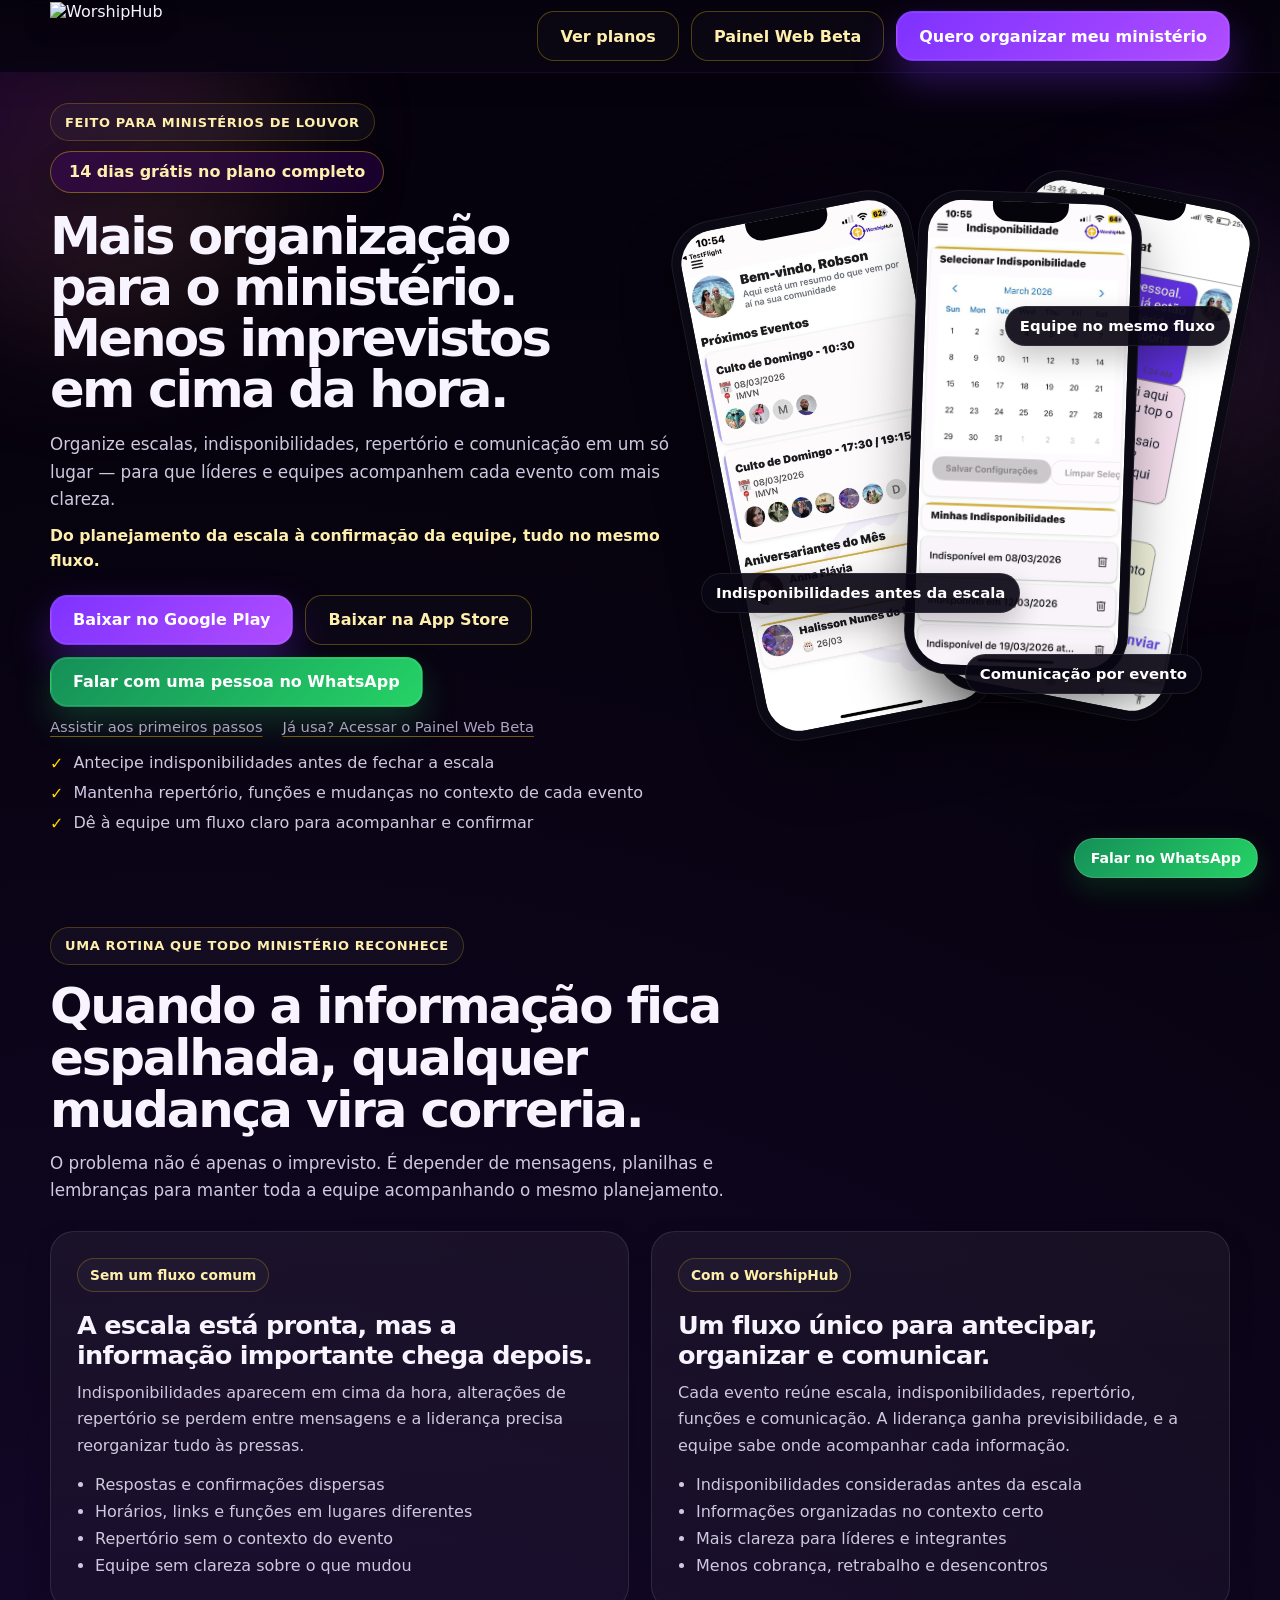
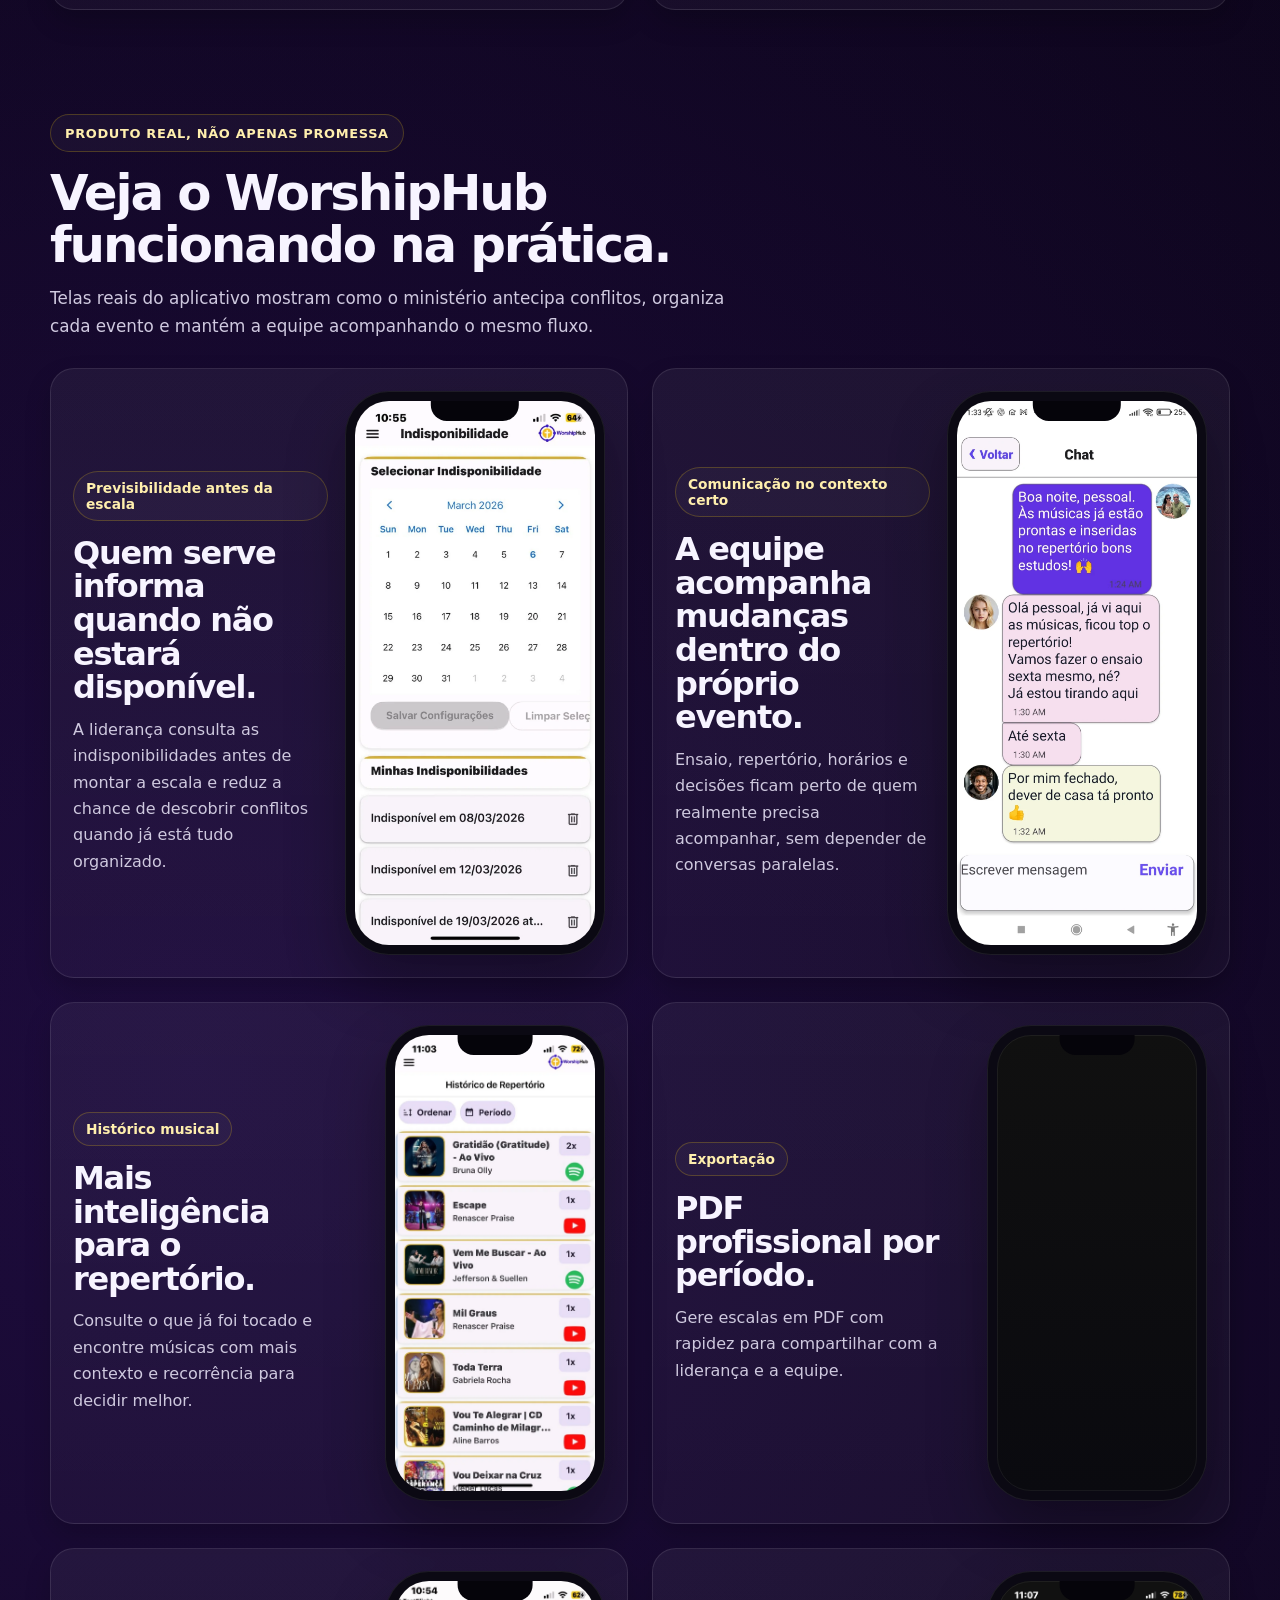
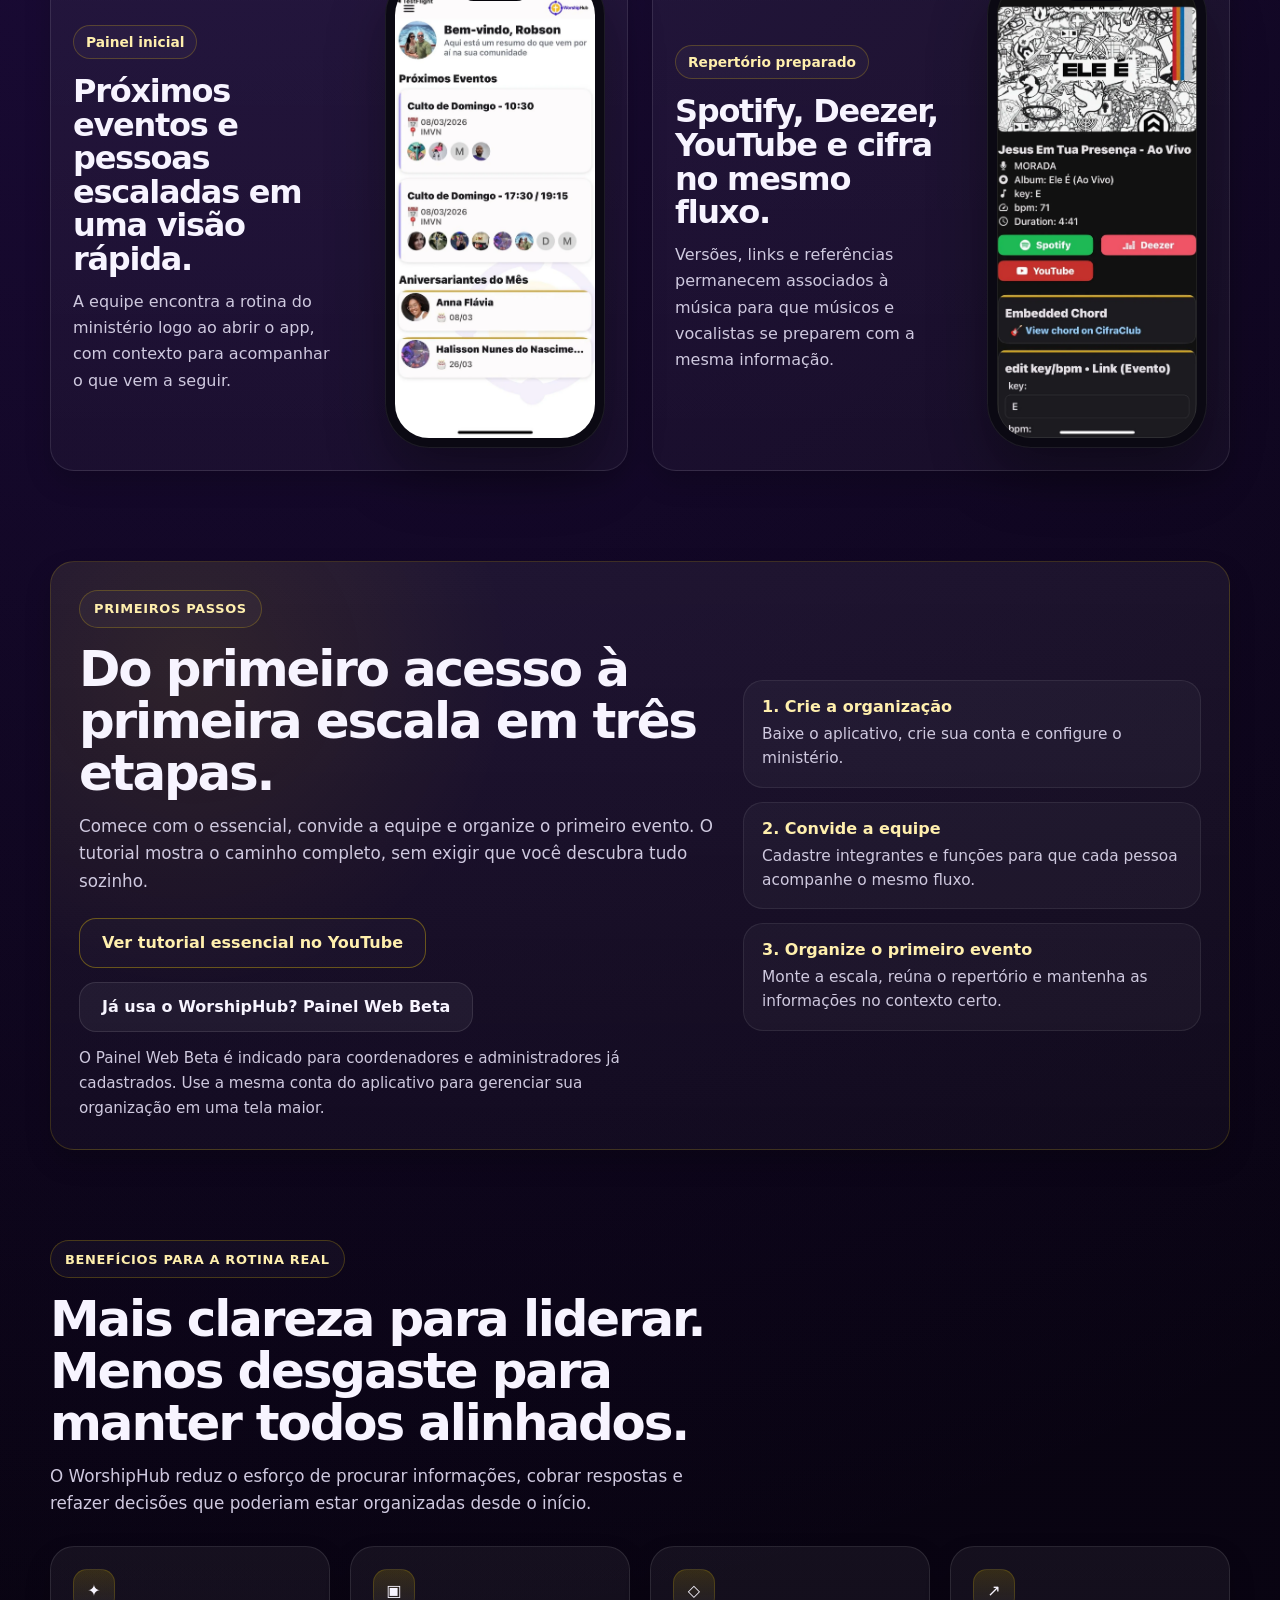
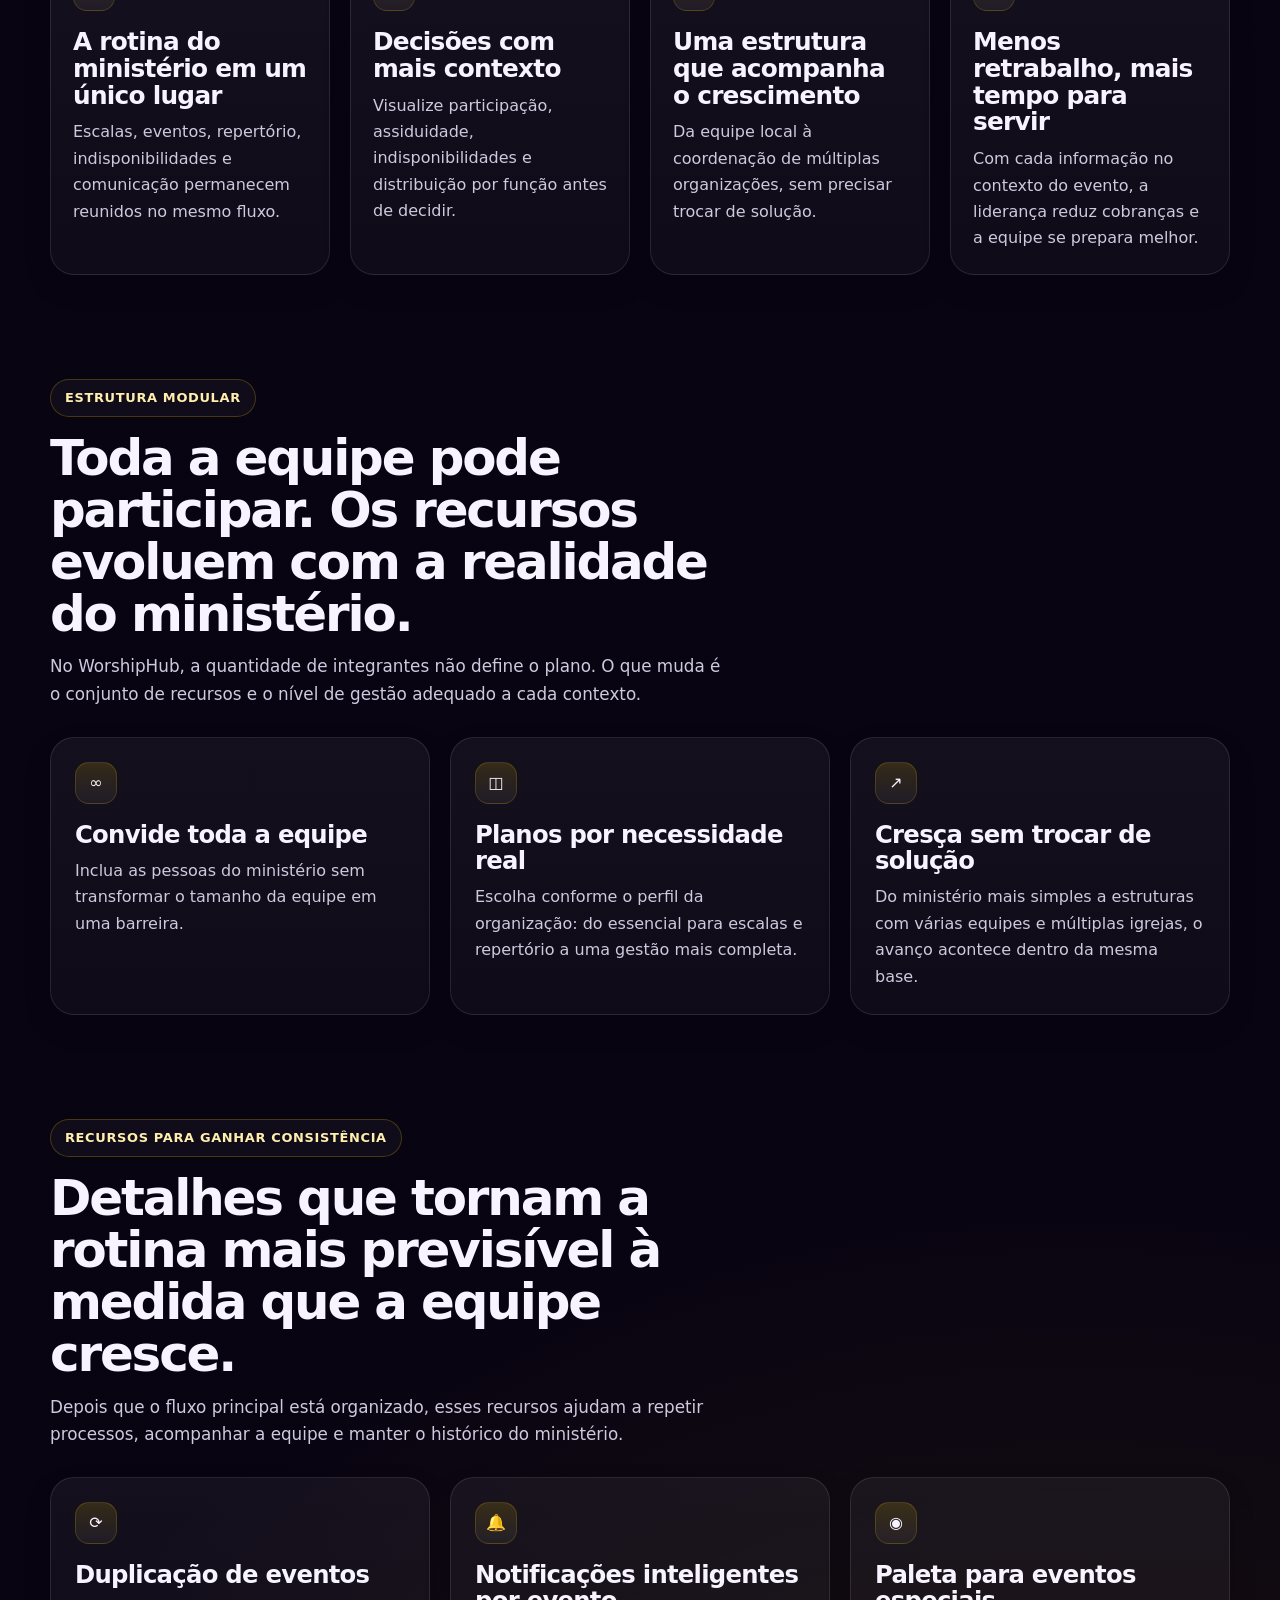
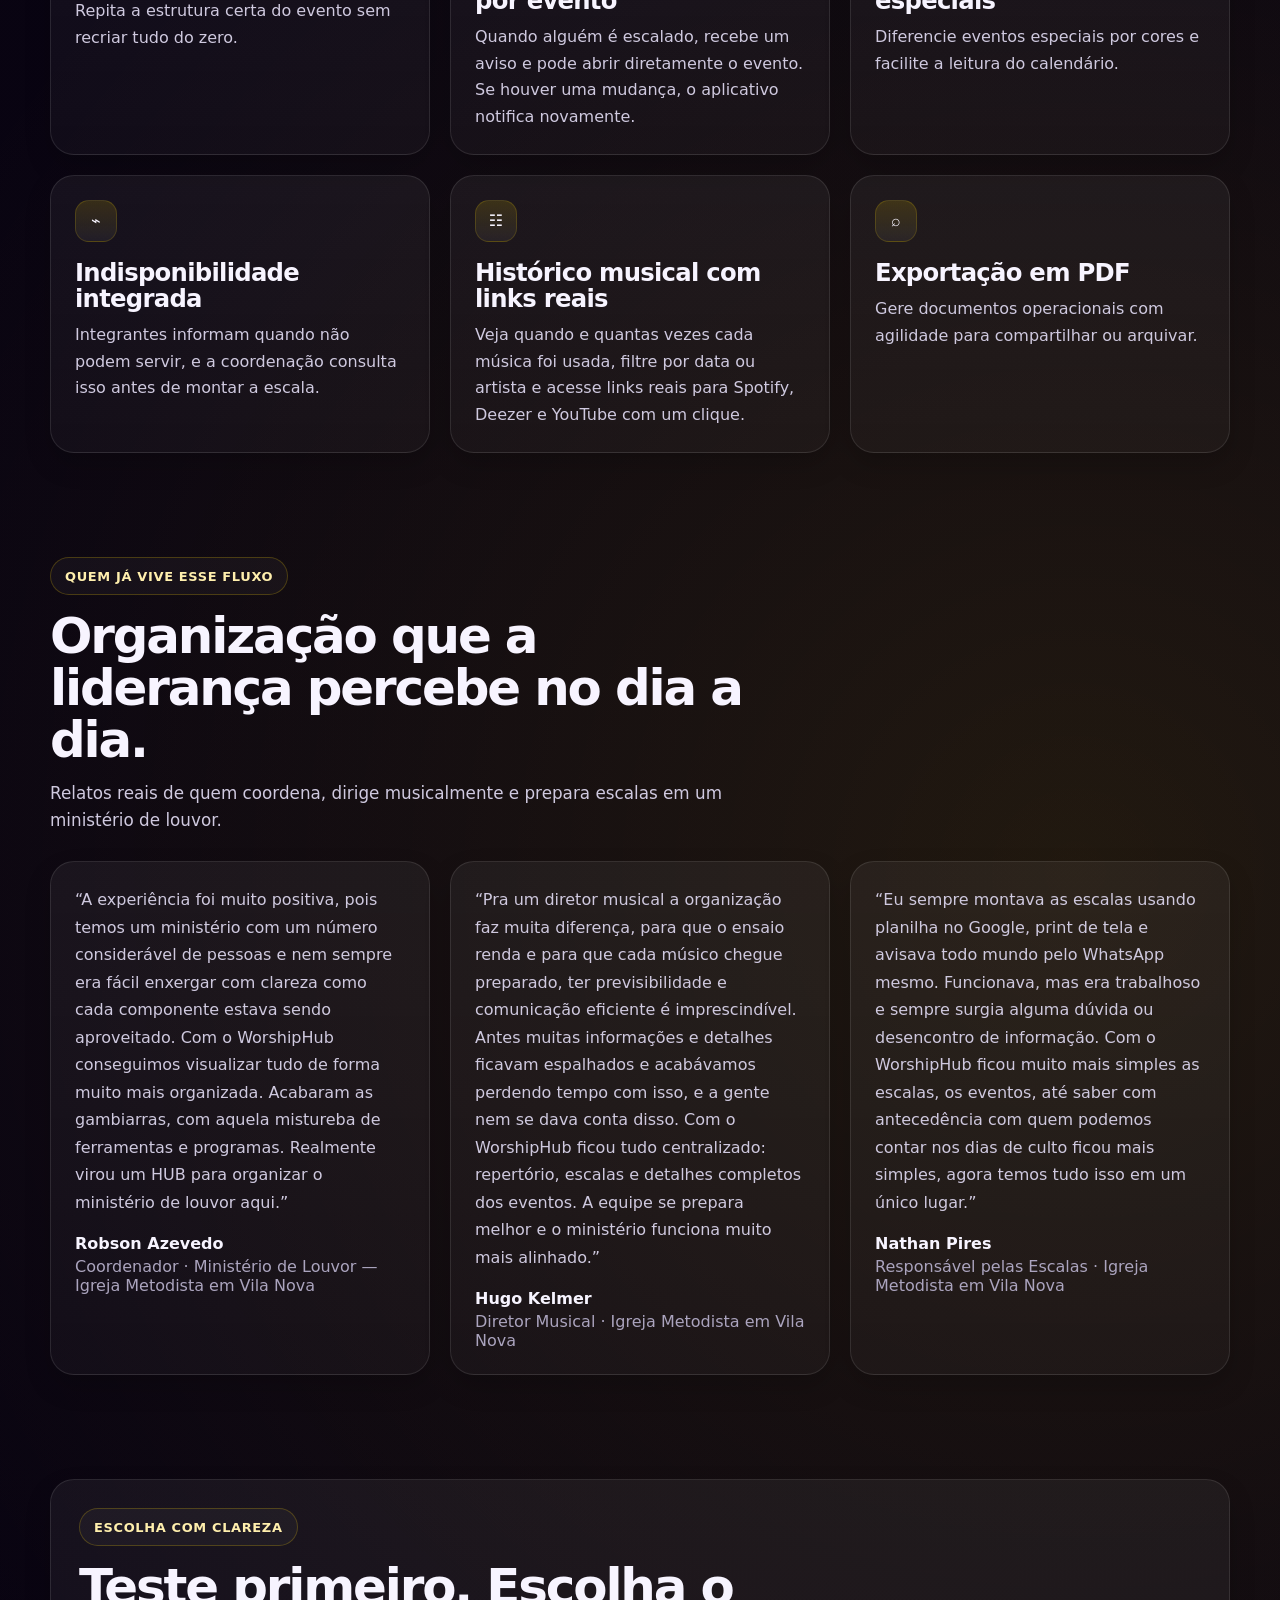
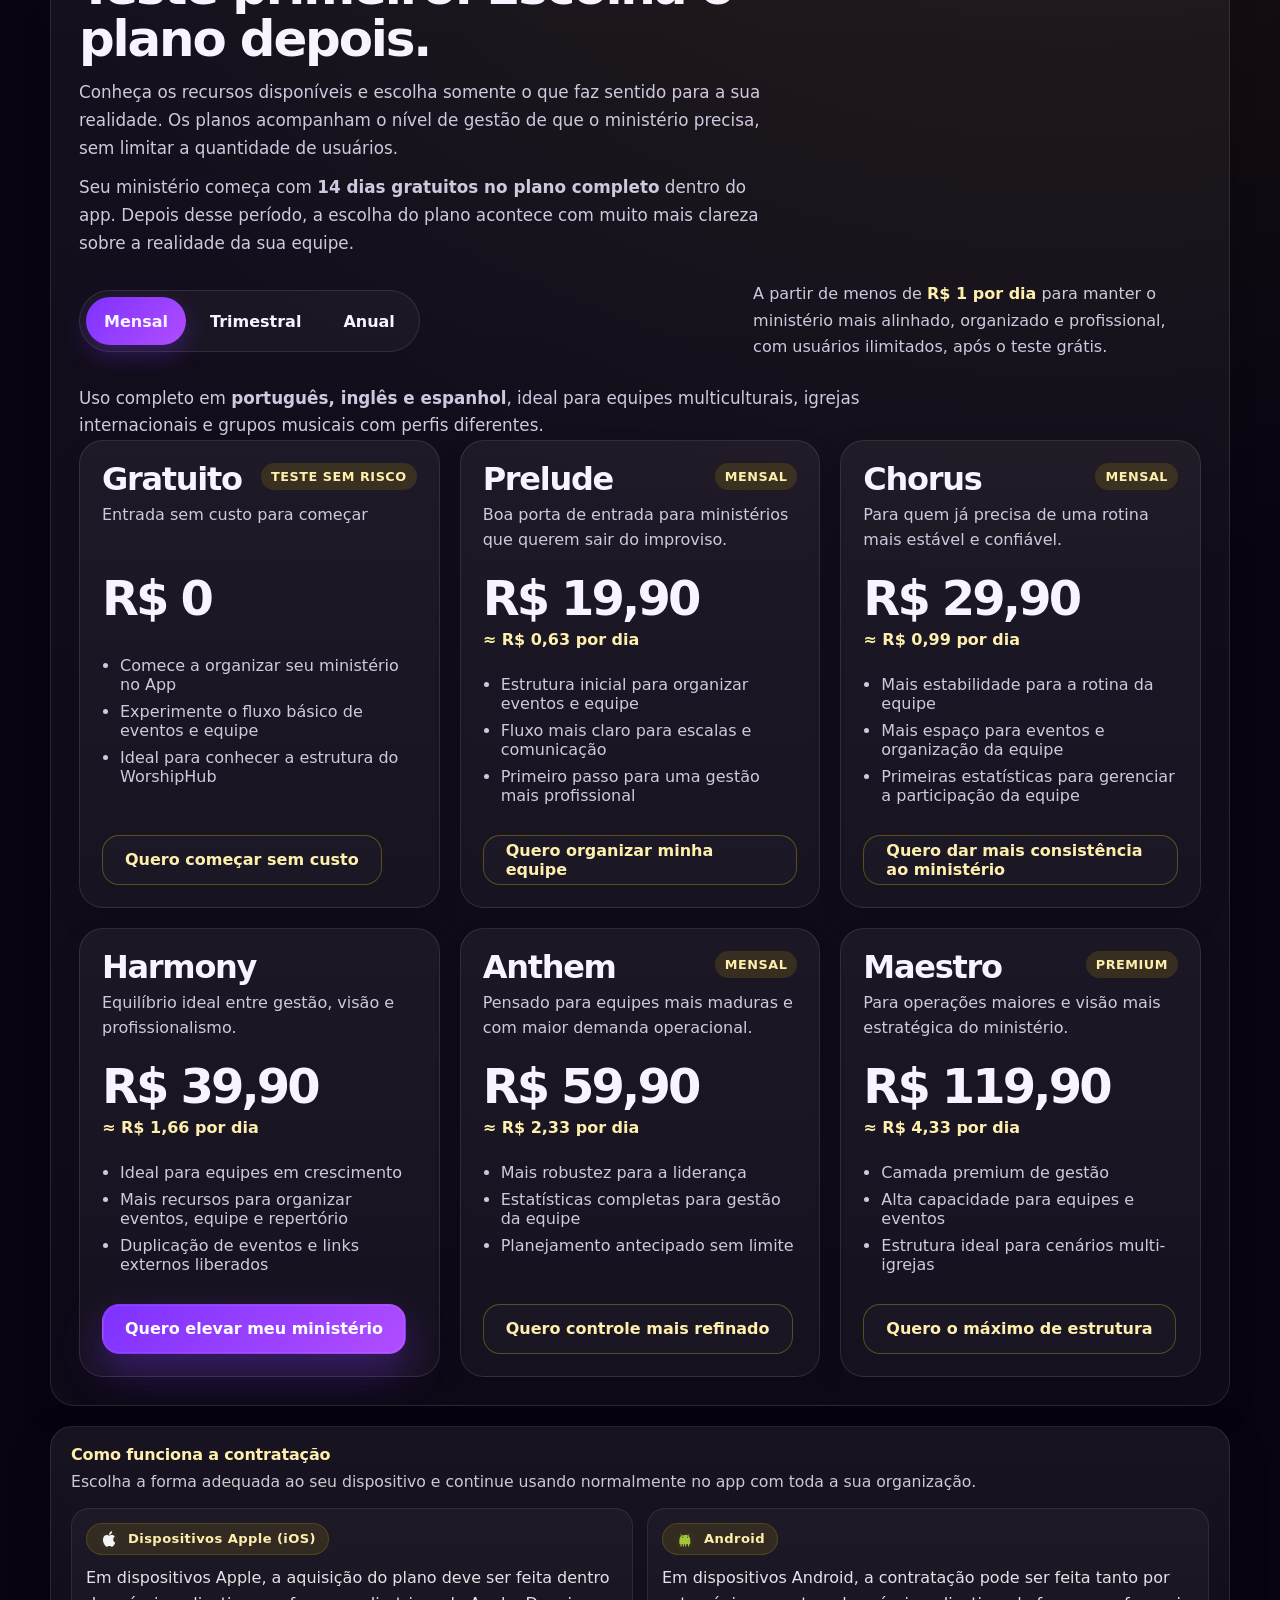
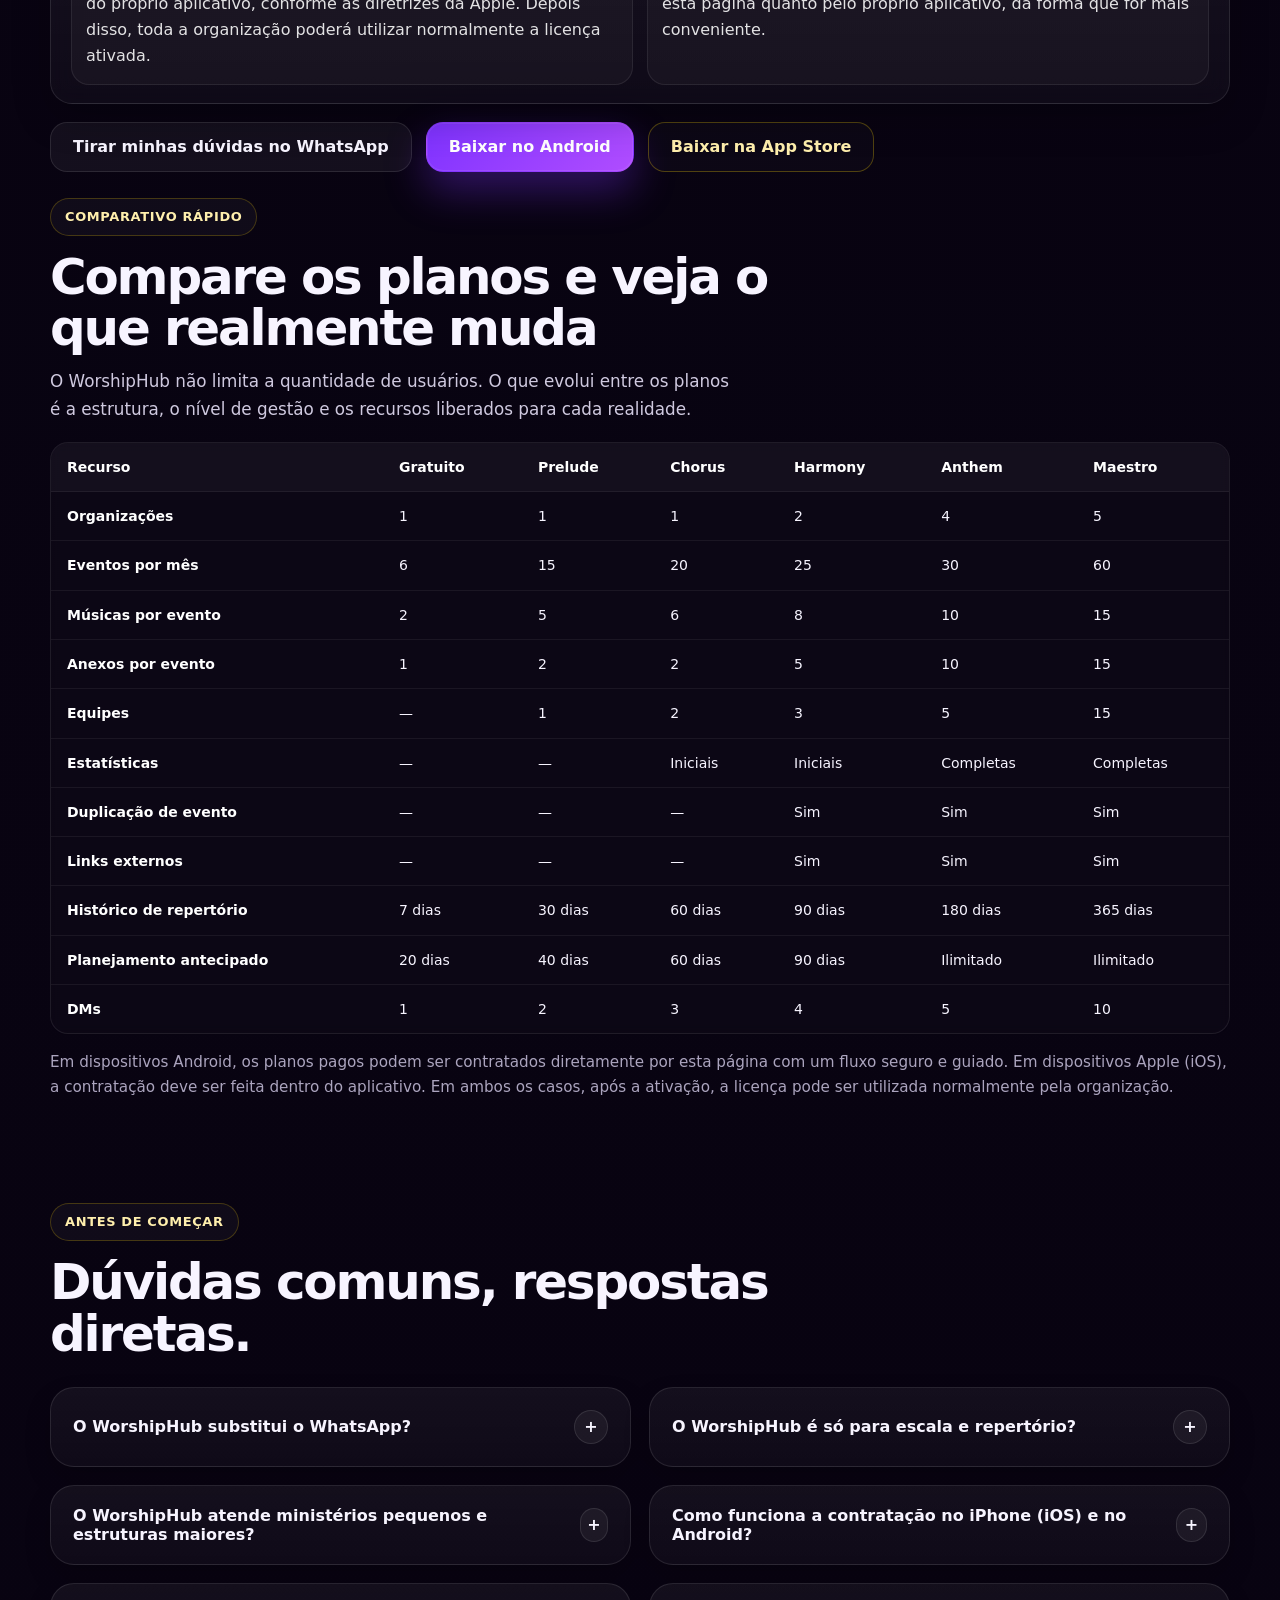
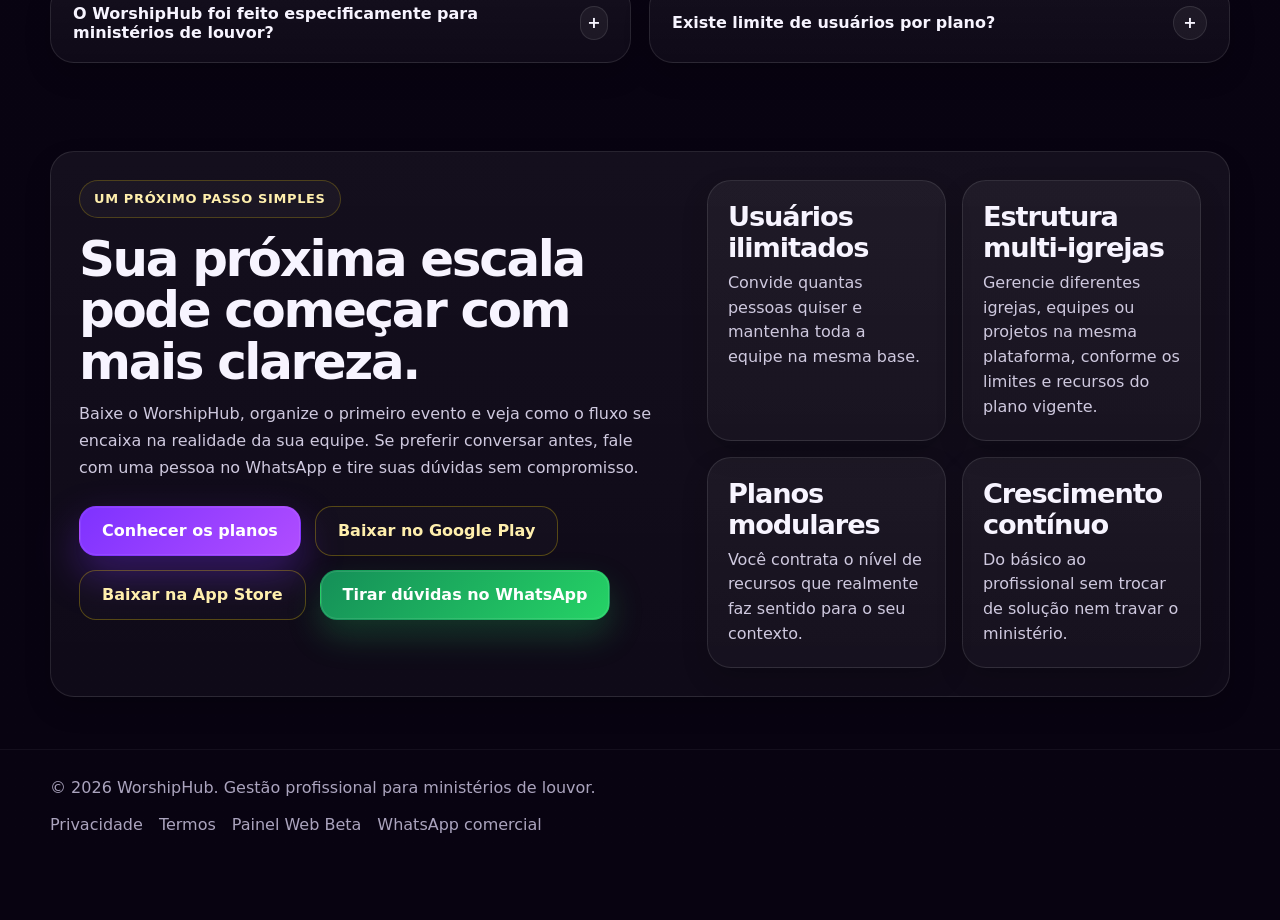
==== commit 73277601: "Add files via upload" ====
--- a/index.html
+++ b/index.html
@@ -12,7 +12,7 @@
   <meta property="og:image" content="./assets/branding/logo-horizontal.webp">
   <meta name="twitter:card" content="summary_large_image">
   <link rel="icon" href="./favicon.png">
-<link rel="preload" href="./assets/branding/logo-horizontal.webp" as="image" type="image/webp">
+<link rel="preload" href="./assets/branding/logo-horizontal-dark.webp" as="image" type="image/webp">
 <link rel="stylesheet" href="./styles.css">
   <!-- Google tag (gtag.js) -->
 <script>
@@ -89,8 +89,8 @@
             <img src="./assets/branding/logo-icon.webp" alt="Logo WorshipHub" width="70" height="70">
           </div>
           <div class="brand-text">
-            <img class="brand-wordmark" src="./assets/branding/logo-horizontal.webp" alt="WorshipHub" width="240" height="45">
-            <div class="brand-subtitle">Gestão profissional para Ministérios de Louvor</div>
+            <img class="brand-wordmark" src="./assets/branding/logo-horizontal-dark.webp" alt="WorshipHub" width="1400" height="525">
+            <div class="brand-subtitle">Gestão profissional para ministérios de louvor</div>
           </div>
         </a>
                 <nav class="nav-actions">
@@ -150,7 +150,7 @@
   <span class="pill">Indisponibilidade integrada</span>
   <span class="pill">Exportação em PDF</span>
   <span class="pill">Estatísticas de equipe ou individualizada</span>
-  <span class="pill">Base pronta para multi-igrejas</span>
+  <span class="pill">Multi-igrejas conforme o plano</span>
 </div>
 </div>
 
@@ -541,9 +541,9 @@
         <div class="container reveal">
           <div class="card pricing-panel">
             <div class="block-head">
-              <span class="eyebrow">Planos com percepção de valor</span>
-              <h2 class="section-title">Planos para cada nível de ministério.</h2>
-              <p class="section-lead">Experimente a visão modular dos planos, você escolhe somente o que realmente faz sentido pra sua realidade. Os planos acompanham o tipo de gestão que o ministério precisa, sem limitar quantidade de usuários.</p>
+              <span class="eyebrow">Escolha com clareza</span>
+              <h2 class="section-title">Teste primeiro. Escolha o plano depois.</h2>
+              <p class="section-lead">Conheça os recursos disponíveis e escolha somente o que faz sentido para a sua realidade. Os planos acompanham o nível de gestão de que o ministério precisa, sem limitar a quantidade de usuários.</p>
               <p class="section-lead" style="margin-top:12px;">Seu ministério começa com <strong>14 dias gratuitos no plano completo</strong> dentro do app. Depois desse período, a escolha do plano acontece com muito mais clareza sobre a realidade da sua equipe.</p>
             </div>
 
@@ -556,7 +556,7 @@
               <div class="pricing-copy">A partir de menos de <strong style="color:var(--gold-2)">R$ 1 por dia</strong> para manter o ministério mais alinhado, organizado e profissional, com usuários ilimitados, após o teste grátis.</div>
             </div>
 <p class="section-lead" style="max-width:820px; margin:14px 0 0;">
-              Uso completo em <strong>Português, English e Español</strong>, ideal para equipes multiculturais, igrejas internacionais e grupos musicais com perfis diferentes.
+              Uso completo em <strong>português, inglês e espanhol</strong>, ideal para equipes multiculturais, igrejas internacionais e grupos musicais com perfis diferentes.
             </p>
             
             <div class="pricing-grid">
@@ -875,11 +875,11 @@
             </article>
                         <article class="card faq-item">
               <button class="faq-trigger" type="button">
-                <span>O produto atende ministérios pequenos e estruturas maiores?</span>
+                <span>O WorshipHub atende ministérios pequenos e estruturas maiores?</span>
                 <span class="faq-icon">+</span>
               </button>
               <div class="faq-content">
-                Sim. A lógica do produto atende desde equipes mais simples até contextos mais robustos, inclusive com visão preparada para multi-igrejas. Além disso, a experiência do app está disponível integralmente em <strong>Português, English e Español</strong>.
+                Sim. O WorshipHub atende desde equipes mais simples até estruturas maiores. Nos planos compatíveis, também permite gerenciar mais de uma organização conforme os limites vigentes. A experiência do aplicativo está disponível integralmente em <strong>português, inglês e espanhol</strong>.
               </div>
             </article>
             <article class="card faq-item">
@@ -897,11 +897,11 @@
 </article>
             <article class="card faq-item">
               <button class="faq-trigger" type="button">
-                <span>O WorshipHub é somente para ministérios de louvor e grupos religiosos?</span>
+                <span>O WorshipHub foi feito especificamente para ministérios de louvor?</span>
                 <span class="faq-icon">+</span>
               </button>
               <div class="faq-content">
-                Não. A plataforma foi pensada para elevar o nível de organização de qualquer grupo ou banda musical, independentemente do estilo. As integrações, telas e recursos atendem diferentes formas de atuação.
+                Sim. A plataforma foi desenvolvida para a rotina de ministérios de louvor — eventos, escalas, funções, indisponibilidades, repertório e comunicação. Outros grupos musicais também podem aproveitar esse fluxo, mas o ministério de louvor é o público central.
               </div>
             </article>
             <article class="card faq-item">
@@ -938,7 +938,7 @@
               </article>
                             <article class="card final-point">
                 <strong>Estrutura multi-igrejas</strong>
-                <span>Gerencie diferentes igrejas, equipes ou projetos na mesma plataforma com organização, contexto separado e visão centralizada.</span>
+                <span>Gerencie diferentes igrejas, equipes ou projetos na mesma plataforma, conforme os limites e recursos do plano vigente.</span>
               </article>
               <article class="card final-point">
                 <strong>Planos modulares</strong>
--- a/styles.css
+++ b/styles.css
@@ -24,7 +24,7 @@
   --ease:cubic-bezier(.2,.8,.2,1);
 }
 *{box-sizing:border-box}
-html{scroll-behavior:smooth}
+html{scroll-behavior:smooth;overflow-x:hidden}
 body{
   margin:0;
   font-family:Roboto,Inter,system-ui,-apple-system,"Segoe UI",sans-serif;
@@ -74,8 +74,8 @@
   to{transform:translate3d(6vw,4vh,0) scale(1.15)}
 }
 .container{width:var(--content);margin-inline:auto}
-.section{padding:88px 0; position:relative}
-.section-tight{padding:72px 0}
+.section{padding:68px 0; position:relative}
+.section-tight{padding:52px 0}
 .eyebrow{
   display:inline-flex; align-items:center; min-height:38px; padding:8px 14px;
   border-radius:999px; background:rgba(255,255,255,.035); border:1px solid var(--stroke-strong);
@@ -83,13 +83,13 @@
 }
 h1,h2,h3,p{margin:0}
 .section-title{
-  font-size:clamp(2.2rem,4.8vw,4.3rem);
-  line-height:1.03; letter-spacing:-.045em; margin:18px 0 14px; max-width:14ch;
+  font-size:clamp(2.2rem,3.9vw,3.75rem);
+  line-height:1.04; letter-spacing:-.043em; margin:16px 0 13px; max-width:21ch;
 }
 .section-lead{
   color:var(--muted); max-width:64ch; line-height:1.65; font-size:1.05rem;
 }
-.block-head{margin-bottom:28px}
+.block-head{margin-bottom:24px}
 .grid-2{display:grid; grid-template-columns:1.08fr .92fr; gap:40px}
 .grid-3{display:grid; grid-template-columns:repeat(3, minmax(0,1fr)); gap:24px}
 .grid-4{display:grid; grid-template-columns:repeat(4, minmax(0,1fr)); gap:20px}
@@ -101,22 +101,33 @@
 }
 .topbar{
   position:sticky; top:0; z-index:80;
-  backdrop-filter:blur(10px);
-  background:linear-gradient(180deg, rgba(6,2,13,.94), rgba(6,2,13,.74));
-  border-bottom:1px solid rgba(255,255,255,.05);
+  backdrop-filter:blur(12px);
+  background:linear-gradient(180deg, rgba(6,2,13,.98), rgba(8,3,17,.92));
+  border-bottom:1px solid rgba(126,50,255,.14);
+  box-shadow:0 8px 28px rgba(0,0,0,.18);
 }
 .topbar-inner{
-  min-height:84px; display:flex; align-items:center; justify-content:space-between; gap:18px;
-}
-.brand{display:inline-flex; align-items:center; gap:12px; min-width:0}
+  min-height:72px; display:flex; align-items:center; justify-content:space-between; gap:18px;
+}
+.brand{display:inline-flex; align-items:center; gap:12px; min-width:0; padding:2px 0}
 .brand-mark{
   display:none;
 }
+.brand-text{
+  display:flex;
+  align-items:center;
+  min-width:0;
+}
+.brand-wordmark{
+  width:180px;
+  max-width:180px;
+  filter:drop-shadow(0 5px 14px rgba(0,0,0,.22));
+}
 .brand-title{font-size:1rem;font-weight:800;letter-spacing:.04em;text-transform:uppercase}
-.brand-subtitle{font-size:.86rem;color:var(--muted-2)}
+.brand-subtitle{display:none;font-size:.78rem;color:var(--muted-2)}
 .nav-actions{display:flex; align-items:center; gap:12px}
 .btn{
-  min-height:54px; padding:0 24px; border-radius:18px; border:1px solid transparent;
+  min-height:50px; padding:0 22px; border-radius:17px; border:1px solid transparent;
   display:inline-flex; align-items:center; justify-content:center; gap:10px;
   font-weight:700; transition:transform .22s var(--ease), box-shadow .22s var(--ease), border-color .22s var(--ease), background .22s var(--ease);
   cursor:pointer;
@@ -143,13 +154,14 @@
 .btn-whatsapp:hover{
   box-shadow:0 20px 42px rgba(37,211,102,.30), 0 0 0 1px rgba(255,255,255,.12) inset;
 }
-.hero{padding-top:44px; padding-bottom:56px}
-.hero-grid{display:grid; grid-template-columns: minmax(0,1.02fr) minmax(420px,.98fr); gap:34px; align-items:center}
+.hero{padding-top:30px; padding-bottom:42px}
+#planos{scroll-margin-top:84px}
+.hero-grid{display:grid; grid-template-columns:minmax(0,1.08fr) minmax(390px,.92fr); gap:30px; align-items:center}
 .hero-copy h1{
-  font-size:clamp(3rem,5.35vw,5.35rem);
-  line-height:.99; letter-spacing:-.055em; max-width:13ch; margin:18px 0 18px;
-}
-.hero-copy p{font-size:1.1rem; color:var(--muted); line-height:1.68; max-width:60ch}
+  font-size:clamp(3rem,4vw,3.95rem);
+  line-height:1; letter-spacing:-.052em; max-width:16ch; margin:16px 0;
+}
+.hero-copy p{font-size:1.05rem; color:var(--muted); line-height:1.62; max-width:62ch}
 .trial-badge{
   display:inline-flex; align-items:center; gap:8px; padding:11px 18px; margin:10px 0 2px;
   border-radius:999px; background:rgba(75,0,130,.28); border:1px solid rgba(255,215,0,.38);
@@ -158,7 +170,7 @@
 .hero-copy .hero-support-line{
   margin-top:10px; color:var(--gold-2); font-size:.98rem; font-weight:700;
 }
-.hero-actions{display:grid; gap:12px; margin:26px 0 22px}
+.hero-actions{display:grid; gap:11px; margin:21px 0 18px}
 .hero-primary-actions{display:flex; flex-wrap:wrap; gap:12px}
 .hero-secondary-links{display:flex; flex-wrap:wrap; gap:10px 20px; color:var(--muted-2); font-size:.92rem}
 .hero-secondary-links a{
@@ -180,7 +192,7 @@
 .mini-stat span{display:block; color:var(--muted); line-height:1.5; margin-top:8px}
 
 .hero-visual{
-  position:relative; min-height:720px;
+  position:relative; min-height:560px;
 }
 .hero-visual::before{
   content:""; position:absolute; inset:12% 8% 8% 18%; border-radius:40px;
@@ -192,14 +204,14 @@
   background:rgba(10,7,20,.92); border:1px solid rgba(255,255,255,.08); color:#fff; font-weight:700; font-size:.93rem; box-shadow:0 12px 28px rgba(0,0,0,.22);
 }
 .float-chip.one{left:0; bottom:135px}
-.float-chip.two{right:0; top:160px}
-.float-chip.three{right:42px; bottom:80px}
+.float-chip.two{right:0; top:118px}
+.float-chip.three{right:28px; bottom:54px}
 .phone-stack{
   position:absolute; inset:0; display:grid; place-items:center;
 }
 .device{
   position:absolute;
-  width:min(30vw, 300px);
+  width:min(25vw, 244px);
   aspect-ratio: 9/19.5;
   border-radius:44px;
   background:#0b0913;
@@ -225,9 +237,9 @@
 }
 .device:hover{box-shadow:0 34px 64px rgba(0,0,0,.40), 0 0 0 1px rgba(255,255,255,.10) inset}
 .device:hover .device-screen img{transform:scale(1.02)}
-.device.home{left:2%; bottom:26px; transform:rotate(-11deg)}
-.device.stats{right:1%; bottom:56px; transform:rotate(11deg)}
-.device.music{top:10px; right:17%; width:min(26vw,250px); transform:rotate(2deg)}
+.device.home{left:2%; bottom:18px; transform:rotate(-11deg)}
+.device.stats{right:2%; bottom:38px; transform:rotate(11deg)}
+.device.music{top:4px; right:18%; width:min(23vw,224px); transform:rotate(2deg)}
 .hero-orb{
   position:absolute; width:220px; height:220px; border-radius:50%; filter:blur(72px); opacity:.24;
   background:linear-gradient(135deg, rgba(126,50,255,.8), rgba(255,215,0,.35));
@@ -274,8 +286,8 @@
 .gallery-grid-mini .gallery-device .device{width:min(22vw,220px)}
 
 .starter-section{
-  padding-top:48px;
-  padding-bottom:48px;
+  padding-top:38px;
+  padding-bottom:38px;
 }
 
 .starter-card{
@@ -291,7 +303,7 @@
 }
 
 .starter-card .section-title{
-  max-width:13ch;
+  max-width:18ch;
 }
 
 .starter-actions{
@@ -362,13 +374,14 @@
 }
 .plan-card{padding:22px; display:flex; flex-direction:column; min-height:100%}
 .plan-card.popular{
-  transform:translateY(-10px);
-  border-color:rgba(255,215,0,.26);
-  box-shadow:0 28px 64px rgba(75,0,130,.22), 0 0 0 1px rgba(255,215,0,.10) inset;
+  transform:none;
+  border-color:var(--stroke);
+  box-shadow:0 12px 26px rgba(0,0,0,.18);
 }
 .plan-top{display:flex; justify-content:space-between; align-items:flex-start; gap:12px; margin-bottom:8px}
 .plan-name{font-size:2rem; letter-spacing:-.04em; line-height:1.0}
 .plan-tag{display:inline-flex; padding:6px 10px; border-radius:999px; background:rgba(255,215,0,.12); color:var(--gold-2); font-size:.8rem; font-weight:800; letter-spacing:.04em; text-transform:uppercase}
+.plan-card[data-plan="harmony"] .plan-tag{display:none}
 .plan-desc{color:var(--muted); line-height:1.55; min-height:3.3em; margin-bottom:18px}
 .price-main{font-size:3rem; font-weight:900; letter-spacing:-.06em; line-height:1}
 .price-period{color:var(--muted); margin-top:6px; min-height:24px}
@@ -499,15 +512,16 @@
   max-height:0; overflow:hidden; transition:max-height .3s var(--ease), padding .3s var(--ease);
   color:var(--muted); line-height:1.68; padding:0 22px;
 }
-.faq-item.open .faq-content{padding:0 22px 22px; max-height:220px}
+.faq-item.open .faq-content{padding:0 22px 22px; max-height:1000px}
 .faq-item.open .faq-icon{background:rgba(255,215,0,.12); color:var(--gold-2)}
 .faq-item.open .faq-trigger{color:var(--text)}
 
 .final-cta .final-wrap{
   padding:28px; display:grid; grid-template-columns:1.1fr .9fr; gap:24px; align-items:stretch;
 }
+.final-cta{padding-top:36px; padding-bottom:52px}
 .final-copy h2{
-  font-size:clamp(2.2rem,4.8vw,4.9rem); line-height:1.02; letter-spacing:-.05em; margin:18px 0 14px; max-width:10ch;
+  font-size:clamp(2.2rem,3.9vw,3.75rem); line-height:1.03; letter-spacing:-.047em; margin:16px 0 13px; max-width:18ch;
 }
 .final-copy p{color:var(--muted); line-height:1.68; max-width:58ch}
 .final-actions{display:flex; gap:14px; flex-wrap:wrap; margin-top:24px}
@@ -517,23 +531,27 @@
 .final-point span{display:block; color:var(--muted); line-height:1.55; margin-top:8px}
 
 .footer{
-  padding:28px 0 40px; border-top:1px solid rgba(255,255,255,.05); margin-top:18px;
+  padding:28px 0 86px; border-top:1px solid rgba(255,255,255,.05); margin-top:0;
 }
 .footer-inner{display:flex; justify-content:space-between; gap:18px; flex-wrap:wrap; color:var(--muted-2)}
 .footer-links{display:flex; gap:16px; flex-wrap:wrap}
 .footer-links a:hover{color:var(--gold-2)}
+
+@media (min-width:761px) and (max-width:1500px){
+  .footer-inner{padding-right:210px}
+}
 
 .whatsapp-float{
   position:fixed;
   right:22px;
   bottom:22px;
   z-index:90;
-  display:grid;
-  gap:2px;
-  min-width:196px;
-  padding:12px 18px;
+  display:inline-flex;
+  align-items:center;
+  min-width:0;
+  padding:11px 16px;
   border:1px solid rgba(255,255,255,.16);
-  border-radius:18px;
+  border-radius:999px;
   color:#fff;
   background:linear-gradient(135deg,#158f58,#25D366);
   box-shadow:0 18px 44px rgba(0,0,0,.36), 0 10px 28px rgba(37,211,102,.22);
@@ -543,16 +561,16 @@
   transform:translateY(-3px);
   box-shadow:0 22px 52px rgba(0,0,0,.40), 0 14px 34px rgba(37,211,102,.28);
 }
-.whatsapp-float span{font-size:.72rem; font-weight:700; opacity:.86; letter-spacing:.035em; text-transform:uppercase}
-.whatsapp-float strong{font-size:.95rem}
+.whatsapp-float span{display:none}
+.whatsapp-float strong{font-size:.88rem}
 
 .reveal{opacity:0; transform:translateY(26px); transition:opacity .7s var(--ease), transform .7s var(--ease)}
 .reveal.visible{opacity:1; transform:none}
 
 @media (max-width: 1160px){
   .hero-grid,.grid-2,.final-cta .final-wrap,.starter-card{grid-template-columns:1fr}
-  .hero-visual{min-height:580px}
-  .hero-copy h1{max-width:12ch}
+  .hero-visual{min-height:520px}
+  .hero-copy h1{max-width:16ch}
   .device.home{left:8%; bottom:16px}
   .device.stats{right:8%}
   .device.music{right:24%}
@@ -562,18 +580,22 @@
   .gallery-card,.gallery-grid-mini .gallery-card{grid-template-columns:1fr}
   .gallery-device{justify-self:start}
 }
+@media (max-width:900px){
+  .nav-actions .btn-secondary{display:none}
+  .nav-actions .btn-primary{min-height:46px;padding:0 16px;border-radius:15px;font-size:.9rem}
+}
 @media (max-width: 760px){
-  .topbar-inner{min-height:76px}
+  .topbar-inner{min-height:68px}
   .brand-mark{width:58px;height:58px}
-  .brand-wordmark{max-width:170px}
+  .brand-wordmark{width:158px;max-width:158px}
   .brand-subtitle{display:none}
   .nav-actions .btn-secondary{display:none}
   .nav-actions .btn-primary{min-height:46px; padding:0 16px; border-radius:15px; font-size:.86rem}
-  .section{padding:58px 0}
-  .section-tight{padding:50px 0}
-  .hero{padding:22px 0 34px}
-  .hero-copy h1{font-size:clamp(2.35rem,10.8vw,3.45rem); max-width:14ch; margin:15px 0}
-  .section-title,.final-copy h2{font-size:clamp(2.25rem,10.5vw,3.65rem)}
+  .section{padding:48px 0}
+  .section-tight{padding:42px 0}
+  .hero{padding:20px 0 30px}
+  .hero-copy h1{font-size:clamp(2.25rem,9.8vw,3.15rem); max-width:16ch; margin:14px 0}
+  .section-title,.final-copy h2{font-size:clamp(2.1rem,9.2vw,3.2rem); max-width:20ch}
   .hero-copy p,.section-lead{font-size:1rem}
   .trial-badge{padding:9px 14px; font-size:.9rem}
   .mini-stat-row,.benefits-grid,.feature-grid,.pricing-grid,.social-grid,.final-points{grid-template-columns:1fr}
@@ -614,7 +636,7 @@
   }
 
   .hero-visual{
-    min-height:410px;
+    min-height:360px;
   }
 
   .hero-visual::before,
@@ -632,14 +654,14 @@
     transition:none;
   }
 
-  .device.music{top:0; right:18%; width:min(42vw,190px)}
+  .device.music{top:0; right:18%; width:min(40vw,180px)}
   .device.home{left:2%; bottom:12px}
   .device.stats{right:1%; bottom:38px}
   .float-chip{display:none}
   .pricing-panel,.final-cta .final-wrap{padding:22px}
   .billing-toggle{width:100%}
   .billing-toggle button{flex:1}
-  .gallery-device .device,.gallery-grid-mini .gallery-device .device{width:min(64vw,280px)}
+  .gallery-device .device,.gallery-grid-mini .gallery-device .device{width:min(56vw,230px)}
   .split-card,.compare-card,.gallery-card,.quote-card,.faq-trigger,.benefit-card,.feature-card,.plan-card{padding-left:20px;padding-right:20px}
 
   .starter-card{
@@ -659,13 +681,18 @@
   .whatsapp-float{
     right:12px;
     bottom:max(12px, env(safe-area-inset-bottom));
-    min-width:0;
-    padding:11px 15px;
-    border-radius:16px;
-  }
-
-  .whatsapp-float span{display:none}
-  .whatsapp-float strong{font-size:.88rem}
+    width:48px;
+    height:48px;
+    min-width:48px;
+    padding:0;
+    justify-content:center;
+    border-radius:50%;
+  }
+
+  .whatsapp-float::before{content:"WA";font-size:.72rem;font-weight:900;letter-spacing:.02em}
+  .whatsapp-float strong{display:none}
+  .faq-trigger,.faq-content,.final-point{padding-right:72px}
+  .footer-inner{padding-right:58px}
   .footer{padding-bottom:96px}
 }
 @media (prefers-reduced-motion: reduce){
@@ -681,7 +708,23 @@
 @media (max-width: 520px){
   .topbar-inner{justify-content:center}
   .nav-actions{display:none}
-  .brand-wordmark{max-width:190px}
+  .brand-wordmark{width:154px;max-width:154px}
+}
+@media (max-width:340px) and (max-height:650px){
+  .topbar-inner{min-height:60px}
+  .brand-wordmark{width:132px;max-width:132px}
+  .hero{padding-top:12px}
+  .hero-copy > .eyebrow{display:none}
+  .trial-badge{padding:7px 12px;margin:0;font-size:.82rem}
+  .hero-copy h1{font-size:1.9rem;line-height:1.01;max-width:none;margin:12px 0}
+  .hero-copy p{font-size:.92rem;line-height:1.48}
+  .hero-copy .hero-support-line{font-size:.84rem;line-height:1.45;margin-top:7px}
+  .hero-actions{margin-top:13px}
+  .hero-primary-actions .btn{min-height:46px}
+  .whatsapp-float{display:none}
+}
+@supports (overflow:clip){
+  html,body{overflow-x:clip}
 }
 .brand-text img{max-width:200px}
 .gallery-device .device-screen img{object-position:top center}
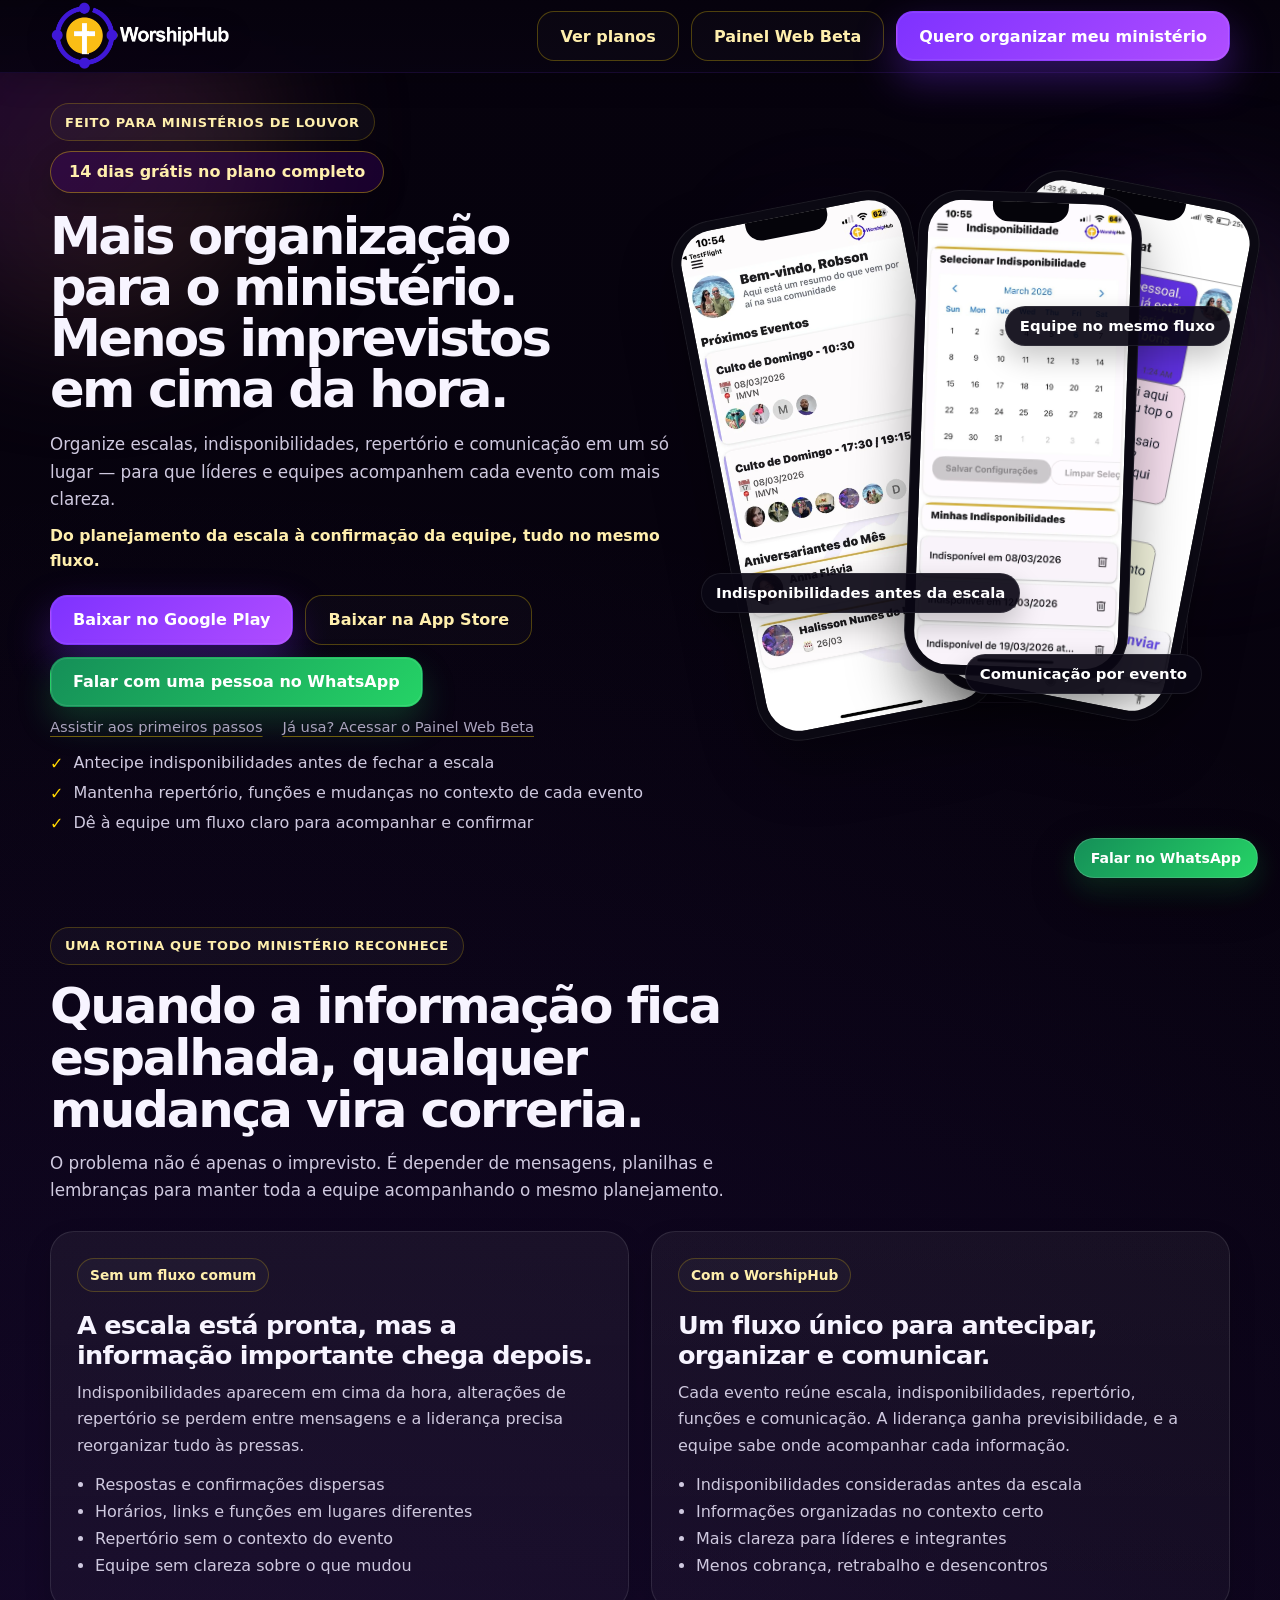
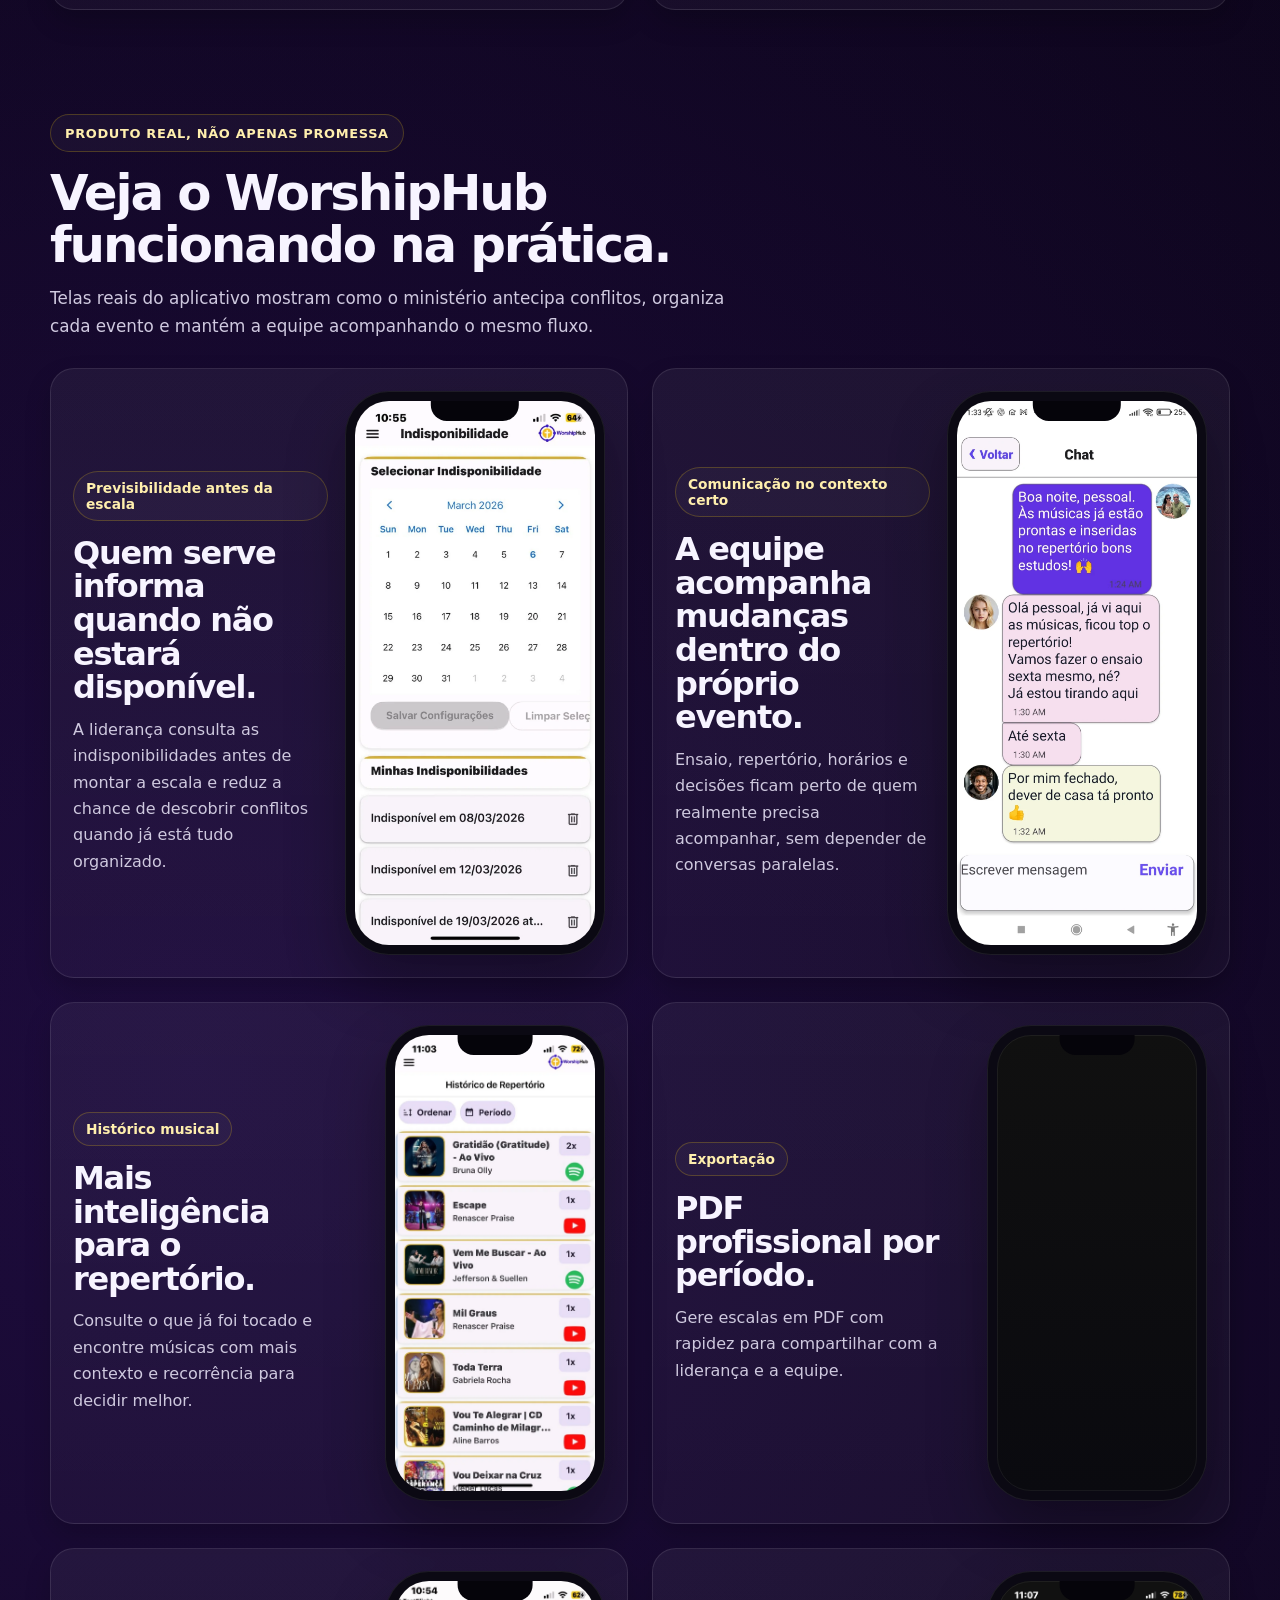
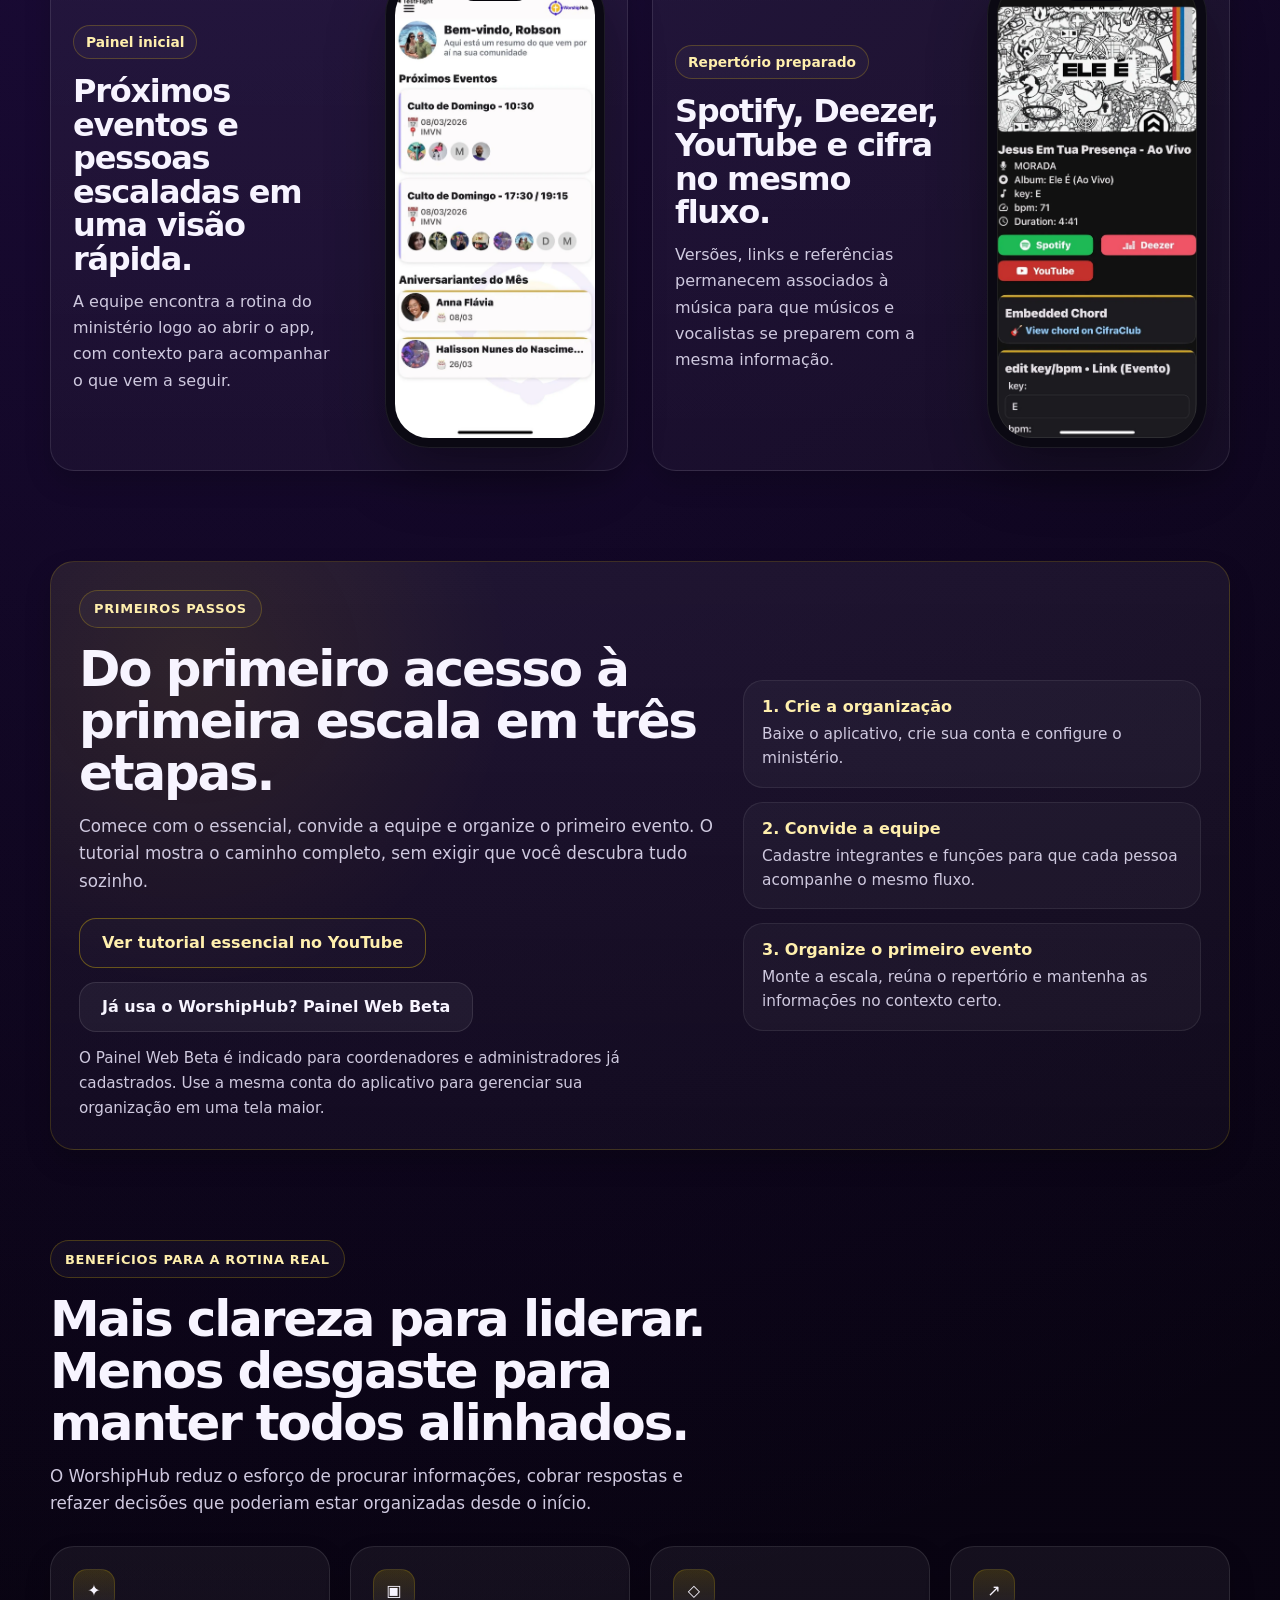
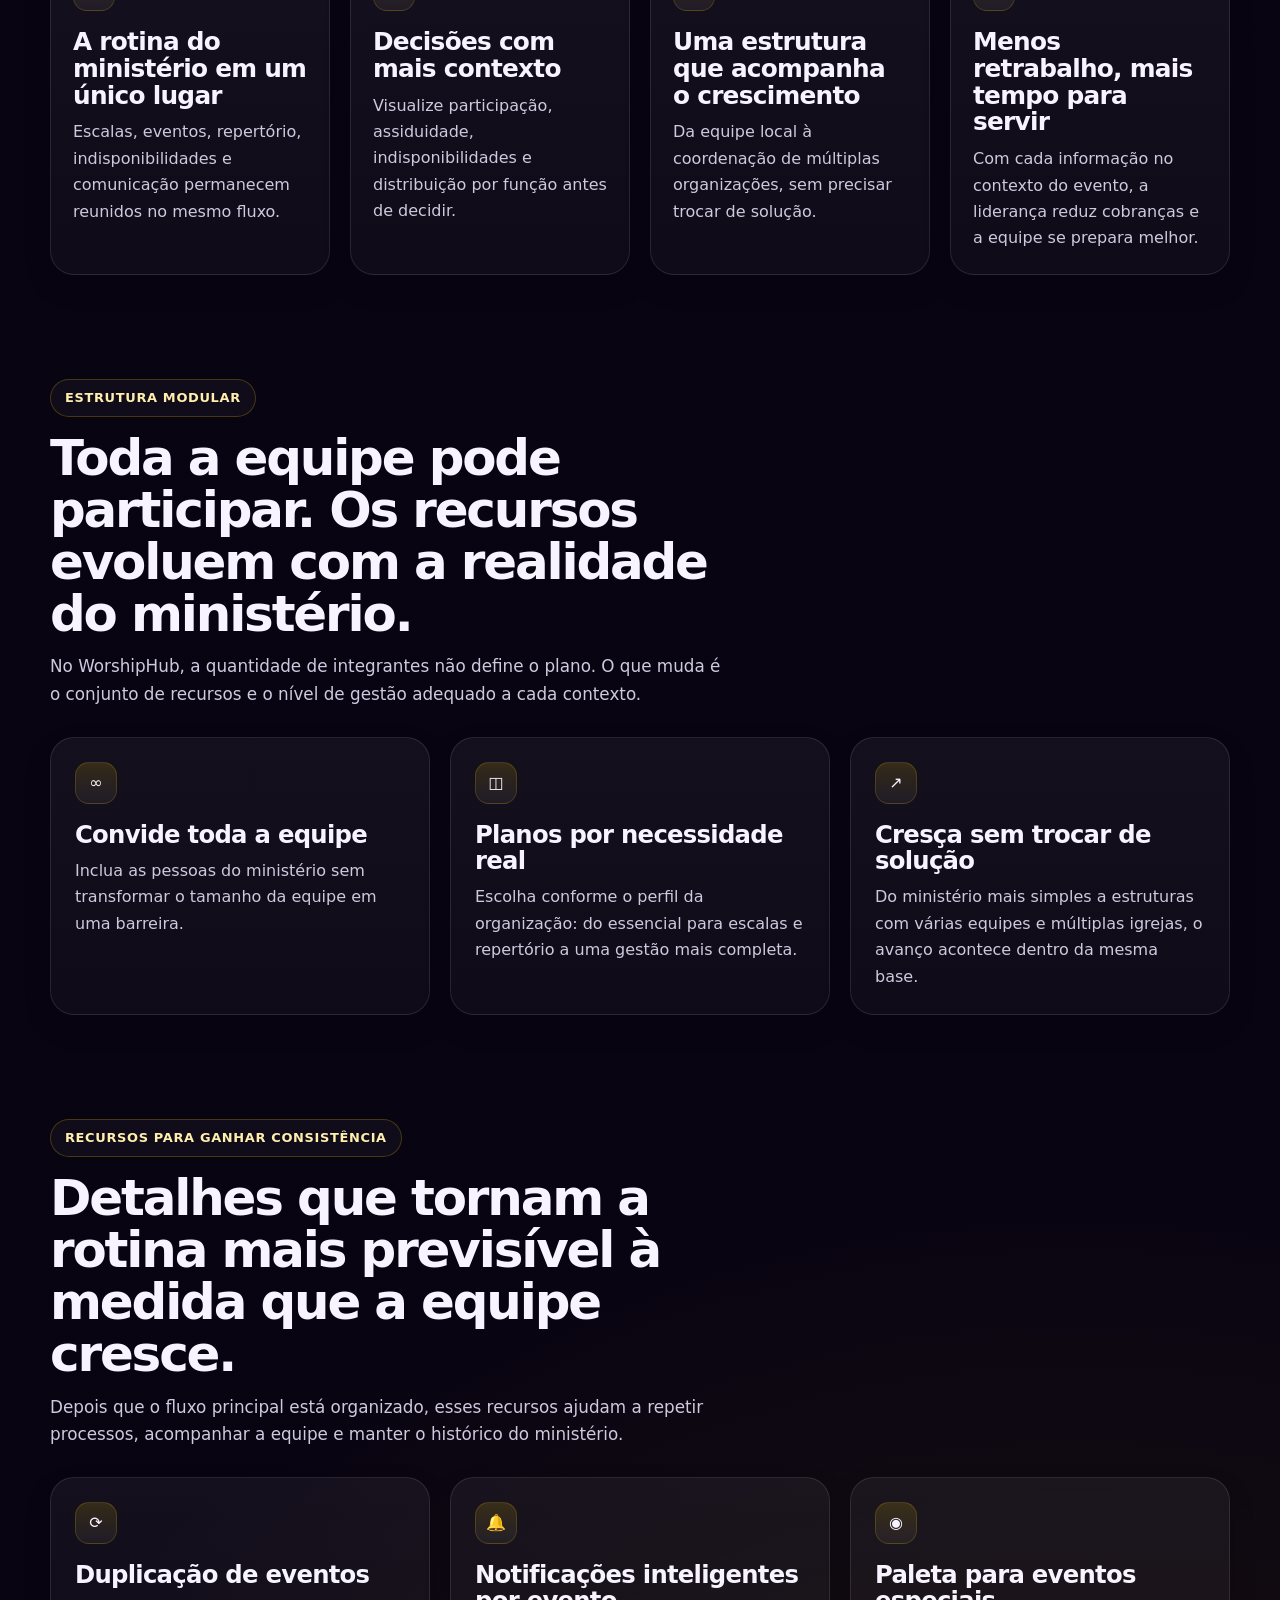
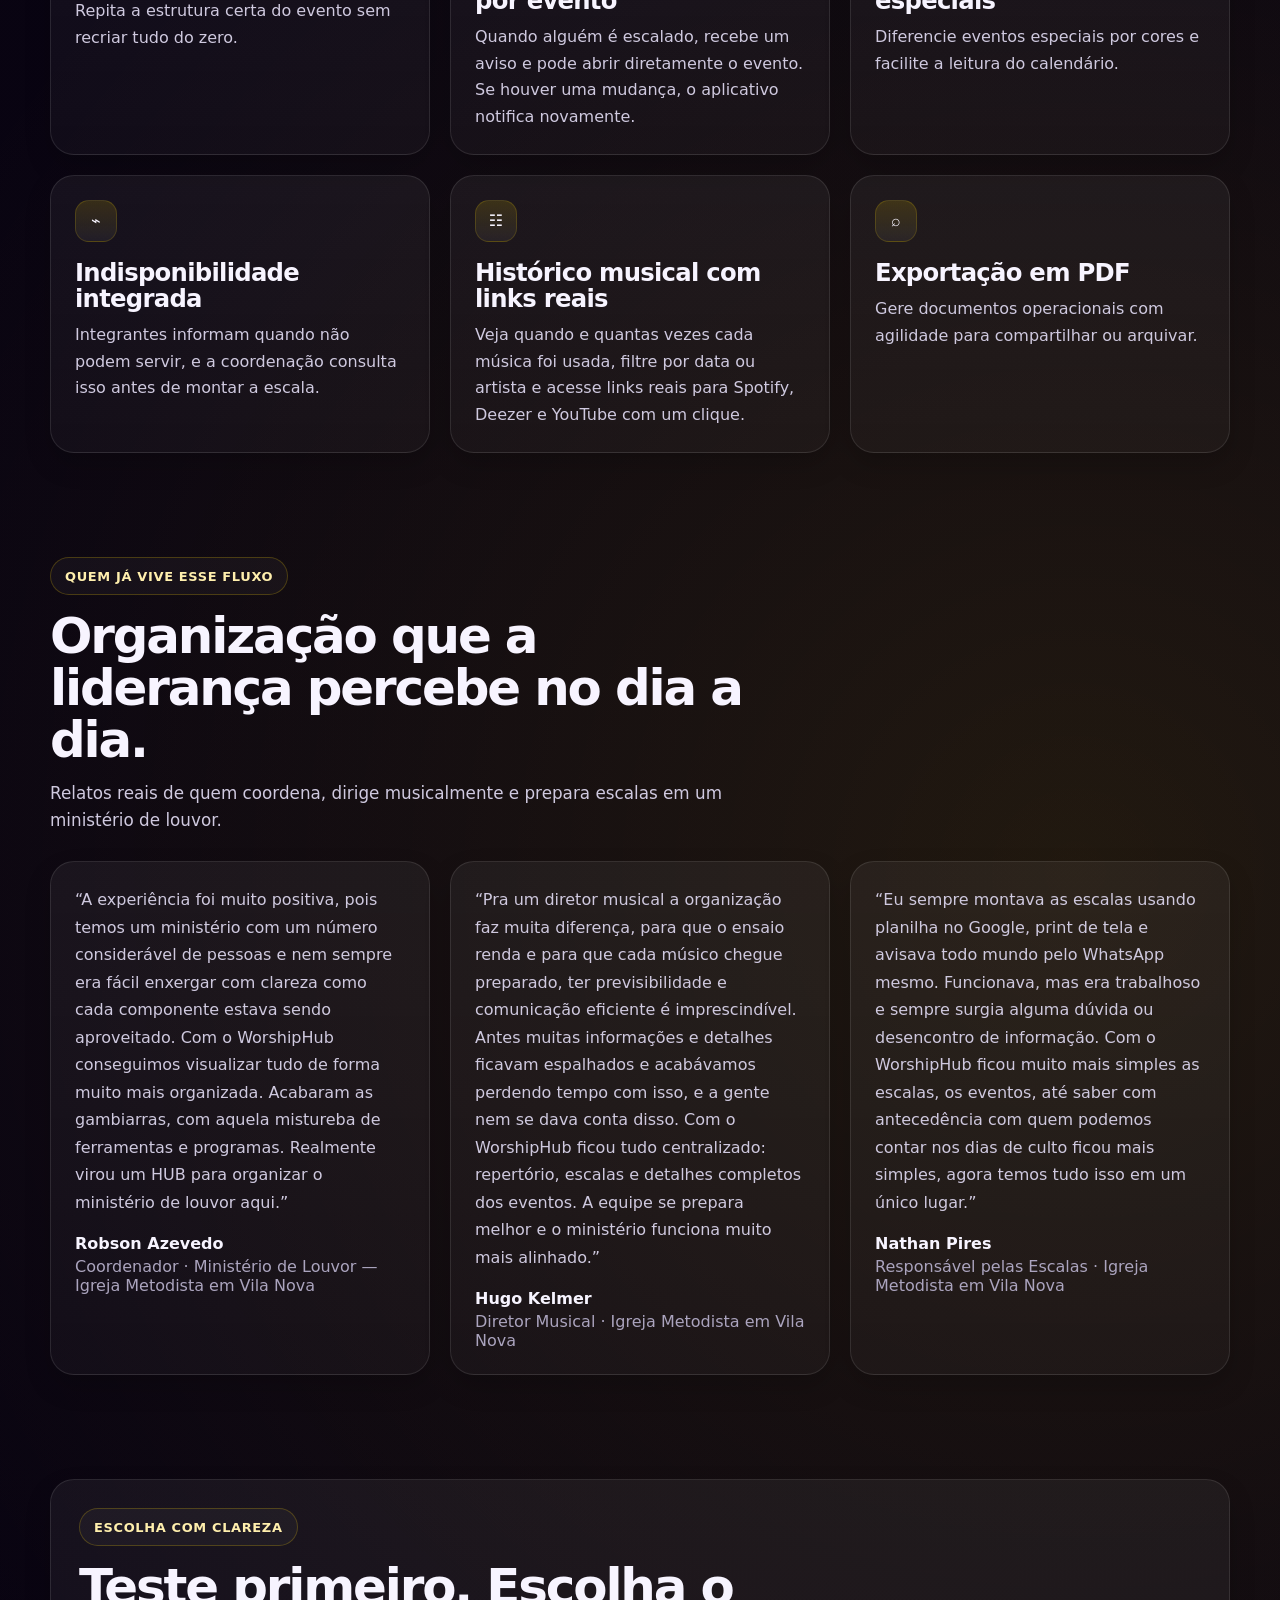
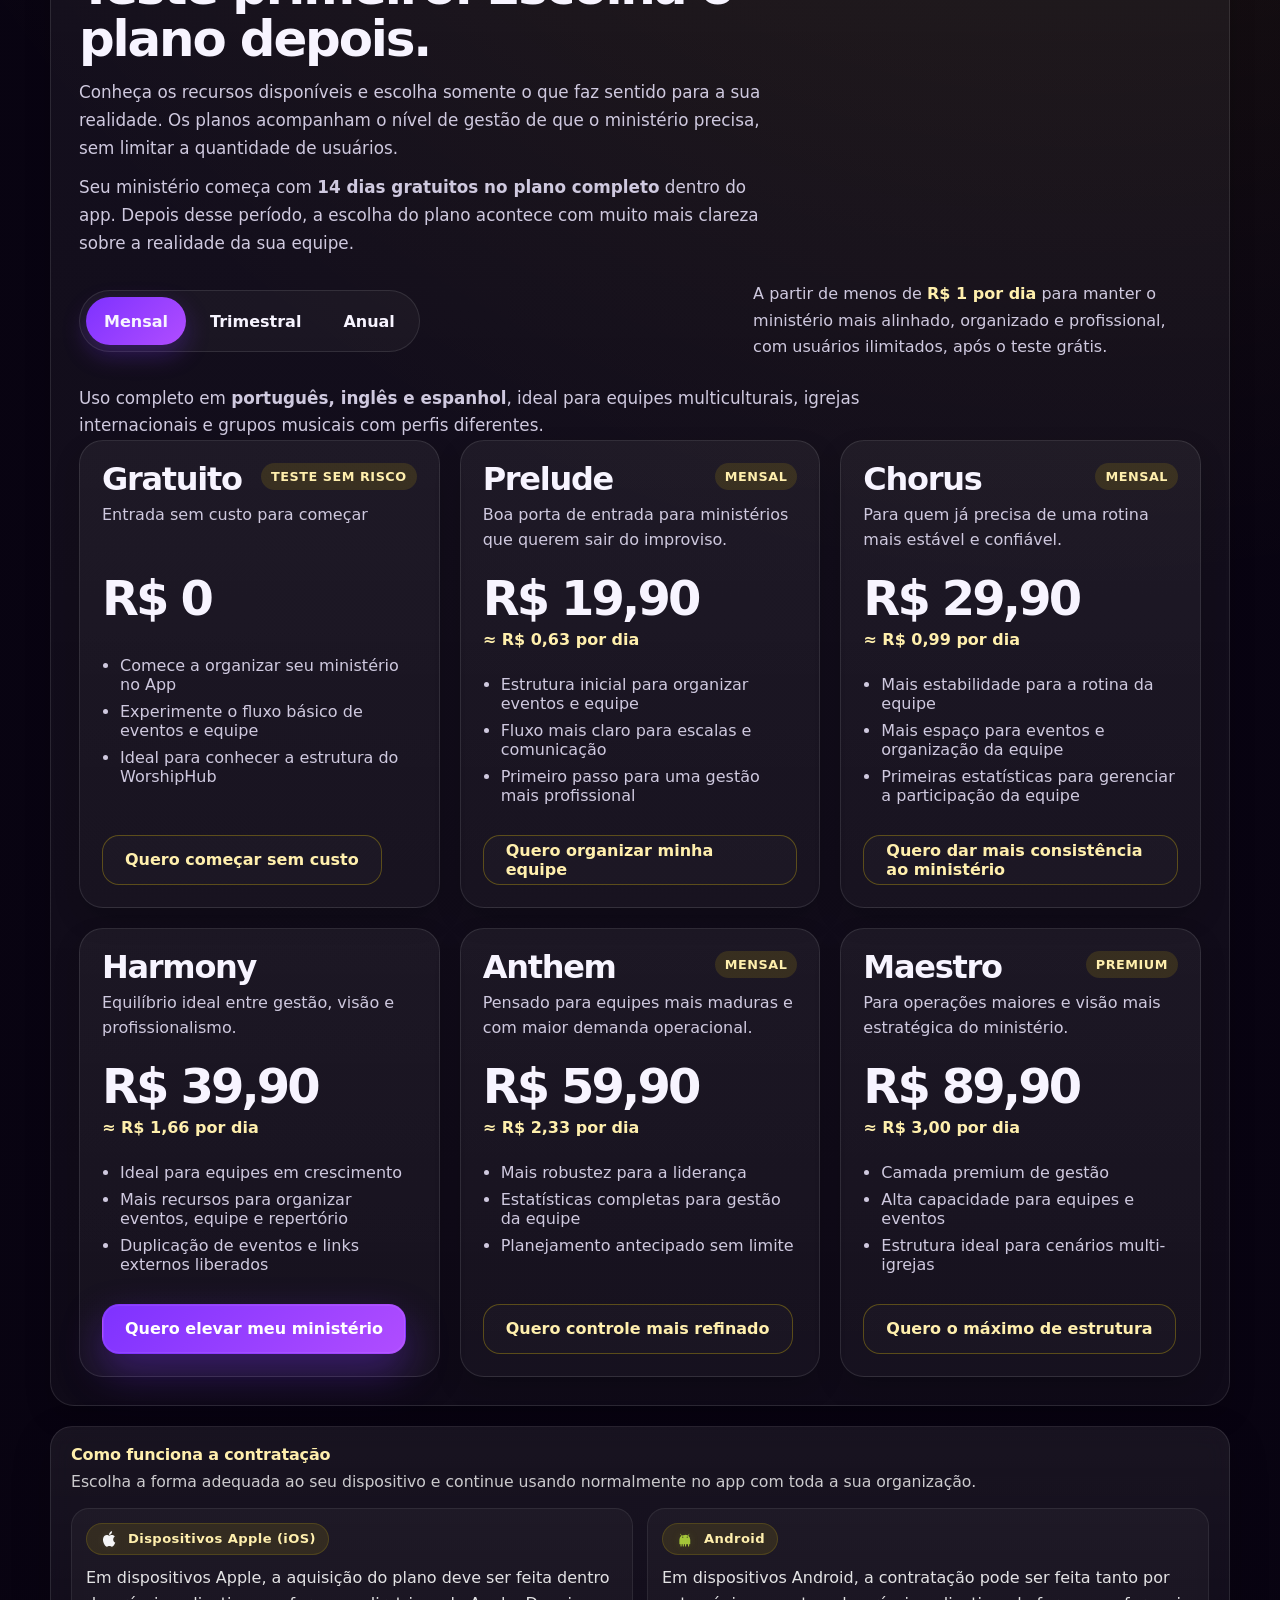
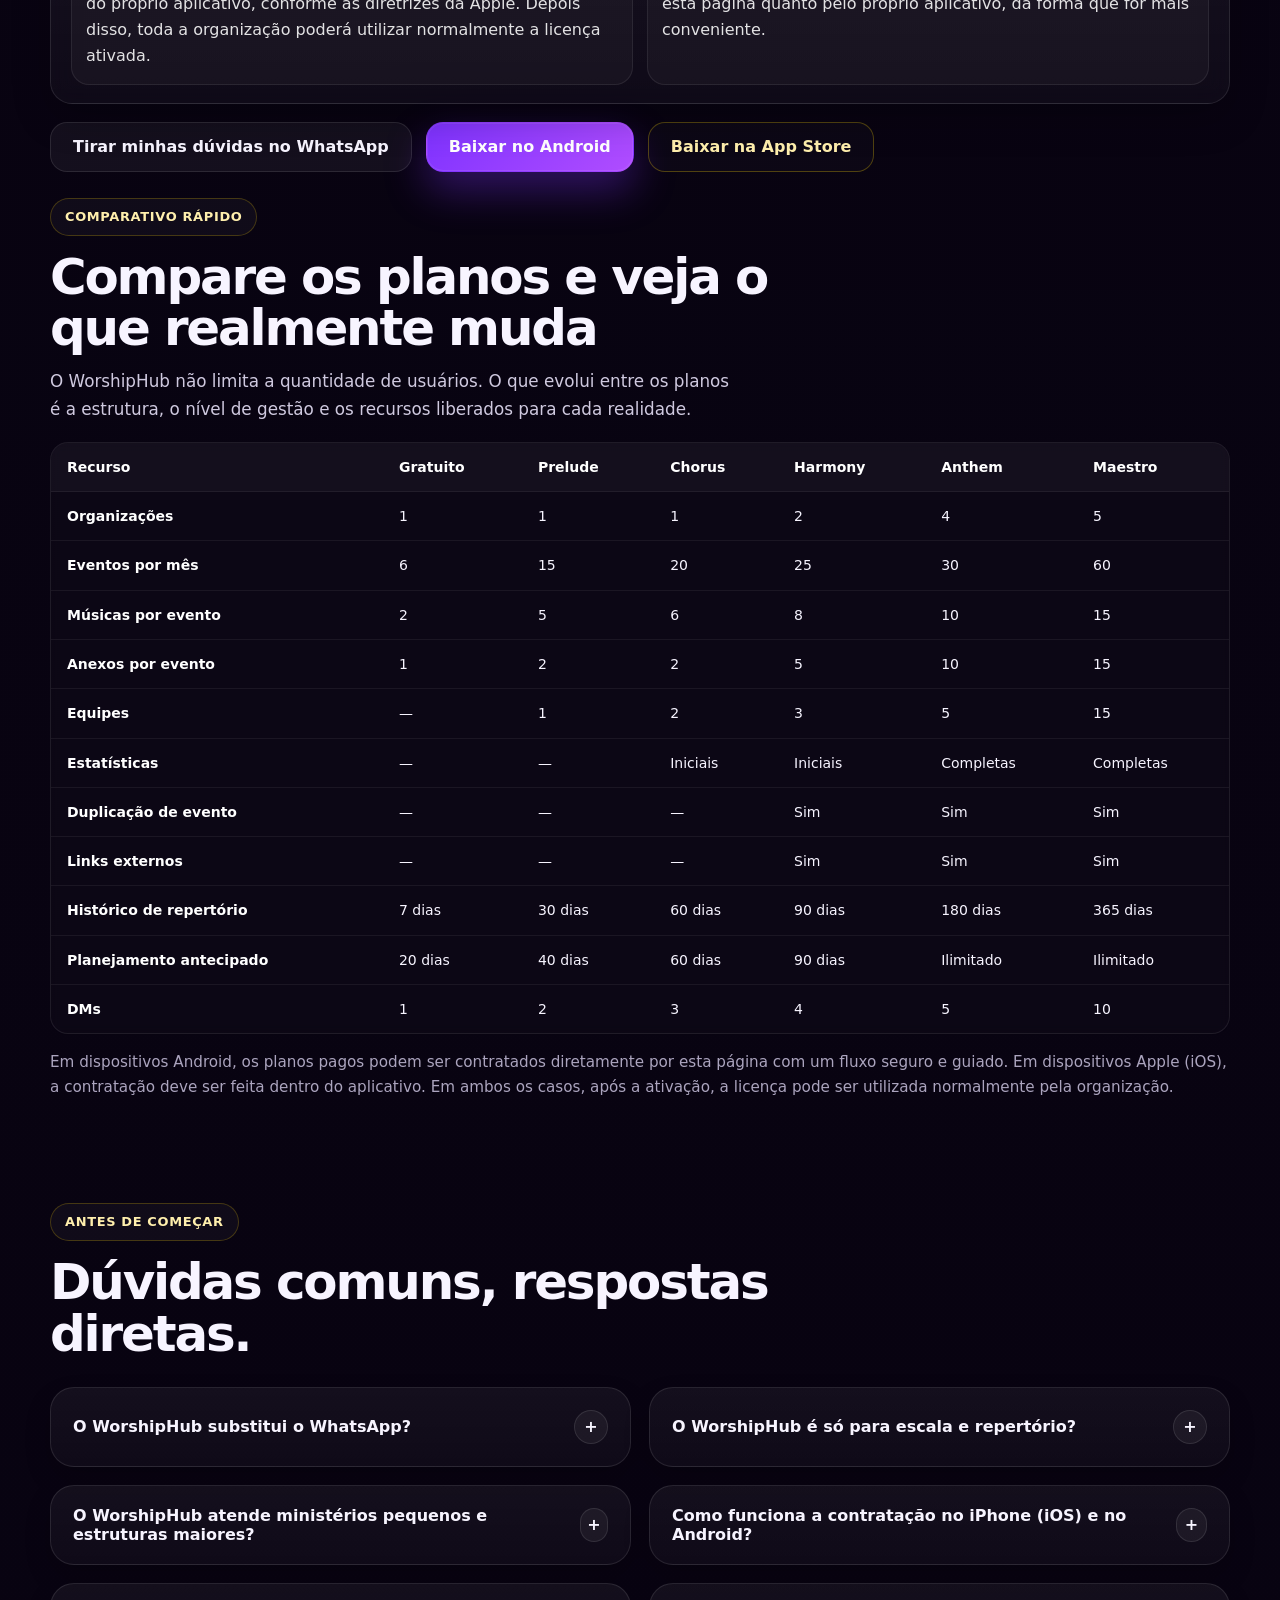
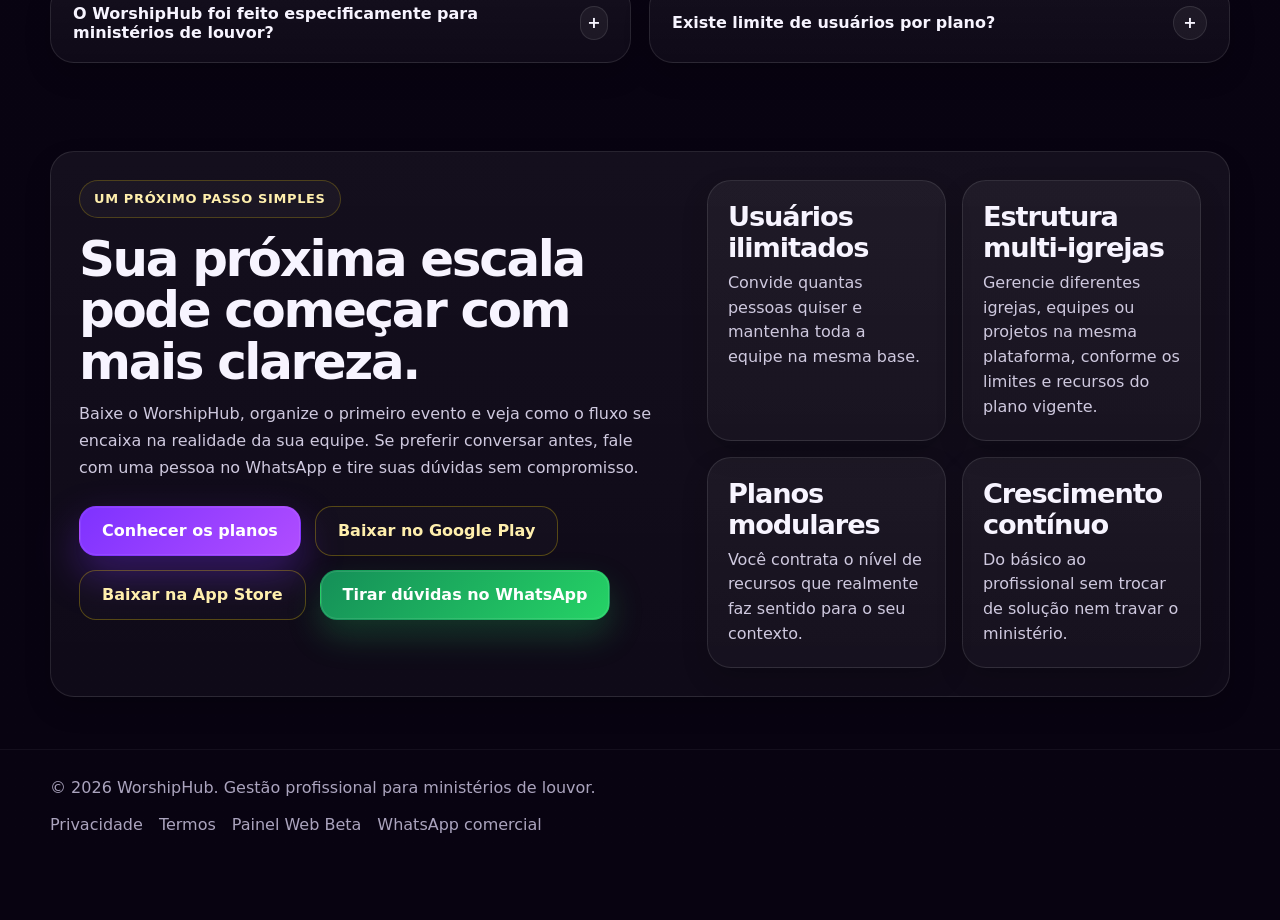
==== commit 816bd0af: "Change Maestro plan price from R$ 129,90 to R$ 89,90 Updated pricing details for the Maestro plan." ====
--- a/index.html
+++ b/index.html
@@ -656,8 +656,8 @@
                   <span class="plan-tag" data-role="badge">Premium</span>
                 </div>
                 <p class="plan-desc" data-role="period">Para ministérios maiores que desejam controle completo e organização sistêmica, além de uma visão estratégica da equipe.</p>
-                <div class="price-main" data-role="price">R$ 129,90</div>
-                <div class="price-day" data-role="day">≈ R$ 4,33 por dia</div>
+                <div class="price-main" data-role="price">R$ 89,90</div>
+                <div class="price-day" data-role="day">≈ R$ 3,00 por dia</div>
                 <ul class="plan-points">
                   <li>Camada premium de gestão</li>
                   <li>Alta capacidade para equipes e eventos</li>
